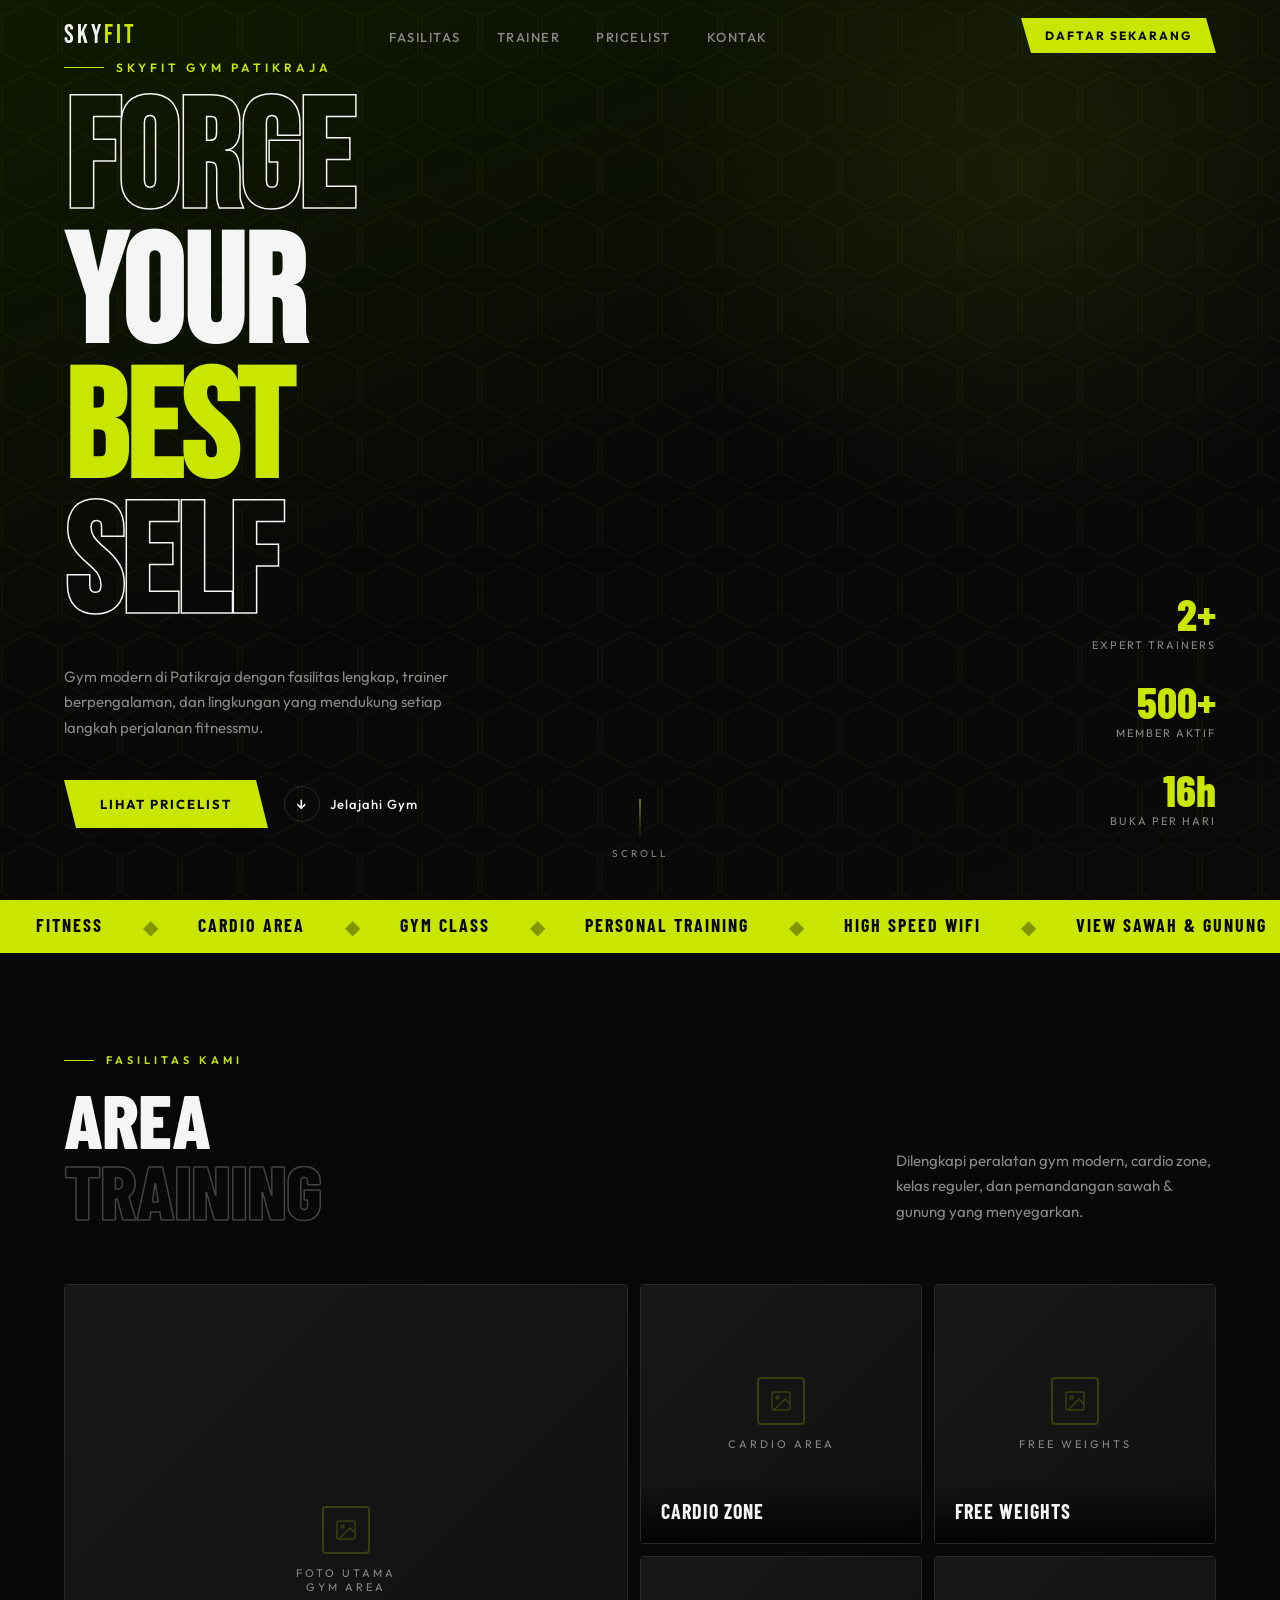
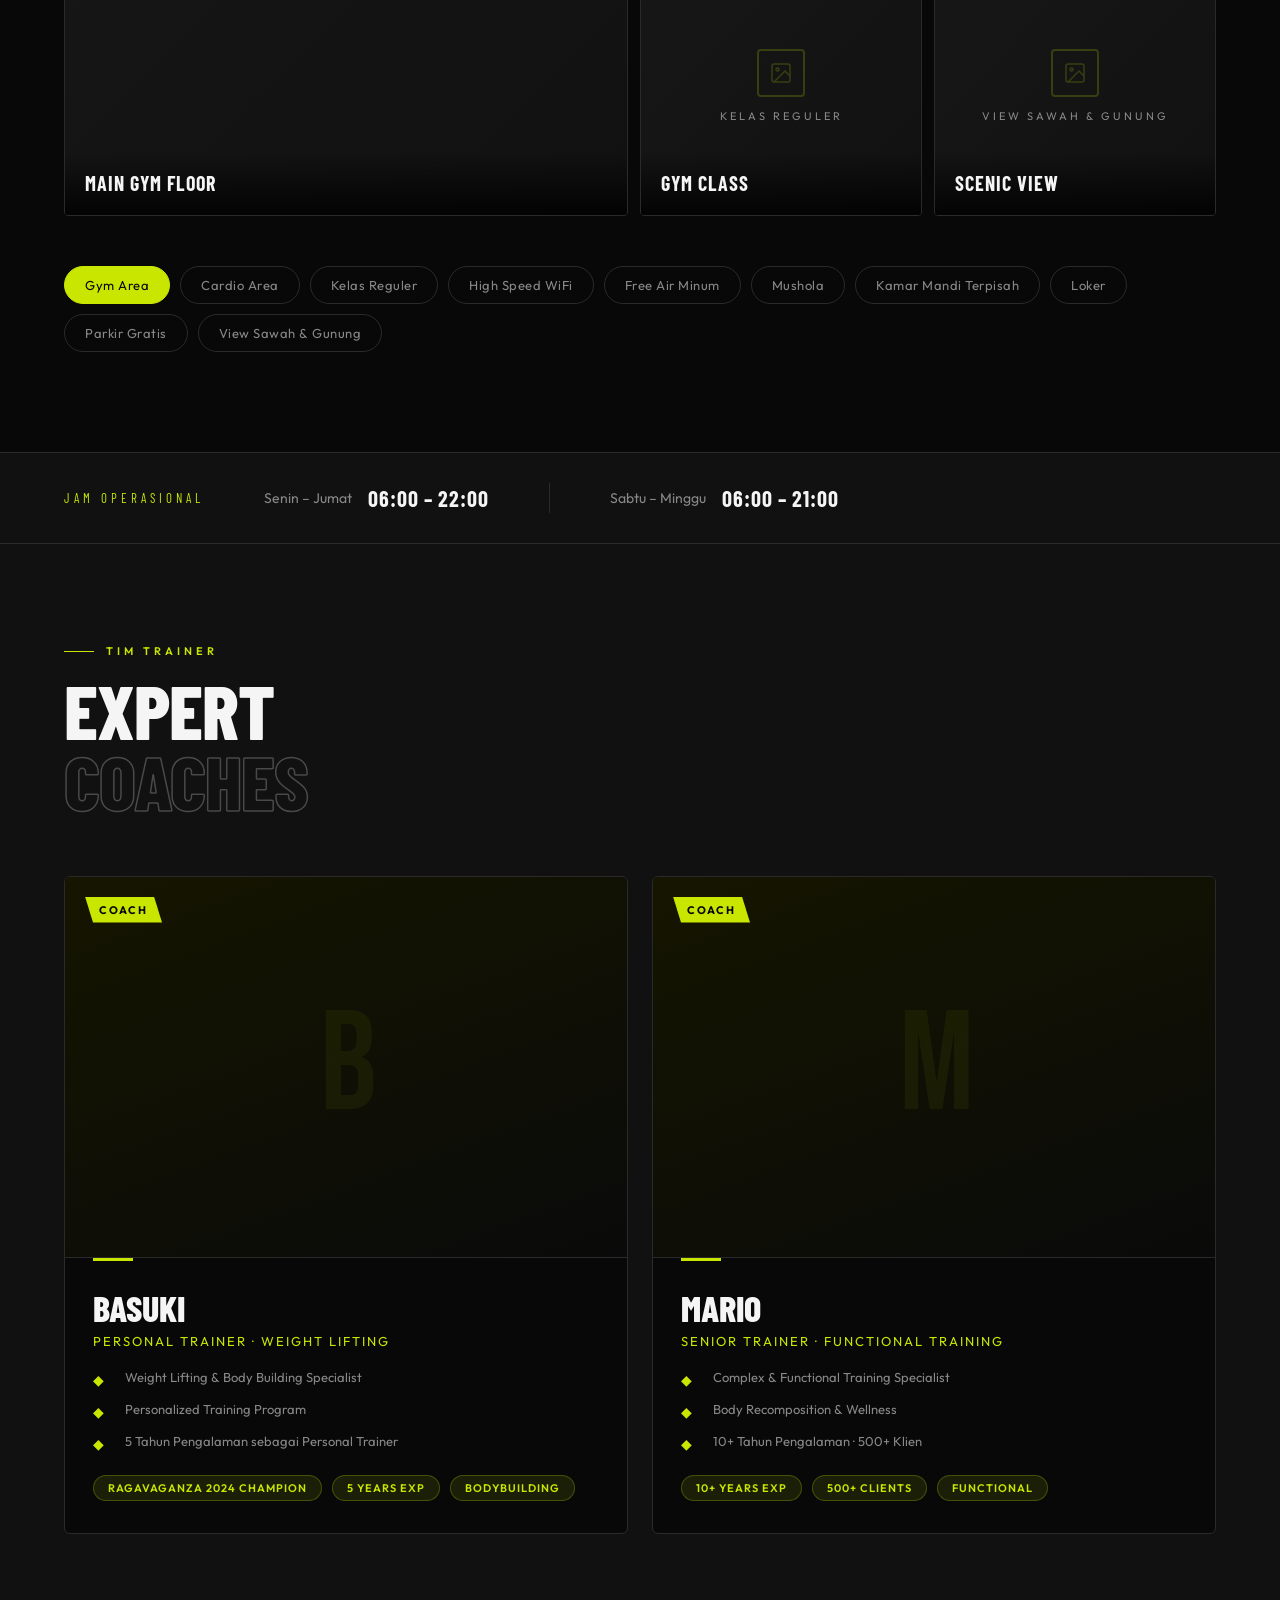
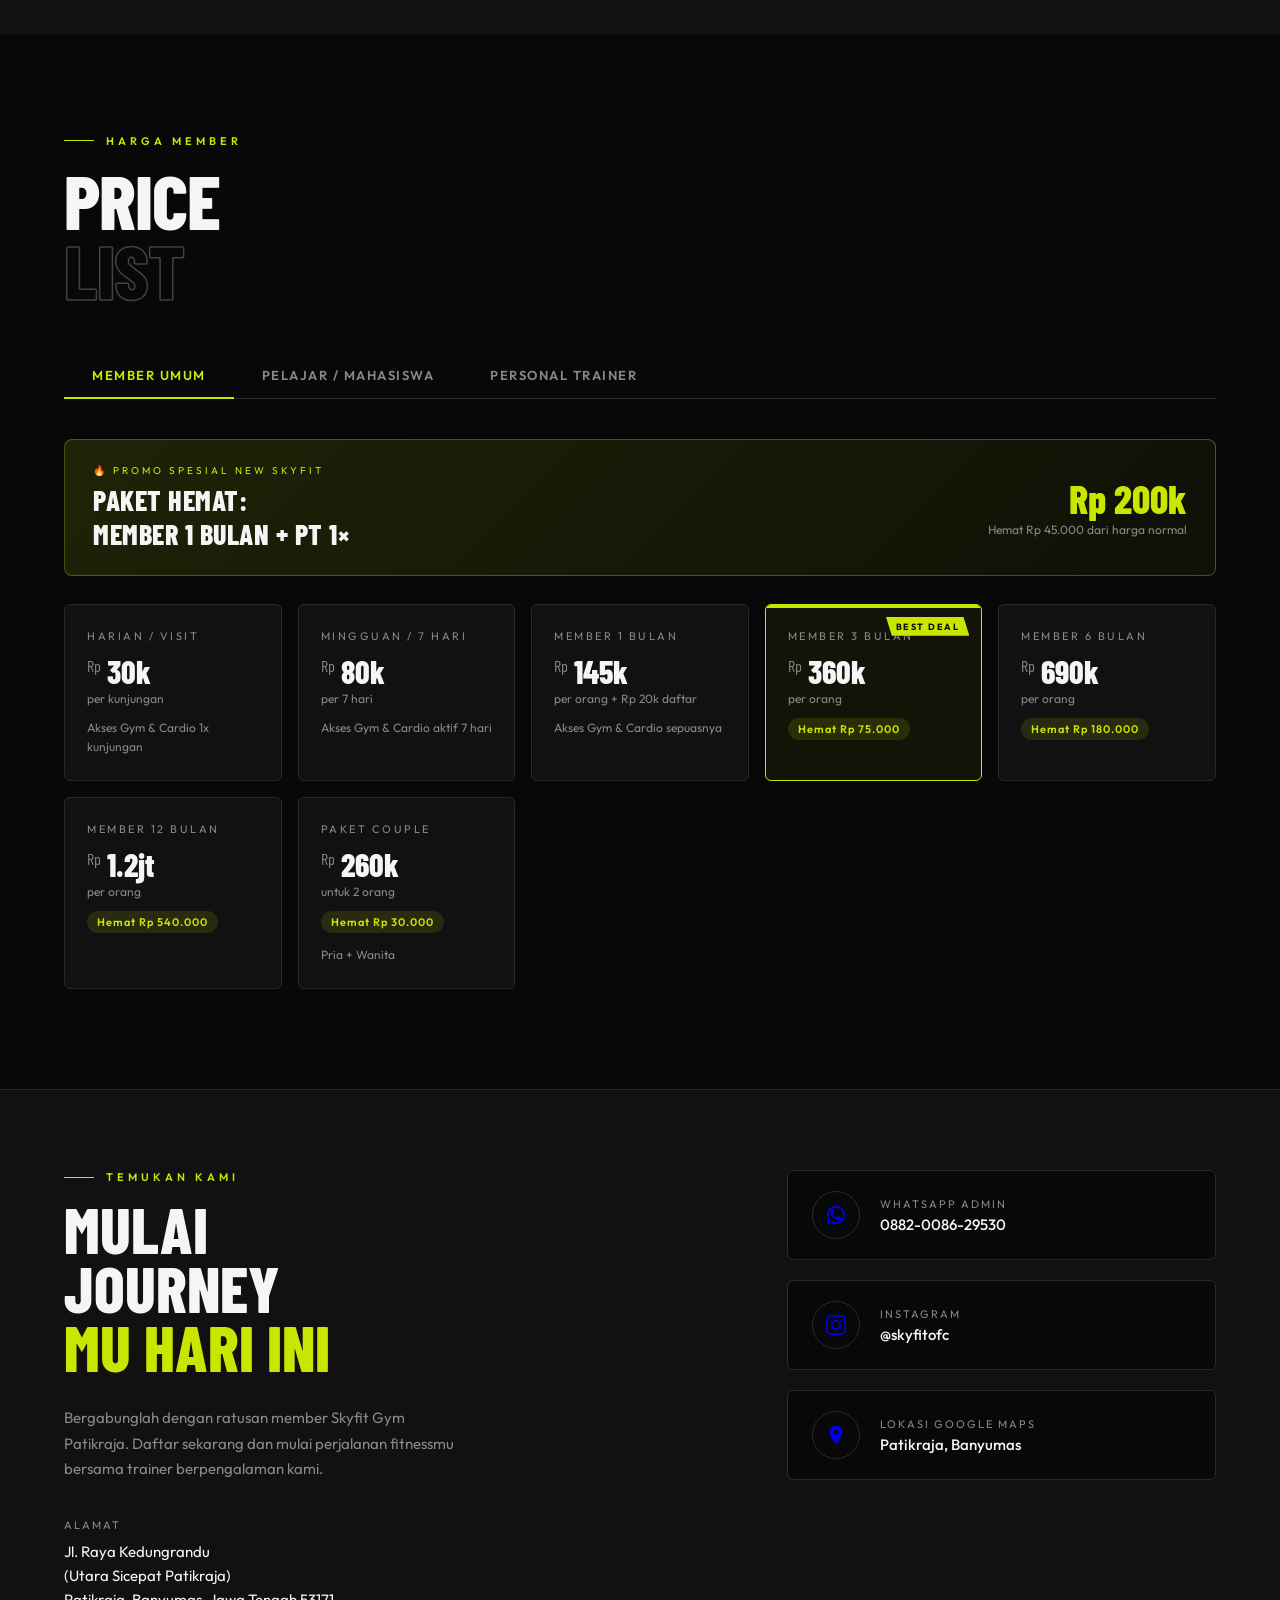
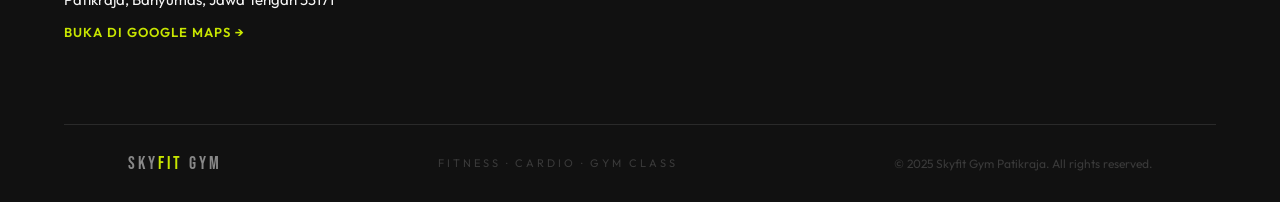
==== skyfit-gym.html @ 83f7f1c6 "Initial commit" ====
<!DOCTYPE html>
<html lang="id">
<head>
<meta charset="UTF-8">
<meta name="viewport" content="width=device-width, initial-scale=1.0">
<title>Skyfit Gym Patikraja — Fitness · Cardio · Gym Class</title>
<link href="https://fonts.googleapis.com/css2?family=Bebas+Neue&family=Barlow+Condensed:wght@400;600;700;800&family=Outfit:wght@300;400;500;600&display=swap" rel="stylesheet">
<style>
  :root {
    --lime: #C8E600;
    --lime-dark: #9DB800;
    --black: #080808;
    --card: #111111;
    --card2: #171717;
    --border: #2a2a2a;
    --muted: #888888;
    --white: #f5f5f5;
    --gray: #3a3a3a;
  }

  * { margin: 0; padding: 0; box-sizing: border-box; }

  html { scroll-behavior: smooth; }

  body {
    background: var(--black);
    color: var(--white);
    font-family: 'Outfit', sans-serif;
    overflow-x: hidden;
  }

  /* ─── SCROLLBAR ─── */
  ::-webkit-scrollbar { width: 4px; }
  ::-webkit-scrollbar-track { background: var(--black); }
  ::-webkit-scrollbar-thumb { background: var(--lime); border-radius: 2px; }

  /* ─── NAVBAR ─── */
  nav {
    position: fixed; top: 0; width: 100%; z-index: 100;
    padding: 18px 5vw;
    display: flex; align-items: center; justify-content: space-between;
    background: rgba(8,8,8,0); backdrop-filter: blur(0px);
    transition: background 0.4s, backdrop-filter 0.4s;
    border-bottom: 1px solid transparent;
  }
  nav.scrolled {
    background: rgba(8,8,8,0.92);
    backdrop-filter: blur(16px);
    border-bottom-color: var(--border);
  }
  .nav-logo {
    font-family: 'Bebas Neue', sans-serif;
    font-size: 26px;
    letter-spacing: 3px;
    color: var(--white);
  }
  .nav-logo span { color: var(--lime); }
  .nav-links { display: flex; gap: 36px; list-style: none; }
  .nav-links a {
    text-decoration: none;
    color: var(--muted);
    font-size: 13px;
    font-weight: 500;
    letter-spacing: 1.5px;
    text-transform: uppercase;
    transition: color 0.2s;
  }
  .nav-links a:hover { color: var(--lime); }
  .nav-cta {
    background: var(--lime);
    color: var(--black);
    padding: 10px 24px;
    font-size: 12px;
    font-weight: 700;
    letter-spacing: 2px;
    text-transform: uppercase;
    text-decoration: none;
    clip-path: polygon(0 0, calc(100% - 10px) 0, 100% 100%, 10px 100%);
    transition: background 0.2s, transform 0.2s;
  }
  .nav-cta:hover { background: var(--white); transform: scaleX(1.04); }

  /* ─── HERO ─── */
  #hero {
    min-height: 100vh;
    display: flex; flex-direction: column; justify-content: flex-end;
    padding: 0 5vw 8vh;
    position: relative;
    overflow: hidden;
  }
  .hero-bg {
    position: absolute; inset: 0;
    background: linear-gradient(160deg, #0f1a00 0%, #080808 55%, #0a0a0a 100%);
  }
  .hero-hex-pattern {
    position: absolute; inset: 0; opacity: 0.06;
    background-image: url("data:image/svg+xml,%3Csvg xmlns='http://www.w3.org/2000/svg' width='60' height='70'%3E%3Cpolygon points='30,2 58,17 58,53 30,68 2,53 2,17' fill='none' stroke='%23C8E600' stroke-width='1'/%3E%3C/svg%3E");
    background-size: 60px 70px;
  }
  .hero-glow {
    position: absolute; top: -20%; right: -10%;
    width: 60vw; height: 80vh;
    background: radial-gradient(ellipse, rgba(200,230,0,0.08) 0%, transparent 70%);
    pointer-events: none;
  }
  .hero-tag {
    font-size: 12px; letter-spacing: 4px; text-transform: uppercase;
    color: var(--lime); font-weight: 600;
    margin-bottom: 20px;
    display: flex; align-items: center; gap: 12px;
    position: relative; z-index: 2;
  }
  .hero-tag::before {
    content: ''; width: 40px; height: 1px; background: var(--lime);
  }
  .hero-headline {
    font-family: 'Bebas Neue', sans-serif;
    font-size: clamp(70px, 12vw, 160px);
    line-height: 0.88;
    letter-spacing: -1px;
    position: relative; z-index: 2;
  }
  .hero-headline .outline {
    -webkit-text-stroke: 1.5px var(--white);
    color: transparent;
  }
  .hero-headline .accent { color: var(--lime); }
  .hero-sub {
    font-size: 15px; color: var(--muted); font-weight: 400;
    max-width: 420px; line-height: 1.7; margin: 28px 0 40px;
    position: relative; z-index: 2;
  }
  .hero-actions { display: flex; gap: 16px; align-items: center; position: relative; z-index: 2; }
  .btn-primary {
    background: var(--lime); color: var(--black);
    padding: 16px 36px; font-weight: 700; font-size: 13px;
    letter-spacing: 2px; text-transform: uppercase; text-decoration: none;
    clip-path: polygon(0 0, calc(100% - 12px) 0, 100% 100%, 12px 100%);
    transition: background 0.2s, transform 0.15s;
    display: inline-block;
  }
  .btn-primary:hover { background: var(--white); transform: scaleX(1.04); }
  .btn-ghost {
    color: var(--white); font-size: 13px; font-weight: 500;
    letter-spacing: 1px; text-decoration: none;
    display: flex; align-items: center; gap: 10px;
    transition: color 0.2s;
  }
  .btn-ghost:hover { color: var(--lime); }
  .btn-ghost .arrow {
    width: 36px; height: 36px; border-radius: 50%;
    border: 1px solid var(--border);
    display: flex; align-items: center; justify-content: center;
    font-size: 16px; transition: border-color 0.2s;
  }
  .btn-ghost:hover .arrow { border-color: var(--lime); }

  .hero-stats {
    position: absolute; right: 5vw; bottom: 8vh;
    display: flex; flex-direction: column; gap: 28px;
    z-index: 2;
  }
  .hero-stat { text-align: right; }
  .hero-stat .num {
    font-family: 'Barlow Condensed', sans-serif;
    font-size: 44px; font-weight: 800; color: var(--lime); line-height: 1;
  }
  .hero-stat .label { font-size: 11px; letter-spacing: 2px; text-transform: uppercase; color: var(--muted); margin-top: 2px; }

  .scroll-indicator {
    position: absolute; bottom: 40px; left: 50%; transform: translateX(-50%);
    z-index: 2; display: flex; flex-direction: column; align-items: center; gap: 8px;
    animation: bounce 2s ease-in-out infinite;
  }
  .scroll-indicator span { font-size: 10px; letter-spacing: 3px; color: var(--muted); text-transform: uppercase; }
  .scroll-line { width: 1px; height: 40px; background: linear-gradient(to bottom, var(--lime), transparent); }
  @keyframes bounce { 0%,100% { transform: translateX(-50%) translateY(0); } 50% { transform: translateX(-50%) translateY(8px); } }

  /* ─── SECTION SHARED ─── */
  section { padding: 100px 5vw; }
  .section-tag {
    font-size: 11px; letter-spacing: 4px; text-transform: uppercase;
    color: var(--lime); font-weight: 600; margin-bottom: 16px;
    display: flex; align-items: center; gap: 12px;
  }
  .section-tag::before { content: ''; width: 30px; height: 1px; background: var(--lime); }
  .section-title {
    font-family: 'Barlow Condensed', sans-serif;
    font-size: clamp(42px, 6vw, 80px);
    font-weight: 800; line-height: 0.92;
    text-transform: uppercase; letter-spacing: -1px;
  }
  .section-title .outline {
    -webkit-text-stroke: 1.5px rgba(245,245,245,0.25);
    color: transparent;
  }

  .reveal {
    opacity: 0; transform: translateY(40px);
    transition: opacity 0.7s ease, transform 0.7s ease;
  }
  .reveal.visible { opacity: 1; transform: translateY(0); }
  .reveal-delay-1 { transition-delay: 0.1s; }
  .reveal-delay-2 { transition-delay: 0.2s; }
  .reveal-delay-3 { transition-delay: 0.3s; }
  .reveal-delay-4 { transition-delay: 0.4s; }

  /* ─── TICKER ─── */
  .ticker-wrap {
    background: var(--lime);
    overflow: hidden; padding: 14px 0;
    display: flex;
  }
  .ticker {
    display: flex; gap: 0;
    animation: ticker 20s linear infinite;
    white-space: nowrap;
  }
  .ticker-item {
    font-family: 'Barlow Condensed', sans-serif;
    font-size: 18px; font-weight: 700; text-transform: uppercase;
    color: var(--black); padding: 0 36px;
    letter-spacing: 2px;
  }
  .ticker-dot {
    color: rgba(0,0,0,0.35);
    font-size: 20px; padding: 0 4px;
  }
  @keyframes ticker { from { transform: translateX(0); } to { transform: translateX(-50%); } }

  /* ─── FASILITAS ─── */
  #fasilitas { background: var(--black); }
  .facilities-header {
    display: flex; justify-content: space-between; align-items: flex-end;
    margin-bottom: 60px; flex-wrap: wrap; gap: 24px;
  }
  .facilities-desc { max-width: 320px; color: var(--muted); line-height: 1.7; font-size: 15px; }

  .photo-grid {
    display: grid;
    grid-template-columns: 2fr 1fr 1fr;
    grid-template-rows: 260px 260px;
    gap: 12px;
  }
  .photo-cell {
    background: var(--card2);
    border: 1px solid var(--border);
    border-radius: 4px;
    overflow: hidden;
    position: relative;
    cursor: pointer;
    transition: transform 0.4s ease, border-color 0.3s;
  }
  .photo-cell:hover { transform: scale(1.02); border-color: var(--lime); z-index: 2; }
  .photo-cell.tall { grid-row: 1 / 3; }
  .photo-cell img {
    width: 100%; height: 100%;
    object-fit: cover;
    filter: brightness(0.75) saturate(0.8);
    transition: filter 0.4s, transform 0.6s;
  }
  .photo-cell:hover img { filter: brightness(0.9) saturate(1); transform: scale(1.06); }
  .photo-placeholder {
    width: 100%; height: 100%;
    display: flex; flex-direction: column;
    align-items: center; justify-content: center;
    gap: 12px;
    background: linear-gradient(135deg, var(--card2), var(--card));
  }
  .photo-placeholder .ph-icon {
    width: 48px; height: 48px; opacity: 0.2;
    border: 2px solid var(--lime);
    border-radius: 4px;
    display: flex; align-items: center; justify-content: center;
  }
  .photo-placeholder .ph-label {
    font-size: 11px; letter-spacing: 3px; color: var(--muted);
    text-transform: uppercase; text-align: center; padding: 0 20px;
  }
  .photo-overlay {
    position: absolute; bottom: 0; left: 0; right: 0;
    padding: 20px;
    background: linear-gradient(to top, rgba(0,0,0,0.85), transparent);
  }
  .photo-overlay h3 {
    font-family: 'Barlow Condensed', sans-serif;
    font-size: 20px; font-weight: 700; letter-spacing: 1px;
    text-transform: uppercase;
  }

  .facility-tags {
    display: flex; flex-wrap: wrap; gap: 10px; margin-top: 50px;
  }
  .facility-tag {
    background: transparent; border: 1px solid var(--border);
    padding: 10px 20px; border-radius: 40px;
    font-size: 13px; color: var(--muted); letter-spacing: 0.5px;
    transition: border-color 0.2s, color 0.2s, background 0.2s;
  }
  .facility-tag:hover, .facility-tag.active {
    border-color: var(--lime); color: var(--black); background: var(--lime);
  }

  /* ─── HOURS STRIP ─── */
  .hours-strip {
    background: var(--card);
    border-top: 1px solid var(--border);
    border-bottom: 1px solid var(--border);
    padding: 30px 5vw;
    display: flex; align-items: center; gap: 60px; flex-wrap: wrap;
  }
  .hours-label {
    font-family: 'Barlow Condensed', sans-serif;
    font-size: 13px; letter-spacing: 4px; text-transform: uppercase;
    color: var(--lime);
  }
  .hours-item { display: flex; align-items: center; gap: 16px; }
  .hours-day { font-size: 14px; color: var(--muted); font-weight: 400; }
  .hours-time {
    font-family: 'Barlow Condensed', sans-serif;
    font-size: 22px; font-weight: 700; color: var(--white); letter-spacing: 1px;
  }
  .hours-sep { width: 1px; height: 30px; background: var(--border); }

  /* ─── TRAINERS ─── */
  #trainer { background: var(--card); }
  .trainers-grid {
    display: grid;
    grid-template-columns: 1fr 1fr;
    gap: 24px;
    margin-top: 60px;
  }
  .trainer-card {
    background: var(--black);
    border: 1px solid var(--border);
    border-radius: 6px;
    overflow: hidden;
    position: relative;
    transition: border-color 0.3s, transform 0.3s;
  }
  .trainer-card:hover { border-color: var(--lime); transform: translateY(-6px); }

  .trainer-photo {
    height: 380px;
    background: var(--card2);
    position: relative;
    overflow: hidden;
    display: flex; align-items: flex-end;
  }
  .trainer-photo img {
    width: 100%; height: 100%;
    object-fit: cover; object-position: top center;
    filter: brightness(0.7) saturate(0.7);
    transition: filter 0.4s;
  }
  .trainer-card:hover .trainer-photo img { filter: brightness(0.85) saturate(0.9); }
  .trainer-photo-placeholder {
    width: 100%; height: 100%;
    display: flex; align-items: center; justify-content: center;
    background: linear-gradient(160deg, #151500, #0a0a0a);
  }
  .trainer-initial {
    font-family: 'Bebas Neue', sans-serif;
    font-size: 140px; color: rgba(200,230,0,0.06); line-height: 1;
    letter-spacing: -5px;
  }
  .trainer-badge {
    position: absolute; top: 20px; left: 20px;
    background: var(--lime); color: var(--black);
    font-size: 11px; font-weight: 700; letter-spacing: 2px;
    padding: 6px 14px; text-transform: uppercase;
    clip-path: polygon(0 0, calc(100% - 8px) 0, 100% 100%, 8px 100%);
  }
  .trainer-info {
    padding: 28px 28px 32px;
    border-top: 1px solid var(--border);
    position: relative;
  }
  .trainer-info::before {
    content: ''; position: absolute; top: 0; left: 28px;
    width: 40px; height: 3px; background: var(--lime);
  }
  .trainer-name {
    font-family: 'Barlow Condensed', sans-serif;
    font-size: 36px; font-weight: 800; letter-spacing: 0px;
    text-transform: uppercase; margin-bottom: 4px;
  }
  .trainer-role { font-size: 13px; color: var(--lime); letter-spacing: 2px; text-transform: uppercase; margin-bottom: 20px; }
  .trainer-specs { display: flex; flex-direction: column; gap: 10px; }
  .trainer-spec {
    display: flex; align-items: flex-start; gap: 12px;
    font-size: 13px; color: var(--muted);
  }
  .spec-icon {
    width: 20px; height: 20px; flex-shrink: 0; margin-top: 2px;
    color: var(--lime); font-size: 14px;
  }
  .trainer-achievements {
    display: flex; gap: 10px; flex-wrap: wrap; margin-top: 20px;
  }
  .achievement-pill {
    background: rgba(200,230,0,0.1);
    border: 1px solid rgba(200,230,0,0.25);
    color: var(--lime); font-size: 11px; font-weight: 600;
    letter-spacing: 1px; text-transform: uppercase;
    padding: 5px 14px; border-radius: 40px;
  }

  /* ─── PRICING ─── */
  #pricelist { background: var(--black); }
  .pricing-tabs {
    display: flex; gap: 0; margin: 48px 0 40px;
    border-bottom: 1px solid var(--border);
  }
  .tab-btn {
    background: none; border: none; cursor: pointer;
    padding: 14px 28px;
    font-family: 'Outfit', sans-serif;
    font-size: 13px; font-weight: 600; letter-spacing: 1.5px; text-transform: uppercase;
    color: var(--muted);
    border-bottom: 2px solid transparent;
    transition: color 0.2s, border-color 0.2s;
    margin-bottom: -1px;
  }
  .tab-btn.active { color: var(--lime); border-bottom-color: var(--lime); }
  .tab-btn:hover { color: var(--white); }

  .tab-panel { display: none; }
  .tab-panel.active { display: block; }

  .pricing-grid {
    display: grid;
    grid-template-columns: repeat(auto-fill, minmax(200px, 1fr));
    gap: 16px;
  }
  .price-card {
    background: var(--card);
    border: 1px solid var(--border);
    border-radius: 6px;
    padding: 24px 22px;
    transition: border-color 0.3s, transform 0.3s;
    position: relative;
    overflow: hidden;
  }
  .price-card::before {
    content: ''; position: absolute; top: 0; left: 0; right: 0;
    height: 3px; background: transparent;
    transition: background 0.3s;
  }
  .price-card:hover { border-color: rgba(200,230,0,0.4); transform: translateY(-4px); }
  .price-card:hover::before { background: var(--lime); }
  .price-card.featured {
    border-color: var(--lime); background: rgba(200,230,0,0.05);
  }
  .price-card.featured::before { background: var(--lime); }
  .featured-badge {
    position: absolute; top: 12px; right: 12px;
    background: var(--lime); color: var(--black);
    font-size: 9px; font-weight: 700; letter-spacing: 1.5px;
    padding: 4px 10px; text-transform: uppercase;
    clip-path: polygon(0 0, calc(100% - 6px) 0, 100% 100%, 6px 100%);
  }
  .price-type {
    font-size: 11px; letter-spacing: 2.5px; text-transform: uppercase;
    color: var(--muted); margin-bottom: 12px;
  }
  .price-amount {
    font-family: 'Barlow Condensed', sans-serif;
    font-size: 32px; font-weight: 800; color: var(--white); line-height: 1;
  }
  .price-amount .currency { font-size: 16px; font-weight: 400; color: var(--muted); vertical-align: super; }
  .price-per { font-size: 12px; color: var(--muted); margin-top: 4px; }
  .price-savings {
    display: inline-block; margin-top: 12px;
    background: rgba(200,230,0,0.12); color: var(--lime);
    font-size: 11px; font-weight: 600; letter-spacing: 1px;
    padding: 4px 10px; border-radius: 40px;
  }
  .price-desc { font-size: 12px; color: var(--muted); margin-top: 12px; line-height: 1.6; }
  .price-divider { border: none; border-top: 1px solid var(--border); margin: 48px 0 0; }

  .promo-banner {
    background: linear-gradient(135deg, rgba(200,230,0,0.12), rgba(200,230,0,0.04));
    border: 1px solid rgba(200,230,0,0.3);
    border-radius: 8px;
    padding: 24px 28px;
    margin-bottom: 28px;
    display: flex; align-items: center; justify-content: space-between; flex-wrap: wrap; gap: 16px;
  }
  .promo-banner-label {
    font-size: 10px; letter-spacing: 3px; text-transform: uppercase;
    color: var(--lime); margin-bottom: 6px;
  }
  .promo-banner-title {
    font-family: 'Barlow Condensed', sans-serif;
    font-size: 28px; font-weight: 800; text-transform: uppercase; letter-spacing: 0.5px;
  }
  .promo-banner-price {
    text-align: right;
  }
  .promo-banner-price .big {
    font-family: 'Barlow Condensed', sans-serif;
    font-size: 40px; font-weight: 800; color: var(--lime); line-height: 1;
  }
  .promo-banner-price .save { font-size: 12px; color: var(--muted); margin-top: 4px; }

  /* ─── CONTACT/FOOTER ─── */
  #kontak {
    background: var(--card);
    border-top: 1px solid var(--border);
    padding: 80px 5vw 0;
  }
  .contact-grid {
    display: grid; grid-template-columns: 1.5fr 1fr; gap: 80px;
    padding-bottom: 80px;
    border-bottom: 1px solid var(--border);
  }
  .contact-title {
    font-family: 'Barlow Condensed', sans-serif;
    font-size: clamp(40px, 5vw, 70px);
    font-weight: 800; text-transform: uppercase;
    line-height: 0.92; margin-bottom: 28px;
  }
  .contact-title .lime { color: var(--lime); }
  .contact-desc { color: var(--muted); font-size: 15px; line-height: 1.7; max-width: 400px; }

  .contact-links { display: flex; flex-direction: column; gap: 20px; }
  .contact-link {
    display: flex; align-items: center; gap: 20px;
    text-decoration: none; padding: 20px 24px;
    border: 1px solid var(--border); border-radius: 6px;
    background: var(--black);
    transition: border-color 0.3s, transform 0.3s, background 0.3s;
    group: '';
  }
  .contact-link:hover { border-color: var(--lime); transform: translateX(6px); background: rgba(200,230,0,0.04); }
  .contact-icon {
    width: 48px; height: 48px; border-radius: 50%;
    border: 1px solid var(--border);
    display: flex; align-items: center; justify-content: center;
    flex-shrink: 0; transition: border-color 0.3s, background 0.3s;
  }
  .contact-link:hover .contact-icon { border-color: var(--lime); background: var(--lime); }
  .contact-icon svg { transition: stroke 0.3s, fill 0.3s; }
  .contact-link:hover .contact-icon svg { color: var(--black); }
  .contact-info-label { font-size: 11px; color: var(--muted); letter-spacing: 2px; text-transform: uppercase; margin-bottom: 4px; }
  .contact-info-value { font-size: 15px; font-weight: 500; color: var(--white); }

  .address-block { margin-top: 36px; }
  .address-block .adr-label { font-size: 11px; color: var(--muted); letter-spacing: 2px; text-transform: uppercase; margin-bottom: 8px; }
  .address-block .adr-text { font-size: 15px; color: var(--white); line-height: 1.6; }
  .address-block .adr-text a {
    color: var(--lime); text-decoration: none;
    display: inline-flex; align-items: center; gap: 6px; margin-top: 10px;
    font-size: 13px; font-weight: 600; letter-spacing: 1px; text-transform: uppercase;
    transition: gap 0.2s;
  }
  .address-block .adr-text a:hover { gap: 10px; }

  footer {
    padding: 28px 5vw;
    display: flex; align-items: center; justify-content: space-between;
    flex-wrap: wrap; gap: 16px;
  }
  .footer-brand {
    font-family: 'Bebas Neue', sans-serif;
    font-size: 18px; letter-spacing: 3px; color: var(--muted);
  }
  .footer-brand span { color: var(--lime); }
  .footer-copy { font-size: 12px; color: var(--gray); }
  .footer-tagline {
    font-size: 11px; letter-spacing: 3px; text-transform: uppercase; color: var(--gray);
  }

  /* ─── RESPONSIVE ─── */
  @media (max-width: 768px) {
    .nav-links { display: none; }
    .hero-stats { display: none; }
    .photo-grid { grid-template-columns: 1fr 1fr; grid-template-rows: 200px 200px 200px; }
    .photo-cell.tall { grid-row: auto; }
    .trainers-grid { grid-template-columns: 1fr; }
    .contact-grid { grid-template-columns: 1fr; gap: 40px; }
    .pricing-grid { grid-template-columns: 1fr 1fr; }
  }
  @media (max-width: 480px) {
    section { padding: 70px 5vw; }
    .photo-grid { grid-template-columns: 1fr; grid-template-rows: auto; }
    .pricing-grid { grid-template-columns: 1fr; }
  }
</style>
</head>
<body>

<!-- NAVBAR -->
<nav id="navbar">
  <div class="nav-logo">SKY<span>FIT</span></div>
  <ul class="nav-links">
    <li><a href="#fasilitas">Fasilitas</a></li>
    <li><a href="#trainer">Trainer</a></li>
    <li><a href="#pricelist">Pricelist</a></li>
    <li><a href="#kontak">Kontak</a></li>
  </ul>
  <a href="https://wa.me/6288200862953" target="_blank" class="nav-cta">Daftar Sekarang</a>
</nav>

<!-- HERO -->
<section id="hero">
  <div class="hero-bg"></div>
  <div class="hero-hex-pattern"></div>
  <div class="hero-glow"></div>

  <div class="hero-tag reveal">Skyfit Gym Patikraja</div>
  <h1 class="hero-headline reveal reveal-delay-1">
    <span class="outline">FORGE</span><br>
    YOUR<br>
    <span class="accent">BEST</span><br>
    <span class="outline">SELF</span>
  </h1>
  <p class="hero-sub reveal reveal-delay-2">
    Gym modern di Patikraja dengan fasilitas lengkap, trainer berpengalaman, dan lingkungan yang mendukung setiap langkah perjalanan fitnessmu.
  </p>
  <div class="hero-actions reveal reveal-delay-3">
    <a href="#pricelist" class="btn-primary">Lihat Pricelist</a>
    <a href="#fasilitas" class="btn-ghost">
      <span class="arrow">↓</span>
      Jelajahi Gym
    </a>
  </div>

  <div class="hero-stats reveal reveal-delay-4">
    <div class="hero-stat">
      <div class="num">2+</div>
      <div class="label">Expert Trainers</div>
    </div>
    <div class="hero-stat">
      <div class="num">500+</div>
      <div class="label">Member Aktif</div>
    </div>
    <div class="hero-stat">
      <div class="num">16h</div>
      <div class="label">Buka Per Hari</div>
    </div>
  </div>

  <div class="scroll-indicator">
    <div class="scroll-line"></div>
    <span>Scroll</span>
  </div>
</section>

<!-- TICKER -->
<div class="ticker-wrap">
  <div class="ticker">
    <span class="ticker-item">Fitness</span><span class="ticker-dot">◆</span>
    <span class="ticker-item">Cardio Area</span><span class="ticker-dot">◆</span>
    <span class="ticker-item">Gym Class</span><span class="ticker-dot">◆</span>
    <span class="ticker-item">Personal Training</span><span class="ticker-dot">◆</span>
    <span class="ticker-item">High Speed Wifi</span><span class="ticker-dot">◆</span>
    <span class="ticker-item">View Sawah & Gunung</span><span class="ticker-dot">◆</span>
    <span class="ticker-item">Parkir Gratis</span><span class="ticker-dot">◆</span>
    <span class="ticker-item">Fitness</span><span class="ticker-dot">◆</span>
    <span class="ticker-item">Cardio Area</span><span class="ticker-dot">◆</span>
    <span class="ticker-item">Gym Class</span><span class="ticker-dot">◆</span>
    <span class="ticker-item">Personal Training</span><span class="ticker-dot">◆</span>
    <span class="ticker-item">High Speed Wifi</span><span class="ticker-dot">◆</span>
    <span class="ticker-item">View Sawah & Gunung</span><span class="ticker-dot">◆</span>
    <span class="ticker-item">Parkir Gratis</span><span class="ticker-dot">◆</span>
  </div>
</div>

<!-- FASILITAS -->
<section id="fasilitas">
  <div class="facilities-header">
    <div>
      <div class="section-tag reveal">Fasilitas Kami</div>
      <h2 class="section-title reveal reveal-delay-1">AREA<br><span class="outline">TRAINING</span></h2>
    </div>
    <p class="facilities-desc reveal reveal-delay-2">
      Dilengkapi peralatan gym modern, cardio zone, kelas reguler, dan pemandangan sawah & gunung yang menyegarkan.
    </p>
  </div>

  <div class="photo-grid">
    <!-- Large main photo -->
    <div class="photo-cell tall reveal">
      <div class="photo-placeholder">
        <div class="ph-icon">
          <svg width="24" height="24" fill="none" viewBox="0 0 24 24" stroke="#C8E600" stroke-width="1.5"><rect x="3" y="3" width="18" height="18" rx="2"/><circle cx="8.5" cy="8.5" r="1.5"/><path d="M21 15l-5-5L5 21"/></svg>
        </div>
        <div class="ph-label">Foto Utama<br>Gym Area</div>
      </div>
      <div class="photo-overlay"><h3>Main Gym Floor</h3></div>
    </div>
    <!-- Top right 1 -->
    <div class="photo-cell reveal reveal-delay-1">
      <div class="photo-placeholder">
        <div class="ph-icon">
          <svg width="24" height="24" fill="none" viewBox="0 0 24 24" stroke="#C8E600" stroke-width="1.5"><rect x="3" y="3" width="18" height="18" rx="2"/><circle cx="8.5" cy="8.5" r="1.5"/><path d="M21 15l-5-5L5 21"/></svg>
        </div>
        <div class="ph-label">Cardio Area</div>
      </div>
      <div class="photo-overlay"><h3>Cardio Zone</h3></div>
    </div>
    <!-- Top right 2 -->
    <div class="photo-cell reveal reveal-delay-2">
      <div class="photo-placeholder">
        <div class="ph-icon">
          <svg width="24" height="24" fill="none" viewBox="0 0 24 24" stroke="#C8E600" stroke-width="1.5"><rect x="3" y="3" width="18" height="18" rx="2"/><circle cx="8.5" cy="8.5" r="1.5"/><path d="M21 15l-5-5L5 21"/></svg>
        </div>
        <div class="ph-label">Free Weights</div>
      </div>
      <div class="photo-overlay"><h3>Free Weights</h3></div>
    </div>
    <!-- Bottom right 1 -->
    <div class="photo-cell reveal reveal-delay-3">
      <div class="photo-placeholder">
        <div class="ph-icon">
          <svg width="24" height="24" fill="none" viewBox="0 0 24 24" stroke="#C8E600" stroke-width="1.5"><rect x="3" y="3" width="18" height="18" rx="2"/><circle cx="8.5" cy="8.5" r="1.5"/><path d="M21 15l-5-5L5 21"/></svg>
        </div>
        <div class="ph-label">Kelas Reguler</div>
      </div>
      <div class="photo-overlay"><h3>Gym Class</h3></div>
    </div>
    <!-- Bottom right 2 -->
    <div class="photo-cell reveal reveal-delay-4">
      <div class="photo-placeholder">
        <div class="ph-icon">
          <svg width="24" height="24" fill="none" viewBox="0 0 24 24" stroke="#C8E600" stroke-width="1.5"><rect x="3" y="3" width="18" height="18" rx="2"/><circle cx="8.5" cy="8.5" r="1.5"/><path d="M21 15l-5-5L5 21"/></svg>
        </div>
        <div class="ph-label">View Sawah &amp; Gunung</div>
      </div>
      <div class="photo-overlay"><h3>Scenic View</h3></div>
    </div>
  </div>

  <div class="facility-tags reveal">
    <span class="facility-tag active">Gym Area</span>
    <span class="facility-tag">Cardio Area</span>
    <span class="facility-tag">Kelas Reguler</span>
    <span class="facility-tag">High Speed WiFi</span>
    <span class="facility-tag">Free Air Minum</span>
    <span class="facility-tag">Mushola</span>
    <span class="facility-tag">Kamar Mandi Terpisah</span>
    <span class="facility-tag">Loker</span>
    <span class="facility-tag">Parkir Gratis</span>
    <span class="facility-tag">View Sawah & Gunung</span>
  </div>
</section>

<!-- HOURS STRIP -->
<div class="hours-strip">
  <div class="hours-label">Jam Operasional</div>
  <div class="hours-item">
    <div class="hours-day">Senin – Jumat</div>
    <div class="hours-time">06:00 – 22:00</div>
  </div>
  <div class="hours-sep"></div>
  <div class="hours-item">
    <div class="hours-day">Sabtu – Minggu</div>
    <div class="hours-time">06:00 – 21:00</div>
  </div>
</div>

<!-- TRAINER -->
<section id="trainer">
  <div class="section-tag reveal">Tim Trainer</div>
  <h2 class="section-title reveal reveal-delay-1">EXPERT<br><span class="outline">COACHES</span></h2>

  <div class="trainers-grid">
    <!-- Coach Basuki -->
    <div class="trainer-card reveal reveal-delay-1">
      <div class="trainer-photo">
        <div class="trainer-photo-placeholder">
          <div class="trainer-initial">B</div>
        </div>
        <div class="trainer-badge">Coach</div>
      </div>
      <div class="trainer-info">
        <div class="trainer-name">Basuki</div>
        <div class="trainer-role">Personal Trainer · Weight Lifting</div>
        <div class="trainer-specs">
          <div class="trainer-spec">
            <div class="spec-icon">◆</div>
            Weight Lifting & Body Building Specialist
          </div>
          <div class="trainer-spec">
            <div class="spec-icon">◆</div>
            Personalized Training Program
          </div>
          <div class="trainer-spec">
            <div class="spec-icon">◆</div>
            5 Tahun Pengalaman sebagai Personal Trainer
          </div>
        </div>
        <div class="trainer-achievements">
          <span class="achievement-pill">Ragavaganza 2024 Champion</span>
          <span class="achievement-pill">5 Years Exp</span>
          <span class="achievement-pill">Bodybuilding</span>
        </div>
      </div>
    </div>

    <!-- Coach Mario -->
    <div class="trainer-card reveal reveal-delay-2">
      <div class="trainer-photo">
        <div class="trainer-photo-placeholder">
          <div class="trainer-initial">M</div>
        </div>
        <div class="trainer-badge">Coach</div>
      </div>
      <div class="trainer-info">
        <div class="trainer-name">Mario</div>
        <div class="trainer-role">Senior Trainer · Functional Training</div>
        <div class="trainer-specs">
          <div class="trainer-spec">
            <div class="spec-icon">◆</div>
            Complex & Functional Training Specialist
          </div>
          <div class="trainer-spec">
            <div class="spec-icon">◆</div>
            Body Recomposition & Wellness
          </div>
          <div class="trainer-spec">
            <div class="spec-icon">◆</div>
            10+ Tahun Pengalaman · 500+ Klien
          </div>
        </div>
        <div class="trainer-achievements">
          <span class="achievement-pill">10+ Years Exp</span>
          <span class="achievement-pill">500+ Clients</span>
          <span class="achievement-pill">Functional</span>
        </div>
      </div>
    </div>
  </div>
</section>

<!-- PRICELIST -->
<section id="pricelist">
  <div class="section-tag reveal">Harga Member</div>
  <h2 class="section-title reveal reveal-delay-1">PRICE<br><span class="outline">LIST</span></h2>

  <div class="pricing-tabs">
    <button class="tab-btn active" onclick="switchTab('umum', this)">Member Umum</button>
    <button class="tab-btn" onclick="switchTab('pelajar', this)">Pelajar / Mahasiswa</button>
    <button class="tab-btn" onclick="switchTab('pt', this)">Personal Trainer</button>
  </div>

  <!-- TAB: UMUM -->
  <div class="tab-panel active" id="tab-umum">
    <div class="promo-banner reveal">
      <div>
        <div class="promo-banner-label">🔥 Promo Spesial New Skyfit</div>
        <div class="promo-banner-title">Paket Hemat:<br>Member 1 Bulan + PT 1×</div>
      </div>
      <div class="promo-banner-price">
        <div class="big">Rp 200k</div>
        <div class="save">Hemat Rp 45.000 dari harga normal</div>
      </div>
    </div>

    <div class="pricing-grid">
      <div class="price-card reveal">
        <div class="price-type">Harian / Visit</div>
        <div class="price-amount"><span class="currency">Rp</span> 30k</div>
        <div class="price-per">per kunjungan</div>
        <div class="price-desc">Akses Gym & Cardio 1x kunjungan</div>
      </div>
      <div class="price-card reveal reveal-delay-1">
        <div class="price-type">Mingguan / 7 Hari</div>
        <div class="price-amount"><span class="currency">Rp</span> 80k</div>
        <div class="price-per">per 7 hari</div>
        <div class="price-desc">Akses Gym & Cardio aktif 7 hari</div>
      </div>
      <div class="price-card reveal reveal-delay-2">
        <div class="price-type">Member 1 Bulan</div>
        <div class="price-amount"><span class="currency">Rp</span> 145k</div>
        <div class="price-per">per orang + Rp 20k daftar</div>
        <div class="price-desc">Akses Gym & Cardio sepuasnya</div>
      </div>
      <div class="price-card featured reveal reveal-delay-3">
        <div class="featured-badge">Best Deal</div>
        <div class="price-type">Member 3 Bulan</div>
        <div class="price-amount"><span class="currency">Rp</span> 360k</div>
        <div class="price-per">per orang</div>
        <div class="price-savings">Hemat Rp 75.000</div>
      </div>
      <div class="price-card reveal reveal-delay-4">
        <div class="price-type">Member 6 Bulan</div>
        <div class="price-amount"><span class="currency">Rp</span> 690k</div>
        <div class="price-per">per orang</div>
        <div class="price-savings">Hemat Rp 180.000</div>
      </div>
      <div class="price-card reveal">
        <div class="price-type">Member 12 Bulan</div>
        <div class="price-amount"><span class="currency">Rp</span> 1.2jt</div>
        <div class="price-per">per orang</div>
        <div class="price-savings">Hemat Rp 540.000</div>
      </div>
      <div class="price-card reveal reveal-delay-1">
        <div class="price-type">Paket Couple</div>
        <div class="price-amount"><span class="currency">Rp</span> 260k</div>
        <div class="price-per">untuk 2 orang</div>
        <div class="price-savings">Hemat Rp 30.000</div>
        <div class="price-desc">Pria + Wanita</div>
      </div>
    </div>
  </div>

  <!-- TAB: PELAJAR -->
  <div class="tab-panel" id="tab-pelajar">
    <div class="promo-banner reveal">
      <div>
        <div class="promo-banner-label">🎓 Khusus Pelajar / Mahasiswa</div>
        <div class="promo-banner-title">Wajib menunjukkan Kartu Pelajar<br><span style="font-size:18px;font-weight:400;color:var(--muted);">Maks. Pelajar 18th · Mahasiswa 22th</span></div>
      </div>
    </div>

    <div class="pricing-grid">
      <div class="price-card reveal">
        <div class="price-type">Harian / Visit</div>
        <div class="price-amount"><span class="currency">Rp</span> 30k</div>
        <div class="price-per">per kunjungan</div>
      </div>
      <div class="price-card reveal reveal-delay-1">
        <div class="price-type">Mingguan / 7 Hari</div>
        <div class="price-amount"><span class="currency">Rp</span> 80k</div>
        <div class="price-per">per 7 hari</div>
      </div>
      <div class="price-card reveal reveal-delay-2">
        <div class="price-type">Member 1 Bulan</div>
        <div class="price-amount"><span class="currency">Rp</span> 120k</div>
        <div class="price-per">per orang + Rp 20k daftar</div>
      </div>
      <div class="price-card featured reveal reveal-delay-3">
        <div class="featured-badge">Best Deal</div>
        <div class="price-type">Member 3 Bulan</div>
        <div class="price-amount"><span class="currency">Rp</span> 320k</div>
        <div class="price-per">per orang</div>
        <div class="price-savings">Hemat Rp 40.000</div>
      </div>
      <div class="price-card reveal reveal-delay-4">
        <div class="price-type">Member 6 Bulan</div>
        <div class="price-amount"><span class="currency">Rp</span> 600k</div>
        <div class="price-per">per orang</div>
        <div class="price-savings">Hemat Rp 120.000</div>
      </div>
      <div class="price-card reveal">
        <div class="price-type">Member 12 Bulan</div>
        <div class="price-amount"><span class="currency">Rp</span> 999k</div>
        <div class="price-per">per orang</div>
        <div class="price-savings">Hemat Rp 441.000</div>
      </div>
    </div>
  </div>

  <!-- TAB: PT -->
  <div class="tab-panel" id="tab-pt">
    <div style="display:grid;grid-template-columns:1fr 1fr;gap:24px;margin-bottom:28px;" class="reveal">
      <div style="background:rgba(200,230,0,0.05);border:1px solid rgba(200,230,0,0.2);border-radius:8px;padding:20px 24px;">
        <div style="font-size:11px;letter-spacing:2px;text-transform:uppercase;color:var(--lime);margin-bottom:8px;">Coach</div>
        <div style="font-family:'Barlow Condensed',sans-serif;font-size:28px;font-weight:800;text-transform:uppercase;">Coach Basuki</div>
        <div style="font-size:12px;color:var(--muted);margin-top:4px;">Ragavaganza Champion 2024</div>
      </div>
      <div style="background:rgba(200,230,0,0.05);border:1px solid rgba(200,230,0,0.2);border-radius:8px;padding:20px 24px;">
        <div style="font-size:11px;letter-spacing:2px;text-transform:uppercase;color:var(--lime);margin-bottom:8px;">Coach</div>
        <div style="font-family:'Barlow Condensed',sans-serif;font-size:28px;font-weight:800;text-transform:uppercase;">Coach Mario</div>
        <div style="font-size:12px;color:var(--muted);margin-top:4px;">10+ Years · 500+ Clients</div>
      </div>
    </div>
    <div class="pricing-grid">
      <div class="price-card reveal">
        <div class="price-type">PT 1× Privat</div>
        <div class="price-amount"><span class="currency">Rp</span> 100k</div>
        <div class="price-per">per orang</div>
      </div>
      <div class="price-card reveal reveal-delay-1">
        <div class="price-type">PT 1× Couple</div>
        <div class="price-amount"><span class="currency">Rp</span> 180k</div>
        <div class="price-per">untuk 2 orang</div>
      </div>
      <div class="price-card reveal reveal-delay-2">
        <div class="price-type">PT 3× Privat</div>
        <div class="price-amount"><span class="currency">Rp</span> 260k</div>
        <div class="price-per">per orang</div>
        <div class="price-savings">Hemat Rp 40.000</div>
      </div>
      <div class="price-card reveal reveal-delay-3">
        <div class="price-type">PT 3× Couple</div>
        <div class="price-amount"><span class="currency">Rp</span> 450k</div>
        <div class="price-per">untuk 2 orang</div>
        <div class="price-savings">Hemat Rp 90.000</div>
      </div>
      <div class="price-card featured reveal reveal-delay-4">
        <div class="featured-badge">Popular</div>
        <div class="price-type">PT 6× Privat</div>
        <div class="price-amount"><span class="currency">Rp</span> 500k</div>
        <div class="price-per">per orang</div>
        <div class="price-savings">Hemat Rp 100.000</div>
      </div>
      <div class="price-card reveal">
        <div class="price-type">PT 6× Couple</div>
        <div class="price-amount"><span class="currency">Rp</span> 850k</div>
        <div class="price-per">untuk 2 orang</div>
        <div class="price-savings">Hemat Rp 230.000</div>
      </div>
      <div class="price-card reveal reveal-delay-1">
        <div class="price-type">PT 12× Privat</div>
        <div class="price-amount"><span class="currency">Rp</span> 950k</div>
        <div class="price-per">per orang</div>
        <div class="price-savings">Hemat Rp 250.000</div>
      </div>
      <div class="price-card featured reveal reveal-delay-2">
        <div class="featured-badge">Best Value</div>
        <div class="price-type">PT 12× Couple</div>
        <div class="price-amount"><span class="currency">Rp</span> 1.55jt</div>
        <div class="price-per">untuk 2 orang</div>
        <div class="price-savings">Hemat Rp 610.000</div>
      </div>
    </div>
    <div style="margin-top:28px;padding:20px;border:1px solid var(--border);border-radius:6px;background:var(--card);" class="reveal">
      <div style="font-size:11px;letter-spacing:2px;color:var(--lime);text-transform:uppercase;margin-bottom:8px;">Kelas Skyfit — Coming Soon April</div>
      <div style="font-size:15px;color:var(--muted);">Functional Training · Yoga & Meditation · Body Pump · dan banyak lagi.</div>
    </div>
  </div>
</section>

<!-- KONTAK -->
<section id="kontak">
  <div class="contact-grid">
    <div>
      <div class="section-tag reveal">Temukan Kami</div>
      <h2 class="contact-title reveal reveal-delay-1">
        MULAI<br>JOURNEY<br><span class="lime">MU HARI INI</span>
      </h2>
      <p class="contact-desc reveal reveal-delay-2">
        Bergabunglah dengan ratusan member Skyfit Gym Patikraja. Daftar sekarang dan mulai perjalanan fitnessmu bersama trainer berpengalaman kami.
      </p>
      <div class="address-block reveal reveal-delay-3">
        <div class="adr-label">Alamat</div>
        <div class="adr-text">
          Jl. Raya Kedungrandu<br>
          (Utara Sicepat Patikraja)<br>
          Patikraja, Banyumas, Jawa Tengah 53171
          <br>
          <a href="https://maps.app.goo.gl/arKy5NKTJhsZHUAAA" target="_blank">
            Buka di Google Maps →
          </a>
        </div>
      </div>
    </div>

    <div class="contact-links reveal reveal-delay-2">
      <!-- WhatsApp -->
      <a href="https://wa.me/6288200862953" target="_blank" class="contact-link">
        <div class="contact-icon">
          <svg width="22" height="22" viewBox="0 0 24 24" fill="none">
            <path d="M17.472 14.382c-.297-.149-1.758-.867-2.03-.967-.273-.099-.471-.148-.67.15-.197.297-.767.966-.94 1.164-.173.199-.347.223-.644.075-.297-.15-1.255-.463-2.39-1.475-.883-.788-1.48-1.761-1.653-2.059-.173-.297-.018-.458.13-.606.134-.133.298-.347.446-.52.149-.174.198-.298.298-.497.099-.198.05-.371-.025-.52-.075-.149-.669-1.612-.916-2.207-.242-.579-.487-.5-.669-.51-.173-.008-.371-.01-.57-.01-.198 0-.52.074-.792.372-.272.297-1.04 1.016-1.04 2.479 0 1.462 1.065 2.875 1.213 3.074.149.198 2.096 3.2 5.077 4.487.709.306 1.262.489 1.694.625.712.227 1.36.195 1.871.118.571-.085 1.758-.719 2.006-1.413.248-.694.248-1.289.173-1.413-.074-.124-.272-.198-.57-.347z" fill="currentColor"/>
            <path d="M12 2C6.48 2 2 6.48 2 12c0 1.85.5 3.58 1.37 5.07L2 22l5.05-1.33A9.93 9.93 0 0012 22c5.52 0 10-4.48 10-10S17.52 2 12 2zm0 18c-1.66 0-3.21-.47-4.53-1.28l-.32-.19-3 .79.81-2.93-.21-.34A7.94 7.94 0 014 12c0-4.41 3.59-8 8-8s8 3.59 8 8-3.59 8-8 8z" fill="currentColor"/>
          </svg>
        </div>
        <div>
          <div class="contact-info-label">WhatsApp Admin</div>
          <div class="contact-info-value">0882-0086-29530</div>
        </div>
      </a>

      <!-- Instagram -->
      <a href="https://instagram.com/skyfitofc" target="_blank" class="contact-link">
        <div class="contact-icon">
          <svg width="22" height="22" viewBox="0 0 24 24" fill="none">
            <rect x="2" y="2" width="20" height="20" rx="5" stroke="currentColor" stroke-width="1.8"/>
            <circle cx="12" cy="12" r="4.5" stroke="currentColor" stroke-width="1.8"/>
            <circle cx="17.5" cy="6.5" r="1" fill="currentColor"/>
          </svg>
        </div>
        <div>
          <div class="contact-info-label">Instagram</div>
          <div class="contact-info-value">@skyfitofc</div>
        </div>
      </a>

      <!-- Location -->
      <a href="https://maps.app.goo.gl/arKy5NKTJhsZHUAAA" target="_blank" class="contact-link">
        <div class="contact-icon">
          <svg width="22" height="22" viewBox="0 0 24 24" fill="none">
            <path d="M12 2C8.13 2 5 5.13 5 9c0 5.25 7 13 7 13s7-7.75 7-13c0-3.87-3.13-7-7-7zm0 9.5c-1.38 0-2.5-1.12-2.5-2.5s1.12-2.5 2.5-2.5 2.5 1.12 2.5 2.5-1.12 2.5-2.5 2.5z" fill="currentColor"/>
          </svg>
        </div>
        <div>
          <div class="contact-info-label">Lokasi Google Maps</div>
          <div class="contact-info-value">Patikraja, Banyumas</div>
        </div>
      </a>
    </div>
  </div>

  <footer>
    <div class="footer-brand">SKY<span>FIT</span> GYM</div>
    <div class="footer-tagline">Fitness · Cardio · Gym Class</div>
    <div class="footer-copy">© 2025 Skyfit Gym Patikraja. All rights reserved.</div>
  </footer>
</section>

<script>
  // Navbar scroll effect
  const navbar = document.getElementById('navbar');
  window.addEventListener('scroll', () => {
    navbar.classList.toggle('scrolled', window.scrollY > 60);
  });

  // Scroll reveal
  const observer = new IntersectionObserver((entries) => {
    entries.forEach(entry => {
      if (entry.isIntersecting) {
        entry.target.classList.add('visible');
      }
    });
  }, { threshold: 0.12, rootMargin: '0px 0px -40px 0px' });

  document.querySelectorAll('.reveal').forEach(el => observer.observe(el));

  // Trigger hero reveals immediately
  document.querySelectorAll('#hero .reveal').forEach((el, i) => {
    setTimeout(() => el.classList.add('visible'), 200 + i * 150);
  });

  // Facility tag interaction
  document.querySelectorAll('.facility-tag').forEach(tag => {
    tag.addEventListener('click', () => {
      document.querySelectorAll('.facility-tag').forEach(t => t.classList.remove('active'));
      tag.classList.add('active');
    });
  });

  // Tab switching
  function switchTab(tabId, btn) {
    document.querySelectorAll('.tab-btn').forEach(b => b.classList.remove('active'));
    document.querySelectorAll('.tab-panel').forEach(p => p.classList.remove('active'));
    btn.classList.add('active');
    document.getElementById('tab-' + tabId).classList.add('active');
    // Re-trigger reveals in the new tab
    document.querySelectorAll('#tab-' + tabId + ' .reveal').forEach(el => {
      el.classList.remove('visible');
      setTimeout(() => observer.observe(el), 10);
    });
  }
</script>
</body>
</html>
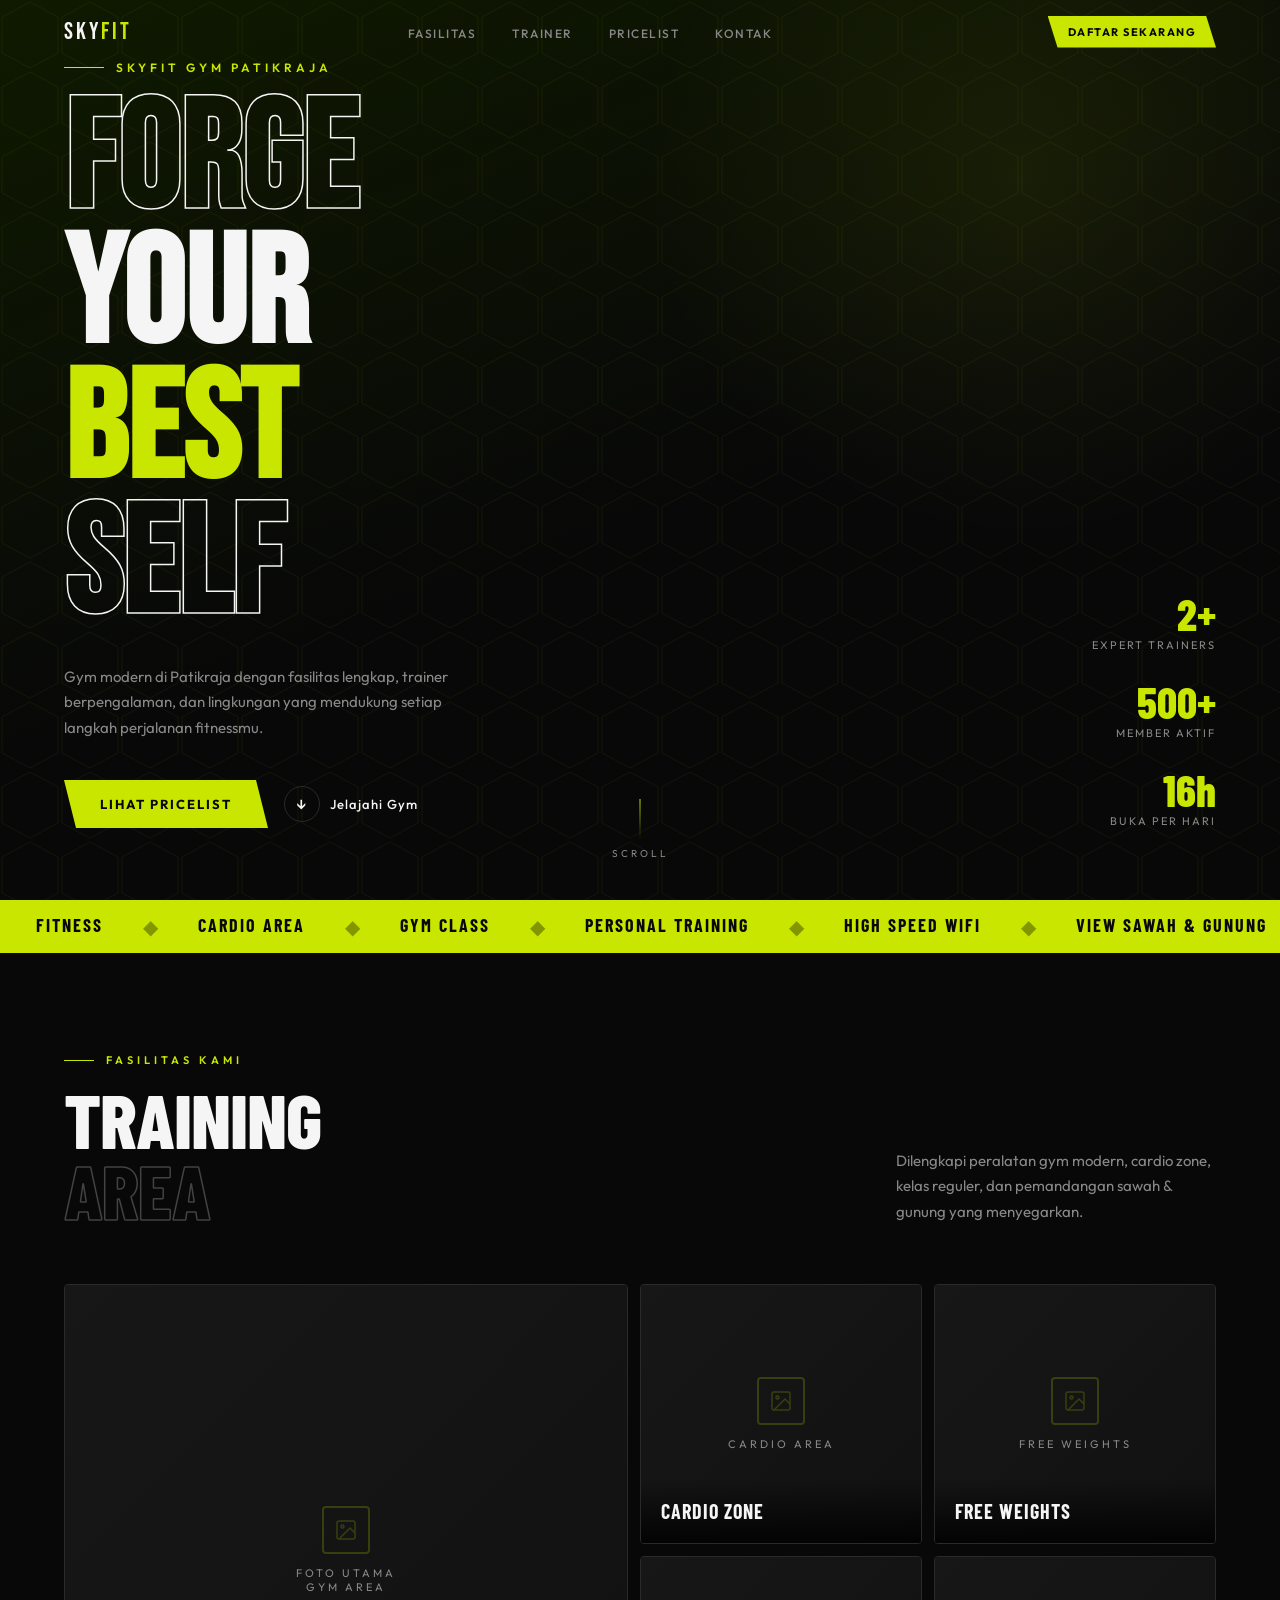
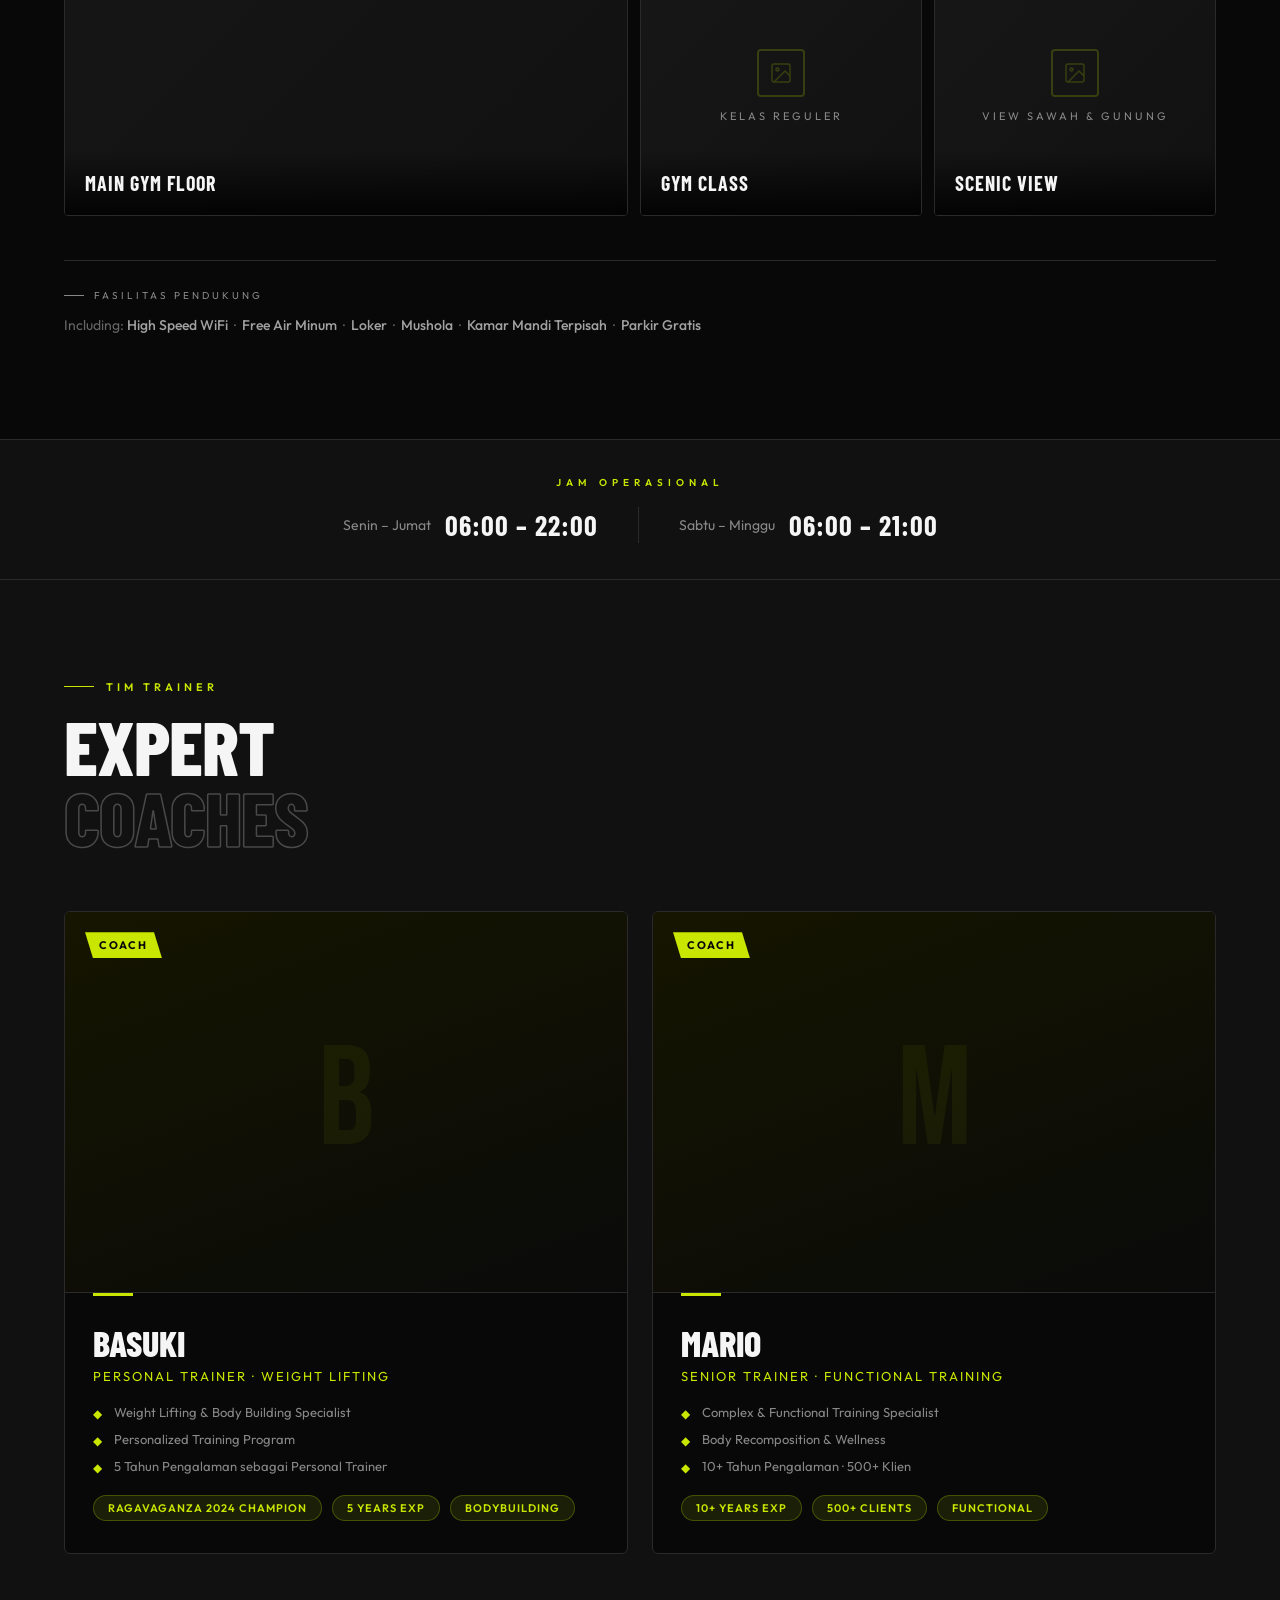
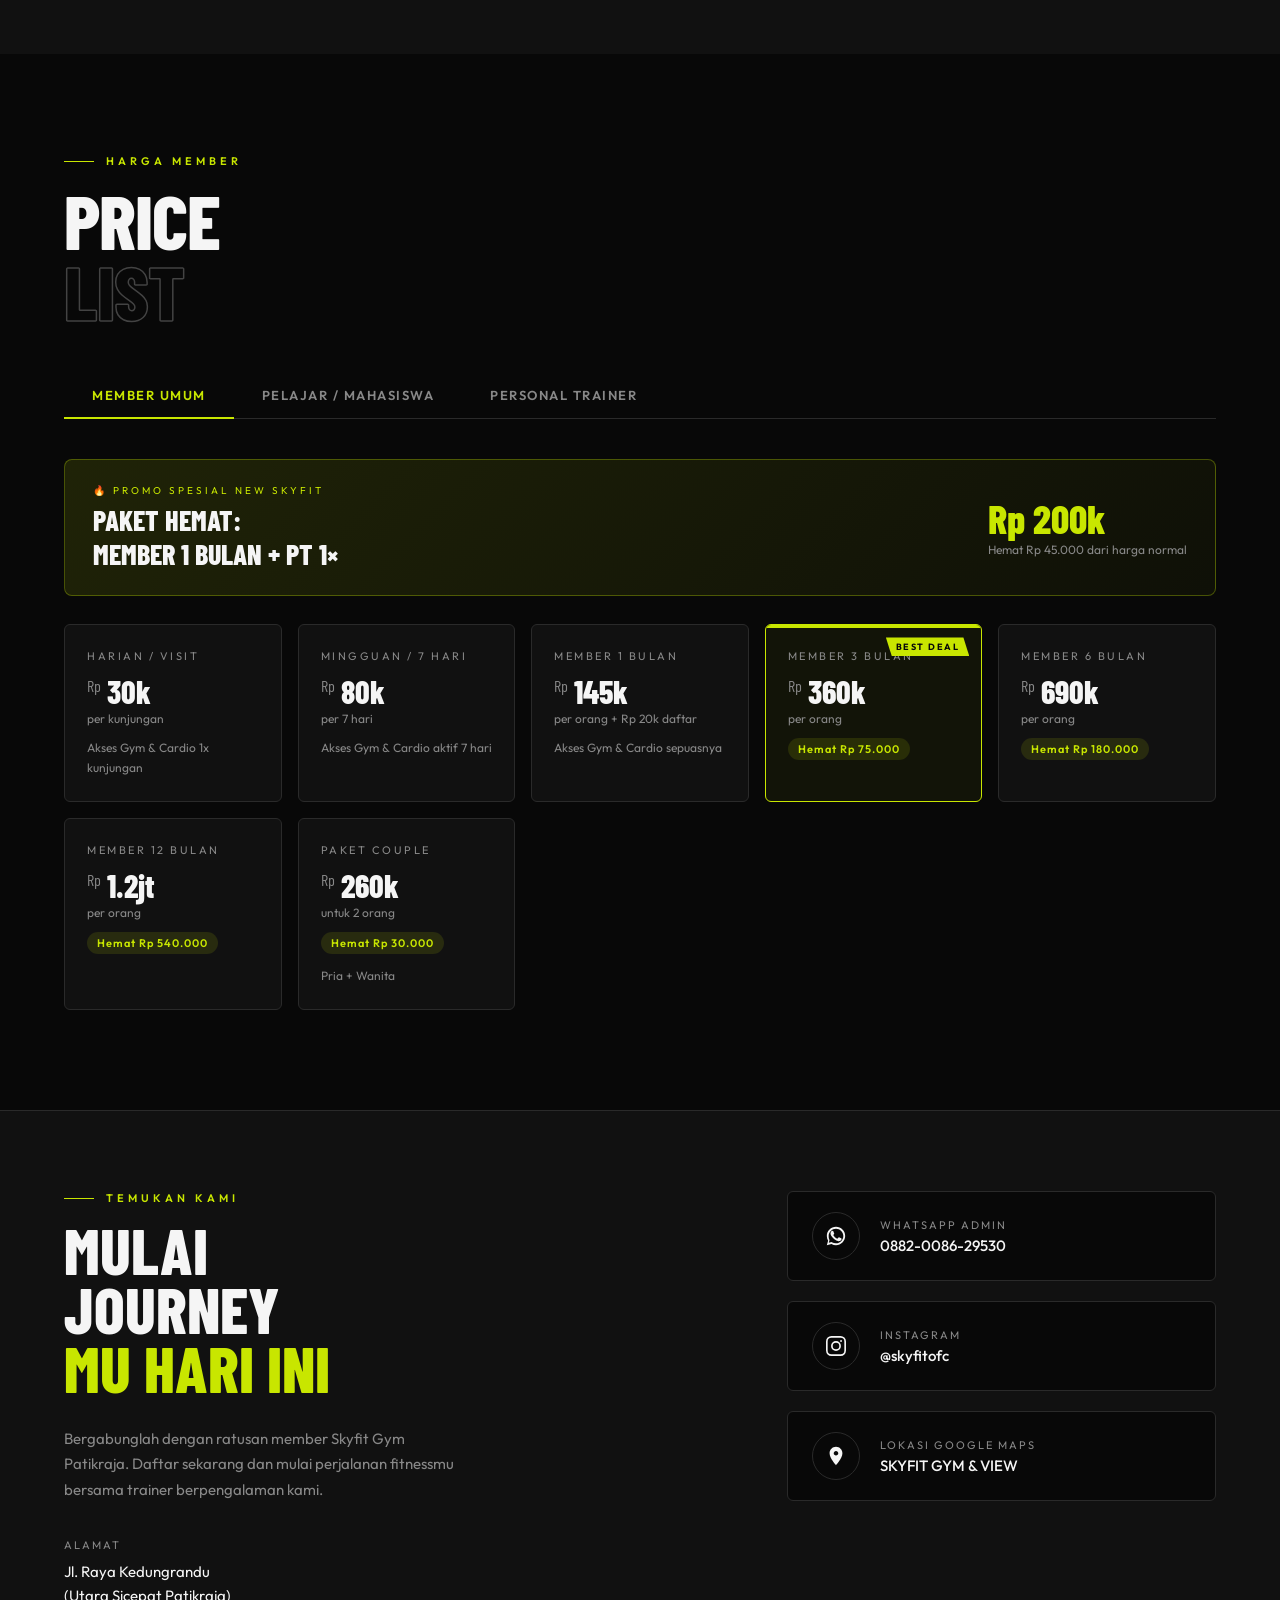
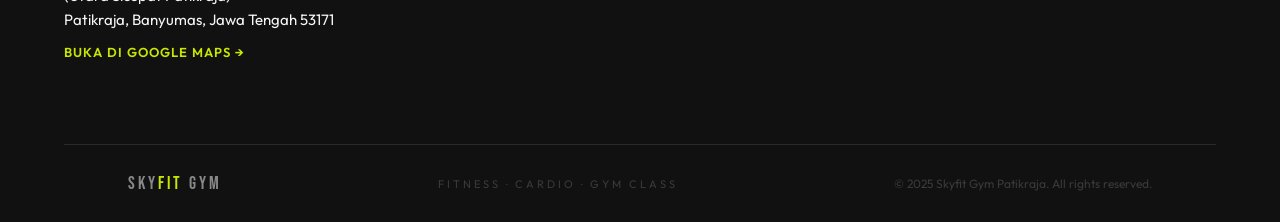
==== commit aeaa0046: "Perbaikan UI: layout navbar, swap foto fasilitas, tipografi & jam operasional, serta pembaruan ikon " ====
--- a/skyfit-gym.html
+++ b/skyfit-gym.html
@@ -1,593 +1,11 @@
-<!DOCTYPE html>
+﻿<!DOCTYPE html>
 <html lang="id">
 <head>
 <meta charset="UTF-8">
 <meta name="viewport" content="width=device-width, initial-scale=1.0">
 <title>Skyfit Gym Patikraja — Fitness · Cardio · Gym Class</title>
 <link href="https://fonts.googleapis.com/css2?family=Bebas+Neue&family=Barlow+Condensed:wght@400;600;700;800&family=Outfit:wght@300;400;500;600&display=swap" rel="stylesheet">
-<style>
-  :root {
-    --lime: #C8E600;
-    --lime-dark: #9DB800;
-    --black: #080808;
-    --card: #111111;
-    --card2: #171717;
-    --border: #2a2a2a;
-    --muted: #888888;
-    --white: #f5f5f5;
-    --gray: #3a3a3a;
-  }
-
-  * { margin: 0; padding: 0; box-sizing: border-box; }
-
-  html { scroll-behavior: smooth; }
-
-  body {
-    background: var(--black);
-    color: var(--white);
-    font-family: 'Outfit', sans-serif;
-    overflow-x: hidden;
-  }
-
-  /* ─── SCROLLBAR ─── */
-  ::-webkit-scrollbar { width: 4px; }
-  ::-webkit-scrollbar-track { background: var(--black); }
-  ::-webkit-scrollbar-thumb { background: var(--lime); border-radius: 2px; }
-
-  /* ─── NAVBAR ─── */
-  nav {
-    position: fixed; top: 0; width: 100%; z-index: 100;
-    padding: 18px 5vw;
-    display: flex; align-items: center; justify-content: space-between;
-    background: rgba(8,8,8,0); backdrop-filter: blur(0px);
-    transition: background 0.4s, backdrop-filter 0.4s;
-    border-bottom: 1px solid transparent;
-  }
-  nav.scrolled {
-    background: rgba(8,8,8,0.92);
-    backdrop-filter: blur(16px);
-    border-bottom-color: var(--border);
-  }
-  .nav-logo {
-    font-family: 'Bebas Neue', sans-serif;
-    font-size: 26px;
-    letter-spacing: 3px;
-    color: var(--white);
-  }
-  .nav-logo span { color: var(--lime); }
-  .nav-links { display: flex; gap: 36px; list-style: none; }
-  .nav-links a {
-    text-decoration: none;
-    color: var(--muted);
-    font-size: 13px;
-    font-weight: 500;
-    letter-spacing: 1.5px;
-    text-transform: uppercase;
-    transition: color 0.2s;
-  }
-  .nav-links a:hover { color: var(--lime); }
-  .nav-cta {
-    background: var(--lime);
-    color: var(--black);
-    padding: 10px 24px;
-    font-size: 12px;
-    font-weight: 700;
-    letter-spacing: 2px;
-    text-transform: uppercase;
-    text-decoration: none;
-    clip-path: polygon(0 0, calc(100% - 10px) 0, 100% 100%, 10px 100%);
-    transition: background 0.2s, transform 0.2s;
-  }
-  .nav-cta:hover { background: var(--white); transform: scaleX(1.04); }
-
-  /* ─── HERO ─── */
-  #hero {
-    min-height: 100vh;
-    display: flex; flex-direction: column; justify-content: flex-end;
-    padding: 0 5vw 8vh;
-    position: relative;
-    overflow: hidden;
-  }
-  .hero-bg {
-    position: absolute; inset: 0;
-    background: linear-gradient(160deg, #0f1a00 0%, #080808 55%, #0a0a0a 100%);
-  }
-  .hero-hex-pattern {
-    position: absolute; inset: 0; opacity: 0.06;
-    background-image: url("data:image/svg+xml,%3Csvg xmlns='http://www.w3.org/2000/svg' width='60' height='70'%3E%3Cpolygon points='30,2 58,17 58,53 30,68 2,53 2,17' fill='none' stroke='%23C8E600' stroke-width='1'/%3E%3C/svg%3E");
-    background-size: 60px 70px;
-  }
-  .hero-glow {
-    position: absolute; top: -20%; right: -10%;
-    width: 60vw; height: 80vh;
-    background: radial-gradient(ellipse, rgba(200,230,0,0.08) 0%, transparent 70%);
-    pointer-events: none;
-  }
-  .hero-tag {
-    font-size: 12px; letter-spacing: 4px; text-transform: uppercase;
-    color: var(--lime); font-weight: 600;
-    margin-bottom: 20px;
-    display: flex; align-items: center; gap: 12px;
-    position: relative; z-index: 2;
-  }
-  .hero-tag::before {
-    content: ''; width: 40px; height: 1px; background: var(--lime);
-  }
-  .hero-headline {
-    font-family: 'Bebas Neue', sans-serif;
-    font-size: clamp(70px, 12vw, 160px);
-    line-height: 0.88;
-    letter-spacing: -1px;
-    position: relative; z-index: 2;
-  }
-  .hero-headline .outline {
-    -webkit-text-stroke: 1.5px var(--white);
-    color: transparent;
-  }
-  .hero-headline .accent { color: var(--lime); }
-  .hero-sub {
-    font-size: 15px; color: var(--muted); font-weight: 400;
-    max-width: 420px; line-height: 1.7; margin: 28px 0 40px;
-    position: relative; z-index: 2;
-  }
-  .hero-actions { display: flex; gap: 16px; align-items: center; position: relative; z-index: 2; }
-  .btn-primary {
-    background: var(--lime); color: var(--black);
-    padding: 16px 36px; font-weight: 700; font-size: 13px;
-    letter-spacing: 2px; text-transform: uppercase; text-decoration: none;
-    clip-path: polygon(0 0, calc(100% - 12px) 0, 100% 100%, 12px 100%);
-    transition: background 0.2s, transform 0.15s;
-    display: inline-block;
-  }
-  .btn-primary:hover { background: var(--white); transform: scaleX(1.04); }
-  .btn-ghost {
-    color: var(--white); font-size: 13px; font-weight: 500;
-    letter-spacing: 1px; text-decoration: none;
-    display: flex; align-items: center; gap: 10px;
-    transition: color 0.2s;
-  }
-  .btn-ghost:hover { color: var(--lime); }
-  .btn-ghost .arrow {
-    width: 36px; height: 36px; border-radius: 50%;
-    border: 1px solid var(--border);
-    display: flex; align-items: center; justify-content: center;
-    font-size: 16px; transition: border-color 0.2s;
-  }
-  .btn-ghost:hover .arrow { border-color: var(--lime); }
-
-  .hero-stats {
-    position: absolute; right: 5vw; bottom: 8vh;
-    display: flex; flex-direction: column; gap: 28px;
-    z-index: 2;
-  }
-  .hero-stat { text-align: right; }
-  .hero-stat .num {
-    font-family: 'Barlow Condensed', sans-serif;
-    font-size: 44px; font-weight: 800; color: var(--lime); line-height: 1;
-  }
-  .hero-stat .label { font-size: 11px; letter-spacing: 2px; text-transform: uppercase; color: var(--muted); margin-top: 2px; }
-
-  .scroll-indicator {
-    position: absolute; bottom: 40px; left: 50%; transform: translateX(-50%);
-    z-index: 2; display: flex; flex-direction: column; align-items: center; gap: 8px;
-    animation: bounce 2s ease-in-out infinite;
-  }
-  .scroll-indicator span { font-size: 10px; letter-spacing: 3px; color: var(--muted); text-transform: uppercase; }
-  .scroll-line { width: 1px; height: 40px; background: linear-gradient(to bottom, var(--lime), transparent); }
-  @keyframes bounce { 0%,100% { transform: translateX(-50%) translateY(0); } 50% { transform: translateX(-50%) translateY(8px); } }
-
-  /* ─── SECTION SHARED ─── */
-  section { padding: 100px 5vw; }
-  .section-tag {
-    font-size: 11px; letter-spacing: 4px; text-transform: uppercase;
-    color: var(--lime); font-weight: 600; margin-bottom: 16px;
-    display: flex; align-items: center; gap: 12px;
-  }
-  .section-tag::before { content: ''; width: 30px; height: 1px; background: var(--lime); }
-  .section-title {
-    font-family: 'Barlow Condensed', sans-serif;
-    font-size: clamp(42px, 6vw, 80px);
-    font-weight: 800; line-height: 0.92;
-    text-transform: uppercase; letter-spacing: -1px;
-  }
-  .section-title .outline {
-    -webkit-text-stroke: 1.5px rgba(245,245,245,0.25);
-    color: transparent;
-  }
-
-  .reveal {
-    opacity: 0; transform: translateY(40px);
-    transition: opacity 0.7s ease, transform 0.7s ease;
-  }
-  .reveal.visible { opacity: 1; transform: translateY(0); }
-  .reveal-delay-1 { transition-delay: 0.1s; }
-  .reveal-delay-2 { transition-delay: 0.2s; }
-  .reveal-delay-3 { transition-delay: 0.3s; }
-  .reveal-delay-4 { transition-delay: 0.4s; }
-
-  /* ─── TICKER ─── */
-  .ticker-wrap {
-    background: var(--lime);
-    overflow: hidden; padding: 14px 0;
-    display: flex;
-  }
-  .ticker {
-    display: flex; gap: 0;
-    animation: ticker 20s linear infinite;
-    white-space: nowrap;
-  }
-  .ticker-item {
-    font-family: 'Barlow Condensed', sans-serif;
-    font-size: 18px; font-weight: 700; text-transform: uppercase;
-    color: var(--black); padding: 0 36px;
-    letter-spacing: 2px;
-  }
-  .ticker-dot {
-    color: rgba(0,0,0,0.35);
-    font-size: 20px; padding: 0 4px;
-  }
-  @keyframes ticker { from { transform: translateX(0); } to { transform: translateX(-50%); } }
-
-  /* ─── FASILITAS ─── */
-  #fasilitas { background: var(--black); }
-  .facilities-header {
-    display: flex; justify-content: space-between; align-items: flex-end;
-    margin-bottom: 60px; flex-wrap: wrap; gap: 24px;
-  }
-  .facilities-desc { max-width: 320px; color: var(--muted); line-height: 1.7; font-size: 15px; }
-
-  .photo-grid {
-    display: grid;
-    grid-template-columns: 2fr 1fr 1fr;
-    grid-template-rows: 260px 260px;
-    gap: 12px;
-  }
-  .photo-cell {
-    background: var(--card2);
-    border: 1px solid var(--border);
-    border-radius: 4px;
-    overflow: hidden;
-    position: relative;
-    cursor: pointer;
-    transition: transform 0.4s ease, border-color 0.3s;
-  }
-  .photo-cell:hover { transform: scale(1.02); border-color: var(--lime); z-index: 2; }
-  .photo-cell.tall { grid-row: 1 / 3; }
-  .photo-cell img {
-    width: 100%; height: 100%;
-    object-fit: cover;
-    filter: brightness(0.75) saturate(0.8);
-    transition: filter 0.4s, transform 0.6s;
-  }
-  .photo-cell:hover img { filter: brightness(0.9) saturate(1); transform: scale(1.06); }
-  .photo-placeholder {
-    width: 100%; height: 100%;
-    display: flex; flex-direction: column;
-    align-items: center; justify-content: center;
-    gap: 12px;
-    background: linear-gradient(135deg, var(--card2), var(--card));
-  }
-  .photo-placeholder .ph-icon {
-    width: 48px; height: 48px; opacity: 0.2;
-    border: 2px solid var(--lime);
-    border-radius: 4px;
-    display: flex; align-items: center; justify-content: center;
-  }
-  .photo-placeholder .ph-label {
-    font-size: 11px; letter-spacing: 3px; color: var(--muted);
-    text-transform: uppercase; text-align: center; padding: 0 20px;
-  }
-  .photo-overlay {
-    position: absolute; bottom: 0; left: 0; right: 0;
-    padding: 20px;
-    background: linear-gradient(to top, rgba(0,0,0,0.85), transparent);
-  }
-  .photo-overlay h3 {
-    font-family: 'Barlow Condensed', sans-serif;
-    font-size: 20px; font-weight: 700; letter-spacing: 1px;
-    text-transform: uppercase;
-  }
-
-  .facility-tags {
-    display: flex; flex-wrap: wrap; gap: 10px; margin-top: 50px;
-  }
-  .facility-tag {
-    background: transparent; border: 1px solid var(--border);
-    padding: 10px 20px; border-radius: 40px;
-    font-size: 13px; color: var(--muted); letter-spacing: 0.5px;
-    transition: border-color 0.2s, color 0.2s, background 0.2s;
-  }
-  .facility-tag:hover, .facility-tag.active {
-    border-color: var(--lime); color: var(--black); background: var(--lime);
-  }
-
-  /* ─── HOURS STRIP ─── */
-  .hours-strip {
-    background: var(--card);
-    border-top: 1px solid var(--border);
-    border-bottom: 1px solid var(--border);
-    padding: 30px 5vw;
-    display: flex; align-items: center; gap: 60px; flex-wrap: wrap;
-  }
-  .hours-label {
-    font-family: 'Barlow Condensed', sans-serif;
-    font-size: 13px; letter-spacing: 4px; text-transform: uppercase;
-    color: var(--lime);
-  }
-  .hours-item { display: flex; align-items: center; gap: 16px; }
-  .hours-day { font-size: 14px; color: var(--muted); font-weight: 400; }
-  .hours-time {
-    font-family: 'Barlow Condensed', sans-serif;
-    font-size: 22px; font-weight: 700; color: var(--white); letter-spacing: 1px;
-  }
-  .hours-sep { width: 1px; height: 30px; background: var(--border); }
-
-  /* ─── TRAINERS ─── */
-  #trainer { background: var(--card); }
-  .trainers-grid {
-    display: grid;
-    grid-template-columns: 1fr 1fr;
-    gap: 24px;
-    margin-top: 60px;
-  }
-  .trainer-card {
-    background: var(--black);
-    border: 1px solid var(--border);
-    border-radius: 6px;
-    overflow: hidden;
-    position: relative;
-    transition: border-color 0.3s, transform 0.3s;
-  }
-  .trainer-card:hover { border-color: var(--lime); transform: translateY(-6px); }
-
-  .trainer-photo {
-    height: 380px;
-    background: var(--card2);
-    position: relative;
-    overflow: hidden;
-    display: flex; align-items: flex-end;
-  }
-  .trainer-photo img {
-    width: 100%; height: 100%;
-    object-fit: cover; object-position: top center;
-    filter: brightness(0.7) saturate(0.7);
-    transition: filter 0.4s;
-  }
-  .trainer-card:hover .trainer-photo img { filter: brightness(0.85) saturate(0.9); }
-  .trainer-photo-placeholder {
-    width: 100%; height: 100%;
-    display: flex; align-items: center; justify-content: center;
-    background: linear-gradient(160deg, #151500, #0a0a0a);
-  }
-  .trainer-initial {
-    font-family: 'Bebas Neue', sans-serif;
-    font-size: 140px; color: rgba(200,230,0,0.06); line-height: 1;
-    letter-spacing: -5px;
-  }
-  .trainer-badge {
-    position: absolute; top: 20px; left: 20px;
-    background: var(--lime); color: var(--black);
-    font-size: 11px; font-weight: 700; letter-spacing: 2px;
-    padding: 6px 14px; text-transform: uppercase;
-    clip-path: polygon(0 0, calc(100% - 8px) 0, 100% 100%, 8px 100%);
-  }
-  .trainer-info {
-    padding: 28px 28px 32px;
-    border-top: 1px solid var(--border);
-    position: relative;
-  }
-  .trainer-info::before {
-    content: ''; position: absolute; top: 0; left: 28px;
-    width: 40px; height: 3px; background: var(--lime);
-  }
-  .trainer-name {
-    font-family: 'Barlow Condensed', sans-serif;
-    font-size: 36px; font-weight: 800; letter-spacing: 0px;
-    text-transform: uppercase; margin-bottom: 4px;
-  }
-  .trainer-role { font-size: 13px; color: var(--lime); letter-spacing: 2px; text-transform: uppercase; margin-bottom: 20px; }
-  .trainer-specs { display: flex; flex-direction: column; gap: 10px; }
-  .trainer-spec {
-    display: flex; align-items: flex-start; gap: 12px;
-    font-size: 13px; color: var(--muted);
-  }
-  .spec-icon {
-    width: 20px; height: 20px; flex-shrink: 0; margin-top: 2px;
-    color: var(--lime); font-size: 14px;
-  }
-  .trainer-achievements {
-    display: flex; gap: 10px; flex-wrap: wrap; margin-top: 20px;
-  }
-  .achievement-pill {
-    background: rgba(200,230,0,0.1);
-    border: 1px solid rgba(200,230,0,0.25);
-    color: var(--lime); font-size: 11px; font-weight: 600;
-    letter-spacing: 1px; text-transform: uppercase;
-    padding: 5px 14px; border-radius: 40px;
-  }
-
-  /* ─── PRICING ─── */
-  #pricelist { background: var(--black); }
-  .pricing-tabs {
-    display: flex; gap: 0; margin: 48px 0 40px;
-    border-bottom: 1px solid var(--border);
-  }
-  .tab-btn {
-    background: none; border: none; cursor: pointer;
-    padding: 14px 28px;
-    font-family: 'Outfit', sans-serif;
-    font-size: 13px; font-weight: 600; letter-spacing: 1.5px; text-transform: uppercase;
-    color: var(--muted);
-    border-bottom: 2px solid transparent;
-    transition: color 0.2s, border-color 0.2s;
-    margin-bottom: -1px;
-  }
-  .tab-btn.active { color: var(--lime); border-bottom-color: var(--lime); }
-  .tab-btn:hover { color: var(--white); }
-
-  .tab-panel { display: none; }
-  .tab-panel.active { display: block; }
-
-  .pricing-grid {
-    display: grid;
-    grid-template-columns: repeat(auto-fill, minmax(200px, 1fr));
-    gap: 16px;
-  }
-  .price-card {
-    background: var(--card);
-    border: 1px solid var(--border);
-    border-radius: 6px;
-    padding: 24px 22px;
-    transition: border-color 0.3s, transform 0.3s;
-    position: relative;
-    overflow: hidden;
-  }
-  .price-card::before {
-    content: ''; position: absolute; top: 0; left: 0; right: 0;
-    height: 3px; background: transparent;
-    transition: background 0.3s;
-  }
-  .price-card:hover { border-color: rgba(200,230,0,0.4); transform: translateY(-4px); }
-  .price-card:hover::before { background: var(--lime); }
-  .price-card.featured {
-    border-color: var(--lime); background: rgba(200,230,0,0.05);
-  }
-  .price-card.featured::before { background: var(--lime); }
-  .featured-badge {
-    position: absolute; top: 12px; right: 12px;
-    background: var(--lime); color: var(--black);
-    font-size: 9px; font-weight: 700; letter-spacing: 1.5px;
-    padding: 4px 10px; text-transform: uppercase;
-    clip-path: polygon(0 0, calc(100% - 6px) 0, 100% 100%, 6px 100%);
-  }
-  .price-type {
-    font-size: 11px; letter-spacing: 2.5px; text-transform: uppercase;
-    color: var(--muted); margin-bottom: 12px;
-  }
-  .price-amount {
-    font-family: 'Barlow Condensed', sans-serif;
-    font-size: 32px; font-weight: 800; color: var(--white); line-height: 1;
-  }
-  .price-amount .currency { font-size: 16px; font-weight: 400; color: var(--muted); vertical-align: super; }
-  .price-per { font-size: 12px; color: var(--muted); margin-top: 4px; }
-  .price-savings {
-    display: inline-block; margin-top: 12px;
-    background: rgba(200,230,0,0.12); color: var(--lime);
-    font-size: 11px; font-weight: 600; letter-spacing: 1px;
-    padding: 4px 10px; border-radius: 40px;
-  }
-  .price-desc { font-size: 12px; color: var(--muted); margin-top: 12px; line-height: 1.6; }
-  .price-divider { border: none; border-top: 1px solid var(--border); margin: 48px 0 0; }
-
-  .promo-banner {
-    background: linear-gradient(135deg, rgba(200,230,0,0.12), rgba(200,230,0,0.04));
-    border: 1px solid rgba(200,230,0,0.3);
-    border-radius: 8px;
-    padding: 24px 28px;
-    margin-bottom: 28px;
-    display: flex; align-items: center; justify-content: space-between; flex-wrap: wrap; gap: 16px;
-  }
-  .promo-banner-label {
-    font-size: 10px; letter-spacing: 3px; text-transform: uppercase;
-    color: var(--lime); margin-bottom: 6px;
-  }
-  .promo-banner-title {
-    font-family: 'Barlow Condensed', sans-serif;
-    font-size: 28px; font-weight: 800; text-transform: uppercase; letter-spacing: 0.5px;
-  }
-  .promo-banner-price {
-    text-align: right;
-  }
-  .promo-banner-price .big {
-    font-family: 'Barlow Condensed', sans-serif;
-    font-size: 40px; font-weight: 800; color: var(--lime); line-height: 1;
-  }
-  .promo-banner-price .save { font-size: 12px; color: var(--muted); margin-top: 4px; }
-
-  /* ─── CONTACT/FOOTER ─── */
-  #kontak {
-    background: var(--card);
-    border-top: 1px solid var(--border);
-    padding: 80px 5vw 0;
-  }
-  .contact-grid {
-    display: grid; grid-template-columns: 1.5fr 1fr; gap: 80px;
-    padding-bottom: 80px;
-    border-bottom: 1px solid var(--border);
-  }
-  .contact-title {
-    font-family: 'Barlow Condensed', sans-serif;
-    font-size: clamp(40px, 5vw, 70px);
-    font-weight: 800; text-transform: uppercase;
-    line-height: 0.92; margin-bottom: 28px;
-  }
-  .contact-title .lime { color: var(--lime); }
-  .contact-desc { color: var(--muted); font-size: 15px; line-height: 1.7; max-width: 400px; }
-
-  .contact-links { display: flex; flex-direction: column; gap: 20px; }
-  .contact-link {
-    display: flex; align-items: center; gap: 20px;
-    text-decoration: none; padding: 20px 24px;
-    border: 1px solid var(--border); border-radius: 6px;
-    background: var(--black);
-    transition: border-color 0.3s, transform 0.3s, background 0.3s;
-    group: '';
-  }
-  .contact-link:hover { border-color: var(--lime); transform: translateX(6px); background: rgba(200,230,0,0.04); }
-  .contact-icon {
-    width: 48px; height: 48px; border-radius: 50%;
-    border: 1px solid var(--border);
-    display: flex; align-items: center; justify-content: center;
-    flex-shrink: 0; transition: border-color 0.3s, background 0.3s;
-  }
-  .contact-link:hover .contact-icon { border-color: var(--lime); background: var(--lime); }
-  .contact-icon svg { transition: stroke 0.3s, fill 0.3s; }
-  .contact-link:hover .contact-icon svg { color: var(--black); }
-  .contact-info-label { font-size: 11px; color: var(--muted); letter-spacing: 2px; text-transform: uppercase; margin-bottom: 4px; }
-  .contact-info-value { font-size: 15px; font-weight: 500; color: var(--white); }
-
-  .address-block { margin-top: 36px; }
-  .address-block .adr-label { font-size: 11px; color: var(--muted); letter-spacing: 2px; text-transform: uppercase; margin-bottom: 8px; }
-  .address-block .adr-text { font-size: 15px; color: var(--white); line-height: 1.6; }
-  .address-block .adr-text a {
-    color: var(--lime); text-decoration: none;
-    display: inline-flex; align-items: center; gap: 6px; margin-top: 10px;
-    font-size: 13px; font-weight: 600; letter-spacing: 1px; text-transform: uppercase;
-    transition: gap 0.2s;
-  }
-  .address-block .adr-text a:hover { gap: 10px; }
-
-  footer {
-    padding: 28px 5vw;
-    display: flex; align-items: center; justify-content: space-between;
-    flex-wrap: wrap; gap: 16px;
-  }
-  .footer-brand {
-    font-family: 'Bebas Neue', sans-serif;
-    font-size: 18px; letter-spacing: 3px; color: var(--muted);
-  }
-  .footer-brand span { color: var(--lime); }
-  .footer-copy { font-size: 12px; color: var(--gray); }
-  .footer-tagline {
-    font-size: 11px; letter-spacing: 3px; text-transform: uppercase; color: var(--gray);
-  }
-
-  /* ─── RESPONSIVE ─── */
-  @media (max-width: 768px) {
-    .nav-links { display: none; }
-    .hero-stats { display: none; }
-    .photo-grid { grid-template-columns: 1fr 1fr; grid-template-rows: 200px 200px 200px; }
-    .photo-cell.tall { grid-row: auto; }
-    .trainers-grid { grid-template-columns: 1fr; }
-    .contact-grid { grid-template-columns: 1fr; gap: 40px; }
-    .pricing-grid { grid-template-columns: 1fr 1fr; }
-  }
-  @media (max-width: 480px) {
-    section { padding: 70px 5vw; }
-    .photo-grid { grid-template-columns: 1fr; grid-template-rows: auto; }
-    .pricing-grid { grid-template-columns: 1fr; }
-  }
-</style>
+<link rel="stylesheet" href="assets/css/style.css">
 </head>
 <body>
 
@@ -606,46 +24,23 @@
 <!-- HERO -->
 <section id="hero">
   <div class="hero-bg"></div>
-  <div class="hero-hex-pattern"></div>
+  <div class="hero-hex"></div>
   <div class="hero-glow"></div>
-
   <div class="hero-tag reveal">Skyfit Gym Patikraja</div>
   <h1 class="hero-headline reveal reveal-delay-1">
-    <span class="outline">FORGE</span><br>
-    YOUR<br>
-    <span class="accent">BEST</span><br>
-    <span class="outline">SELF</span>
+    <span class="outline">FORGE</span><br>YOUR<br><span class="accent">BEST</span><br><span class="outline">SELF</span>
   </h1>
-  <p class="hero-sub reveal reveal-delay-2">
-    Gym modern di Patikraja dengan fasilitas lengkap, trainer berpengalaman, dan lingkungan yang mendukung setiap langkah perjalanan fitnessmu.
-  </p>
+  <p class="hero-sub reveal reveal-delay-2">Gym modern di Patikraja dengan fasilitas lengkap, trainer berpengalaman, dan lingkungan yang mendukung setiap langkah perjalanan fitnessmu.</p>
   <div class="hero-actions reveal reveal-delay-3">
     <a href="#pricelist" class="btn-primary">Lihat Pricelist</a>
-    <a href="#fasilitas" class="btn-ghost">
-      <span class="arrow">↓</span>
-      Jelajahi Gym
-    </a>
-  </div>
-
+    <a href="#fasilitas" class="btn-ghost"><span class="arrow">↓</span>Jelajahi Gym</a>
+  </div>
   <div class="hero-stats reveal reveal-delay-4">
-    <div class="hero-stat">
-      <div class="num">2+</div>
-      <div class="label">Expert Trainers</div>
-    </div>
-    <div class="hero-stat">
-      <div class="num">500+</div>
-      <div class="label">Member Aktif</div>
-    </div>
-    <div class="hero-stat">
-      <div class="num">16h</div>
-      <div class="label">Buka Per Hari</div>
-    </div>
-  </div>
-
-  <div class="scroll-indicator">
-    <div class="scroll-line"></div>
-    <span>Scroll</span>
-  </div>
+    <div class="hero-stat"><div class="num">2+</div><div class="label">Expert Trainers</div></div>
+    <div class="hero-stat"><div class="num">500+</div><div class="label">Member Aktif</div></div>
+    <div class="hero-stat"><div class="num">16h</div><div class="label">Buka Per Hari</div></div>
+  </div>
+  <div class="scroll-indicator"><div class="scroll-line"></div><span>Scroll</span></div>
 </section>
 
 <!-- TICKER -->
@@ -656,14 +51,14 @@
     <span class="ticker-item">Gym Class</span><span class="ticker-dot">◆</span>
     <span class="ticker-item">Personal Training</span><span class="ticker-dot">◆</span>
     <span class="ticker-item">High Speed Wifi</span><span class="ticker-dot">◆</span>
-    <span class="ticker-item">View Sawah & Gunung</span><span class="ticker-dot">◆</span>
+    <span class="ticker-item">View Sawah &amp; Gunung</span><span class="ticker-dot">◆</span>
     <span class="ticker-item">Parkir Gratis</span><span class="ticker-dot">◆</span>
     <span class="ticker-item">Fitness</span><span class="ticker-dot">◆</span>
     <span class="ticker-item">Cardio Area</span><span class="ticker-dot">◆</span>
     <span class="ticker-item">Gym Class</span><span class="ticker-dot">◆</span>
     <span class="ticker-item">Personal Training</span><span class="ticker-dot">◆</span>
     <span class="ticker-item">High Speed Wifi</span><span class="ticker-dot">◆</span>
-    <span class="ticker-item">View Sawah & Gunung</span><span class="ticker-dot">◆</span>
+    <span class="ticker-item">View Sawah &amp; Gunung</span><span class="ticker-dot">◆</span>
     <span class="ticker-item">Parkir Gratis</span><span class="ticker-dot">◆</span>
   </div>
 </div>
@@ -673,91 +68,86 @@
   <div class="facilities-header">
     <div>
       <div class="section-tag reveal">Fasilitas Kami</div>
-      <h2 class="section-title reveal reveal-delay-1">AREA<br><span class="outline">TRAINING</span></h2>
-    </div>
-    <p class="facilities-desc reveal reveal-delay-2">
-      Dilengkapi peralatan gym modern, cardio zone, kelas reguler, dan pemandangan sawah & gunung yang menyegarkan.
+      <!-- FIX #2: TRAINING AREA (bukan AREA TRAINING) -->
+      <h2 class="section-title reveal reveal-delay-1">TRAINING<br><span class="outline">AREA</span></h2>
+    </div>
+    <p class="facilities-desc reveal reveal-delay-2">Dilengkapi peralatan gym modern, cardio zone, kelas reguler, dan pemandangan sawah &amp; gunung yang menyegarkan.</p>
+  </div>
+
+  <!-- Photo grid with click-to-swap -->
+  <div class="photo-grid" id="photoGrid">
+    <!-- MAIN CELL (tall, left) -->
+    <div class="photo-cell main-cell reveal" id="mainCell">
+      <div class="photo-placeholder">
+        <div class="ph-icon"><svg width="24" height="24" fill="none" viewBox="0 0 24 24" stroke="#C8E600" stroke-width="1.5"><rect x="3" y="3" width="18" height="18" rx="2"/><circle cx="8.5" cy="8.5" r="1.5"/><path d="M21 15l-5-5L5 21"/></svg></div>
+        <div class="ph-label">Foto Utama<br>Gym Area</div>
+      </div>
+      <div class="photo-overlay"><h3>Main Gym Floor</h3></div>
+    </div>
+
+    <!-- THUMB 1 -->
+    <div class="photo-cell thumb-cell reveal reveal-delay-1" onclick="swapWithMain(this)">
+      <div class="photo-placeholder">
+        <div class="ph-icon"><svg width="24" height="24" fill="none" viewBox="0 0 24 24" stroke="#C8E600" stroke-width="1.5"><rect x="3" y="3" width="18" height="18" rx="2"/><circle cx="8.5" cy="8.5" r="1.5"/><path d="M21 15l-5-5L5 21"/></svg></div>
+        <div class="ph-label">Cardio Area</div>
+      </div>
+      <div class="photo-overlay"><h3>Cardio Zone</h3></div>
+      <div class="swap-hint">Tampilkan</div>
+    </div>
+
+    <!-- THUMB 2 -->
+    <div class="photo-cell thumb-cell reveal reveal-delay-2" onclick="swapWithMain(this)">
+      <div class="photo-placeholder">
+        <div class="ph-icon"><svg width="24" height="24" fill="none" viewBox="0 0 24 24" stroke="#C8E600" stroke-width="1.5"><rect x="3" y="3" width="18" height="18" rx="2"/><circle cx="8.5" cy="8.5" r="1.5"/><path d="M21 15l-5-5L5 21"/></svg></div>
+        <div class="ph-label">Free Weights</div>
+      </div>
+      <div class="photo-overlay"><h3>Free Weights</h3></div>
+      <div class="swap-hint">Tampilkan</div>
+    </div>
+
+    <!-- THUMB 3 -->
+    <div class="photo-cell thumb-cell reveal reveal-delay-3" onclick="swapWithMain(this)">
+      <div class="photo-placeholder">
+        <div class="ph-icon"><svg width="24" height="24" fill="none" viewBox="0 0 24 24" stroke="#C8E600" stroke-width="1.5"><rect x="3" y="3" width="18" height="18" rx="2"/><circle cx="8.5" cy="8.5" r="1.5"/><path d="M21 15l-5-5L5 21"/></svg></div>
+        <div class="ph-label">Kelas Reguler</div>
+      </div>
+      <div class="photo-overlay"><h3>Gym Class</h3></div>
+      <div class="swap-hint">Tampilkan</div>
+    </div>
+
+    <!-- THUMB 4 -->
+    <div class="photo-cell thumb-cell reveal reveal-delay-4" onclick="swapWithMain(this)">
+      <div class="photo-placeholder">
+        <div class="ph-icon"><svg width="24" height="24" fill="none" viewBox="0 0 24 24" stroke="#C8E600" stroke-width="1.5"><rect x="3" y="3" width="18" height="18" rx="2"/><circle cx="8.5" cy="8.5" r="1.5"/><path d="M21 15l-5-5L5 21"/></svg></div>
+        <div class="ph-label">View Sawah &amp; Gunung</div>
+      </div>
+      <div class="photo-overlay"><h3>Scenic View</h3></div>
+      <div class="swap-hint">Tampilkan</div>
+    </div>
+  </div>
+
+  <!-- FIX #3: plain text only, no pills/tags -->
+  <div class="facility-extras reveal">
+    <div class="facility-extras-label">Fasilitas Pendukung</div>
+    <p class="facility-extras-text">
+      Including: <strong>High Speed WiFi</strong> &nbsp;·&nbsp; <strong>Free Air Minum</strong> &nbsp;·&nbsp; <strong>Loker</strong> &nbsp;·&nbsp; <strong>Mushola</strong> &nbsp;·&nbsp; <strong>Kamar Mandi Terpisah</strong> &nbsp;·&nbsp; <strong>Parkir Gratis</strong>
     </p>
   </div>
-
-  <div class="photo-grid">
-    <!-- Large main photo -->
-    <div class="photo-cell tall reveal">
-      <div class="photo-placeholder">
-        <div class="ph-icon">
-          <svg width="24" height="24" fill="none" viewBox="0 0 24 24" stroke="#C8E600" stroke-width="1.5"><rect x="3" y="3" width="18" height="18" rx="2"/><circle cx="8.5" cy="8.5" r="1.5"/><path d="M21 15l-5-5L5 21"/></svg>
-        </div>
-        <div class="ph-label">Foto Utama<br>Gym Area</div>
-      </div>
-      <div class="photo-overlay"><h3>Main Gym Floor</h3></div>
-    </div>
-    <!-- Top right 1 -->
-    <div class="photo-cell reveal reveal-delay-1">
-      <div class="photo-placeholder">
-        <div class="ph-icon">
-          <svg width="24" height="24" fill="none" viewBox="0 0 24 24" stroke="#C8E600" stroke-width="1.5"><rect x="3" y="3" width="18" height="18" rx="2"/><circle cx="8.5" cy="8.5" r="1.5"/><path d="M21 15l-5-5L5 21"/></svg>
-        </div>
-        <div class="ph-label">Cardio Area</div>
-      </div>
-      <div class="photo-overlay"><h3>Cardio Zone</h3></div>
-    </div>
-    <!-- Top right 2 -->
-    <div class="photo-cell reveal reveal-delay-2">
-      <div class="photo-placeholder">
-        <div class="ph-icon">
-          <svg width="24" height="24" fill="none" viewBox="0 0 24 24" stroke="#C8E600" stroke-width="1.5"><rect x="3" y="3" width="18" height="18" rx="2"/><circle cx="8.5" cy="8.5" r="1.5"/><path d="M21 15l-5-5L5 21"/></svg>
-        </div>
-        <div class="ph-label">Free Weights</div>
-      </div>
-      <div class="photo-overlay"><h3>Free Weights</h3></div>
-    </div>
-    <!-- Bottom right 1 -->
-    <div class="photo-cell reveal reveal-delay-3">
-      <div class="photo-placeholder">
-        <div class="ph-icon">
-          <svg width="24" height="24" fill="none" viewBox="0 0 24 24" stroke="#C8E600" stroke-width="1.5"><rect x="3" y="3" width="18" height="18" rx="2"/><circle cx="8.5" cy="8.5" r="1.5"/><path d="M21 15l-5-5L5 21"/></svg>
-        </div>
-        <div class="ph-label">Kelas Reguler</div>
-      </div>
-      <div class="photo-overlay"><h3>Gym Class</h3></div>
-    </div>
-    <!-- Bottom right 2 -->
-    <div class="photo-cell reveal reveal-delay-4">
-      <div class="photo-placeholder">
-        <div class="ph-icon">
-          <svg width="24" height="24" fill="none" viewBox="0 0 24 24" stroke="#C8E600" stroke-width="1.5"><rect x="3" y="3" width="18" height="18" rx="2"/><circle cx="8.5" cy="8.5" r="1.5"/><path d="M21 15l-5-5L5 21"/></svg>
-        </div>
-        <div class="ph-label">View Sawah &amp; Gunung</div>
-      </div>
-      <div class="photo-overlay"><h3>Scenic View</h3></div>
-    </div>
-  </div>
-
-  <div class="facility-tags reveal">
-    <span class="facility-tag active">Gym Area</span>
-    <span class="facility-tag">Cardio Area</span>
-    <span class="facility-tag">Kelas Reguler</span>
-    <span class="facility-tag">High Speed WiFi</span>
-    <span class="facility-tag">Free Air Minum</span>
-    <span class="facility-tag">Mushola</span>
-    <span class="facility-tag">Kamar Mandi Terpisah</span>
-    <span class="facility-tag">Loker</span>
-    <span class="facility-tag">Parkir Gratis</span>
-    <span class="facility-tag">View Sawah & Gunung</span>
-  </div>
-</section>
-
-<!-- HOURS STRIP -->
+</section>
+
+<!-- HOURS STRIP — FIX #4: label di atas, semua centered -->
 <div class="hours-strip">
   <div class="hours-label">Jam Operasional</div>
-  <div class="hours-item">
-    <div class="hours-day">Senin – Jumat</div>
-    <div class="hours-time">06:00 – 22:00</div>
-  </div>
-  <div class="hours-sep"></div>
-  <div class="hours-item">
-    <div class="hours-day">Sabtu – Minggu</div>
-    <div class="hours-time">06:00 – 21:00</div>
+  <div class="hours-schedule">
+    <div class="hours-item">
+      <div class="hours-day">Senin – Jumat</div>
+      <div class="hours-time">06:00 – 22:00</div>
+    </div>
+    <div class="hours-sep"></div>
+    <div class="hours-item">
+      <div class="hours-day">Sabtu – Minggu</div>
+      <div class="hours-time">06:00 – 21:00</div>
+    </div>
   </div>
 </div>
 
@@ -765,32 +155,19 @@
 <section id="trainer">
   <div class="section-tag reveal">Tim Trainer</div>
   <h2 class="section-title reveal reveal-delay-1">EXPERT<br><span class="outline">COACHES</span></h2>
-
   <div class="trainers-grid">
-    <!-- Coach Basuki -->
     <div class="trainer-card reveal reveal-delay-1">
       <div class="trainer-photo">
-        <div class="trainer-photo-placeholder">
-          <div class="trainer-initial">B</div>
-        </div>
+        <div class="trainer-photo-placeholder"><div class="trainer-initial">B</div></div>
         <div class="trainer-badge">Coach</div>
       </div>
       <div class="trainer-info">
         <div class="trainer-name">Basuki</div>
         <div class="trainer-role">Personal Trainer · Weight Lifting</div>
         <div class="trainer-specs">
-          <div class="trainer-spec">
-            <div class="spec-icon">◆</div>
-            Weight Lifting & Body Building Specialist
-          </div>
-          <div class="trainer-spec">
-            <div class="spec-icon">◆</div>
-            Personalized Training Program
-          </div>
-          <div class="trainer-spec">
-            <div class="spec-icon">◆</div>
-            5 Tahun Pengalaman sebagai Personal Trainer
-          </div>
+          <div class="trainer-spec"><span class="spec-icon">◆</span>Weight Lifting & Body Building Specialist</div>
+          <div class="trainer-spec"><span class="spec-icon">◆</span>Personalized Training Program</div>
+          <div class="trainer-spec"><span class="spec-icon">◆</span>5 Tahun Pengalaman sebagai Personal Trainer</div>
         </div>
         <div class="trainer-achievements">
           <span class="achievement-pill">Ragavaganza 2024 Champion</span>
@@ -799,31 +176,18 @@
         </div>
       </div>
     </div>
-
-    <!-- Coach Mario -->
     <div class="trainer-card reveal reveal-delay-2">
       <div class="trainer-photo">
-        <div class="trainer-photo-placeholder">
-          <div class="trainer-initial">M</div>
-        </div>
+        <div class="trainer-photo-placeholder"><div class="trainer-initial">M</div></div>
         <div class="trainer-badge">Coach</div>
       </div>
       <div class="trainer-info">
         <div class="trainer-name">Mario</div>
         <div class="trainer-role">Senior Trainer · Functional Training</div>
         <div class="trainer-specs">
-          <div class="trainer-spec">
-            <div class="spec-icon">◆</div>
-            Complex & Functional Training Specialist
-          </div>
-          <div class="trainer-spec">
-            <div class="spec-icon">◆</div>
-            Body Recomposition & Wellness
-          </div>
-          <div class="trainer-spec">
-            <div class="spec-icon">◆</div>
-            10+ Tahun Pengalaman · 500+ Klien
-          </div>
+          <div class="trainer-spec"><span class="spec-icon">◆</span>Complex & Functional Training Specialist</div>
+          <div class="trainer-spec"><span class="spec-icon">◆</span>Body Recomposition & Wellness</div>
+          <div class="trainer-spec"><span class="spec-icon">◆</span>10+ Tahun Pengalaman · 500+ Klien</div>
         </div>
         <div class="trainer-achievements">
           <span class="achievement-pill">10+ Years Exp</span>
@@ -839,14 +203,13 @@
 <section id="pricelist">
   <div class="section-tag reveal">Harga Member</div>
   <h2 class="section-title reveal reveal-delay-1">PRICE<br><span class="outline">LIST</span></h2>
-
   <div class="pricing-tabs">
-    <button class="tab-btn active" onclick="switchTab('umum', this)">Member Umum</button>
-    <button class="tab-btn" onclick="switchTab('pelajar', this)">Pelajar / Mahasiswa</button>
-    <button class="tab-btn" onclick="switchTab('pt', this)">Personal Trainer</button>
-  </div>
-
-  <!-- TAB: UMUM -->
+    <button class="tab-btn active" onclick="switchTab('umum',this)">Member Umum</button>
+    <button class="tab-btn" onclick="switchTab('pelajar',this)">Pelajar / Mahasiswa</button>
+    <button class="tab-btn" onclick="switchTab('pt',this)">Personal Trainer</button>
+  </div>
+
+  <!-- UMUM -->
   <div class="tab-panel active" id="tab-umum">
     <div class="promo-banner reveal">
       <div>
@@ -858,56 +221,18 @@
         <div class="save">Hemat Rp 45.000 dari harga normal</div>
       </div>
     </div>
-
     <div class="pricing-grid">
-      <div class="price-card reveal">
-        <div class="price-type">Harian / Visit</div>
-        <div class="price-amount"><span class="currency">Rp</span> 30k</div>
-        <div class="price-per">per kunjungan</div>
-        <div class="price-desc">Akses Gym & Cardio 1x kunjungan</div>
-      </div>
-      <div class="price-card reveal reveal-delay-1">
-        <div class="price-type">Mingguan / 7 Hari</div>
-        <div class="price-amount"><span class="currency">Rp</span> 80k</div>
-        <div class="price-per">per 7 hari</div>
-        <div class="price-desc">Akses Gym & Cardio aktif 7 hari</div>
-      </div>
-      <div class="price-card reveal reveal-delay-2">
-        <div class="price-type">Member 1 Bulan</div>
-        <div class="price-amount"><span class="currency">Rp</span> 145k</div>
-        <div class="price-per">per orang + Rp 20k daftar</div>
-        <div class="price-desc">Akses Gym & Cardio sepuasnya</div>
-      </div>
-      <div class="price-card featured reveal reveal-delay-3">
-        <div class="featured-badge">Best Deal</div>
-        <div class="price-type">Member 3 Bulan</div>
-        <div class="price-amount"><span class="currency">Rp</span> 360k</div>
-        <div class="price-per">per orang</div>
-        <div class="price-savings">Hemat Rp 75.000</div>
-      </div>
-      <div class="price-card reveal reveal-delay-4">
-        <div class="price-type">Member 6 Bulan</div>
-        <div class="price-amount"><span class="currency">Rp</span> 690k</div>
-        <div class="price-per">per orang</div>
-        <div class="price-savings">Hemat Rp 180.000</div>
-      </div>
-      <div class="price-card reveal">
-        <div class="price-type">Member 12 Bulan</div>
-        <div class="price-amount"><span class="currency">Rp</span> 1.2jt</div>
-        <div class="price-per">per orang</div>
-        <div class="price-savings">Hemat Rp 540.000</div>
-      </div>
-      <div class="price-card reveal reveal-delay-1">
-        <div class="price-type">Paket Couple</div>
-        <div class="price-amount"><span class="currency">Rp</span> 260k</div>
-        <div class="price-per">untuk 2 orang</div>
-        <div class="price-savings">Hemat Rp 30.000</div>
-        <div class="price-desc">Pria + Wanita</div>
-      </div>
-    </div>
-  </div>
-
-  <!-- TAB: PELAJAR -->
+      <div class="price-card reveal"><div class="price-type">Harian / Visit</div><div class="price-amount"><span class="currency">Rp</span> 30k</div><div class="price-per">per kunjungan</div><div class="price-desc">Akses Gym & Cardio 1x kunjungan</div></div>
+      <div class="price-card reveal reveal-delay-1"><div class="price-type">Mingguan / 7 Hari</div><div class="price-amount"><span class="currency">Rp</span> 80k</div><div class="price-per">per 7 hari</div><div class="price-desc">Akses Gym & Cardio aktif 7 hari</div></div>
+      <div class="price-card reveal reveal-delay-2"><div class="price-type">Member 1 Bulan</div><div class="price-amount"><span class="currency">Rp</span> 145k</div><div class="price-per">per orang + Rp 20k daftar</div><div class="price-desc">Akses Gym & Cardio sepuasnya</div></div>
+      <div class="price-card featured reveal reveal-delay-3"><div class="featured-badge">Best Deal</div><div class="price-type">Member 3 Bulan</div><div class="price-amount"><span class="currency">Rp</span> 360k</div><div class="price-per">per orang</div><div class="price-savings">Hemat Rp 75.000</div></div>
+      <div class="price-card reveal reveal-delay-4"><div class="price-type">Member 6 Bulan</div><div class="price-amount"><span class="currency">Rp</span> 690k</div><div class="price-per">per orang</div><div class="price-savings">Hemat Rp 180.000</div></div>
+      <div class="price-card reveal"><div class="price-type">Member 12 Bulan</div><div class="price-amount"><span class="currency">Rp</span> 1.2jt</div><div class="price-per">per orang</div><div class="price-savings">Hemat Rp 540.000</div></div>
+      <div class="price-card reveal reveal-delay-1"><div class="price-type">Paket Couple</div><div class="price-amount"><span class="currency">Rp</span> 260k</div><div class="price-per">untuk 2 orang</div><div class="price-savings">Hemat Rp 30.000</div><div class="price-desc">Pria + Wanita</div></div>
+    </div>
+  </div>
+
+  <!-- PELAJAR -->
   <div class="tab-panel" id="tab-pelajar">
     <div class="promo-banner reveal">
       <div>
@@ -915,46 +240,17 @@
         <div class="promo-banner-title">Wajib menunjukkan Kartu Pelajar<br><span style="font-size:18px;font-weight:400;color:var(--muted);">Maks. Pelajar 18th · Mahasiswa 22th</span></div>
       </div>
     </div>
-
     <div class="pricing-grid">
-      <div class="price-card reveal">
-        <div class="price-type">Harian / Visit</div>
-        <div class="price-amount"><span class="currency">Rp</span> 30k</div>
-        <div class="price-per">per kunjungan</div>
-      </div>
-      <div class="price-card reveal reveal-delay-1">
-        <div class="price-type">Mingguan / 7 Hari</div>
-        <div class="price-amount"><span class="currency">Rp</span> 80k</div>
-        <div class="price-per">per 7 hari</div>
-      </div>
-      <div class="price-card reveal reveal-delay-2">
-        <div class="price-type">Member 1 Bulan</div>
-        <div class="price-amount"><span class="currency">Rp</span> 120k</div>
-        <div class="price-per">per orang + Rp 20k daftar</div>
-      </div>
-      <div class="price-card featured reveal reveal-delay-3">
-        <div class="featured-badge">Best Deal</div>
-        <div class="price-type">Member 3 Bulan</div>
-        <div class="price-amount"><span class="currency">Rp</span> 320k</div>
-        <div class="price-per">per orang</div>
-        <div class="price-savings">Hemat Rp 40.000</div>
-      </div>
-      <div class="price-card reveal reveal-delay-4">
-        <div class="price-type">Member 6 Bulan</div>
-        <div class="price-amount"><span class="currency">Rp</span> 600k</div>
-        <div class="price-per">per orang</div>
-        <div class="price-savings">Hemat Rp 120.000</div>
-      </div>
-      <div class="price-card reveal">
-        <div class="price-type">Member 12 Bulan</div>
-        <div class="price-amount"><span class="currency">Rp</span> 999k</div>
-        <div class="price-per">per orang</div>
-        <div class="price-savings">Hemat Rp 441.000</div>
-      </div>
-    </div>
-  </div>
-
-  <!-- TAB: PT -->
+      <div class="price-card reveal"><div class="price-type">Harian / Visit</div><div class="price-amount"><span class="currency">Rp</span> 30k</div><div class="price-per">per kunjungan</div></div>
+      <div class="price-card reveal reveal-delay-1"><div class="price-type">Mingguan / 7 Hari</div><div class="price-amount"><span class="currency">Rp</span> 80k</div><div class="price-per">per 7 hari</div></div>
+      <div class="price-card reveal reveal-delay-2"><div class="price-type">Member 1 Bulan</div><div class="price-amount"><span class="currency">Rp</span> 120k</div><div class="price-per">per orang + Rp 20k daftar</div></div>
+      <div class="price-card featured reveal reveal-delay-3"><div class="featured-badge">Best Deal</div><div class="price-type">Member 3 Bulan</div><div class="price-amount"><span class="currency">Rp</span> 320k</div><div class="price-per">per orang</div><div class="price-savings">Hemat Rp 40.000</div></div>
+      <div class="price-card reveal reveal-delay-4"><div class="price-type">Member 6 Bulan</div><div class="price-amount"><span class="currency">Rp</span> 600k</div><div class="price-per">per orang</div><div class="price-savings">Hemat Rp 120.000</div></div>
+      <div class="price-card reveal"><div class="price-type">Member 12 Bulan</div><div class="price-amount"><span class="currency">Rp</span> 999k</div><div class="price-per">per orang</div><div class="price-savings">Hemat Rp 441.000</div></div>
+    </div>
+  </div>
+
+  <!-- PT -->
   <div class="tab-panel" id="tab-pt">
     <div style="display:grid;grid-template-columns:1fr 1fr;gap:24px;margin-bottom:28px;" class="reveal">
       <div style="background:rgba(200,230,0,0.05);border:1px solid rgba(200,230,0,0.2);border-radius:8px;padding:20px 24px;">
@@ -969,58 +265,18 @@
       </div>
     </div>
     <div class="pricing-grid">
-      <div class="price-card reveal">
-        <div class="price-type">PT 1× Privat</div>
-        <div class="price-amount"><span class="currency">Rp</span> 100k</div>
-        <div class="price-per">per orang</div>
-      </div>
-      <div class="price-card reveal reveal-delay-1">
-        <div class="price-type">PT 1× Couple</div>
-        <div class="price-amount"><span class="currency">Rp</span> 180k</div>
-        <div class="price-per">untuk 2 orang</div>
-      </div>
-      <div class="price-card reveal reveal-delay-2">
-        <div class="price-type">PT 3× Privat</div>
-        <div class="price-amount"><span class="currency">Rp</span> 260k</div>
-        <div class="price-per">per orang</div>
-        <div class="price-savings">Hemat Rp 40.000</div>
-      </div>
-      <div class="price-card reveal reveal-delay-3">
-        <div class="price-type">PT 3× Couple</div>
-        <div class="price-amount"><span class="currency">Rp</span> 450k</div>
-        <div class="price-per">untuk 2 orang</div>
-        <div class="price-savings">Hemat Rp 90.000</div>
-      </div>
-      <div class="price-card featured reveal reveal-delay-4">
-        <div class="featured-badge">Popular</div>
-        <div class="price-type">PT 6× Privat</div>
-        <div class="price-amount"><span class="currency">Rp</span> 500k</div>
-        <div class="price-per">per orang</div>
-        <div class="price-savings">Hemat Rp 100.000</div>
-      </div>
-      <div class="price-card reveal">
-        <div class="price-type">PT 6× Couple</div>
-        <div class="price-amount"><span class="currency">Rp</span> 850k</div>
-        <div class="price-per">untuk 2 orang</div>
-        <div class="price-savings">Hemat Rp 230.000</div>
-      </div>
-      <div class="price-card reveal reveal-delay-1">
-        <div class="price-type">PT 12× Privat</div>
-        <div class="price-amount"><span class="currency">Rp</span> 950k</div>
-        <div class="price-per">per orang</div>
-        <div class="price-savings">Hemat Rp 250.000</div>
-      </div>
-      <div class="price-card featured reveal reveal-delay-2">
-        <div class="featured-badge">Best Value</div>
-        <div class="price-type">PT 12× Couple</div>
-        <div class="price-amount"><span class="currency">Rp</span> 1.55jt</div>
-        <div class="price-per">untuk 2 orang</div>
-        <div class="price-savings">Hemat Rp 610.000</div>
-      </div>
+      <div class="price-card reveal"><div class="price-type">PT 1× Privat</div><div class="price-amount"><span class="currency">Rp</span> 100k</div><div class="price-per">per orang</div></div>
+      <div class="price-card reveal reveal-delay-1"><div class="price-type">PT 1× Couple</div><div class="price-amount"><span class="currency">Rp</span> 180k</div><div class="price-per">untuk 2 orang</div></div>
+      <div class="price-card reveal reveal-delay-2"><div class="price-type">PT 3× Privat</div><div class="price-amount"><span class="currency">Rp</span> 260k</div><div class="price-per">per orang</div><div class="price-savings">Hemat Rp 40.000</div></div>
+      <div class="price-card reveal reveal-delay-3"><div class="price-type">PT 3× Couple</div><div class="price-amount"><span class="currency">Rp</span> 450k</div><div class="price-per">untuk 2 orang</div><div class="price-savings">Hemat Rp 90.000</div></div>
+      <div class="price-card featured reveal reveal-delay-4"><div class="featured-badge">Popular</div><div class="price-type">PT 6× Privat</div><div class="price-amount"><span class="currency">Rp</span> 500k</div><div class="price-per">per orang</div><div class="price-savings">Hemat Rp 100.000</div></div>
+      <div class="price-card reveal"><div class="price-type">PT 6× Couple</div><div class="price-amount"><span class="currency">Rp</span> 850k</div><div class="price-per">untuk 2 orang</div><div class="price-savings">Hemat Rp 230.000</div></div>
+      <div class="price-card reveal reveal-delay-1"><div class="price-type">PT 12× Privat</div><div class="price-amount"><span class="currency">Rp</span> 950k</div><div class="price-per">per orang</div><div class="price-savings">Hemat Rp 250.000</div></div>
+      <div class="price-card featured reveal reveal-delay-2"><div class="featured-badge">Best Value</div><div class="price-type">PT 12× Couple</div><div class="price-amount"><span class="currency">Rp</span> 1.55jt</div><div class="price-per">untuk 2 orang</div><div class="price-savings">Hemat Rp 610.000</div></div>
     </div>
     <div style="margin-top:28px;padding:20px;border:1px solid var(--border);border-radius:6px;background:var(--card);" class="reveal">
-      <div style="font-size:11px;letter-spacing:2px;color:var(--lime);text-transform:uppercase;margin-bottom:8px;">Kelas Skyfit — Coming Soon April</div>
-      <div style="font-size:15px;color:var(--muted);">Functional Training · Yoga & Meditation · Body Pump · dan banyak lagi.</div>
+      <div style="font-size:11px;letter-spacing:2px;color:var(--lime);text-transform:uppercase;margin-bottom:8px;">Kelas Skyfit — Coming Soon</div>
+      <div style="font-size:15px;color:var(--muted);">Functional Training · Yoga &amp; Meditation · Body Pump · dan banyak lagi.</div>
     </div>
   </div>
 </section>
@@ -1030,22 +286,15 @@
   <div class="contact-grid">
     <div>
       <div class="section-tag reveal">Temukan Kami</div>
-      <h2 class="contact-title reveal reveal-delay-1">
-        MULAI<br>JOURNEY<br><span class="lime">MU HARI INI</span>
-      </h2>
-      <p class="contact-desc reveal reveal-delay-2">
-        Bergabunglah dengan ratusan member Skyfit Gym Patikraja. Daftar sekarang dan mulai perjalanan fitnessmu bersama trainer berpengalaman kami.
-      </p>
+      <h2 class="contact-title reveal reveal-delay-1">MULAI<br>JOURNEY<br><span class="lime">MU HARI INI</span></h2>
+      <p class="contact-desc reveal reveal-delay-2">Bergabunglah dengan ratusan member Skyfit Gym Patikraja. Daftar sekarang dan mulai perjalanan fitnessmu bersama trainer berpengalaman kami.</p>
       <div class="address-block reveal reveal-delay-3">
         <div class="adr-label">Alamat</div>
         <div class="adr-text">
           Jl. Raya Kedungrandu<br>
           (Utara Sicepat Patikraja)<br>
-          Patikraja, Banyumas, Jawa Tengah 53171
-          <br>
-          <a href="https://maps.app.goo.gl/arKy5NKTJhsZHUAAA" target="_blank">
-            Buka di Google Maps →
-          </a>
+          Patikraja, Banyumas, Jawa Tengah 53171<br>
+          <a href="https://maps.app.goo.gl/arKy5NKTJhsZHUAAA" target="_blank">Buka di Google Maps →</a>
         </div>
       </div>
     </div>
@@ -1054,9 +303,9 @@
       <!-- WhatsApp -->
       <a href="https://wa.me/6288200862953" target="_blank" class="contact-link">
         <div class="contact-icon">
-          <svg width="22" height="22" viewBox="0 0 24 24" fill="none">
-            <path d="M17.472 14.382c-.297-.149-1.758-.867-2.03-.967-.273-.099-.471-.148-.67.15-.197.297-.767.966-.94 1.164-.173.199-.347.223-.644.075-.297-.15-1.255-.463-2.39-1.475-.883-.788-1.48-1.761-1.653-2.059-.173-.297-.018-.458.13-.606.134-.133.298-.347.446-.52.149-.174.198-.298.298-.497.099-.198.05-.371-.025-.52-.075-.149-.669-1.612-.916-2.207-.242-.579-.487-.5-.669-.51-.173-.008-.371-.01-.57-.01-.198 0-.52.074-.792.372-.272.297-1.04 1.016-1.04 2.479 0 1.462 1.065 2.875 1.213 3.074.149.198 2.096 3.2 5.077 4.487.709.306 1.262.489 1.694.625.712.227 1.36.195 1.871.118.571-.085 1.758-.719 2.006-1.413.248-.694.248-1.289.173-1.413-.074-.124-.272-.198-.57-.347z" fill="currentColor"/>
-            <path d="M12 2C6.48 2 2 6.48 2 12c0 1.85.5 3.58 1.37 5.07L2 22l5.05-1.33A9.93 9.93 0 0012 22c5.52 0 10-4.48 10-10S17.52 2 12 2zm0 18c-1.66 0-3.21-.47-4.53-1.28l-.32-.19-3 .79.81-2.93-.21-.34A7.94 7.94 0 014 12c0-4.41 3.59-8 8-8s8 3.59 8 8-3.59 8-8 8z" fill="currentColor"/>
+          <svg width="22" height="22" viewBox="0 0 24 24" fill="currentColor">
+            <path d="M17.472 14.382c-.297-.149-1.758-.867-2.03-.967-.273-.099-.471-.148-.67.15-.197.297-.767.966-.94 1.164-.173.199-.347.223-.644.075-.297-.15-1.255-.463-2.39-1.475-.883-.788-1.48-1.761-1.653-2.059-.173-.297-.018-.458.13-.606.134-.133.298-.347.446-.52.149-.174.198-.298.298-.497.099-.198.05-.371-.025-.52-.075-.149-.669-1.612-.916-2.207-.242-.579-.487-.5-.669-.51-.173-.008-.371-.01-.57-.01-.198 0-.52.074-.792.372-.272.297-1.04 1.016-1.04 2.479 0 1.462 1.065 2.875 1.213 3.074.149.198 2.096 3.2 5.077 4.487.709.306 1.262.489 1.694.625.712.227 1.36.195 1.871.118.571-.085 1.758-.719 2.006-1.413.248-.694.248-1.289.173-1.413-.074-.124-.272-.198-.57-.347z"/>
+            <path d="M12 2C6.48 2 2 6.48 2 12c0 1.85.5 3.58 1.37 5.07L2 22l5.05-1.33A9.93 9.93 0 0012 22c5.52 0 10-4.48 10-10S17.52 2 12 2zm0 18c-1.66 0-3.21-.47-4.53-1.28l-.32-.19-3 .79.81-2.93-.21-.34A7.94 7.94 0 014 12c0-4.41 3.59-8 8-8s8 3.59 8 8-3.59 8-8 8z"/>
           </svg>
         </div>
         <div>
@@ -1080,16 +329,16 @@
         </div>
       </a>
 
-      <!-- Location -->
+      <!-- Lokasi — FIX #6: value = "SKYFIT GYM & VIEW" -->
       <a href="https://maps.app.goo.gl/arKy5NKTJhsZHUAAA" target="_blank" class="contact-link">
         <div class="contact-icon">
-          <svg width="22" height="22" viewBox="0 0 24 24" fill="none">
-            <path d="M12 2C8.13 2 5 5.13 5 9c0 5.25 7 13 7 13s7-7.75 7-13c0-3.87-3.13-7-7-7zm0 9.5c-1.38 0-2.5-1.12-2.5-2.5s1.12-2.5 2.5-2.5 2.5 1.12 2.5 2.5-1.12 2.5-2.5 2.5z" fill="currentColor"/>
+          <svg width="22" height="22" viewBox="0 0 24 24" fill="currentColor">
+            <path d="M12 2C8.13 2 5 5.13 5 9c0 5.25 7 13 7 13s7-7.75 7-13c0-3.87-3.13-7-7-7zm0 9.5c-1.38 0-2.5-1.12-2.5-2.5s1.12-2.5 2.5-2.5 2.5 1.12 2.5 2.5-1.12 2.5-2.5 2.5z"/>
           </svg>
         </div>
         <div>
           <div class="contact-info-label">Lokasi Google Maps</div>
-          <div class="contact-info-value">Patikraja, Banyumas</div>
+          <div class="contact-info-value">SKYFIT GYM &amp; VIEW</div>
         </div>
       </a>
     </div>
@@ -1102,49 +351,6 @@
   </footer>
 </section>
 
-<script>
-  // Navbar scroll effect
-  const navbar = document.getElementById('navbar');
-  window.addEventListener('scroll', () => {
-    navbar.classList.toggle('scrolled', window.scrollY > 60);
-  });
-
-  // Scroll reveal
-  const observer = new IntersectionObserver((entries) => {
-    entries.forEach(entry => {
-      if (entry.isIntersecting) {
-        entry.target.classList.add('visible');
-      }
-    });
-  }, { threshold: 0.12, rootMargin: '0px 0px -40px 0px' });
-
-  document.querySelectorAll('.reveal').forEach(el => observer.observe(el));
-
-  // Trigger hero reveals immediately
-  document.querySelectorAll('#hero .reveal').forEach((el, i) => {
-    setTimeout(() => el.classList.add('visible'), 200 + i * 150);
-  });
-
-  // Facility tag interaction
-  document.querySelectorAll('.facility-tag').forEach(tag => {
-    tag.addEventListener('click', () => {
-      document.querySelectorAll('.facility-tag').forEach(t => t.classList.remove('active'));
-      tag.classList.add('active');
-    });
-  });
-
-  // Tab switching
-  function switchTab(tabId, btn) {
-    document.querySelectorAll('.tab-btn').forEach(b => b.classList.remove('active'));
-    document.querySelectorAll('.tab-panel').forEach(p => p.classList.remove('active'));
-    btn.classList.add('active');
-    document.getElementById('tab-' + tabId).classList.add('active');
-    // Re-trigger reveals in the new tab
-    document.querySelectorAll('#tab-' + tabId + ' .reveal').forEach(el => {
-      el.classList.remove('visible');
-      setTimeout(() => observer.observe(el), 10);
-    });
-  }
-</script>
+<script src="assets/js/main.js"></script>
 </body>
 </html>
--- a/assets/css/style.css
+++ b/assets/css/style.css
@@ -0,0 +1,223 @@
+﻿
+  :root {
+    --lime: #C8E600;
+    --black: #080808;
+    --card: #111111;
+    --card2: #171717;
+    --border: #2a2a2a;
+    --muted: #888888;
+    --white: #f5f5f5;
+    --gray: #3a3a3a;
+  }
+  * { margin: 0; padding: 0; box-sizing: border-box; }
+  html { scroll-behavior: smooth; }
+  body { background: var(--black); color: var(--white); font-family: 'Outfit', sans-serif; overflow-x: hidden; }
+  ::-webkit-scrollbar { width: 4px; }
+  ::-webkit-scrollbar-track { background: var(--black); }
+  ::-webkit-scrollbar-thumb { background: var(--lime); border-radius: 2px; }
+
+  /* ── NAVBAR fix: grid layout prevents logo/content overlap ── */
+  nav {
+    position: fixed; top: 0; width: 100%; z-index: 100;
+    height: 64px; padding: 0 5vw;
+    display: grid;
+    grid-template-columns: auto 1fr auto;
+    align-items: center; gap: 16px;
+    background: transparent;
+    transition: background 0.4s, backdrop-filter 0.4s;
+    border-bottom: 1px solid transparent;
+  }
+  nav.scrolled { background: rgba(8,8,8,0.92); backdrop-filter: blur(16px); border-bottom-color: var(--border); }
+  .nav-logo { font-family: 'Bebas Neue', sans-serif; font-size: 24px; letter-spacing: 3px; color: var(--white); white-space: nowrap; }
+  .nav-logo span { color: var(--lime); }
+  .nav-links { display: flex; list-style: none; justify-content: center; }
+  .nav-links a {
+    text-decoration: none; color: var(--muted);
+    font-size: 12px; font-weight: 500; letter-spacing: 1.5px; text-transform: uppercase;
+    padding: 0 18px; white-space: nowrap; transition: color 0.2s;
+  }
+  .nav-links a:hover { color: var(--lime); }
+  .nav-cta {
+    background: var(--lime); color: var(--black);
+    padding: 9px 20px; font-size: 11px; font-weight: 700; letter-spacing: 1.5px;
+    text-transform: uppercase; text-decoration: none; white-space: nowrap;
+    clip-path: polygon(0 0, calc(100% - 10px) 0, 100% 100%, 10px 100%);
+    transition: background 0.2s;
+  }
+  .nav-cta:hover { background: var(--white); }
+
+  /* ── HERO ── */
+  #hero {
+    min-height: 100vh; display: flex; flex-direction: column; justify-content: flex-end;
+    padding: 0 5vw 8vh; position: relative; overflow: hidden;
+  }
+  .hero-bg { position: absolute; inset: 0; background: linear-gradient(160deg, #0f1a00 0%, #080808 55%); }
+  .hero-hex {
+    position: absolute; inset: 0; opacity: 0.06;
+    background-image: url("data:image/svg+xml,%3Csvg xmlns='http://www.w3.org/2000/svg' width='60' height='70'%3E%3Cpolygon points='30,2 58,17 58,53 30,68 2,53 2,17' fill='none' stroke='%23C8E600' stroke-width='1'/%3E%3C/svg%3E");
+    background-size: 60px 70px;
+  }
+  .hero-glow { position: absolute; top: -20%; right: -10%; width: 60vw; height: 80vh; background: radial-gradient(ellipse, rgba(200,230,0,0.08) 0%, transparent 70%); pointer-events: none; }
+  .hero-tag { font-size: 12px; letter-spacing: 4px; text-transform: uppercase; color: var(--lime); font-weight: 600; margin-bottom: 20px; display: flex; align-items: center; gap: 12px; position: relative; z-index: 2; }
+  .hero-tag::before { content: ''; width: 40px; height: 1px; background: var(--lime); }
+  .hero-headline { font-family: 'Bebas Neue', sans-serif; font-size: clamp(70px, 12vw, 160px); line-height: 0.88; position: relative; z-index: 2; }
+  .hero-headline .outline { -webkit-text-stroke: 1.5px var(--white); color: transparent; }
+  .hero-headline .accent { color: var(--lime); }
+  .hero-sub { font-size: 15px; color: var(--muted); max-width: 420px; line-height: 1.7; margin: 28px 0 40px; position: relative; z-index: 2; }
+  .hero-actions { display: flex; gap: 16px; align-items: center; position: relative; z-index: 2; }
+  .btn-primary { background: var(--lime); color: var(--black); padding: 16px 36px; font-weight: 700; font-size: 13px; letter-spacing: 2px; text-transform: uppercase; text-decoration: none; clip-path: polygon(0 0, calc(100% - 12px) 0, 100% 100%, 12px 100%); transition: background 0.2s; display: inline-block; }
+  .btn-primary:hover { background: var(--white); }
+  .btn-ghost { color: var(--white); font-size: 13px; font-weight: 500; letter-spacing: 1px; text-decoration: none; display: flex; align-items: center; gap: 10px; transition: color 0.2s; }
+  .btn-ghost:hover { color: var(--lime); }
+  .btn-ghost .arrow { width: 36px; height: 36px; border-radius: 50%; border: 1px solid var(--border); display: flex; align-items: center; justify-content: center; font-size: 16px; transition: border-color 0.2s; }
+  .btn-ghost:hover .arrow { border-color: var(--lime); }
+  .hero-stats { position: absolute; right: 5vw; bottom: 8vh; display: flex; flex-direction: column; gap: 28px; z-index: 2; }
+  .hero-stat { text-align: right; }
+  .hero-stat .num { font-family: 'Barlow Condensed', sans-serif; font-size: 44px; font-weight: 800; color: var(--lime); line-height: 1; }
+  .hero-stat .label { font-size: 11px; letter-spacing: 2px; text-transform: uppercase; color: var(--muted); margin-top: 2px; }
+  .scroll-indicator { position: absolute; bottom: 40px; left: 50%; transform: translateX(-50%); z-index: 2; display: flex; flex-direction: column; align-items: center; gap: 8px; animation: bounce 2s ease-in-out infinite; }
+  .scroll-indicator span { font-size: 10px; letter-spacing: 3px; color: var(--muted); text-transform: uppercase; }
+  .scroll-line { width: 1px; height: 40px; background: linear-gradient(to bottom, var(--lime), transparent); }
+  @keyframes bounce { 0%,100% { transform: translateX(-50%) translateY(0); } 50% { transform: translateX(-50%) translateY(8px); } }
+
+  /* ── SHARED ── */
+  section { padding: 100px 5vw; }
+  .section-tag { font-size: 11px; letter-spacing: 4px; text-transform: uppercase; color: var(--lime); font-weight: 600; margin-bottom: 16px; display: flex; align-items: center; gap: 12px; }
+  .section-tag::before { content: ''; width: 30px; height: 1px; background: var(--lime); }
+  .section-title { font-family: 'Barlow Condensed', sans-serif; font-size: clamp(42px, 6vw, 80px); font-weight: 800; line-height: 0.92; text-transform: uppercase; letter-spacing: -1px; }
+  .section-title .outline { -webkit-text-stroke: 1.5px rgba(245,245,245,0.25); color: transparent; }
+  .reveal { opacity: 0; transform: translateY(40px); transition: opacity 0.7s ease, transform 0.7s ease; }
+  .reveal.visible { opacity: 1; transform: translateY(0); }
+  .reveal-delay-1 { transition-delay: 0.1s; }
+  .reveal-delay-2 { transition-delay: 0.2s; }
+  .reveal-delay-3 { transition-delay: 0.3s; }
+  .reveal-delay-4 { transition-delay: 0.4s; }
+
+  /* ── TICKER ── */
+  .ticker-wrap { background: var(--lime); overflow: hidden; padding: 14px 0; display: flex; }
+  .ticker { display: flex; animation: ticker 20s linear infinite; white-space: nowrap; }
+  .ticker-item { font-family: 'Barlow Condensed', sans-serif; font-size: 18px; font-weight: 700; text-transform: uppercase; color: var(--black); padding: 0 36px; letter-spacing: 2px; }
+  .ticker-dot { color: rgba(0,0,0,0.35); font-size: 20px; padding: 0 4px; }
+  @keyframes ticker { from { transform: translateX(0); } to { transform: translateX(-50%); } }
+
+  /* ── FASILITAS ── */
+  #fasilitas { background: var(--black); }
+  .facilities-header { display: flex; justify-content: space-between; align-items: flex-end; margin-bottom: 60px; flex-wrap: wrap; gap: 24px; }
+  .facilities-desc { max-width: 320px; color: var(--muted); line-height: 1.7; font-size: 15px; }
+
+  /* Photo grid: main cell left (tall), 4 thumbs right (2x2) */
+  .photo-grid { display: grid; grid-template-columns: 2fr 1fr 1fr; grid-template-rows: 260px 260px; gap: 12px; }
+  .photo-cell { background: var(--card2); border: 1px solid var(--border); border-radius: 4px; overflow: hidden; position: relative; cursor: pointer; transition: border-color 0.3s; }
+  .photo-cell.main-cell { grid-column: 1; grid-row: 1 / 3; transition: opacity 0.2s, transform 0.2s, border-color 0.3s; }
+  .photo-cell.main-cell:hover { border-color: var(--lime); }
+  .photo-cell.thumb-cell:hover { border-color: var(--lime); }
+  .photo-cell img { width: 100%; height: 100%; object-fit: cover; filter: brightness(0.75) saturate(0.8); transition: filter 0.4s, transform 0.5s; pointer-events: none; }
+  .photo-cell.main-cell:hover img { filter: brightness(0.9) saturate(1); }
+  .photo-cell.thumb-cell:hover img { filter: brightness(0.9) saturate(1); transform: scale(1.05); }
+  .photo-placeholder { width: 100%; height: 100%; display: flex; flex-direction: column; align-items: center; justify-content: center; gap: 12px; background: linear-gradient(135deg, var(--card2), var(--card)); }
+  .ph-icon { width: 48px; height: 48px; opacity: 0.2; border: 2px solid var(--lime); border-radius: 4px; display: flex; align-items: center; justify-content: center; }
+  .ph-label { font-size: 11px; letter-spacing: 3px; color: var(--muted); text-transform: uppercase; text-align: center; padding: 0 20px; }
+  .photo-overlay { position: absolute; bottom: 0; left: 0; right: 0; padding: 20px; background: linear-gradient(to top, rgba(0,0,0,0.85), transparent); pointer-events: none; }
+  .photo-overlay h3 { font-family: 'Barlow Condensed', sans-serif; font-size: 20px; font-weight: 700; letter-spacing: 1px; text-transform: uppercase; }
+  /* swap hint badge on thumbs */
+  .swap-hint { position: absolute; top: 8px; right: 8px; background: rgba(200,230,0,0.15); border: 1px solid rgba(200,230,0,0.4); color: var(--lime); font-size: 9px; letter-spacing: 1.5px; text-transform: uppercase; padding: 3px 8px; border-radius: 3px; opacity: 0; transition: opacity 0.2s; pointer-events: none; }
+  .photo-cell.thumb-cell:hover .swap-hint { opacity: 1; }
+
+  /* FIX #3: remove pill tags, replace with plain text */
+  .facility-extras { margin-top: 44px; padding-top: 28px; border-top: 1px solid var(--border); }
+  .facility-extras-label { font-size: 10px; letter-spacing: 3px; text-transform: uppercase; color: var(--muted); margin-bottom: 10px; display: flex; align-items: center; gap: 10px; }
+  .facility-extras-label::before { content: ''; width: 20px; height: 1px; background: var(--muted); }
+  .facility-extras-text { font-size: 14px; color: rgba(245,245,245,0.4); line-height: 1.9; font-weight: 400; }
+  .facility-extras-text strong { color: rgba(245,245,245,0.65); font-weight: 500; }
+
+  /* FIX #4: Hours strip — centered, label above schedule */
+  .hours-strip {
+    background: var(--card); border-top: 1px solid var(--border); border-bottom: 1px solid var(--border);
+    padding: 36px 5vw;
+    display: flex; flex-direction: column; align-items: center; gap: 18px; text-align: center;
+  }
+  .hours-label { font-size: 10px; letter-spacing: 5px; text-transform: uppercase; color: var(--lime); font-weight: 600; }
+  .hours-schedule { display: flex; align-items: center; gap: 40px; flex-wrap: wrap; justify-content: center; }
+  .hours-item { display: flex; align-items: center; gap: 14px; }
+  .hours-day { font-size: 14px; color: var(--muted); }
+  .hours-time { font-family: 'Barlow Condensed', sans-serif; font-size: 28px; font-weight: 700; color: var(--white); letter-spacing: 1px; }
+  .hours-sep { width: 1px; height: 36px; background: var(--border); }
+
+  /* ── TRAINERS ── */
+  #trainer { background: var(--card); }
+  .trainers-grid { display: grid; grid-template-columns: 1fr 1fr; gap: 24px; margin-top: 60px; }
+  .trainer-card { background: var(--black); border: 1px solid var(--border); border-radius: 6px; overflow: hidden; transition: border-color 0.3s, transform 0.3s; }
+  .trainer-card:hover { border-color: var(--lime); transform: translateY(-6px); }
+  .trainer-photo { height: 380px; background: var(--card2); position: relative; overflow: hidden; display: flex; align-items: flex-end; }
+  .trainer-photo img { width: 100%; height: 100%; object-fit: cover; object-position: top center; filter: brightness(0.7) saturate(0.7); transition: filter 0.4s; }
+  .trainer-card:hover .trainer-photo img { filter: brightness(0.85) saturate(0.9); }
+  .trainer-photo-placeholder { width: 100%; height: 100%; display: flex; align-items: center; justify-content: center; background: linear-gradient(160deg, #151500, #0a0a0a); }
+  .trainer-initial { font-family: 'Bebas Neue', sans-serif; font-size: 140px; color: rgba(200,230,0,0.06); line-height: 1; }
+  .trainer-badge { position: absolute; top: 20px; left: 20px; background: var(--lime); color: var(--black); font-size: 11px; font-weight: 700; letter-spacing: 2px; padding: 6px 14px; text-transform: uppercase; clip-path: polygon(0 0, calc(100% - 8px) 0, 100% 100%, 8px 100%); }
+  .trainer-info { padding: 28px 28px 32px; border-top: 1px solid var(--border); position: relative; }
+  .trainer-info::before { content: ''; position: absolute; top: 0; left: 28px; width: 40px; height: 3px; background: var(--lime); }
+  .trainer-name { font-family: 'Barlow Condensed', sans-serif; font-size: 36px; font-weight: 800; text-transform: uppercase; margin-bottom: 4px; }
+  .trainer-role { font-size: 13px; color: var(--lime); letter-spacing: 2px; text-transform: uppercase; margin-bottom: 20px; }
+  .trainer-specs { display: flex; flex-direction: column; gap: 10px; }
+  .trainer-spec { display: flex; align-items: flex-start; gap: 12px; font-size: 13px; color: var(--muted); }
+  .spec-icon { color: var(--lime); font-size: 12px; margin-top: 2px; flex-shrink: 0; }
+  .trainer-achievements { display: flex; gap: 10px; flex-wrap: wrap; margin-top: 20px; }
+  .achievement-pill { background: rgba(200,230,0,0.1); border: 1px solid rgba(200,230,0,0.25); color: var(--lime); font-size: 11px; font-weight: 600; letter-spacing: 1px; text-transform: uppercase; padding: 5px 14px; border-radius: 40px; }
+
+  /* ── PRICING ── */
+  #pricelist { background: var(--black); }
+  .pricing-tabs { display: flex; margin: 48px 0 40px; border-bottom: 1px solid var(--border); }
+  .tab-btn { background: none; border: none; cursor: pointer; padding: 14px 28px; font-family: 'Outfit', sans-serif; font-size: 13px; font-weight: 600; letter-spacing: 1.5px; text-transform: uppercase; color: var(--muted); border-bottom: 2px solid transparent; transition: color 0.2s, border-color 0.2s; margin-bottom: -1px; }
+  .tab-btn.active { color: var(--lime); border-bottom-color: var(--lime); }
+  .tab-btn:hover { color: var(--white); }
+  .tab-panel { display: none; }
+  .tab-panel.active { display: block; }
+  .pricing-grid { display: grid; grid-template-columns: repeat(auto-fill, minmax(200px, 1fr)); gap: 16px; }
+  .price-card { background: var(--card); border: 1px solid var(--border); border-radius: 6px; padding: 24px 22px; transition: border-color 0.3s, transform 0.3s; position: relative; overflow: hidden; }
+  .price-card::before { content: ''; position: absolute; top: 0; left: 0; right: 0; height: 3px; background: transparent; transition: background 0.3s; }
+  .price-card:hover { border-color: rgba(200,230,0,0.4); transform: translateY(-4px); }
+  .price-card:hover::before { background: var(--lime); }
+  .price-card.featured { border-color: var(--lime); background: rgba(200,230,0,0.05); }
+  .price-card.featured::before { background: var(--lime); }
+  .featured-badge { position: absolute; top: 12px; right: 12px; background: var(--lime); color: var(--black); font-size: 9px; font-weight: 700; letter-spacing: 1.5px; padding: 4px 10px; text-transform: uppercase; clip-path: polygon(0 0, calc(100% - 6px) 0, 100% 100%, 6px 100%); }
+  .price-type { font-size: 11px; letter-spacing: 2.5px; text-transform: uppercase; color: var(--muted); margin-bottom: 12px; }
+  .price-amount { font-family: 'Barlow Condensed', sans-serif; font-size: 32px; font-weight: 800; color: var(--white); line-height: 1; }
+  .price-amount .currency { font-size: 16px; font-weight: 400; color: var(--muted); vertical-align: super; }
+  .price-per { font-size: 12px; color: var(--muted); margin-top: 4px; }
+  .price-savings { display: inline-block; margin-top: 12px; background: rgba(200,230,0,0.12); color: var(--lime); font-size: 11px; font-weight: 600; letter-spacing: 1px; padding: 4px 10px; border-radius: 40px; }
+  .price-desc { font-size: 12px; color: var(--muted); margin-top: 12px; line-height: 1.6; }
+  .promo-banner { background: linear-gradient(135deg, rgba(200,230,0,0.12), rgba(200,230,0,0.04)); border: 1px solid rgba(200,230,0,0.3); border-radius: 8px; padding: 24px 28px; margin-bottom: 28px; display: flex; align-items: center; justify-content: space-between; flex-wrap: wrap; gap: 16px; }
+  .promo-banner-label { font-size: 10px; letter-spacing: 3px; text-transform: uppercase; color: var(--lime); margin-bottom: 6px; }
+  .promo-banner-title { font-family: 'Barlow Condensed', sans-serif; font-size: 28px; font-weight: 800; text-transform: uppercase; }
+  .promo-banner-price .big { font-family: 'Barlow Condensed', sans-serif; font-size: 40px; font-weight: 800; color: var(--lime); line-height: 1; }
+  .promo-banner-price .save { font-size: 12px; color: var(--muted); margin-top: 4px; }
+
+  /* ── CONTACT / FOOTER ── */
+  #kontak { background: var(--card); border-top: 1px solid var(--border); padding: 80px 5vw 0; }
+  .contact-grid { display: grid; grid-template-columns: 1.5fr 1fr; gap: 80px; padding-bottom: 80px; border-bottom: 1px solid var(--border); }
+  .contact-title { font-family: 'Barlow Condensed', sans-serif; font-size: clamp(40px, 5vw, 70px); font-weight: 800; text-transform: uppercase; line-height: 0.92; margin-bottom: 28px; }
+  .contact-title .lime { color: var(--lime); }
+  .contact-desc { color: var(--muted); font-size: 15px; line-height: 1.7; max-width: 400px; }
+  .contact-links { display: flex; flex-direction: column; gap: 20px; }
+  .contact-link { display: flex; align-items: center; gap: 20px; text-decoration: none; padding: 20px 24px; border: 1px solid var(--border); border-radius: 6px; background: var(--black); transition: border-color 0.3s, transform 0.3s, background 0.3s; }
+  .contact-link:hover { border-color: var(--lime); transform: translateX(6px); background: rgba(200,230,0,0.04); }
+  /* FIX #6: icon color = white, turns black on hover */
+  .contact-icon { width: 48px; height: 48px; border-radius: 50%; border: 1px solid var(--border); display: flex; align-items: center; justify-content: center; flex-shrink: 0; color: var(--white); transition: border-color 0.3s, background 0.3s, color 0.3s; }
+  .contact-link:hover .contact-icon { border-color: var(--lime); background: var(--lime); color: var(--black); }
+  .contact-info-label { font-size: 11px; color: var(--muted); letter-spacing: 2px; text-transform: uppercase; margin-bottom: 4px; }
+  .contact-info-value { font-size: 15px; font-weight: 500; color: var(--white); }
+  .address-block { margin-top: 36px; }
+  .address-block .adr-label { font-size: 11px; color: var(--muted); letter-spacing: 2px; text-transform: uppercase; margin-bottom: 8px; }
+  .address-block .adr-text { font-size: 15px; color: var(--white); line-height: 1.6; }
+  .address-block .adr-text a { color: var(--lime); text-decoration: none; display: inline-flex; align-items: center; gap: 6px; margin-top: 10px; font-size: 13px; font-weight: 600; letter-spacing: 1px; text-transform: uppercase; transition: gap 0.2s; }
+  .address-block .adr-text a:hover { gap: 10px; }
+  footer { padding: 28px 5vw; display: flex; align-items: center; justify-content: space-between; flex-wrap: wrap; gap: 16px; }
+  .footer-brand { font-family: 'Bebas Neue', sans-serif; font-size: 18px; letter-spacing: 3px; color: var(--muted); }
+  .footer-brand span { color: var(--lime); }
+  .footer-copy { font-size: 12px; color: var(--gray); }
+  .footer-tagline { font-size: 11px; letter-spacing: 3px; text-transform: uppercase; color: var(--gray); }
+
+  /* ── RESPONSIVE ── */
+  @media (max-width: 900px) { .nav-links a { padding: 0 12px; font-size: 11px; } .nav-cta { padding: 8px 14px; font-size: 10px; } }
+  @media (max-width: 768px) { .nav-links { display: none; } .hero-stats { display: none; } .photo-grid { grid-template-columns: 1fr 1fr; grid-template-rows: 200px 200px 200px; } .photo-cell.main-cell { grid-column: auto; grid-row: auto; } .trainers-grid { grid-template-columns: 1fr; } .contact-grid { grid-template-columns: 1fr; gap: 40px; } .pricing-grid { grid-template-columns: 1fr 1fr; } }
+  @media (max-width: 480px) { section { padding: 70px 5vw; } .photo-grid { grid-template-columns: 1fr; grid-template-rows: auto; } .pricing-grid { grid-template-columns: 1fr; } }
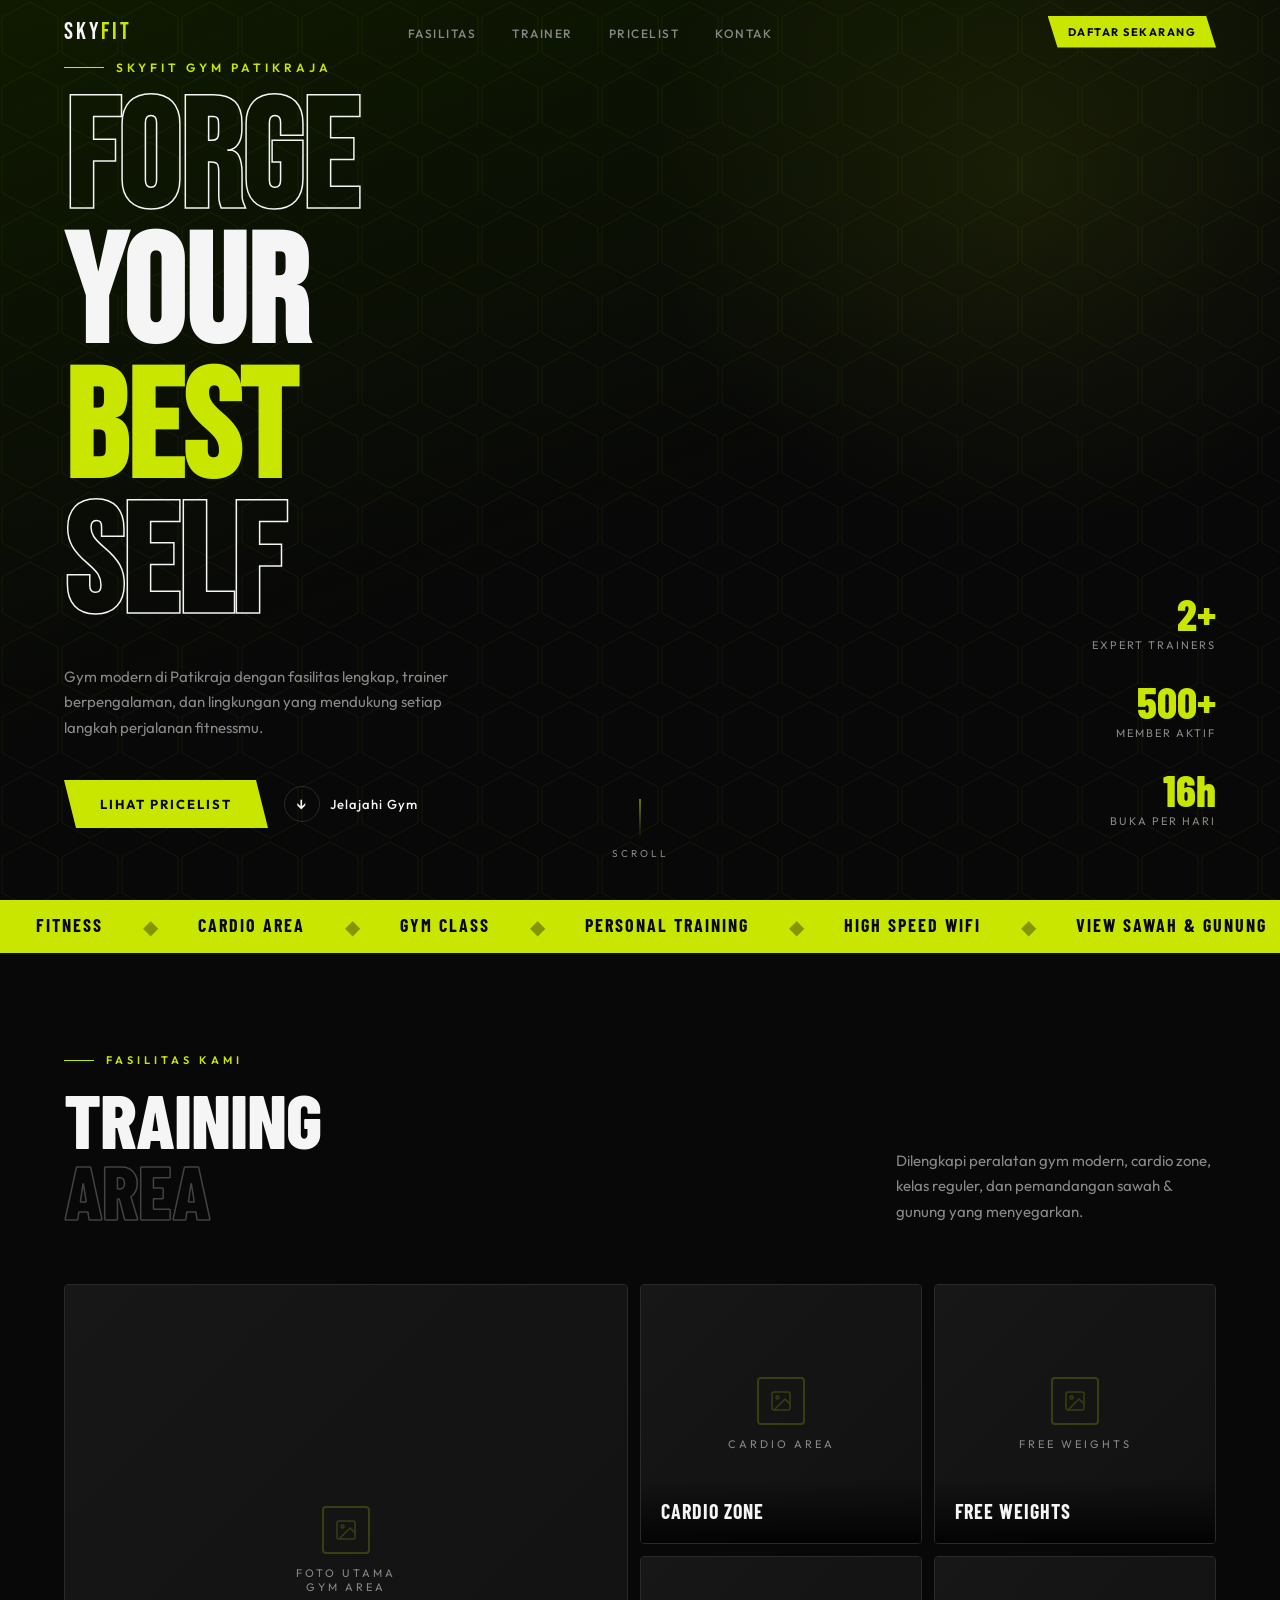
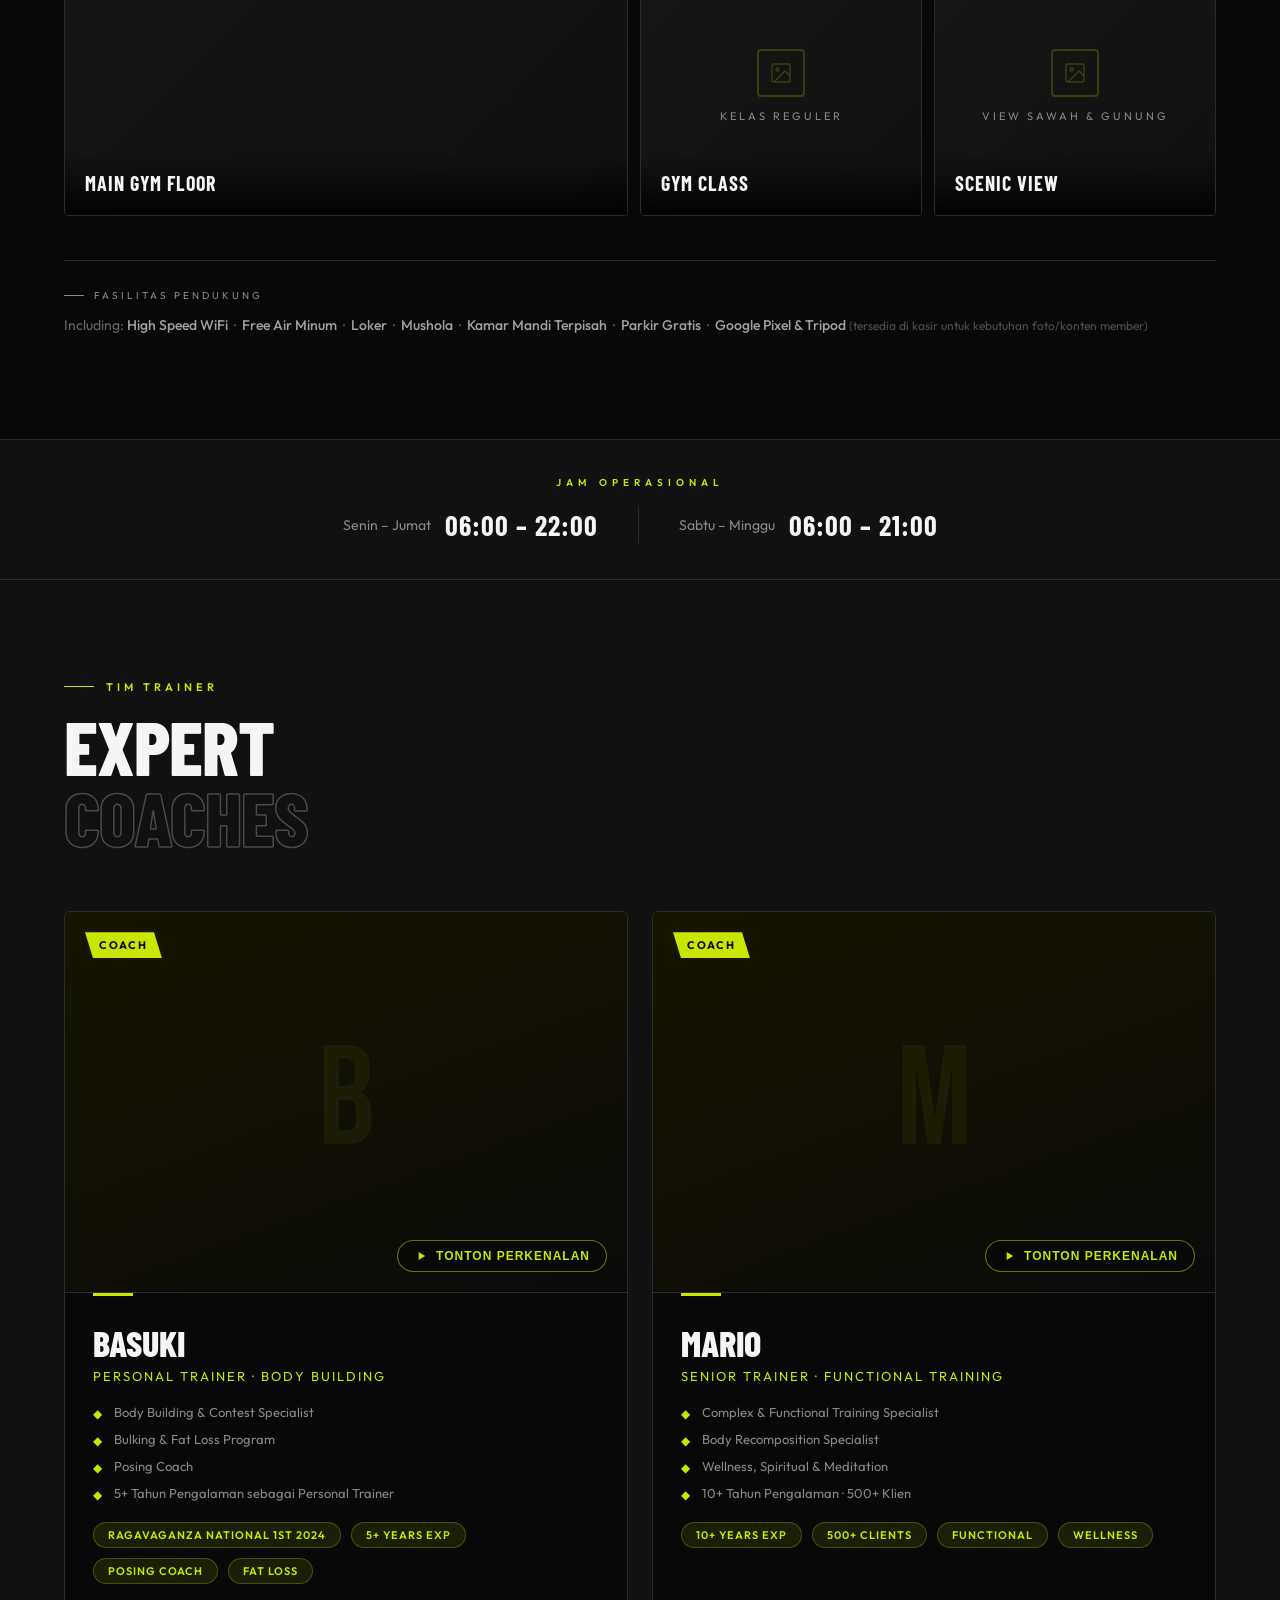
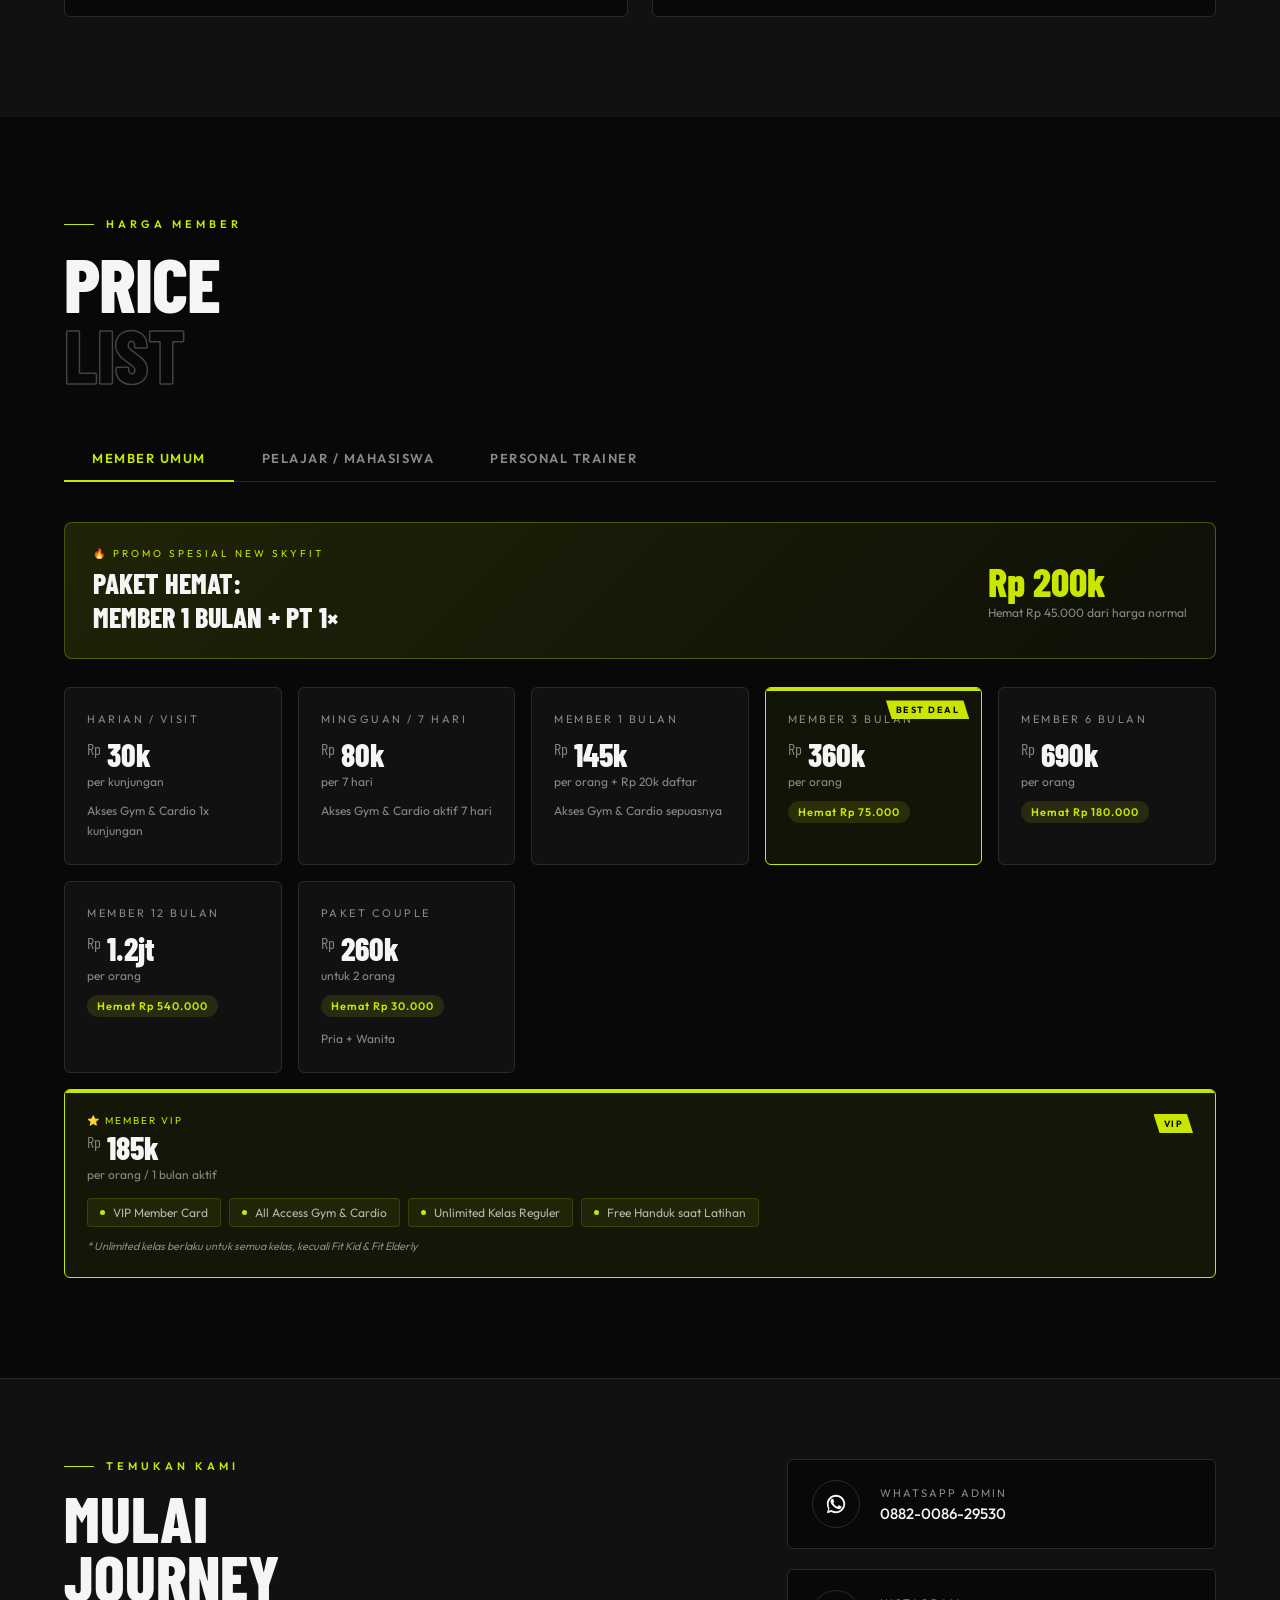
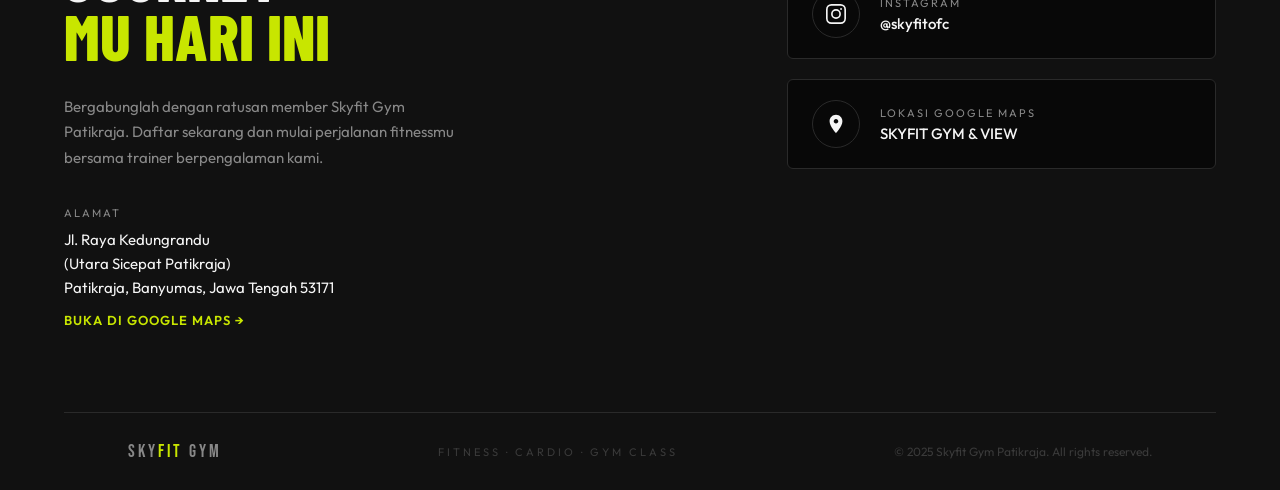
==== commit 35ed34fa: "Fitur v3: Penambahan Member VIP, update bio Coach, tambahan fasilitas (Tripod/Pixel), dan popup Vide" ====
--- a/skyfit-gym.html
+++ b/skyfit-gym.html
@@ -130,7 +130,7 @@
   <div class="facility-extras reveal">
     <div class="facility-extras-label">Fasilitas Pendukung</div>
     <p class="facility-extras-text">
-      Including: <strong>High Speed WiFi</strong> &nbsp;·&nbsp; <strong>Free Air Minum</strong> &nbsp;·&nbsp; <strong>Loker</strong> &nbsp;·&nbsp; <strong>Mushola</strong> &nbsp;·&nbsp; <strong>Kamar Mandi Terpisah</strong> &nbsp;·&nbsp; <strong>Parkir Gratis</strong>
+      Including: <strong>High Speed WiFi</strong> &nbsp;·&nbsp; <strong>Free Air Minum</strong> &nbsp;·&nbsp; <strong>Loker</strong> &nbsp;·&nbsp; <strong>Mushola</strong> &nbsp;·&nbsp; <strong>Kamar Mandi Terpisah</strong> &nbsp;·&nbsp; <strong>Parkir Gratis</strong> &nbsp;·&nbsp; <strong>Google Pixel &amp; Tripod</strong> <span style="font-size:12px;color:rgba(245,245,245,0.3);">(tersedia di kasir untuk kebutuhan foto/konten member)</span>
     </p>
   </div>
 </section>
@@ -156,43 +156,57 @@
   <div class="section-tag reveal">Tim Trainer</div>
   <h2 class="section-title reveal reveal-delay-1">EXPERT<br><span class="outline">COACHES</span></h2>
   <div class="trainers-grid">
+    <!-- COACH BASUKI -->
     <div class="trainer-card reveal reveal-delay-1">
       <div class="trainer-photo">
         <div class="trainer-photo-placeholder"><div class="trainer-initial">B</div></div>
         <div class="trainer-badge">Coach</div>
+        <button class="trainer-video-btn" onclick="openVideoModal('basuki')">
+          <svg width="14" height="14" viewBox="0 0 24 24" fill="currentColor"><path d="M8 5v14l11-7z"/></svg>
+          Tonton Perkenalan
+        </button>
       </div>
       <div class="trainer-info">
         <div class="trainer-name">Basuki</div>
-        <div class="trainer-role">Personal Trainer · Weight Lifting</div>
+        <div class="trainer-role">Personal Trainer · Body Building</div>
         <div class="trainer-specs">
-          <div class="trainer-spec"><span class="spec-icon">◆</span>Weight Lifting & Body Building Specialist</div>
-          <div class="trainer-spec"><span class="spec-icon">◆</span>Personalized Training Program</div>
-          <div class="trainer-spec"><span class="spec-icon">◆</span>5 Tahun Pengalaman sebagai Personal Trainer</div>
+          <div class="trainer-spec"><span class="spec-icon">◆</span>Body Building &amp; Contest Specialist</div>
+          <div class="trainer-spec"><span class="spec-icon">◆</span>Bulking &amp; Fat Loss Program</div>
+          <div class="trainer-spec"><span class="spec-icon">◆</span>Posing Coach</div>
+          <div class="trainer-spec"><span class="spec-icon">◆</span>5+ Tahun Pengalaman sebagai Personal Trainer</div>
         </div>
         <div class="trainer-achievements">
-          <span class="achievement-pill">Ragavaganza 2024 Champion</span>
-          <span class="achievement-pill">5 Years Exp</span>
-          <span class="achievement-pill">Bodybuilding</span>
-        </div>
-      </div>
-    </div>
+          <span class="achievement-pill">Ragavaganza National 1st 2024</span>
+          <span class="achievement-pill">5+ Years Exp</span>
+          <span class="achievement-pill">Posing Coach</span>
+          <span class="achievement-pill">Fat Loss</span>
+        </div>
+      </div>
+    </div>
+    <!-- COACH MARIO -->
     <div class="trainer-card reveal reveal-delay-2">
       <div class="trainer-photo">
         <div class="trainer-photo-placeholder"><div class="trainer-initial">M</div></div>
         <div class="trainer-badge">Coach</div>
+        <button class="trainer-video-btn" onclick="openVideoModal('mario')">
+          <svg width="14" height="14" viewBox="0 0 24 24" fill="currentColor"><path d="M8 5v14l11-7z"/></svg>
+          Tonton Perkenalan
+        </button>
       </div>
       <div class="trainer-info">
         <div class="trainer-name">Mario</div>
         <div class="trainer-role">Senior Trainer · Functional Training</div>
         <div class="trainer-specs">
-          <div class="trainer-spec"><span class="spec-icon">◆</span>Complex & Functional Training Specialist</div>
-          <div class="trainer-spec"><span class="spec-icon">◆</span>Body Recomposition & Wellness</div>
+          <div class="trainer-spec"><span class="spec-icon">◆</span>Complex &amp; Functional Training Specialist</div>
+          <div class="trainer-spec"><span class="spec-icon">◆</span>Body Recomposition Specialist</div>
+          <div class="trainer-spec"><span class="spec-icon">◆</span>Wellness, Spiritual &amp; Meditation</div>
           <div class="trainer-spec"><span class="spec-icon">◆</span>10+ Tahun Pengalaman · 500+ Klien</div>
         </div>
         <div class="trainer-achievements">
           <span class="achievement-pill">10+ Years Exp</span>
           <span class="achievement-pill">500+ Clients</span>
           <span class="achievement-pill">Functional</span>
+          <span class="achievement-pill">Wellness</span>
         </div>
       </div>
     </div>
@@ -229,6 +243,24 @@
       <div class="price-card reveal reveal-delay-4"><div class="price-type">Member 6 Bulan</div><div class="price-amount"><span class="currency">Rp</span> 690k</div><div class="price-per">per orang</div><div class="price-savings">Hemat Rp 180.000</div></div>
       <div class="price-card reveal"><div class="price-type">Member 12 Bulan</div><div class="price-amount"><span class="currency">Rp</span> 1.2jt</div><div class="price-per">per orang</div><div class="price-savings">Hemat Rp 540.000</div></div>
       <div class="price-card reveal reveal-delay-1"><div class="price-type">Paket Couple</div><div class="price-amount"><span class="currency">Rp</span> 260k</div><div class="price-per">untuk 2 orang</div><div class="price-savings">Hemat Rp 30.000</div><div class="price-desc">Pria + Wanita</div></div>
+      <!-- VIP MEMBER -->
+      <div class="price-card vip reveal reveal-delay-2">
+        <div class="vip-header">
+          <div>
+            <div class="vip-badge-label">⭐ Member VIP</div>
+            <div class="price-amount"><span class="currency">Rp</span> 185k</div>
+            <div class="price-per">per orang / 1 bulan aktif</div>
+          </div>
+          <span class="featured-badge" style="position:relative;top:auto;right:auto;align-self:flex-start;">VIP</span>
+        </div>
+        <div class="vip-perks">
+          <div class="vip-perk"><div class="vip-perk-dot"></div>VIP Member Card</div>
+          <div class="vip-perk"><div class="vip-perk-dot"></div>All Access Gym &amp; Cardio</div>
+          <div class="vip-perk"><div class="vip-perk-dot"></div>Unlimited Kelas Reguler</div>
+          <div class="vip-perk"><div class="vip-perk-dot"></div>Free Handuk saat Latihan</div>
+        </div>
+        <div class="vip-note">* Unlimited kelas berlaku untuk semua kelas, kecuali Fit Kid &amp; Fit Elderly</div>
+      </div>
     </div>
   </div>
 
@@ -247,6 +279,24 @@
       <div class="price-card featured reveal reveal-delay-3"><div class="featured-badge">Best Deal</div><div class="price-type">Member 3 Bulan</div><div class="price-amount"><span class="currency">Rp</span> 320k</div><div class="price-per">per orang</div><div class="price-savings">Hemat Rp 40.000</div></div>
       <div class="price-card reveal reveal-delay-4"><div class="price-type">Member 6 Bulan</div><div class="price-amount"><span class="currency">Rp</span> 600k</div><div class="price-per">per orang</div><div class="price-savings">Hemat Rp 120.000</div></div>
       <div class="price-card reveal"><div class="price-type">Member 12 Bulan</div><div class="price-amount"><span class="currency">Rp</span> 999k</div><div class="price-per">per orang</div><div class="price-savings">Hemat Rp 441.000</div></div>
+      <!-- VIP MEMBER PELAJAR -->
+      <div class="price-card vip reveal reveal-delay-1">
+        <div class="vip-header">
+          <div>
+            <div class="vip-badge-label">⭐ Member VIP</div>
+            <div class="price-amount"><span class="currency">Rp</span> 185k</div>
+            <div class="price-per">per orang / 1 bulan aktif</div>
+          </div>
+          <span class="featured-badge" style="position:relative;top:auto;right:auto;align-self:flex-start;">VIP</span>
+        </div>
+        <div class="vip-perks">
+          <div class="vip-perk"><div class="vip-perk-dot"></div>VIP Member Card</div>
+          <div class="vip-perk"><div class="vip-perk-dot"></div>All Access Gym &amp; Cardio</div>
+          <div class="vip-perk"><div class="vip-perk-dot"></div>Unlimited Kelas Reguler</div>
+          <div class="vip-perk"><div class="vip-perk-dot"></div>Free Handuk saat Latihan</div>
+        </div>
+        <div class="vip-note">* Unlimited kelas berlaku untuk semua kelas, kecuali Fit Kid &amp; Fit Elderly</div>
+      </div>
     </div>
   </div>
 
@@ -351,6 +401,19 @@
   </footer>
 </section>
 
+<!-- VIDEO INTRO MODAL -->
+<div class="video-modal-backdrop" id="videoModal" onclick="closeVideoModalOnBackdrop(event)">
+  <div class="video-modal">
+    <div class="video-modal-header">
+      <div class="video-modal-title" id="videoModalTitle">Video Perkenalan</div>
+      <button class="video-modal-close" onclick="closeVideoModal()">✕</button>
+    </div>
+    <div id="videoModalBody">
+      <!-- Video element injected by JS based on which trainer -->
+    </div>
+  </div>
+</div>
+
 <script src="assets/js/main.js"></script>
 </body>
 </html>
--- a/assets/css/style.css
+++ b/assets/css/style.css
@@ -186,6 +186,78 @@
   .price-per { font-size: 12px; color: var(--muted); margin-top: 4px; }
   .price-savings { display: inline-block; margin-top: 12px; background: rgba(200,230,0,0.12); color: var(--lime); font-size: 11px; font-weight: 600; letter-spacing: 1px; padding: 4px 10px; border-radius: 40px; }
   .price-desc { font-size: 12px; color: var(--muted); margin-top: 12px; line-height: 1.6; }
+
+  /* VIP card */
+  .price-card.vip {
+    border-color: var(--lime); background: rgba(200,230,0,0.06);
+    grid-column: 1 / -1;
+  }
+  .price-card.vip::before { background: var(--lime); }
+  .vip-header { display: flex; align-items: flex-start; justify-content: space-between; flex-wrap: wrap; gap: 12px; }
+  .vip-badge-label { font-size: 10px; letter-spacing: 2px; text-transform: uppercase; color: var(--lime); margin-bottom: 4px; }
+  .vip-perks { display: flex; flex-wrap: wrap; gap: 8px; margin-top: 16px; }
+  .vip-perk {
+    display: flex; align-items: center; gap: 8px;
+    font-size: 12px; color: rgba(245,245,245,0.7);
+    background: rgba(200,230,0,0.07); border: 1px solid rgba(200,230,0,0.15);
+    padding: 6px 12px; border-radius: 4px;
+  }
+  .vip-perk-dot { width: 5px; height: 5px; border-radius: 50%; background: var(--lime); flex-shrink: 0; }
+  .vip-note { font-size: 11px; color: var(--muted); margin-top: 12px; font-style: italic; }
+
+  /* ── VIDEO MODAL ── */
+  .video-modal-backdrop {
+    position: fixed; inset: 0; z-index: 200;
+    background: rgba(0,0,0,0.92);
+    display: flex; align-items: center; justify-content: center;
+    padding: 24px;
+    opacity: 0; pointer-events: none;
+    transition: opacity 0.3s;
+  }
+  .video-modal-backdrop.open { opacity: 1; pointer-events: all; }
+  .video-modal {
+    width: 100%; max-width: 780px;
+    background: var(--card); border: 1px solid var(--border); border-radius: 8px;
+    overflow: hidden;
+    transform: translateY(20px) scale(0.97);
+    transition: transform 0.3s;
+  }
+  .video-modal-backdrop.open .video-modal { transform: translateY(0) scale(1); }
+  .video-modal-header {
+    display: flex; align-items: center; justify-content: space-between;
+    padding: 16px 20px; border-bottom: 1px solid var(--border);
+  }
+  .video-modal-title { font-family: 'Barlow Condensed', sans-serif; font-size: 20px; font-weight: 700; text-transform: uppercase; letter-spacing: 1px; }
+  .video-modal-close {
+    width: 32px; height: 32px; border-radius: 50%;
+    border: 1px solid var(--border); background: none; cursor: pointer;
+    color: var(--muted); font-size: 18px; display: flex; align-items: center; justify-content: center;
+    transition: border-color 0.2s, color 0.2s;
+  }
+  .video-modal-close:hover { border-color: var(--lime); color: var(--lime); }
+  .video-modal video {
+    width: 100%; display: block;
+    background: #000; max-height: 70vh;
+  }
+  .video-modal-placeholder {
+    padding: 60px 24px; text-align: center;
+    background: var(--card2);
+  }
+  .video-modal-placeholder p { color: var(--muted); font-size: 14px; line-height: 1.7; }
+  .video-modal-placeholder code { color: var(--lime); font-size: 12px; background: rgba(200,230,0,0.1); padding: 2px 8px; border-radius: 3px; }
+
+  /* Video play button on trainer photo */
+  .trainer-video-btn {
+    position: absolute; bottom: 20px; right: 20px;
+    display: flex; align-items: center; gap: 8px;
+    background: rgba(8,8,8,0.7); border: 1px solid rgba(200,230,0,0.5);
+    color: var(--lime); padding: 8px 16px; border-radius: 40px;
+    font-size: 12px; font-weight: 600; letter-spacing: 1px; text-transform: uppercase;
+    cursor: pointer; transition: background 0.2s, border-color 0.2s;
+    backdrop-filter: blur(8px);
+  }
+  .trainer-video-btn:hover { background: var(--lime); color: var(--black); border-color: var(--lime); }
+  .trainer-video-btn svg { flex-shrink: 0; }
   .promo-banner { background: linear-gradient(135deg, rgba(200,230,0,0.12), rgba(200,230,0,0.04)); border: 1px solid rgba(200,230,0,0.3); border-radius: 8px; padding: 24px 28px; margin-bottom: 28px; display: flex; align-items: center; justify-content: space-between; flex-wrap: wrap; gap: 16px; }
   .promo-banner-label { font-size: 10px; letter-spacing: 3px; text-transform: uppercase; color: var(--lime); margin-bottom: 6px; }
   .promo-banner-title { font-family: 'Barlow Condensed', sans-serif; font-size: 28px; font-weight: 800; text-transform: uppercase; }
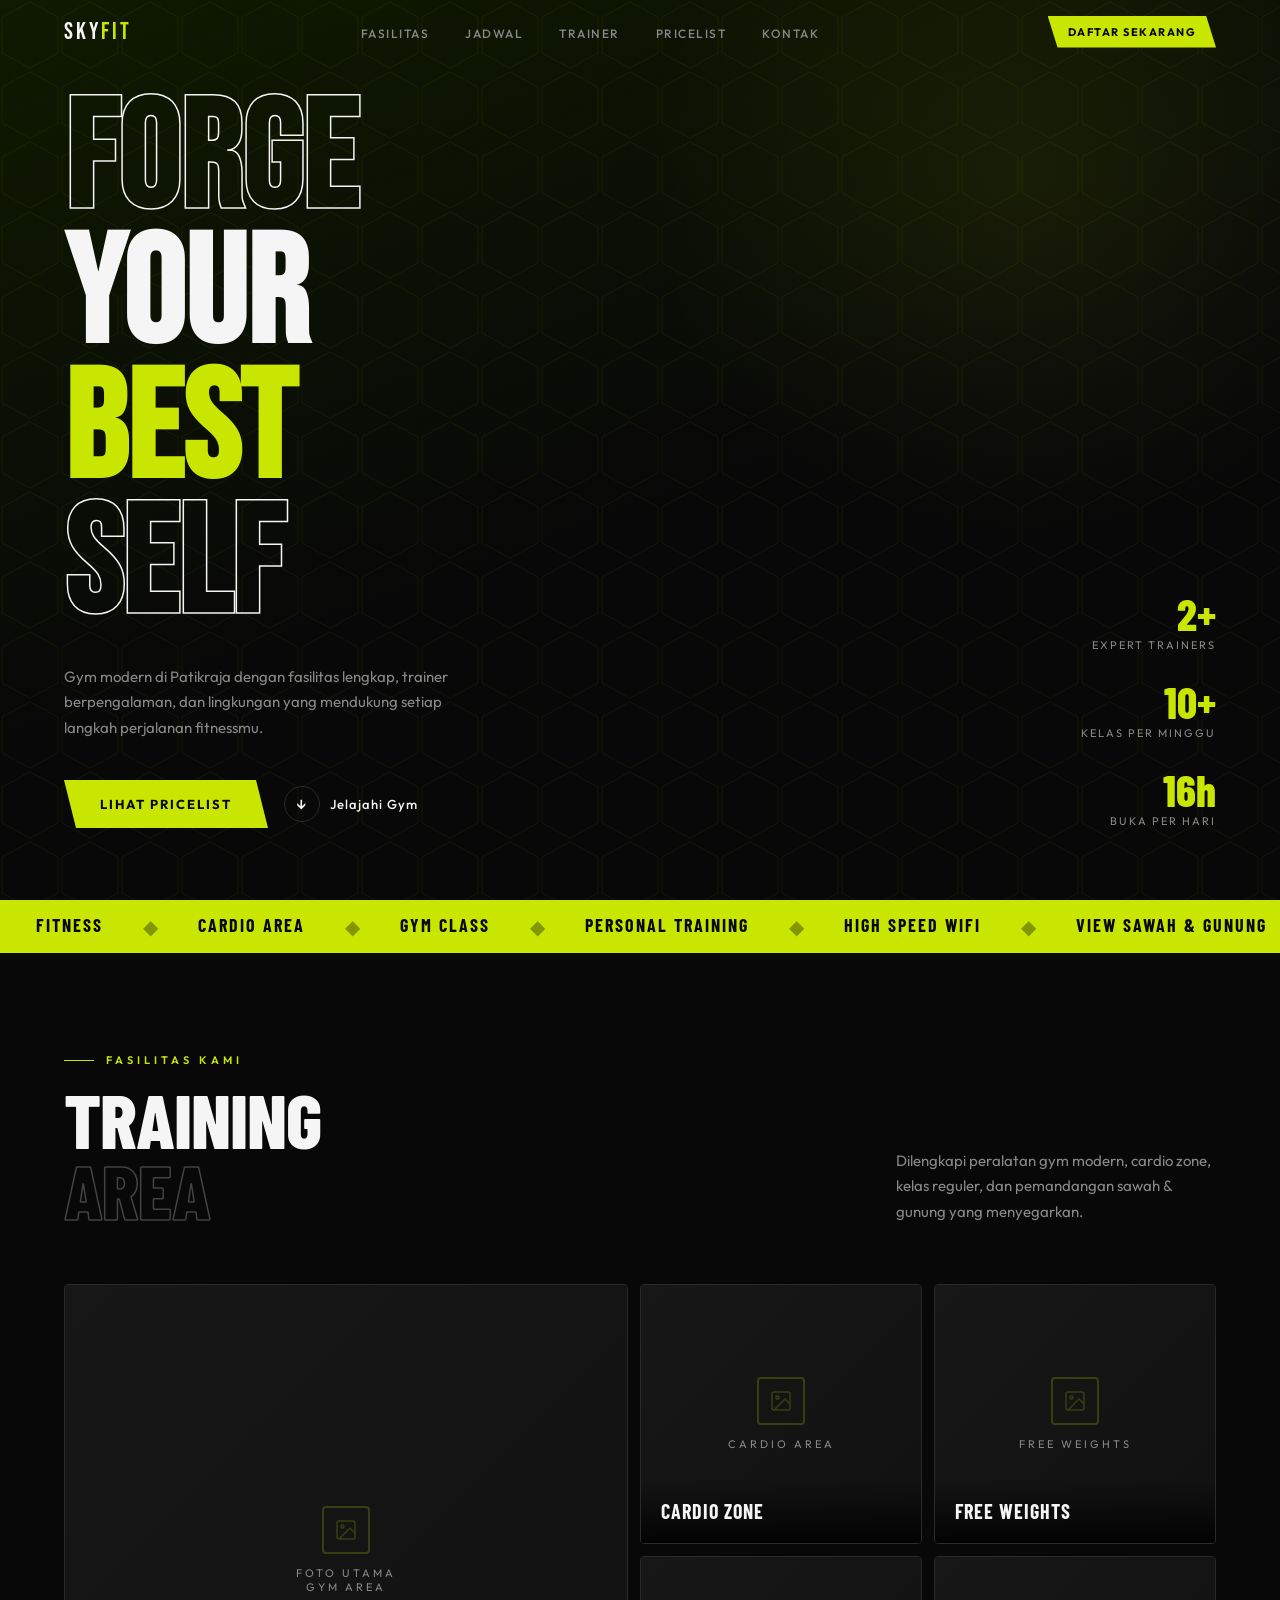
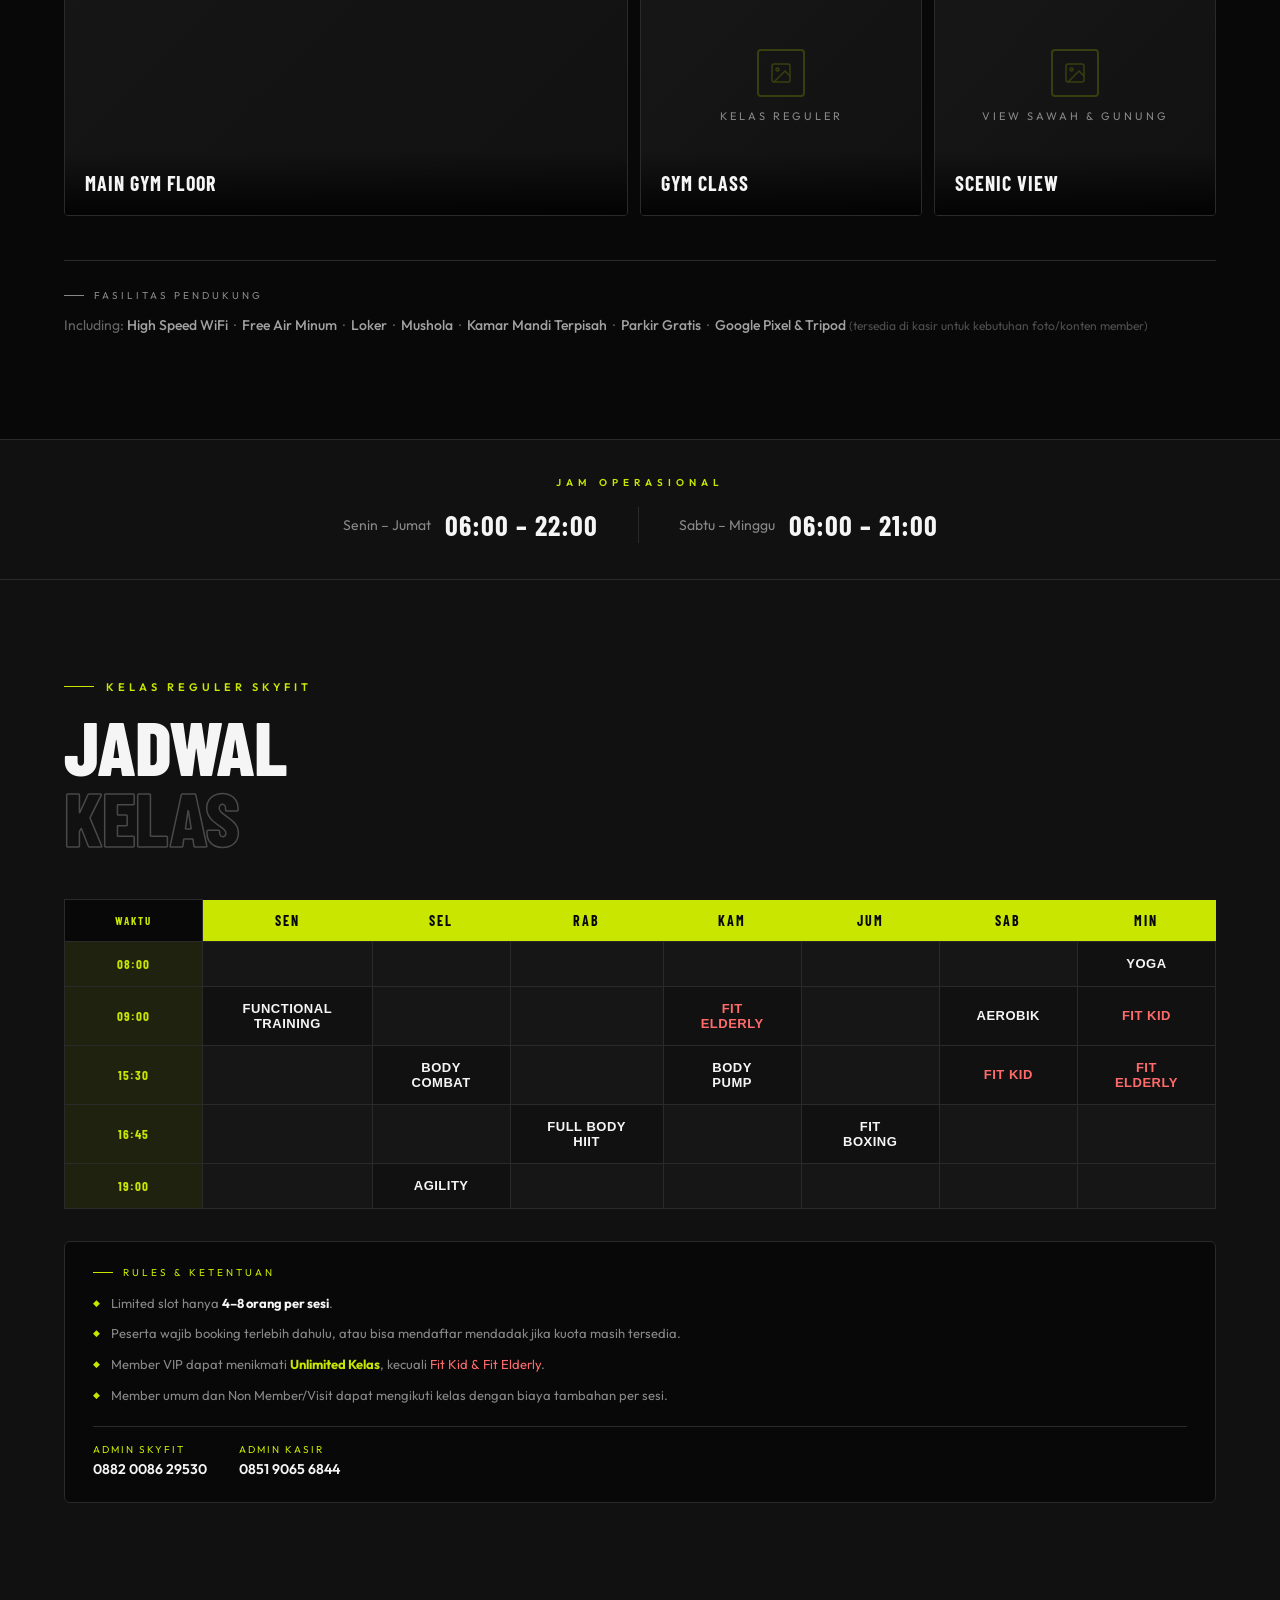
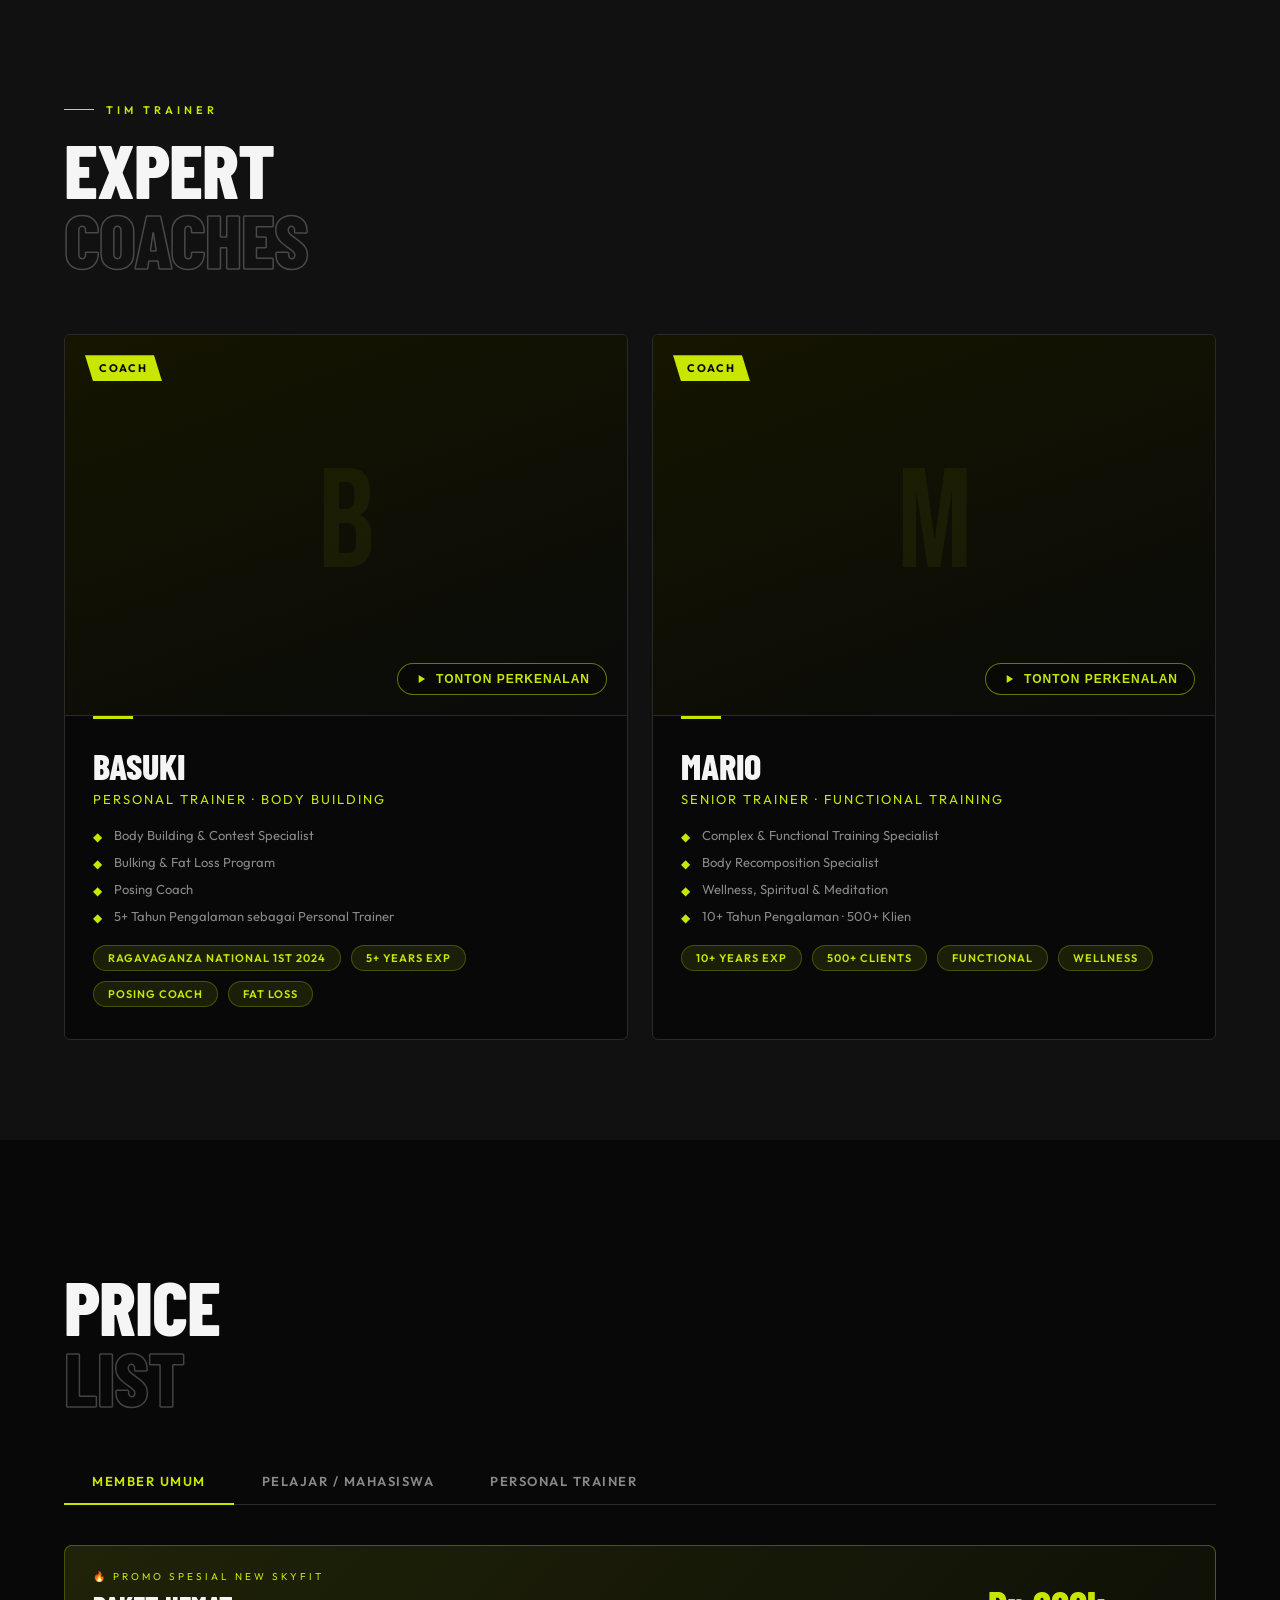
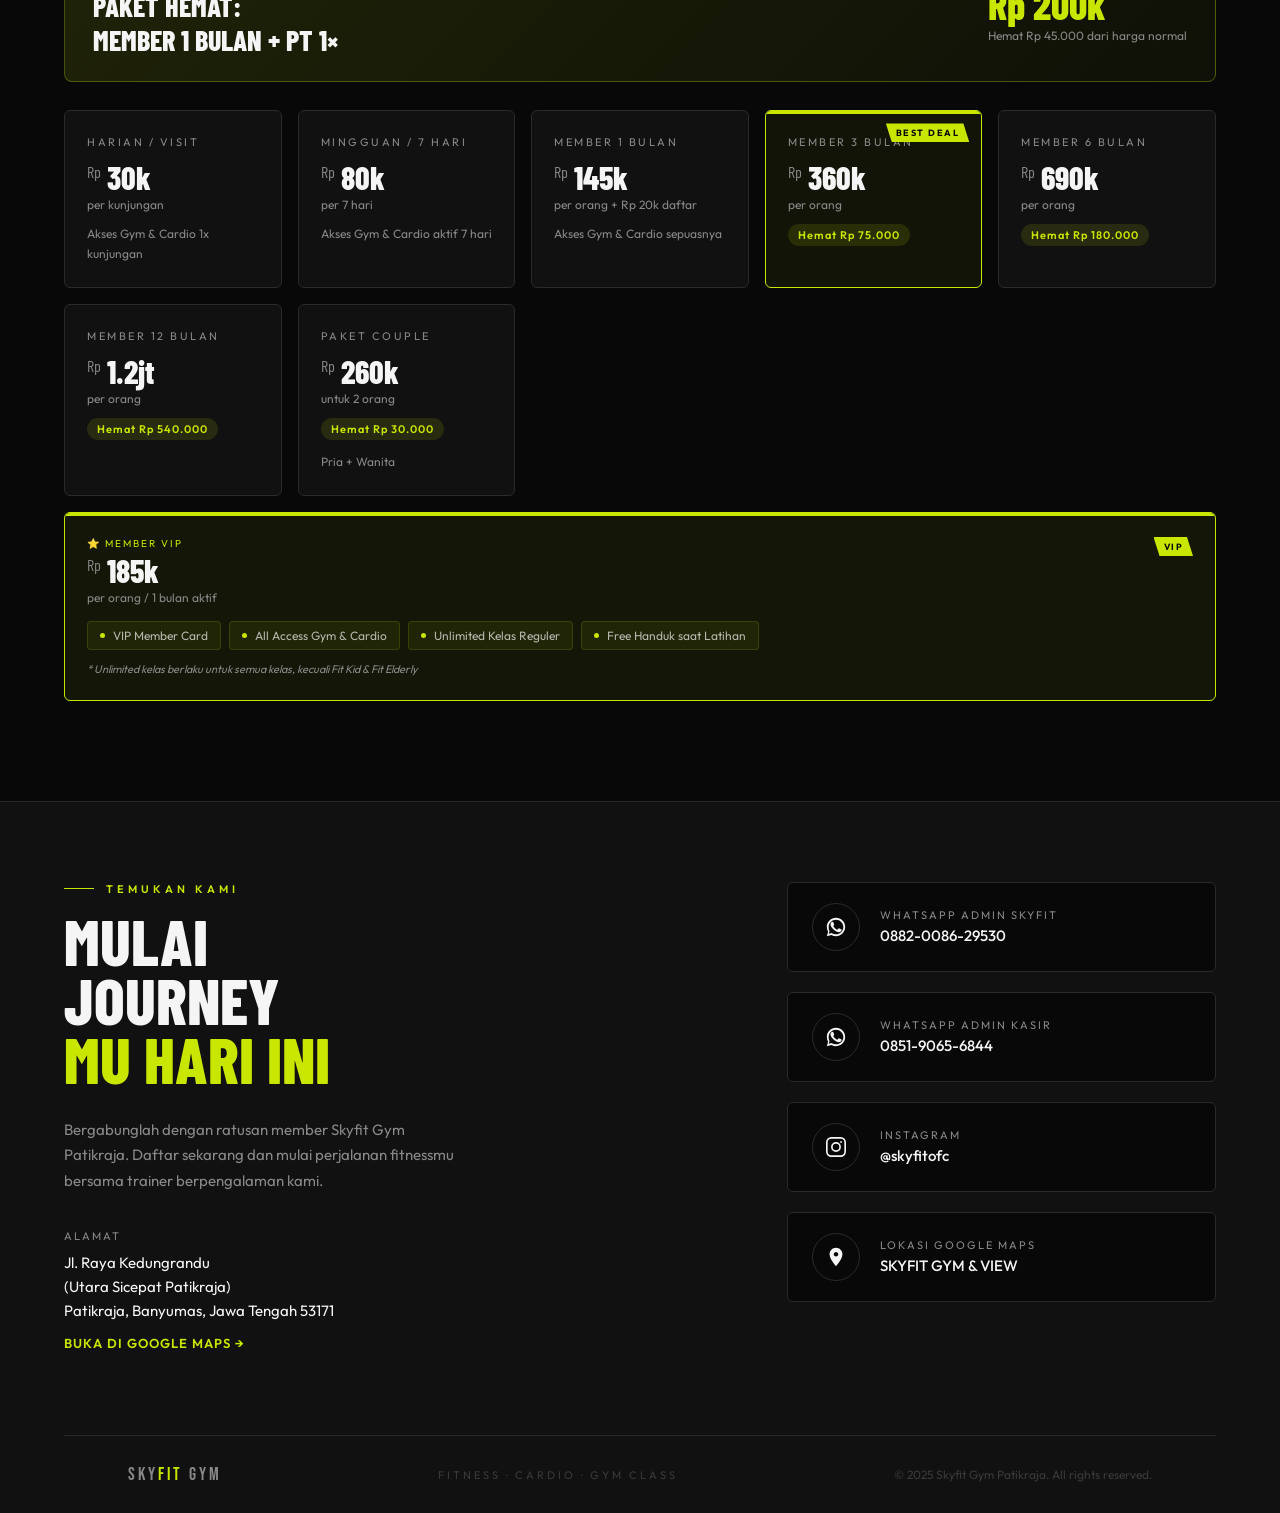
==== commit 819b38dd: "Update v4: Penyesuaian UI Hero, tabel Jadwal Kelas Mingguan dg penanda VIP, link navbar Jadwal, & ko" ====
--- a/skyfit-gym.html
+++ b/skyfit-gym.html
@@ -14,6 +14,7 @@
   <div class="nav-logo">SKY<span>FIT</span></div>
   <ul class="nav-links">
     <li><a href="#fasilitas">Fasilitas</a></li>
+    <li><a href="#jadwal">Jadwal</a></li>
     <li><a href="#trainer">Trainer</a></li>
     <li><a href="#pricelist">Pricelist</a></li>
     <li><a href="#kontak">Kontak</a></li>
@@ -26,7 +27,6 @@
   <div class="hero-bg"></div>
   <div class="hero-hex"></div>
   <div class="hero-glow"></div>
-  <div class="hero-tag reveal">Skyfit Gym Patikraja</div>
   <h1 class="hero-headline reveal reveal-delay-1">
     <span class="outline">FORGE</span><br>YOUR<br><span class="accent">BEST</span><br><span class="outline">SELF</span>
   </h1>
@@ -37,10 +37,9 @@
   </div>
   <div class="hero-stats reveal reveal-delay-4">
     <div class="hero-stat"><div class="num">2+</div><div class="label">Expert Trainers</div></div>
-    <div class="hero-stat"><div class="num">500+</div><div class="label">Member Aktif</div></div>
+    <div class="hero-stat"><div class="num">10+</div><div class="label">Kelas Per Minggu</div></div>
     <div class="hero-stat"><div class="num">16h</div><div class="label">Buka Per Hari</div></div>
   </div>
-  <div class="scroll-indicator"><div class="scroll-line"></div><span>Scroll</span></div>
 </section>
 
 <!-- TICKER -->
@@ -151,6 +150,101 @@
   </div>
 </div>
 
+<!-- JADWAL KELAS -->
+<section id="jadwal">
+  <div class="section-tag reveal">Kelas Reguler Skyfit</div>
+  <h2 class="section-title reveal reveal-delay-1">JADWAL<br><span class="outline">KELAS</span></h2>
+
+  <div class="schedule-wrap reveal reveal-delay-2">
+    <table class="schedule-table">
+      <thead>
+        <tr>
+          <th style="background:var(--black);color:var(--lime);border:1px solid var(--border);font-size:11px;letter-spacing:2px;">Waktu</th>
+          <th>SEN</th>
+          <th>SEL</th>
+          <th>RAB</th>
+          <th>KAM</th>
+          <th>JUM</th>
+          <th>SAB</th>
+          <th>MIN</th>
+        </tr>
+      </thead>
+      <tbody>
+        <tr>
+          <td class="time-col">08:00</td>
+          <td class="empty"></td>
+          <td class="empty"></td>
+          <td class="empty"></td>
+          <td class="empty"></td>
+          <td class="empty"></td>
+          <td class="empty"></td>
+          <td>Yoga</td>
+        </tr>
+        <tr>
+          <td class="time-col">09:00</td>
+          <td>Functional<br>Training</td>
+          <td class="empty"></td>
+          <td class="empty"></td>
+          <td class="vip-class">Fit<br>Elderly</td>
+          <td class="empty"></td>
+          <td>Aerobik</td>
+          <td class="vip-class">Fit Kid</td>
+        </tr>
+        <tr>
+          <td class="time-col">15:30</td>
+          <td class="empty"></td>
+          <td>Body<br>Combat</td>
+          <td class="empty"></td>
+          <td>Body<br>Pump</td>
+          <td class="empty"></td>
+          <td class="vip-class">Fit Kid</td>
+          <td class="vip-class">Fit<br>Elderly</td>
+        </tr>
+        <tr>
+          <td class="time-col">16:45</td>
+          <td class="empty"></td>
+          <td class="empty"></td>
+          <td>Full Body<br>HIIT</td>
+          <td class="empty"></td>
+          <td>Fit<br>Boxing</td>
+          <td class="empty"></td>
+          <td class="empty"></td>
+        </tr>
+        <tr>
+          <td class="time-col">19:00</td>
+          <td class="empty"></td>
+          <td>Agility</td>
+          <td class="empty"></td>
+          <td class="empty"></td>
+          <td class="empty"></td>
+          <td class="empty"></td>
+          <td class="empty"></td>
+        </tr>
+      </tbody>
+    </table>
+  </div>
+
+  <div class="schedule-rules reveal reveal-delay-3">
+    <div class="schedule-rules-title">Rules &amp; Ketentuan</div>
+    <ul>
+      <li>Limited slot hanya <strong style="color:var(--white);">4–8 orang per sesi</strong>.</li>
+      <li>Peserta wajib booking terlebih dahulu, atau bisa mendaftar mendadak jika kuota masih tersedia.</li>
+      <li>Member VIP dapat menikmati <strong style="color:var(--lime);">Unlimited Kelas</strong>, kecuali <span style="color:#ff6b6b;">Fit Kid &amp; Fit Elderly</span>.</li>
+      <li>Member umum dan Non Member/Visit dapat mengikuti kelas dengan biaya tambahan per sesi.</li>
+    </ul>
+    <div style="margin-top:20px;padding-top:16px;border-top:1px solid var(--border);display:flex;gap:32px;flex-wrap:wrap;">
+      <div>
+        <div style="font-size:10px;letter-spacing:2px;text-transform:uppercase;color:var(--lime);margin-bottom:4px;">Admin Skyfit</div>
+        <div style="font-size:14px;font-weight:600;color:var(--white);">0882 0086 29530</div>
+      </div>
+      <div>
+        <div style="font-size:10px;letter-spacing:2px;text-transform:uppercase;color:var(--lime);margin-bottom:4px;">Admin Kasir</div>
+        <div style="font-size:14px;font-weight:600;color:var(--white);">0851 9065 6844</div>
+      </div>
+    </div>
+  </div>
+</section>
+
 <!-- TRAINER -->
 <section id="trainer">
   <div class="section-tag reveal">Tim Trainer</div>
@@ -350,7 +444,7 @@
     </div>
 
     <div class="contact-links reveal reveal-delay-2">
-      <!-- WhatsApp -->
+      <!-- WhatsApp Admin -->
       <a href="https://wa.me/6288200862953" target="_blank" class="contact-link">
         <div class="contact-icon">
           <svg width="22" height="22" viewBox="0 0 24 24" fill="currentColor">
@@ -359,8 +453,22 @@
           </svg>
         </div>
         <div>
-          <div class="contact-info-label">WhatsApp Admin</div>
+          <div class="contact-info-label">WhatsApp Admin Skyfit</div>
           <div class="contact-info-value">0882-0086-29530</div>
+        </div>
+      </a>
+
+      <!-- WhatsApp Admin Kasir -->
+      <a href="https://wa.me/6285190656844" target="_blank" class="contact-link">
+        <div class="contact-icon">
+          <svg width="22" height="22" viewBox="0 0 24 24" fill="currentColor">
+            <path d="M17.472 14.382c-.297-.149-1.758-.867-2.03-.967-.273-.099-.471-.148-.67.15-.197.297-.767.966-.94 1.164-.173.199-.347.223-.644.075-.297-.15-1.255-.463-2.39-1.475-.883-.788-1.48-1.761-1.653-2.059-.173-.297-.018-.458.13-.606.134-.133.298-.347.446-.52.149-.174.198-.298.298-.497.099-.198.05-.371-.025-.52-.075-.149-.669-1.612-.916-2.207-.242-.579-.487-.5-.669-.51-.173-.008-.371-.01-.57-.01-.198 0-.52.074-.792.372-.272.297-1.04 1.016-1.04 2.479 0 1.462 1.065 2.875 1.213 3.074.149.198 2.096 3.2 5.077 4.487.709.306 1.262.489 1.694.625.712.227 1.36.195 1.871.118.571-.085 1.758-.719 2.006-1.413.248-.694.248-1.289.173-1.413-.074-.124-.272-.198-.57-.347z"/>
+            <path d="M12 2C6.48 2 2 6.48 2 12c0 1.85.5 3.58 1.37 5.07L2 22l5.05-1.33A9.93 9.93 0 0012 22c5.52 0 10-4.48 10-10S17.52 2 12 2zm0 18c-1.66 0-3.21-.47-4.53-1.28l-.32-.19-3 .79.81-2.93-.21-.34A7.94 7.94 0 014 12c0-4.41 3.59-8 8-8s8 3.59 8 8-3.59 8-8 8z"/>
+          </svg>
+        </div>
+        <div>
+          <div class="contact-info-label">WhatsApp Admin Kasir</div>
+          <div class="contact-info-value">0851-9065-6844</div>
         </div>
       </a>
 
--- a/assets/css/style.css
+++ b/assets/css/style.css
@@ -60,7 +60,7 @@
   .hero-glow { position: absolute; top: -20%; right: -10%; width: 60vw; height: 80vh; background: radial-gradient(ellipse, rgba(200,230,0,0.08) 0%, transparent 70%); pointer-events: none; }
   .hero-tag { font-size: 12px; letter-spacing: 4px; text-transform: uppercase; color: var(--lime); font-weight: 600; margin-bottom: 20px; display: flex; align-items: center; gap: 12px; position: relative; z-index: 2; }
   .hero-tag::before { content: ''; width: 40px; height: 1px; background: var(--lime); }
-  .hero-headline { font-family: 'Bebas Neue', sans-serif; font-size: clamp(70px, 12vw, 160px); line-height: 0.88; position: relative; z-index: 2; }
+  .hero-headline { font-family: 'Bebas Neue', sans-serif; font-size: clamp(70px, 12vw, 160px); line-height: 0.88; position: relative; z-index: 2; margin-top: auto; padding-top: 80px; }
   .hero-headline .outline { -webkit-text-stroke: 1.5px var(--white); color: transparent; }
   .hero-headline .accent { color: var(--lime); }
   .hero-sub { font-size: 15px; color: var(--muted); max-width: 420px; line-height: 1.7; margin: 28px 0 40px; position: relative; z-index: 2; }
@@ -75,10 +75,47 @@
   .hero-stat { text-align: right; }
   .hero-stat .num { font-family: 'Barlow Condensed', sans-serif; font-size: 44px; font-weight: 800; color: var(--lime); line-height: 1; }
   .hero-stat .label { font-size: 11px; letter-spacing: 2px; text-transform: uppercase; color: var(--muted); margin-top: 2px; }
-  .scroll-indicator { position: absolute; bottom: 40px; left: 50%; transform: translateX(-50%); z-index: 2; display: flex; flex-direction: column; align-items: center; gap: 8px; animation: bounce 2s ease-in-out infinite; }
-  .scroll-indicator span { font-size: 10px; letter-spacing: 3px; color: var(--muted); text-transform: uppercase; }
-  .scroll-line { width: 1px; height: 40px; background: linear-gradient(to bottom, var(--lime), transparent); }
-  @keyframes bounce { 0%,100% { transform: translateX(-50%) translateY(0); } 50% { transform: translateX(-50%) translateY(8px); } }
+
+  /* ── CLASS SCHEDULE ── */
+  #jadwal { background: var(--card); }
+  .schedule-wrap { overflow-x: auto; margin-top: 48px; }
+  .schedule-table {
+    width: 100%; border-collapse: collapse; min-width: 640px;
+    font-family: 'Barlow Condensed', sans-serif;
+  }
+  .schedule-table th {
+    background: var(--lime); color: var(--black);
+    font-size: 14px; font-weight: 700; letter-spacing: 2px; text-transform: uppercase;
+    padding: 12px 10px; text-align: center;
+  }
+  .schedule-table .time-col {
+    background: rgba(200,230,0,0.08); color: var(--lime);
+    font-size: 13px; font-weight: 700; letter-spacing: 1px;
+    padding: 14px 10px; text-align: center; border: 1px solid var(--border);
+    white-space: nowrap;
+  }
+  .schedule-table td {
+    padding: 14px 10px; text-align: center;
+    border: 1px solid var(--border); font-size: 13px; font-weight: 600;
+    letter-spacing: 0.5px; text-transform: uppercase; color: var(--white);
+    min-width: 90px;
+  }
+  .schedule-table td.empty { background: rgba(255,255,255,0.02); }
+  .schedule-table td.vip-class { color: #ff6b6b; }
+  .schedule-rules {
+    margin-top: 32px; padding: 24px 28px;
+    background: var(--black); border: 1px solid var(--border); border-radius: 6px;
+  }
+  .schedule-rules-title {
+    font-size: 10px; letter-spacing: 3px; text-transform: uppercase;
+    color: var(--lime); margin-bottom: 14px; display: flex; align-items: center; gap: 10px;
+  }
+  .schedule-rules-title::before { content: ''; width: 20px; height: 1px; background: var(--lime); }
+  .schedule-rules ul { list-style: none; display: flex; flex-direction: column; gap: 10px; }
+  .schedule-rules li {
+    font-size: 13px; color: var(--muted); padding-left: 18px; position: relative; line-height: 1.6;
+  }
+  .schedule-rules li::before { content: '◆'; position: absolute; left: 0; color: var(--lime); font-size: 9px; top: 3px; }
 
   /* ── SHARED ── */
   section { padding: 100px 5vw; }
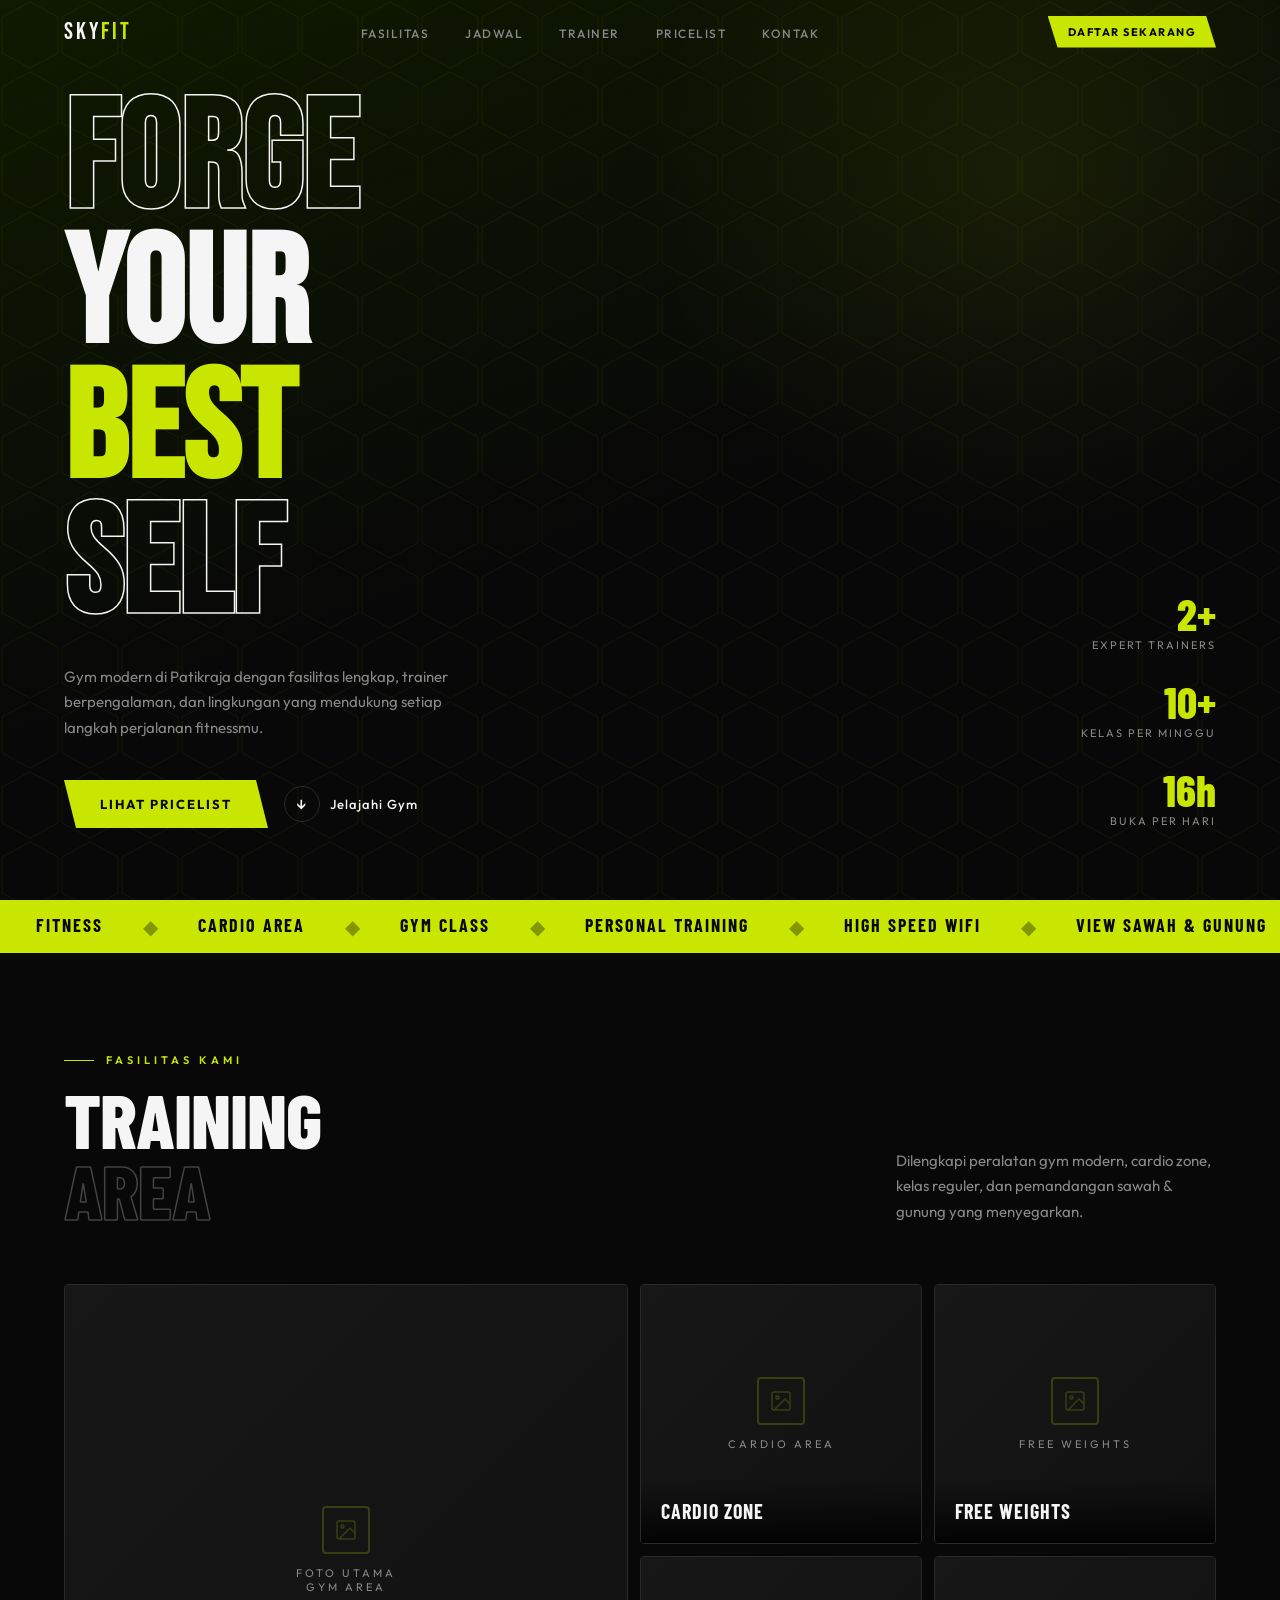
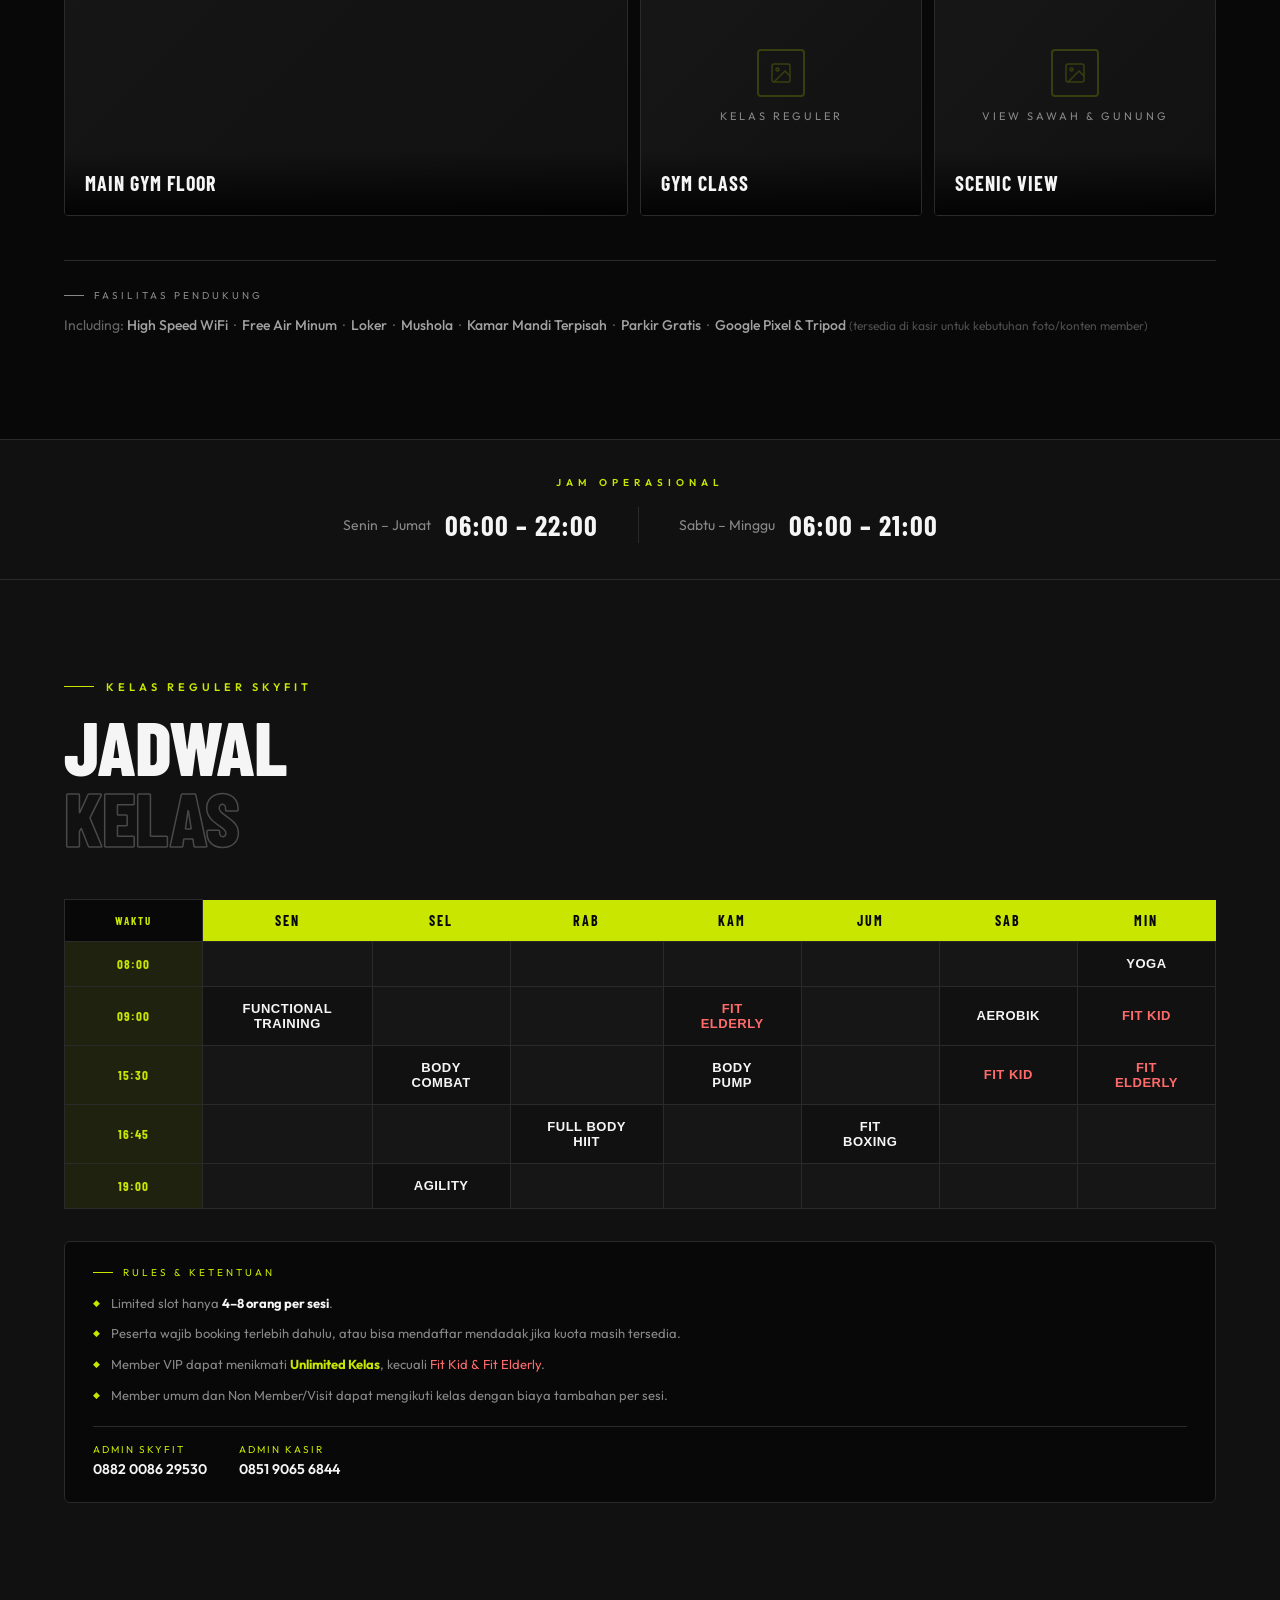
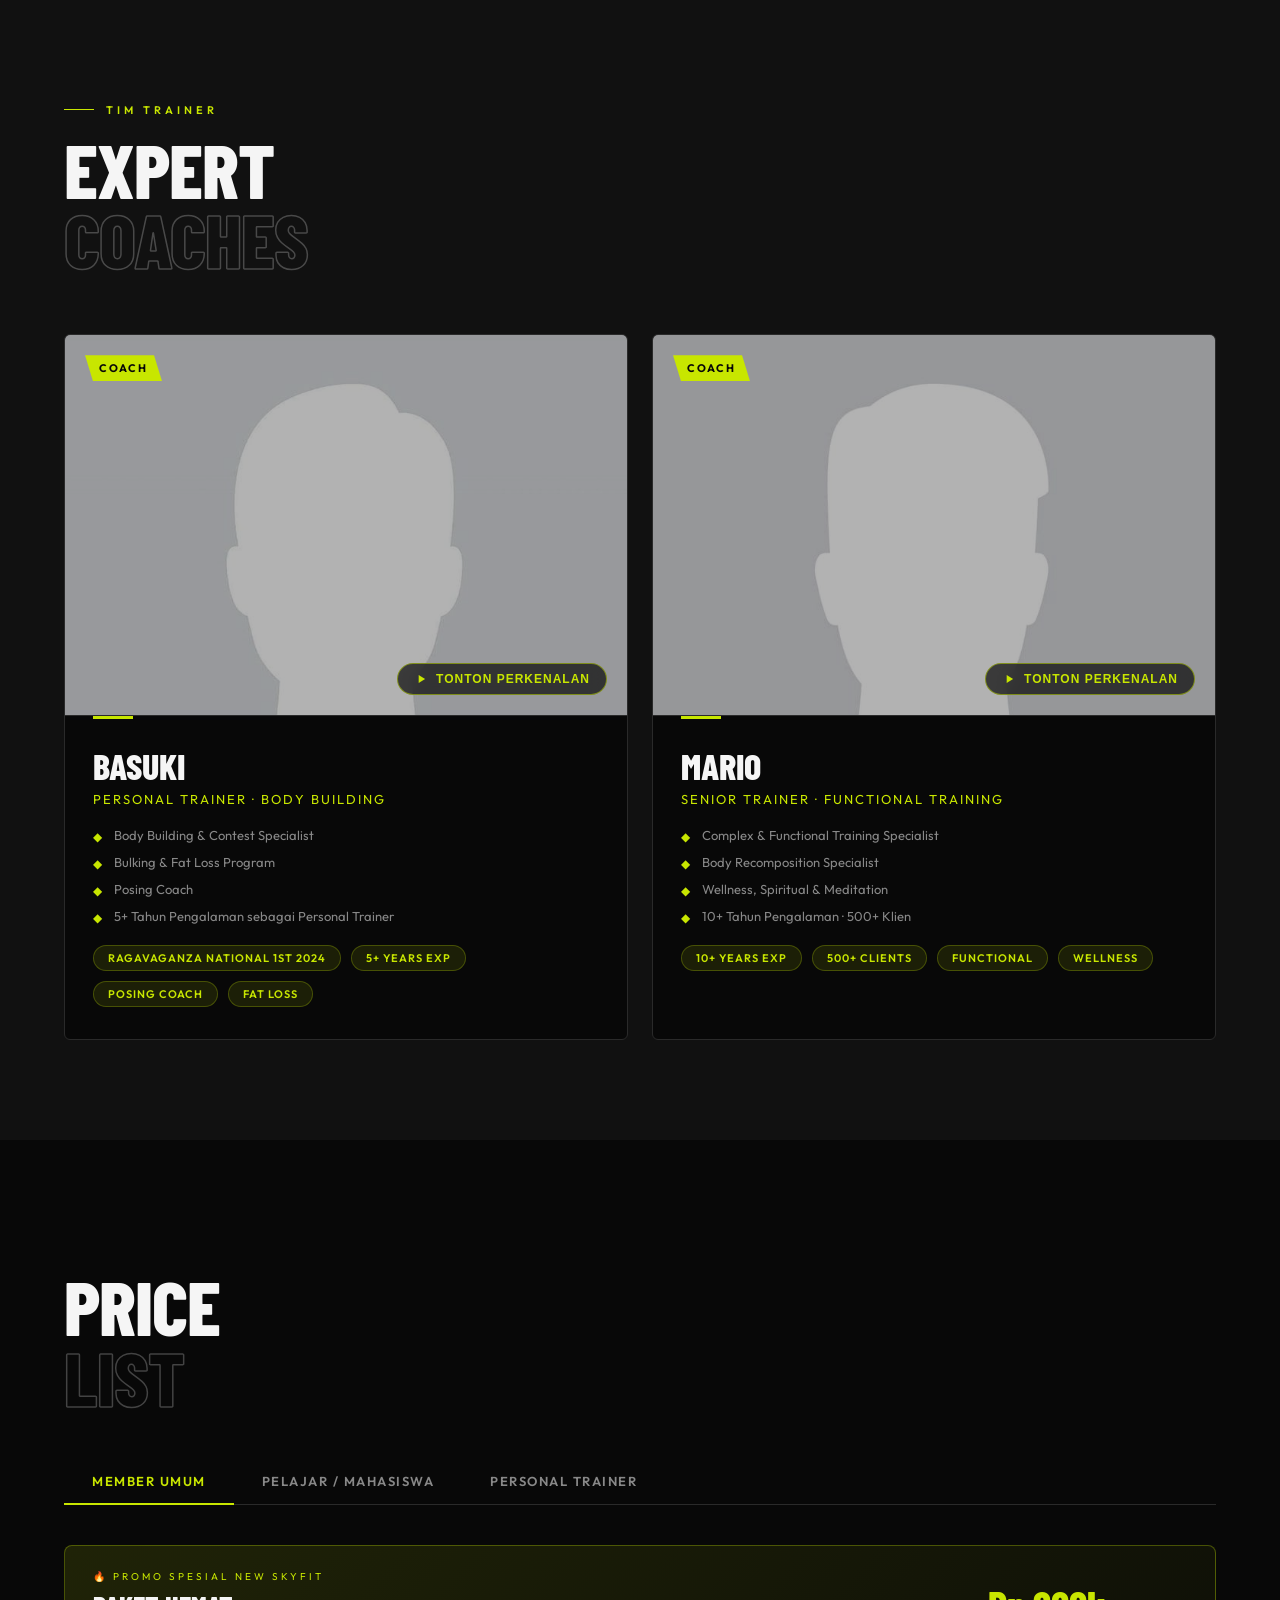
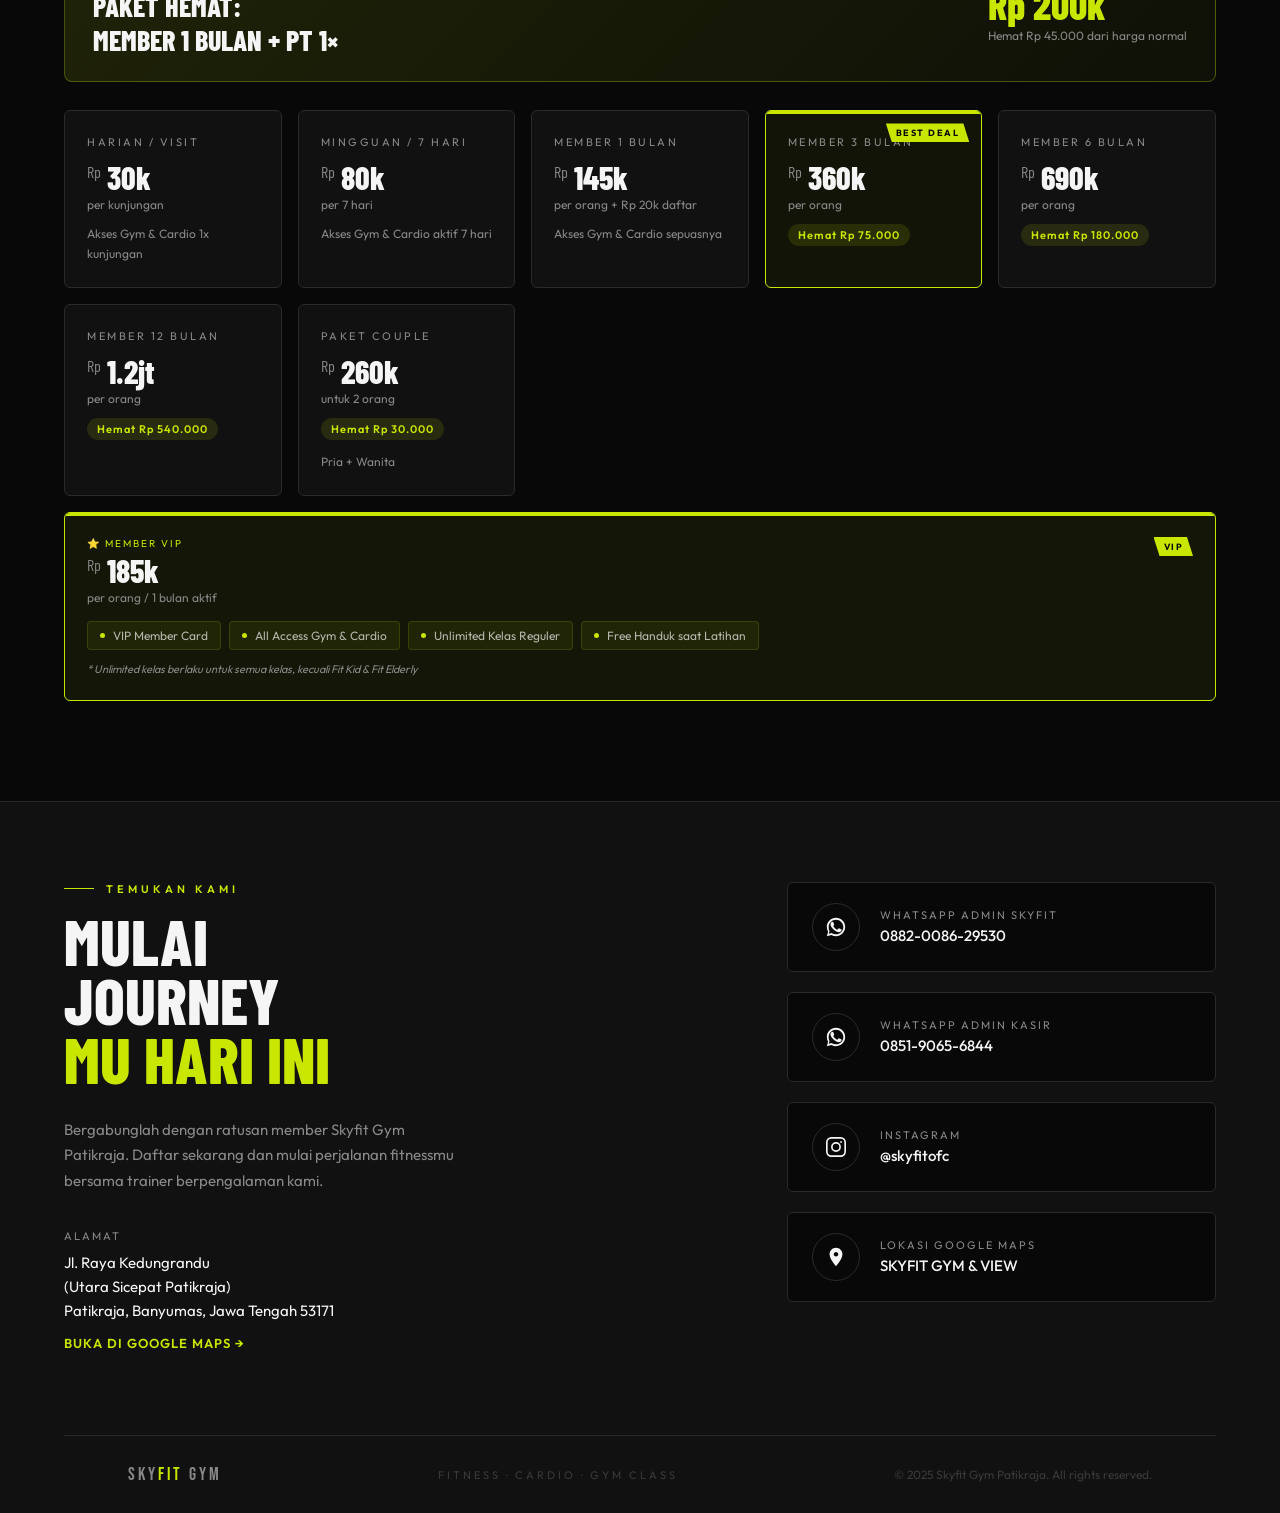
==== commit 3269708c: "Integrasi foto profil Coach Basuki dan Coach Mario" ====
--- a/skyfit-gym.html
+++ b/skyfit-gym.html
@@ -1,9 +1,9 @@
-﻿<!DOCTYPE html>
+<!DOCTYPE html>
 <html lang="id">
 <head>
 <meta charset="UTF-8">
 <meta name="viewport" content="width=device-width, initial-scale=1.0">
-<title>Skyfit Gym Patikraja — Fitness · Cardio · Gym Class</title>
+<title>Skyfit Gym Patikraja</title>
 <link href="https://fonts.googleapis.com/css2?family=Bebas+Neue&family=Barlow+Condensed:wght@400;600;700;800&family=Outfit:wght@300;400;500;600&display=swap" rel="stylesheet">
 <link rel="stylesheet" href="assets/css/style.css">
 </head>
@@ -253,7 +253,7 @@
     <!-- COACH BASUKI -->
     <div class="trainer-card reveal reveal-delay-1">
       <div class="trainer-photo">
-        <div class="trainer-photo-placeholder"><div class="trainer-initial">B</div></div>
+        <img src="assets/img/coach-basuki.jpg" alt="Coach Basuki">
         <div class="trainer-badge">Coach</div>
         <button class="trainer-video-btn" onclick="openVideoModal('basuki')">
           <svg width="14" height="14" viewBox="0 0 24 24" fill="currentColor"><path d="M8 5v14l11-7z"/></svg>
@@ -280,7 +280,7 @@
     <!-- COACH MARIO -->
     <div class="trainer-card reveal reveal-delay-2">
       <div class="trainer-photo">
-        <div class="trainer-photo-placeholder"><div class="trainer-initial">M</div></div>
+        <img src="assets/img/coach-mario.jpg" alt="Coach Mario">
         <div class="trainer-badge">Coach</div>
         <button class="trainer-video-btn" onclick="openVideoModal('mario')">
           <svg width="14" height="14" viewBox="0 0 24 24" fill="currentColor"><path d="M8 5v14l11-7z"/></svg>
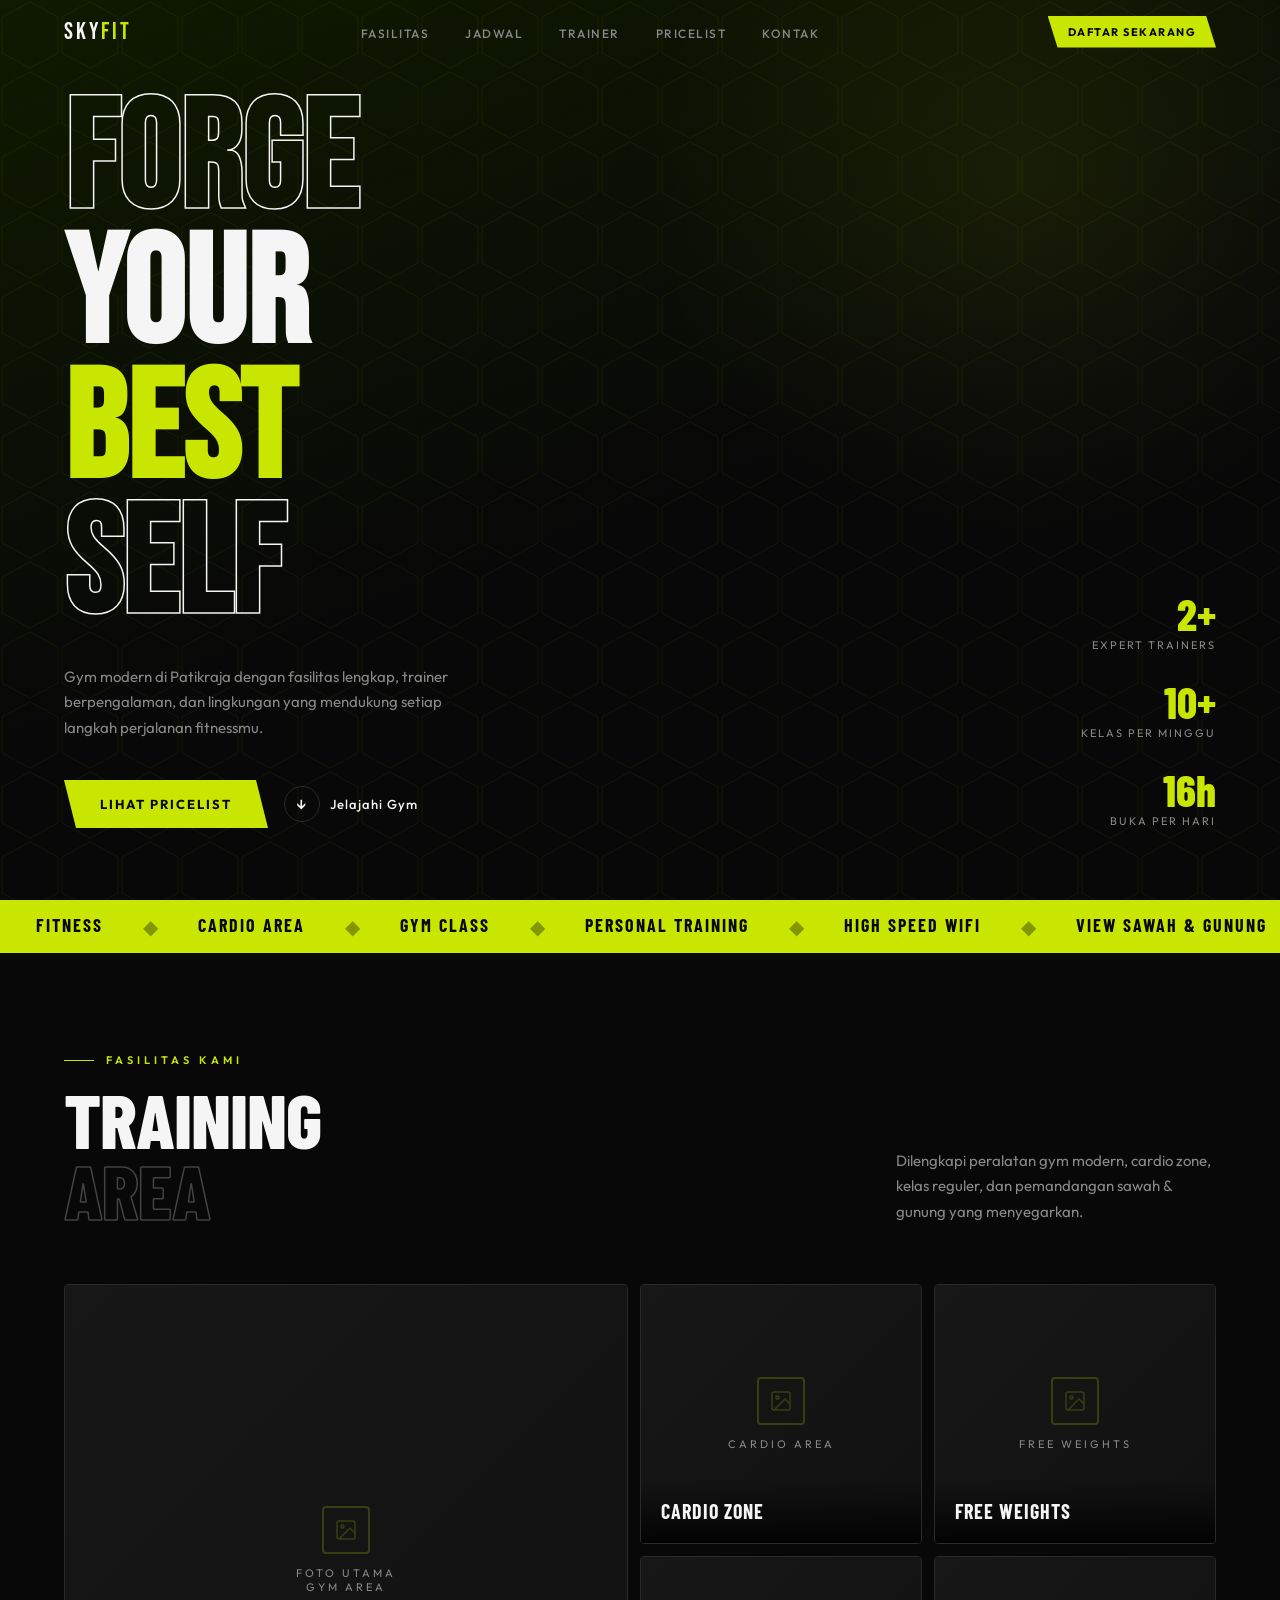
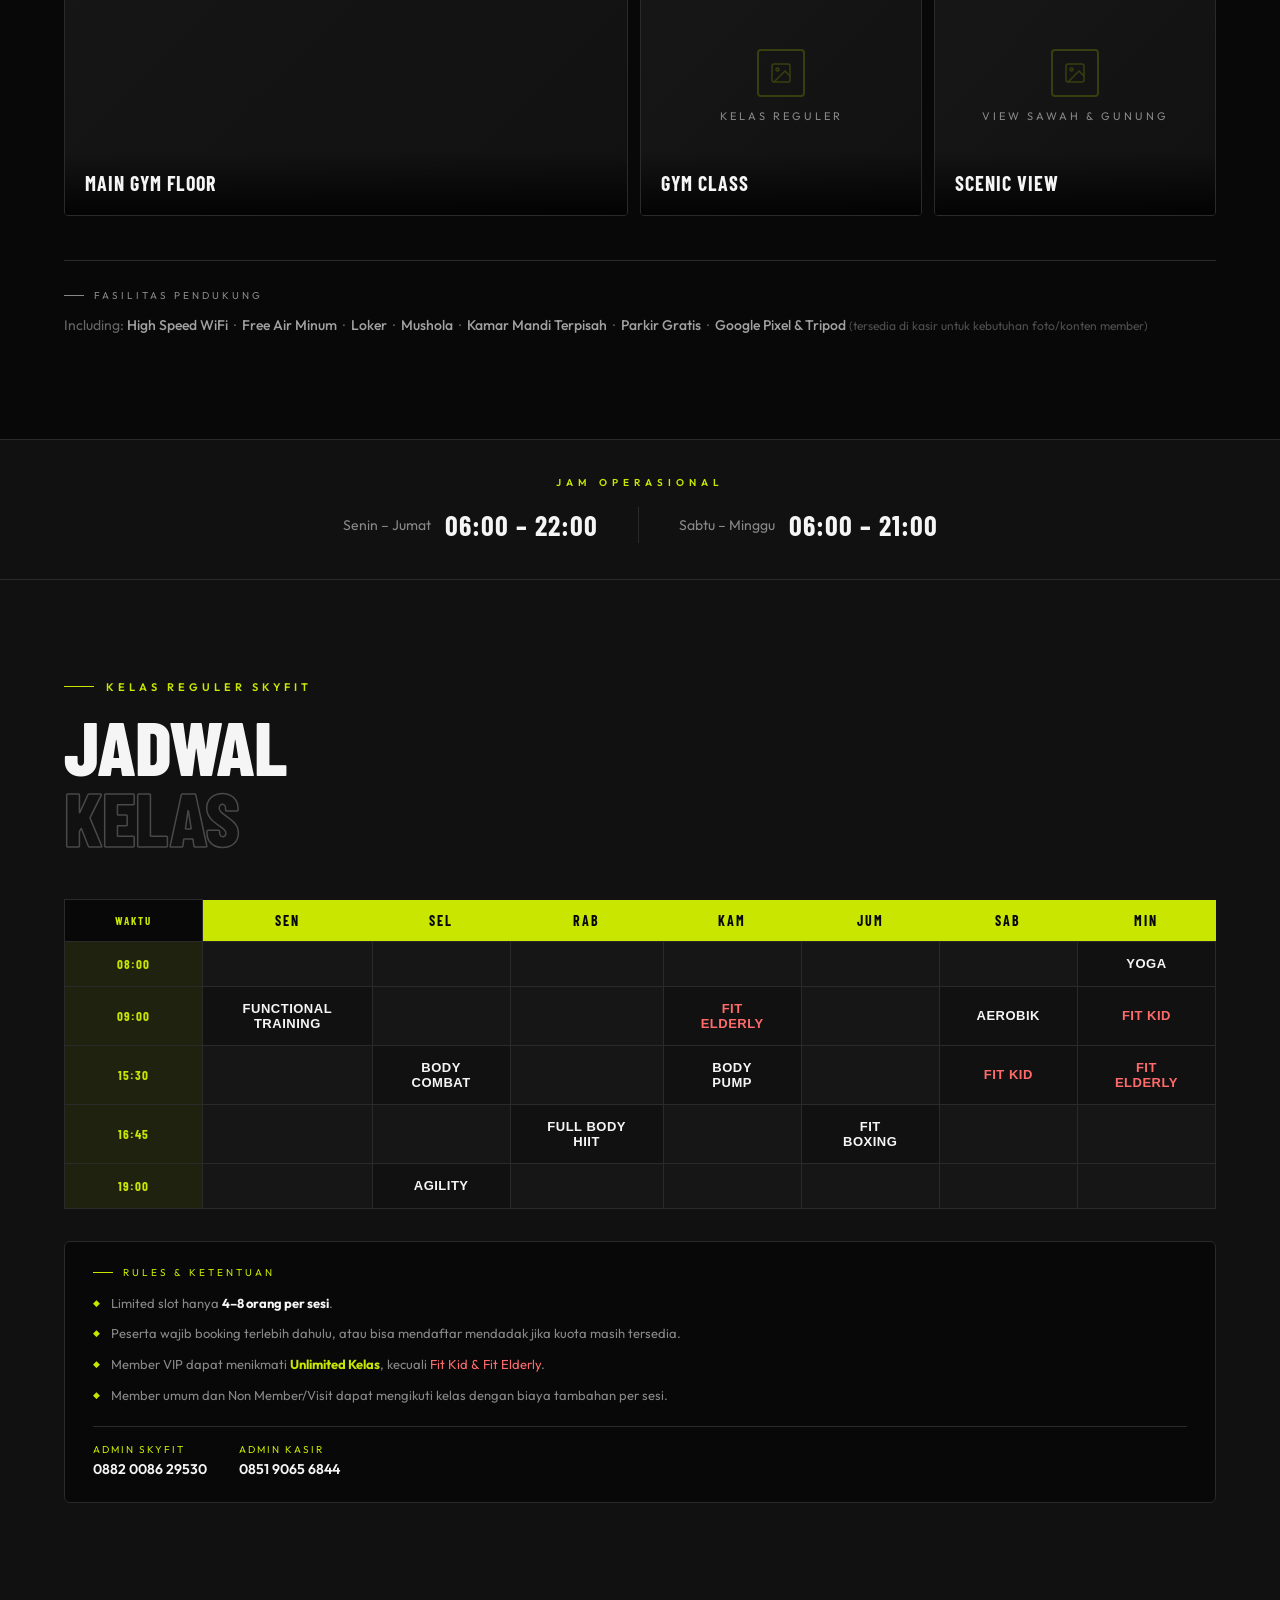
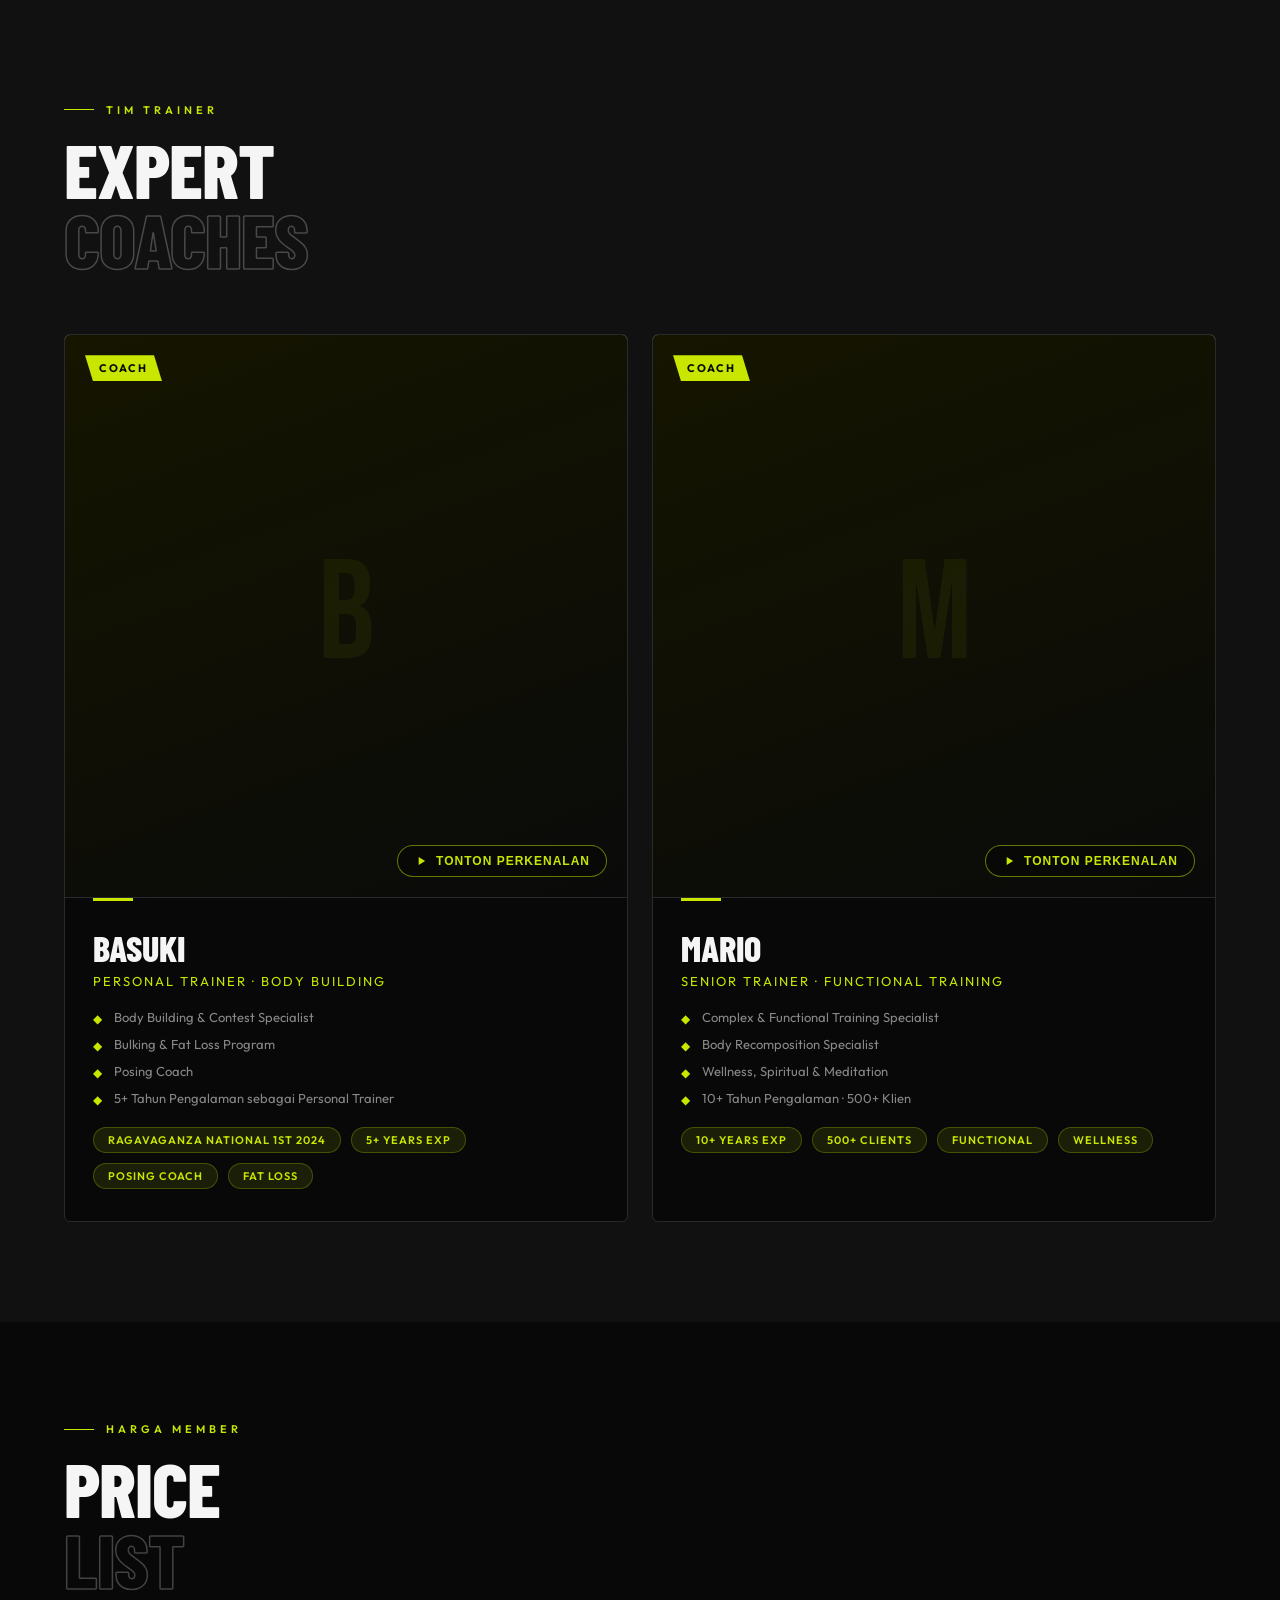
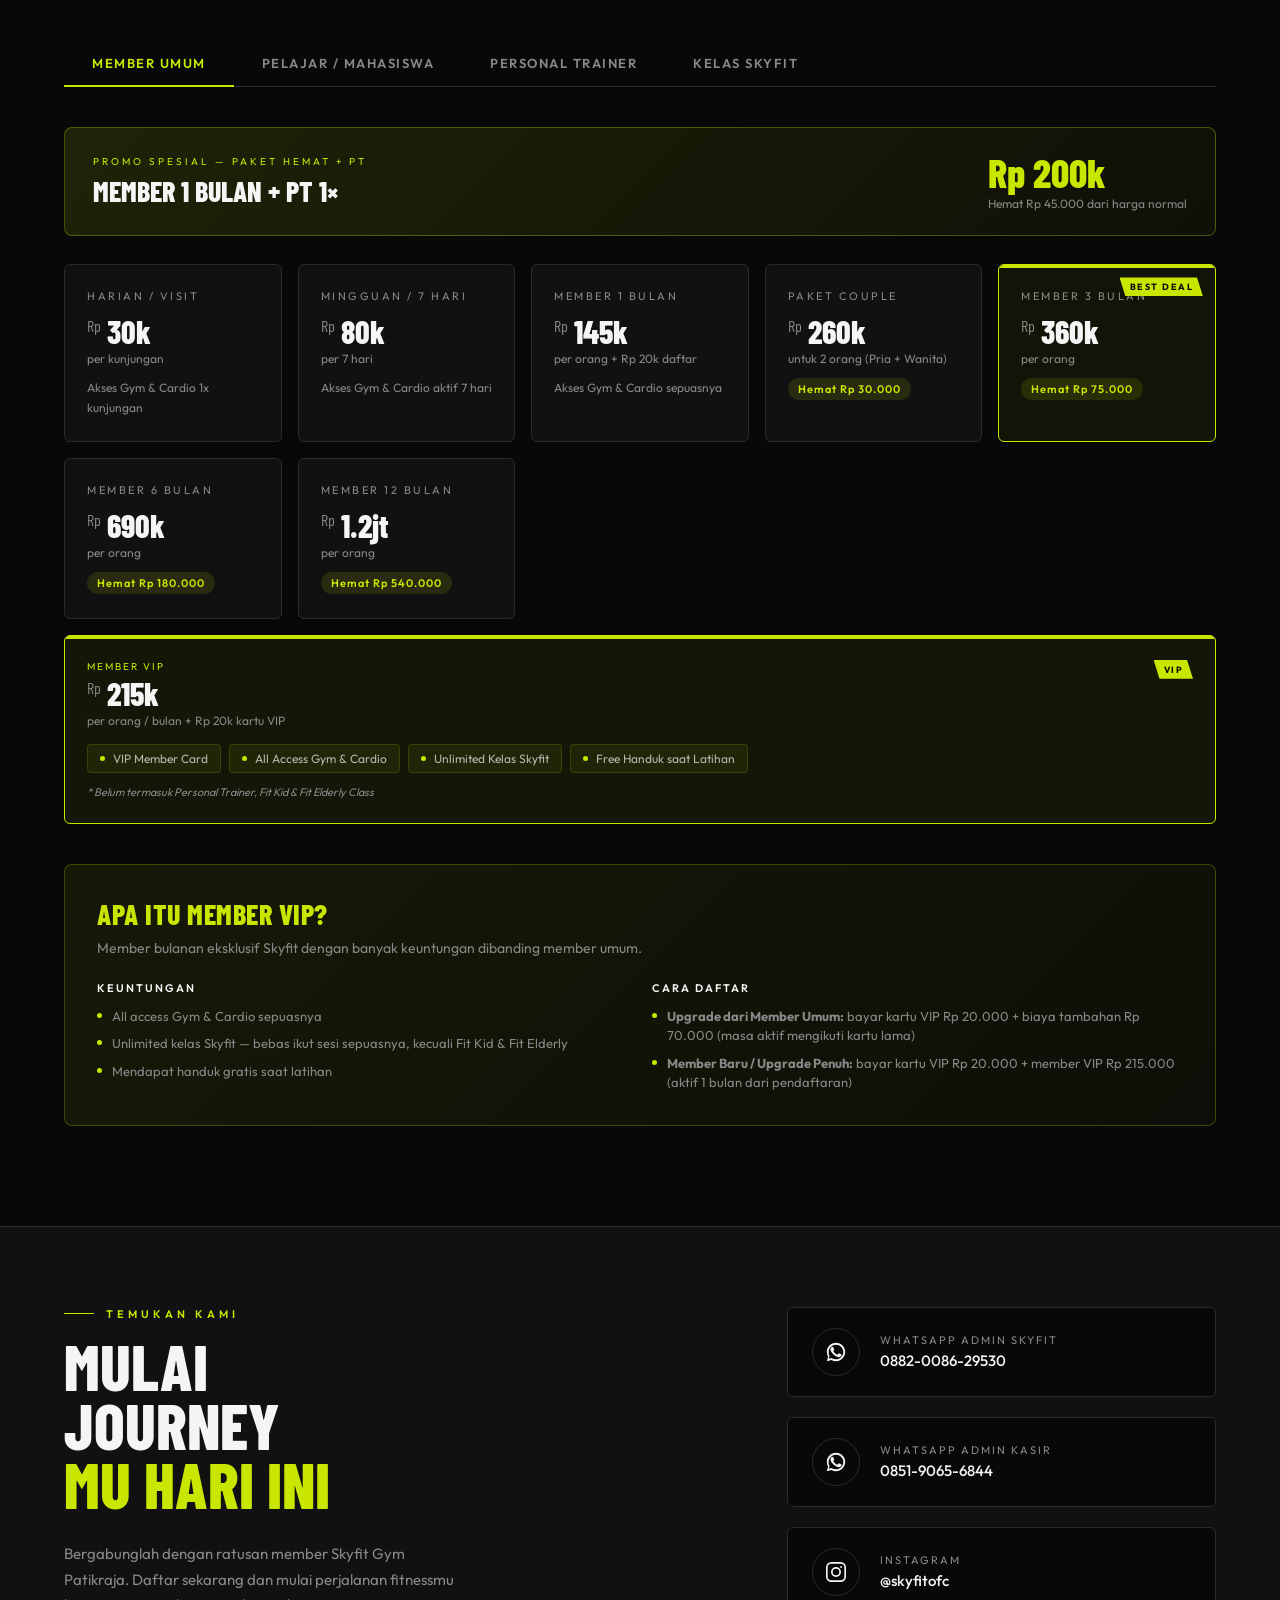
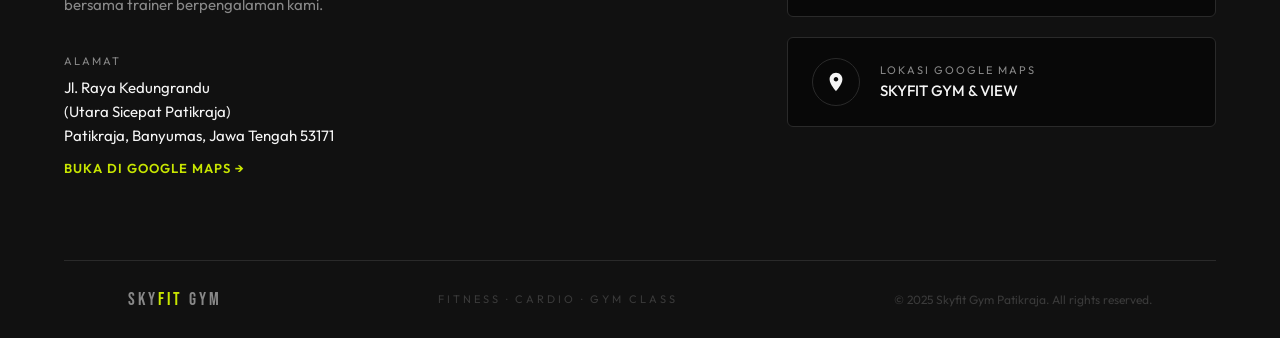
==== commit a1ad7496: "Update v5: Penyesuaian pricelist dengan tab Kelas Skyfit & VIP info section" ====
--- a/skyfit-gym.html
+++ b/skyfit-gym.html
@@ -1,9 +1,9 @@
-<!DOCTYPE html>
+﻿<!DOCTYPE html>
 <html lang="id">
 <head>
 <meta charset="UTF-8">
 <meta name="viewport" content="width=device-width, initial-scale=1.0">
-<title>Skyfit Gym Patikraja</title>
+<title>Skyfit Gym Patikraja — Fitness · Cardio · Gym Class</title>
 <link href="https://fonts.googleapis.com/css2?family=Bebas+Neue&family=Barlow+Condensed:wght@400;600;700;800&family=Outfit:wght@300;400;500;600&display=swap" rel="stylesheet">
 <link rel="stylesheet" href="assets/css/style.css">
 </head>
@@ -253,7 +253,8 @@
     <!-- COACH BASUKI -->
     <div class="trainer-card reveal reveal-delay-1">
       <div class="trainer-photo">
-        <img src="assets/img/coach-basuki.jpg" alt="Coach Basuki">
+        <img src="assets/img/coach-basuki.jpg" alt="Coach Basuki" onerror="this.style.display='none'">
+        <div class="trainer-photo-placeholder"><div class="trainer-initial">B</div></div>
         <div class="trainer-badge">Coach</div>
         <button class="trainer-video-btn" onclick="openVideoModal('basuki')">
           <svg width="14" height="14" viewBox="0 0 24 24" fill="currentColor"><path d="M8 5v14l11-7z"/></svg>
@@ -280,7 +281,8 @@
     <!-- COACH MARIO -->
     <div class="trainer-card reveal reveal-delay-2">
       <div class="trainer-photo">
-        <img src="assets/img/coach-mario.jpg" alt="Coach Mario">
+        <img src="assets/img/coach-mario.jpg" alt="Coach Mario" onerror="this.style.display='none'">
+        <div class="trainer-photo-placeholder"><div class="trainer-initial">M</div></div>
         <div class="trainer-badge">Coach</div>
         <button class="trainer-video-btn" onclick="openVideoModal('mario')">
           <svg width="14" height="14" viewBox="0 0 24 24" fill="currentColor"><path d="M8 5v14l11-7z"/></svg>
@@ -315,14 +317,15 @@
     <button class="tab-btn active" onclick="switchTab('umum',this)">Member Umum</button>
     <button class="tab-btn" onclick="switchTab('pelajar',this)">Pelajar / Mahasiswa</button>
     <button class="tab-btn" onclick="switchTab('pt',this)">Personal Trainer</button>
+    <button class="tab-btn" onclick="switchTab('kelas',this)">Kelas Skyfit</button>
   </div>
 
   <!-- UMUM -->
   <div class="tab-panel active" id="tab-umum">
     <div class="promo-banner reveal">
       <div>
-        <div class="promo-banner-label">🔥 Promo Spesial New Skyfit</div>
-        <div class="promo-banner-title">Paket Hemat:<br>Member 1 Bulan + PT 1×</div>
+        <div class="promo-banner-label">Promo Spesial — Paket Hemat + PT</div>
+        <div class="promo-banner-title">Member 1 Bulan + PT 1&times;</div>
       </div>
       <div class="promo-banner-price">
         <div class="big">Rp 200k</div>
@@ -330,30 +333,50 @@
       </div>
     </div>
     <div class="pricing-grid">
-      <div class="price-card reveal"><div class="price-type">Harian / Visit</div><div class="price-amount"><span class="currency">Rp</span> 30k</div><div class="price-per">per kunjungan</div><div class="price-desc">Akses Gym & Cardio 1x kunjungan</div></div>
-      <div class="price-card reveal reveal-delay-1"><div class="price-type">Mingguan / 7 Hari</div><div class="price-amount"><span class="currency">Rp</span> 80k</div><div class="price-per">per 7 hari</div><div class="price-desc">Akses Gym & Cardio aktif 7 hari</div></div>
-      <div class="price-card reveal reveal-delay-2"><div class="price-type">Member 1 Bulan</div><div class="price-amount"><span class="currency">Rp</span> 145k</div><div class="price-per">per orang + Rp 20k daftar</div><div class="price-desc">Akses Gym & Cardio sepuasnya</div></div>
-      <div class="price-card featured reveal reveal-delay-3"><div class="featured-badge">Best Deal</div><div class="price-type">Member 3 Bulan</div><div class="price-amount"><span class="currency">Rp</span> 360k</div><div class="price-per">per orang</div><div class="price-savings">Hemat Rp 75.000</div></div>
-      <div class="price-card reveal reveal-delay-4"><div class="price-type">Member 6 Bulan</div><div class="price-amount"><span class="currency">Rp</span> 690k</div><div class="price-per">per orang</div><div class="price-savings">Hemat Rp 180.000</div></div>
-      <div class="price-card reveal"><div class="price-type">Member 12 Bulan</div><div class="price-amount"><span class="currency">Rp</span> 1.2jt</div><div class="price-per">per orang</div><div class="price-savings">Hemat Rp 540.000</div></div>
-      <div class="price-card reveal reveal-delay-1"><div class="price-type">Paket Couple</div><div class="price-amount"><span class="currency">Rp</span> 260k</div><div class="price-per">untuk 2 orang</div><div class="price-savings">Hemat Rp 30.000</div><div class="price-desc">Pria + Wanita</div></div>
-      <!-- VIP MEMBER -->
+      <div class="price-card reveal"><div class="price-type">Harian / Visit</div><div class="price-amount"><span class="currency">Rp</span> 30k</div><div class="price-per">per kunjungan</div><div class="price-desc">Akses Gym &amp; Cardio 1x kunjungan</div></div>
+      <div class="price-card reveal reveal-delay-1"><div class="price-type">Mingguan / 7 Hari</div><div class="price-amount"><span class="currency">Rp</span> 80k</div><div class="price-per">per 7 hari</div><div class="price-desc">Akses Gym &amp; Cardio aktif 7 hari</div></div>
+      <div class="price-card reveal reveal-delay-2"><div class="price-type">Member 1 Bulan</div><div class="price-amount"><span class="currency">Rp</span> 145k</div><div class="price-per">per orang + Rp 20k daftar</div><div class="price-desc">Akses Gym &amp; Cardio sepuasnya</div></div>
+      <div class="price-card reveal reveal-delay-3"><div class="price-type">Paket Couple</div><div class="price-amount"><span class="currency">Rp</span> 260k</div><div class="price-per">untuk 2 orang (Pria + Wanita)</div><div class="price-savings">Hemat Rp 30.000</div></div>
+      <div class="price-card featured reveal reveal-delay-4"><div class="featured-badge">Best Deal</div><div class="price-type">Member 3 Bulan</div><div class="price-amount"><span class="currency">Rp</span> 360k</div><div class="price-per">per orang</div><div class="price-savings">Hemat Rp 75.000</div></div>
+      <div class="price-card reveal"><div class="price-type">Member 6 Bulan</div><div class="price-amount"><span class="currency">Rp</span> 690k</div><div class="price-per">per orang</div><div class="price-savings">Hemat Rp 180.000</div></div>
+      <div class="price-card reveal reveal-delay-1"><div class="price-type">Member 12 Bulan</div><div class="price-amount"><span class="currency">Rp</span> 1.2jt</div><div class="price-per">per orang</div><div class="price-savings">Hemat Rp 540.000</div></div>
       <div class="price-card vip reveal reveal-delay-2">
         <div class="vip-header">
           <div>
-            <div class="vip-badge-label">⭐ Member VIP</div>
-            <div class="price-amount"><span class="currency">Rp</span> 185k</div>
-            <div class="price-per">per orang / 1 bulan aktif</div>
+            <div class="vip-badge-label">Member VIP</div>
+            <div class="price-amount"><span class="currency">Rp</span> 215k</div>
+            <div class="price-per">per orang / bulan + Rp 20k kartu VIP</div>
           </div>
           <span class="featured-badge" style="position:relative;top:auto;right:auto;align-self:flex-start;">VIP</span>
         </div>
         <div class="vip-perks">
           <div class="vip-perk"><div class="vip-perk-dot"></div>VIP Member Card</div>
           <div class="vip-perk"><div class="vip-perk-dot"></div>All Access Gym &amp; Cardio</div>
-          <div class="vip-perk"><div class="vip-perk-dot"></div>Unlimited Kelas Reguler</div>
+          <div class="vip-perk"><div class="vip-perk-dot"></div>Unlimited Kelas Skyfit</div>
           <div class="vip-perk"><div class="vip-perk-dot"></div>Free Handuk saat Latihan</div>
         </div>
-        <div class="vip-note">* Unlimited kelas berlaku untuk semua kelas, kecuali Fit Kid &amp; Fit Elderly</div>
+        <div class="vip-note">* Belum termasuk Personal Trainer, Fit Kid &amp; Fit Elderly Class</div>
+      </div>
+    </div>
+    <div class="vip-info-box reveal">
+      <div class="vip-info-title">Apa itu Member VIP?</div>
+      <div class="vip-info-sub">Member bulanan eksklusif Skyfit dengan banyak keuntungan dibanding member umum.</div>
+      <div class="vip-info-grid">
+        <div>
+          <div class="vip-info-col-title">Keuntungan</div>
+          <div class="vip-info-list">
+            <div class="vip-info-item"><div class="vip-info-dot"></div>All access Gym &amp; Cardio sepuasnya</div>
+            <div class="vip-info-item"><div class="vip-info-dot"></div>Unlimited kelas Skyfit &mdash; bebas ikut sesi sepuasnya, kecuali Fit Kid &amp; Fit Elderly</div>
+            <div class="vip-info-item"><div class="vip-info-dot"></div>Mendapat handuk gratis saat latihan</div>
+          </div>
+        </div>
+        <div>
+          <div class="vip-info-col-title">Cara Daftar</div>
+          <div class="vip-info-list">
+            <div class="vip-info-item"><div class="vip-info-dot"></div><span><strong>Upgrade dari Member Umum:</strong> bayar kartu VIP Rp 20.000 + biaya tambahan Rp 70.000 (masa aktif mengikuti kartu lama)</span></div>
+            <div class="vip-info-item"><div class="vip-info-dot"></div><span><strong>Member Baru / Upgrade Penuh:</strong> bayar kartu VIP Rp 20.000 + member VIP Rp 215.000 (aktif 1 bulan dari pendaftaran)</span></div>
+          </div>
+        </div>
       </div>
     </div>
   </div>
@@ -362,8 +385,8 @@
   <div class="tab-panel" id="tab-pelajar">
     <div class="promo-banner reveal">
       <div>
-        <div class="promo-banner-label">🎓 Khusus Pelajar / Mahasiswa</div>
-        <div class="promo-banner-title">Wajib menunjukkan Kartu Pelajar<br><span style="font-size:18px;font-weight:400;color:var(--muted);">Maks. Pelajar 18th · Mahasiswa 22th</span></div>
+        <div class="promo-banner-label">Khusus Pelajar / Mahasiswa</div>
+        <div class="promo-banner-title">Wajib menunjukkan Kartu Pelajar<br><span style="font-size:18px;font-weight:400;color:var(--muted);">Maks. Pelajar 18th &middot; Mahasiswa 22th</span></div>
       </div>
     </div>
     <div class="pricing-grid">
@@ -373,23 +396,22 @@
       <div class="price-card featured reveal reveal-delay-3"><div class="featured-badge">Best Deal</div><div class="price-type">Member 3 Bulan</div><div class="price-amount"><span class="currency">Rp</span> 320k</div><div class="price-per">per orang</div><div class="price-savings">Hemat Rp 40.000</div></div>
       <div class="price-card reveal reveal-delay-4"><div class="price-type">Member 6 Bulan</div><div class="price-amount"><span class="currency">Rp</span> 600k</div><div class="price-per">per orang</div><div class="price-savings">Hemat Rp 120.000</div></div>
       <div class="price-card reveal"><div class="price-type">Member 12 Bulan</div><div class="price-amount"><span class="currency">Rp</span> 999k</div><div class="price-per">per orang</div><div class="price-savings">Hemat Rp 441.000</div></div>
-      <!-- VIP MEMBER PELAJAR -->
       <div class="price-card vip reveal reveal-delay-1">
         <div class="vip-header">
           <div>
-            <div class="vip-badge-label">⭐ Member VIP</div>
-            <div class="price-amount"><span class="currency">Rp</span> 185k</div>
-            <div class="price-per">per orang / 1 bulan aktif</div>
+            <div class="vip-badge-label">Member VIP</div>
+            <div class="price-amount"><span class="currency">Rp</span> 215k</div>
+            <div class="price-per">per orang / bulan + Rp 20k kartu VIP</div>
           </div>
           <span class="featured-badge" style="position:relative;top:auto;right:auto;align-self:flex-start;">VIP</span>
         </div>
         <div class="vip-perks">
           <div class="vip-perk"><div class="vip-perk-dot"></div>VIP Member Card</div>
           <div class="vip-perk"><div class="vip-perk-dot"></div>All Access Gym &amp; Cardio</div>
-          <div class="vip-perk"><div class="vip-perk-dot"></div>Unlimited Kelas Reguler</div>
+          <div class="vip-perk"><div class="vip-perk-dot"></div>Unlimited Kelas Skyfit</div>
           <div class="vip-perk"><div class="vip-perk-dot"></div>Free Handuk saat Latihan</div>
         </div>
-        <div class="vip-note">* Unlimited kelas berlaku untuk semua kelas, kecuali Fit Kid &amp; Fit Elderly</div>
+        <div class="vip-note">* Belum termasuk Personal Trainer, Fit Kid &amp; Fit Elderly Class</div>
       </div>
     </div>
   </div>
@@ -400,27 +422,70 @@
       <div style="background:rgba(200,230,0,0.05);border:1px solid rgba(200,230,0,0.2);border-radius:8px;padding:20px 24px;">
         <div style="font-size:11px;letter-spacing:2px;text-transform:uppercase;color:var(--lime);margin-bottom:8px;">Coach</div>
         <div style="font-family:'Barlow Condensed',sans-serif;font-size:28px;font-weight:800;text-transform:uppercase;">Coach Basuki</div>
-        <div style="font-size:12px;color:var(--muted);margin-top:4px;">Ragavaganza Champion 2024</div>
+        <div style="font-size:12px;color:var(--muted);margin-top:4px;">Ragavaganza National 1st Winner 2024</div>
       </div>
       <div style="background:rgba(200,230,0,0.05);border:1px solid rgba(200,230,0,0.2);border-radius:8px;padding:20px 24px;">
         <div style="font-size:11px;letter-spacing:2px;text-transform:uppercase;color:var(--lime);margin-bottom:8px;">Coach</div>
         <div style="font-family:'Barlow Condensed',sans-serif;font-size:28px;font-weight:800;text-transform:uppercase;">Coach Mario</div>
-        <div style="font-size:12px;color:var(--muted);margin-top:4px;">10+ Years · 500+ Clients</div>
+        <div style="font-size:12px;color:var(--muted);margin-top:4px;">10+ Years Experience &middot; 500+ Clients</div>
       </div>
     </div>
     <div class="pricing-grid">
-      <div class="price-card reveal"><div class="price-type">PT 1× Privat</div><div class="price-amount"><span class="currency">Rp</span> 100k</div><div class="price-per">per orang</div></div>
-      <div class="price-card reveal reveal-delay-1"><div class="price-type">PT 1× Couple</div><div class="price-amount"><span class="currency">Rp</span> 180k</div><div class="price-per">untuk 2 orang</div></div>
-      <div class="price-card reveal reveal-delay-2"><div class="price-type">PT 3× Privat</div><div class="price-amount"><span class="currency">Rp</span> 260k</div><div class="price-per">per orang</div><div class="price-savings">Hemat Rp 40.000</div></div>
-      <div class="price-card reveal reveal-delay-3"><div class="price-type">PT 3× Couple</div><div class="price-amount"><span class="currency">Rp</span> 450k</div><div class="price-per">untuk 2 orang</div><div class="price-savings">Hemat Rp 90.000</div></div>
-      <div class="price-card featured reveal reveal-delay-4"><div class="featured-badge">Popular</div><div class="price-type">PT 6× Privat</div><div class="price-amount"><span class="currency">Rp</span> 500k</div><div class="price-per">per orang</div><div class="price-savings">Hemat Rp 100.000</div></div>
-      <div class="price-card reveal"><div class="price-type">PT 6× Couple</div><div class="price-amount"><span class="currency">Rp</span> 850k</div><div class="price-per">untuk 2 orang</div><div class="price-savings">Hemat Rp 230.000</div></div>
-      <div class="price-card reveal reveal-delay-1"><div class="price-type">PT 12× Privat</div><div class="price-amount"><span class="currency">Rp</span> 950k</div><div class="price-per">per orang</div><div class="price-savings">Hemat Rp 250.000</div></div>
-      <div class="price-card featured reveal reveal-delay-2"><div class="featured-badge">Best Value</div><div class="price-type">PT 12× Couple</div><div class="price-amount"><span class="currency">Rp</span> 1.55jt</div><div class="price-per">untuk 2 orang</div><div class="price-savings">Hemat Rp 610.000</div></div>
-    </div>
-    <div style="margin-top:28px;padding:20px;border:1px solid var(--border);border-radius:6px;background:var(--card);" class="reveal">
-      <div style="font-size:11px;letter-spacing:2px;color:var(--lime);text-transform:uppercase;margin-bottom:8px;">Kelas Skyfit — Coming Soon</div>
-      <div style="font-size:15px;color:var(--muted);">Functional Training · Yoga &amp; Meditation · Body Pump · dan banyak lagi.</div>
+      <div class="price-card reveal"><div class="price-type">PT 1&times; Privat</div><div class="price-amount"><span class="currency">Rp</span> 100k</div><div class="price-per">per orang</div></div>
+      <div class="price-card reveal reveal-delay-1"><div class="price-type">PT 1&times; Couple</div><div class="price-amount"><span class="currency">Rp</span> 180k</div><div class="price-per">untuk 2 orang</div></div>
+      <div class="price-card reveal reveal-delay-2"><div class="price-type">Paket Hemat Group</div><div class="price-amount"><span class="currency">Rp</span> 70k</div><div class="price-per">per orang (group 3&ndash;5 orang)</div><div class="price-desc">Masa aktif PT 1 bulan. Wajib booking jadwal.</div></div>
+      <div class="price-card reveal reveal-delay-3"><div class="price-type">PT 3&times; Privat</div><div class="price-amount"><span class="currency">Rp</span> 260k</div><div class="price-per">per orang</div><div class="price-savings">Hemat Rp 40.000</div></div>
+      <div class="price-card reveal reveal-delay-4"><div class="price-type">PT 3&times; Couple</div><div class="price-amount"><span class="currency">Rp</span> 450k</div><div class="price-per">untuk 2 orang</div><div class="price-savings">Hemat Rp 90.000</div></div>
+      <div class="price-card reveal"><div class="price-type">PT 6&times; Privat</div><div class="price-amount"><span class="currency">Rp</span> 500k</div><div class="price-per">per orang</div><div class="price-savings">Hemat Rp 100.000</div></div>
+      <div class="price-card reveal reveal-delay-1"><div class="price-type">PT 6&times; Couple</div><div class="price-amount"><span class="currency">Rp</span> 850k</div><div class="price-per">untuk 2 orang</div><div class="price-savings">Hemat Rp 230.000</div></div>
+      <div class="price-card reveal reveal-delay-2"><div class="price-type">PT 12&times; Privat</div><div class="price-amount"><span class="currency">Rp</span> 950k</div><div class="price-per">per orang</div><div class="price-savings">Hemat Rp 250.000</div></div>
+      <div class="price-card featured reveal reveal-delay-3"><div class="featured-badge">Best Deal</div><div class="price-type">PT 12&times; Couple</div><div class="price-amount"><span class="currency">Rp</span> 1.55jt</div><div class="price-per">untuk 2 orang</div><div class="price-savings">Hemat Rp 610.000</div></div>
+    </div>
+    <div style="margin-top:20px;padding:16px 20px;border:1px solid var(--border);border-radius:6px;background:var(--card);" class="reveal">
+      <div style="font-size:10px;letter-spacing:2px;color:var(--muted);text-transform:uppercase;margin-bottom:6px;">Catatan</div>
+      <div style="font-size:13px;color:var(--muted);line-height:1.7;">Masa aktif Personal Trainer 1 bulan dari pendaftaran. Wajib booking jadwal terlebih dahulu.</div>
+    </div>
+  </div>
+
+  <!-- KELAS SKYFIT -->
+  <div class="tab-panel" id="tab-kelas">
+    <div class="promo-banner reveal" style="margin-bottom:32px;">
+      <div>
+        <div class="promo-banner-label">Member VIP &mdash; Unlimited Kelas</div>
+        <div class="promo-banner-title">Ikuti semua kelas sepuasnya<br><span style="font-size:16px;font-weight:400;color:var(--muted);">Kecuali Fit Kid &amp; Fit Elderly Class</span></div>
+      </div>
+      <div class="promo-banner-price">
+        <div class="big">Rp 215k</div>
+        <div class="save">VIP Membership / bulan</div>
+      </div>
+    </div>
+    <div class="kelas-group-title reveal">Kelas Reguler &mdash; Rp 30.000 / sesi</div>
+    <div class="kelas-grid reveal reveal-delay-1">
+      <div class="kelas-card"><div class="kelas-name">Aerobik</div><div class="kelas-row"><span class="sessions">1&times; Sesi</span><span class="price">Rp 30.000</span></div><div class="kelas-row"><span class="sessions">3&times; Sesi</span><span class="price">Rp 75.000</span><span class="saving">Hemat 15rb</span></div></div>
+      <div class="kelas-card"><div class="kelas-name">Body Combat</div><div class="kelas-row"><span class="sessions">1&times; Sesi</span><span class="price">Rp 30.000</span></div><div class="kelas-row"><span class="sessions">3&times; Sesi</span><span class="price">Rp 75.000</span><span class="saving">Hemat 15rb</span></div></div>
+      <div class="kelas-card"><div class="kelas-name">Body Pump</div><div class="kelas-row"><span class="sessions">1&times; Sesi</span><span class="price">Rp 30.000</span></div><div class="kelas-row"><span class="sessions">3&times; Sesi</span><span class="price">Rp 75.000</span><span class="saving">Hemat 15rb</span></div></div>
+      <div class="kelas-card"><div class="kelas-name">Full Body HIIT</div><div class="kelas-row"><span class="sessions">1&times; Sesi</span><span class="price">Rp 30.000</span></div><div class="kelas-row"><span class="sessions">3&times; Sesi</span><span class="price">Rp 75.000</span><span class="saving">Hemat 15rb</span></div></div>
+      <div class="kelas-card"><div class="kelas-name">Agility &amp; Strength</div><div class="kelas-row"><span class="sessions">1&times; Sesi</span><span class="price">Rp 30.000</span></div><div class="kelas-row"><span class="sessions">3&times; Sesi</span><span class="price">Rp 75.000</span><span class="saving">Hemat 15rb</span></div></div>
+    </div>
+    <div class="kelas-group-title reveal" style="margin-top:32px;">Kelas Premium &mdash; Rp 35.000 / sesi</div>
+    <div class="kelas-grid reveal reveal-delay-1">
+      <div class="kelas-card"><div class="kelas-name">Yoga &amp; Meditasi</div><div class="kelas-row"><span class="sessions">1&times; Sesi</span><span class="price">Rp 35.000</span></div><div class="kelas-row"><span class="sessions">3&times; Sesi</span><span class="price">Rp 90.000</span><span class="saving">Hemat 15rb</span></div></div>
+      <div class="kelas-card"><div class="kelas-name">Functional Training</div><div class="kelas-row"><span class="sessions">1&times; Sesi</span><span class="price">Rp 35.000</span></div><div class="kelas-row"><span class="sessions">3&times; Sesi</span><span class="price">Rp 90.000</span><span class="saving">Hemat 15rb</span></div></div>
+      <div class="kelas-card"><div class="kelas-name">Fit Boxing Class</div><div class="kelas-row"><span class="sessions">1&times; Sesi</span><span class="price">Rp 35.000</span></div><div class="kelas-row"><span class="sessions">3&times; Sesi</span><span class="price">Rp 90.000</span><span class="saving">Hemat 15rb</span></div></div>
+    </div>
+    <div class="kelas-group-title reveal" style="margin-top:32px;">Kelas Eksklusif</div>
+    <div class="kelas-grid reveal reveal-delay-1">
+      <div class="kelas-card exclusive"><div class="kelas-exclusive-badge">Eksklusif</div><div class="kelas-name">Fit Kid Class</div><div style="font-size:11px;color:var(--muted);margin-bottom:10px;">untuk anak-anak</div><div class="kelas-row"><span class="sessions">1&times; Sesi</span><span class="price">Rp 55.000</span></div><div class="kelas-row"><span class="sessions">3&times; Sesi</span><span class="price">Rp 140.000</span><span class="saving">Hemat 25rb</span></div></div>
+      <div class="kelas-card exclusive"><div class="kelas-exclusive-badge">Eksklusif</div><div class="kelas-name">Fit Elderly Class</div><div style="font-size:11px;color:var(--muted);margin-bottom:10px;">untuk orang tua &amp; lansia</div><div class="kelas-row"><span class="sessions">1&times; Sesi</span><span class="price">Rp 50.000</span></div><div class="kelas-row"><span class="sessions">3&times; Sesi</span><span class="price">Rp 130.000</span><span class="saving">Hemat 20rb</span></div></div>
+    </div>
+    <div class="schedule-rules reveal" style="margin-top:28px;">
+      <div class="schedule-rules-title">Ketentuan Kelas</div>
+      <ul>
+        <li>Limited slot hanya <strong style="color:var(--white);">4&ndash;8 orang per sesi</strong>.</li>
+        <li>Peserta wajib booking terlebih dahulu, atau mendaftar mendadak jika kuota masih tersedia.</li>
+        <li>Member VIP dapat menikmati <strong style="color:var(--lime);">Unlimited Kelas</strong>, kecuali Fit Kid &amp; Fit Elderly.</li>
+        <li>Member umum dan Non Member/Visit dapat mengikuti kelas dengan biaya tambahan per sesi.</li>
+      </ul>
     </div>
   </div>
 </section>
--- a/assets/css/style.css
+++ b/assets/css/style.css
@@ -185,12 +185,12 @@
   .trainers-grid { display: grid; grid-template-columns: 1fr 1fr; gap: 24px; margin-top: 60px; }
   .trainer-card { background: var(--black); border: 1px solid var(--border); border-radius: 6px; overflow: hidden; transition: border-color 0.3s, transform 0.3s; }
   .trainer-card:hover { border-color: var(--lime); transform: translateY(-6px); }
-  .trainer-photo { height: 380px; background: var(--card2); position: relative; overflow: hidden; display: flex; align-items: flex-end; }
-  .trainer-photo img { width: 100%; height: 100%; object-fit: cover; object-position: top center; filter: brightness(0.7) saturate(0.7); transition: filter 0.4s; }
-  .trainer-card:hover .trainer-photo img { filter: brightness(0.85) saturate(0.9); }
-  .trainer-photo-placeholder { width: 100%; height: 100%; display: flex; align-items: center; justify-content: center; background: linear-gradient(160deg, #151500, #0a0a0a); }
+  .trainer-photo { aspect-ratio: 1 / 1; width: 100%; background: var(--card2); position: relative; overflow: hidden; }
+  .trainer-photo img { position: absolute; inset: 0; width: 100%; height: 100%; object-fit: cover; object-position: center top; filter: brightness(0.82) saturate(0.85); transition: filter 0.4s; }
+  .trainer-card:hover .trainer-photo img { filter: brightness(0.95) saturate(1); }
+  .trainer-photo-placeholder { position: absolute; inset: 0; display: flex; align-items: center; justify-content: center; background: linear-gradient(160deg, #151500, #0a0a0a); }
   .trainer-initial { font-family: 'Bebas Neue', sans-serif; font-size: 140px; color: rgba(200,230,0,0.06); line-height: 1; }
-  .trainer-badge { position: absolute; top: 20px; left: 20px; background: var(--lime); color: var(--black); font-size: 11px; font-weight: 700; letter-spacing: 2px; padding: 6px 14px; text-transform: uppercase; clip-path: polygon(0 0, calc(100% - 8px) 0, 100% 100%, 8px 100%); }
+  .trainer-badge { position: absolute; top: 20px; left: 20px; background: var(--lime); color: var(--black); font-size: 11px; font-weight: 700; letter-spacing: 2px; padding: 6px 14px; text-transform: uppercase; clip-path: polygon(0 0, calc(100% - 8px) 0, 100% 100%, 8px 100%); z-index: 2; }
   .trainer-info { padding: 28px 28px 32px; border-top: 1px solid var(--border); position: relative; }
   .trainer-info::before { content: ''; position: absolute; top: 0; left: 28px; width: 40px; height: 3px; background: var(--lime); }
   .trainer-name { font-family: 'Barlow Condensed', sans-serif; font-size: 36px; font-weight: 800; text-transform: uppercase; margin-bottom: 4px; }
@@ -201,7 +201,50 @@
   .trainer-achievements { display: flex; gap: 10px; flex-wrap: wrap; margin-top: 20px; }
   .achievement-pill { background: rgba(200,230,0,0.1); border: 1px solid rgba(200,230,0,0.25); color: var(--lime); font-size: 11px; font-weight: 600; letter-spacing: 1px; text-transform: uppercase; padding: 5px 14px; border-radius: 40px; }
 
-  /* ── PRICING ── */
+  /* ── KELAS PRICING GRID ── */
+  .kelas-group-title {
+    font-family: 'Barlow Condensed', sans-serif;
+    font-size: 13px; font-weight: 700; letter-spacing: 3px; text-transform: uppercase;
+    color: var(--muted); margin: 28px 0 12px; padding-bottom: 8px;
+    border-bottom: 1px solid var(--border);
+  }
+  .kelas-grid { display: grid; grid-template-columns: repeat(auto-fill, minmax(180px, 1fr)); gap: 12px; }
+  .kelas-card {
+    background: var(--card); border: 1px solid var(--border); border-radius: 6px;
+    padding: 18px 16px; transition: border-color 0.3s, transform 0.2s; position: relative; overflow: hidden;
+  }
+  .kelas-card::before { content: ''; position: absolute; top: 0; left: 0; right: 0; height: 2px; background: transparent; transition: background 0.3s; }
+  .kelas-card:hover { border-color: rgba(200,230,0,0.4); transform: translateY(-3px); }
+  .kelas-card:hover::before { background: var(--lime); }
+  .kelas-card.exclusive { border-color: rgba(200,230,0,0.3); background: rgba(200,230,0,0.04); }
+  .kelas-card.exclusive::before { background: var(--lime); }
+  .kelas-name { font-family: 'Barlow Condensed', sans-serif; font-size: 17px; font-weight: 700; text-transform: uppercase; margin-bottom: 12px; letter-spacing: 0.5px; }
+  .kelas-row { display: flex; justify-content: space-between; align-items: center; font-size: 12px; margin-bottom: 5px; }
+  .kelas-row .sessions { color: var(--muted); font-weight: 500; }
+  .kelas-row .price { color: var(--white); font-weight: 600; font-family: 'Barlow Condensed', sans-serif; font-size: 15px; }
+  .kelas-row .saving { color: var(--lime); font-size: 11px; }
+  .kelas-exclusive-badge { position: absolute; top: 10px; right: 10px; background: rgba(200,230,0,0.15); border: 1px solid rgba(200,230,0,0.3); color: var(--lime); font-size: 8px; font-weight: 700; letter-spacing: 1.5px; text-transform: uppercase; padding: 3px 8px; border-radius: 3px; }
+
+  /* VIP INFO section inside pricelist */
+  .vip-info-box {
+    margin-top: 40px; padding: 32px;
+    background: linear-gradient(135deg, rgba(200,230,0,0.08), rgba(200,230,0,0.03));
+    border: 1px solid rgba(200,230,0,0.25); border-radius: 8px;
+  }
+  .vip-info-title {
+    font-family: 'Barlow Condensed', sans-serif;
+    font-size: 28px; font-weight: 800; text-transform: uppercase; letter-spacing: 0.5px;
+    color: var(--lime); margin-bottom: 8px;
+  }
+  .vip-info-sub { font-size: 14px; color: var(--muted); margin-bottom: 24px; }
+  .vip-info-grid { display: grid; grid-template-columns: 1fr 1fr; gap: 24px; }
+  .vip-info-col-title { font-size: 11px; letter-spacing: 2px; text-transform: uppercase; color: var(--white); margin-bottom: 12px; font-weight: 600; }
+  .vip-info-list { display: flex; flex-direction: column; gap: 8px; }
+  .vip-info-item { display: flex; align-items: flex-start; gap: 10px; font-size: 13px; color: var(--muted); line-height: 1.5; }
+  .vip-info-dot { width: 5px; height: 5px; border-radius: 50%; background: var(--lime); flex-shrink: 0; margin-top: 6px; }
+  .vip-info-note { margin-top: 20px; padding: 14px 18px; background: rgba(0,0,0,0.3); border-radius: 4px; border-left: 3px solid rgba(200,230,0,0.4); }
+  .vip-info-note p { font-size: 12px; color: var(--muted); line-height: 1.7; }
+  .vip-info-note strong { color: var(--white); font-weight: 500; }
   #pricelist { background: var(--black); }
   .pricing-tabs { display: flex; margin: 48px 0 40px; border-bottom: 1px solid var(--border); }
   .tab-btn { background: none; border: none; cursor: pointer; padding: 14px 28px; font-family: 'Outfit', sans-serif; font-size: 13px; font-weight: 600; letter-spacing: 1.5px; text-transform: uppercase; color: var(--muted); border-bottom: 2px solid transparent; transition: color 0.2s, border-color 0.2s; margin-bottom: -1px; }
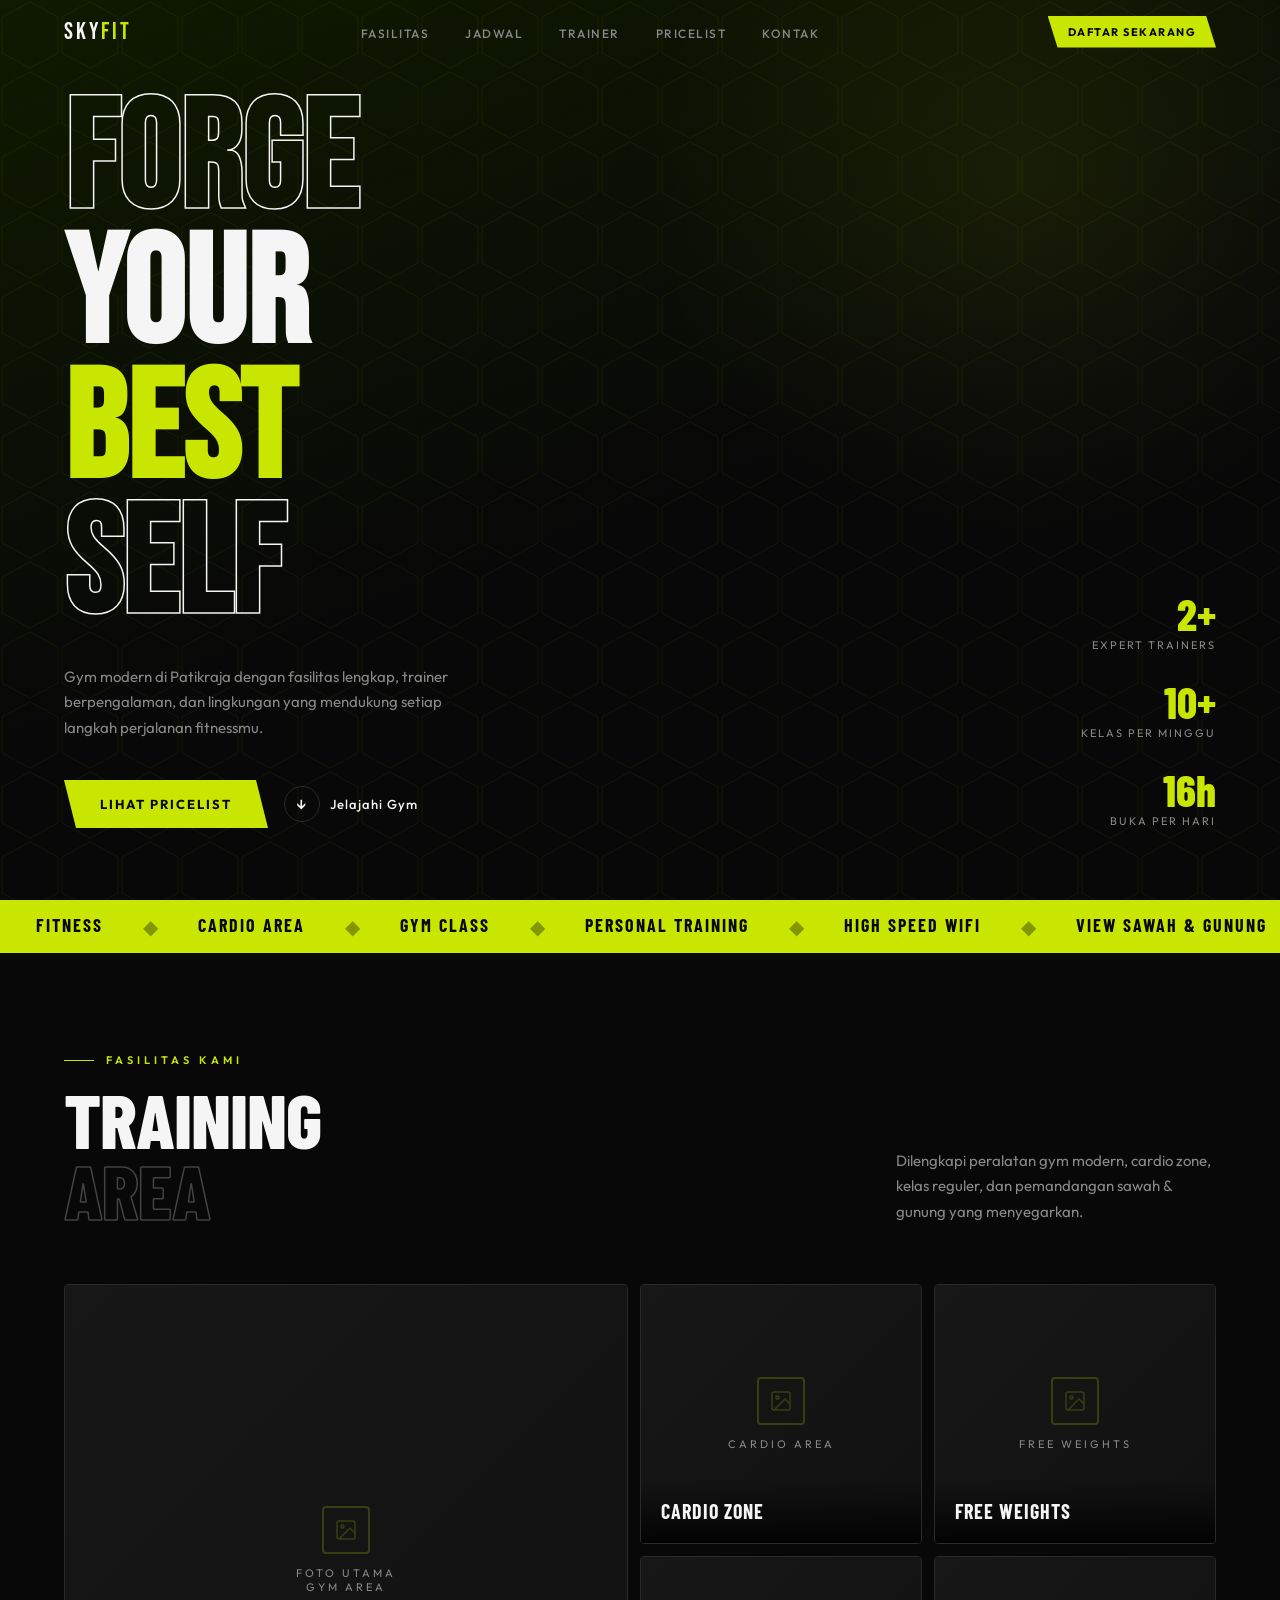
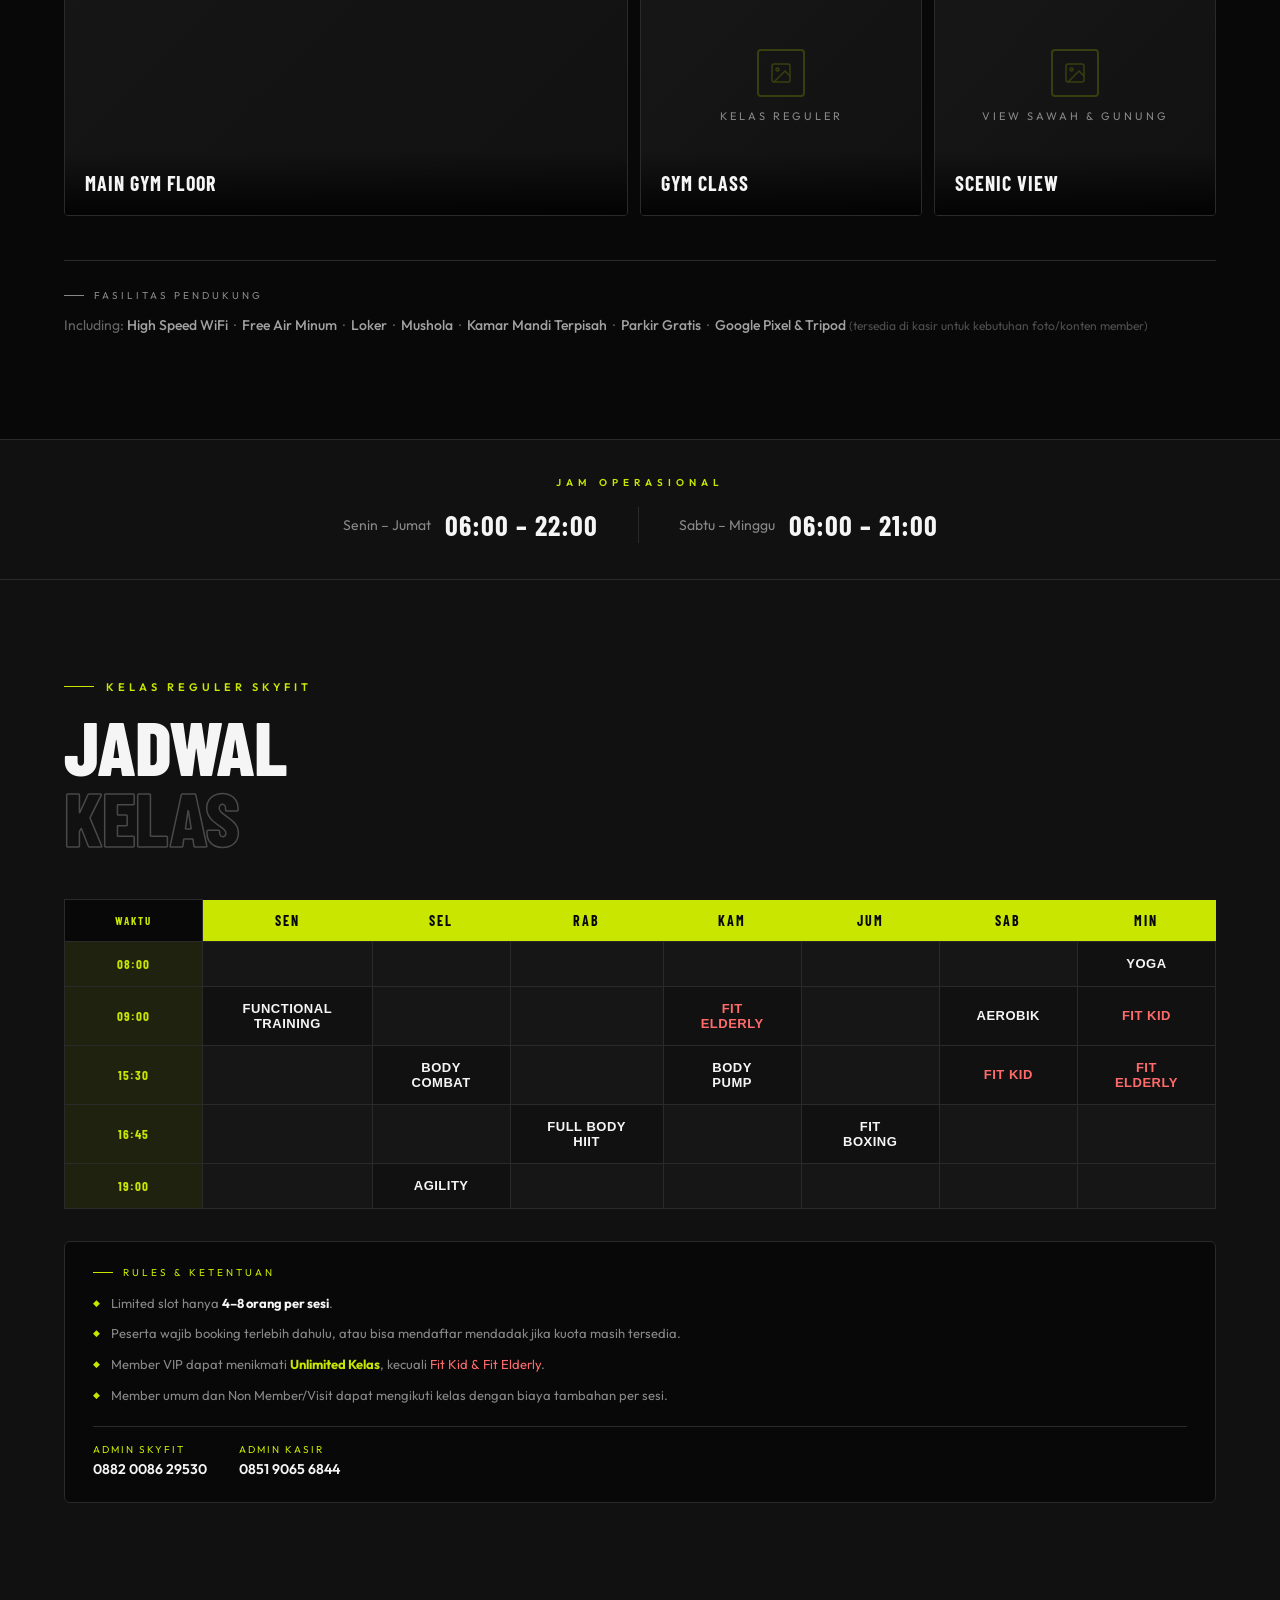
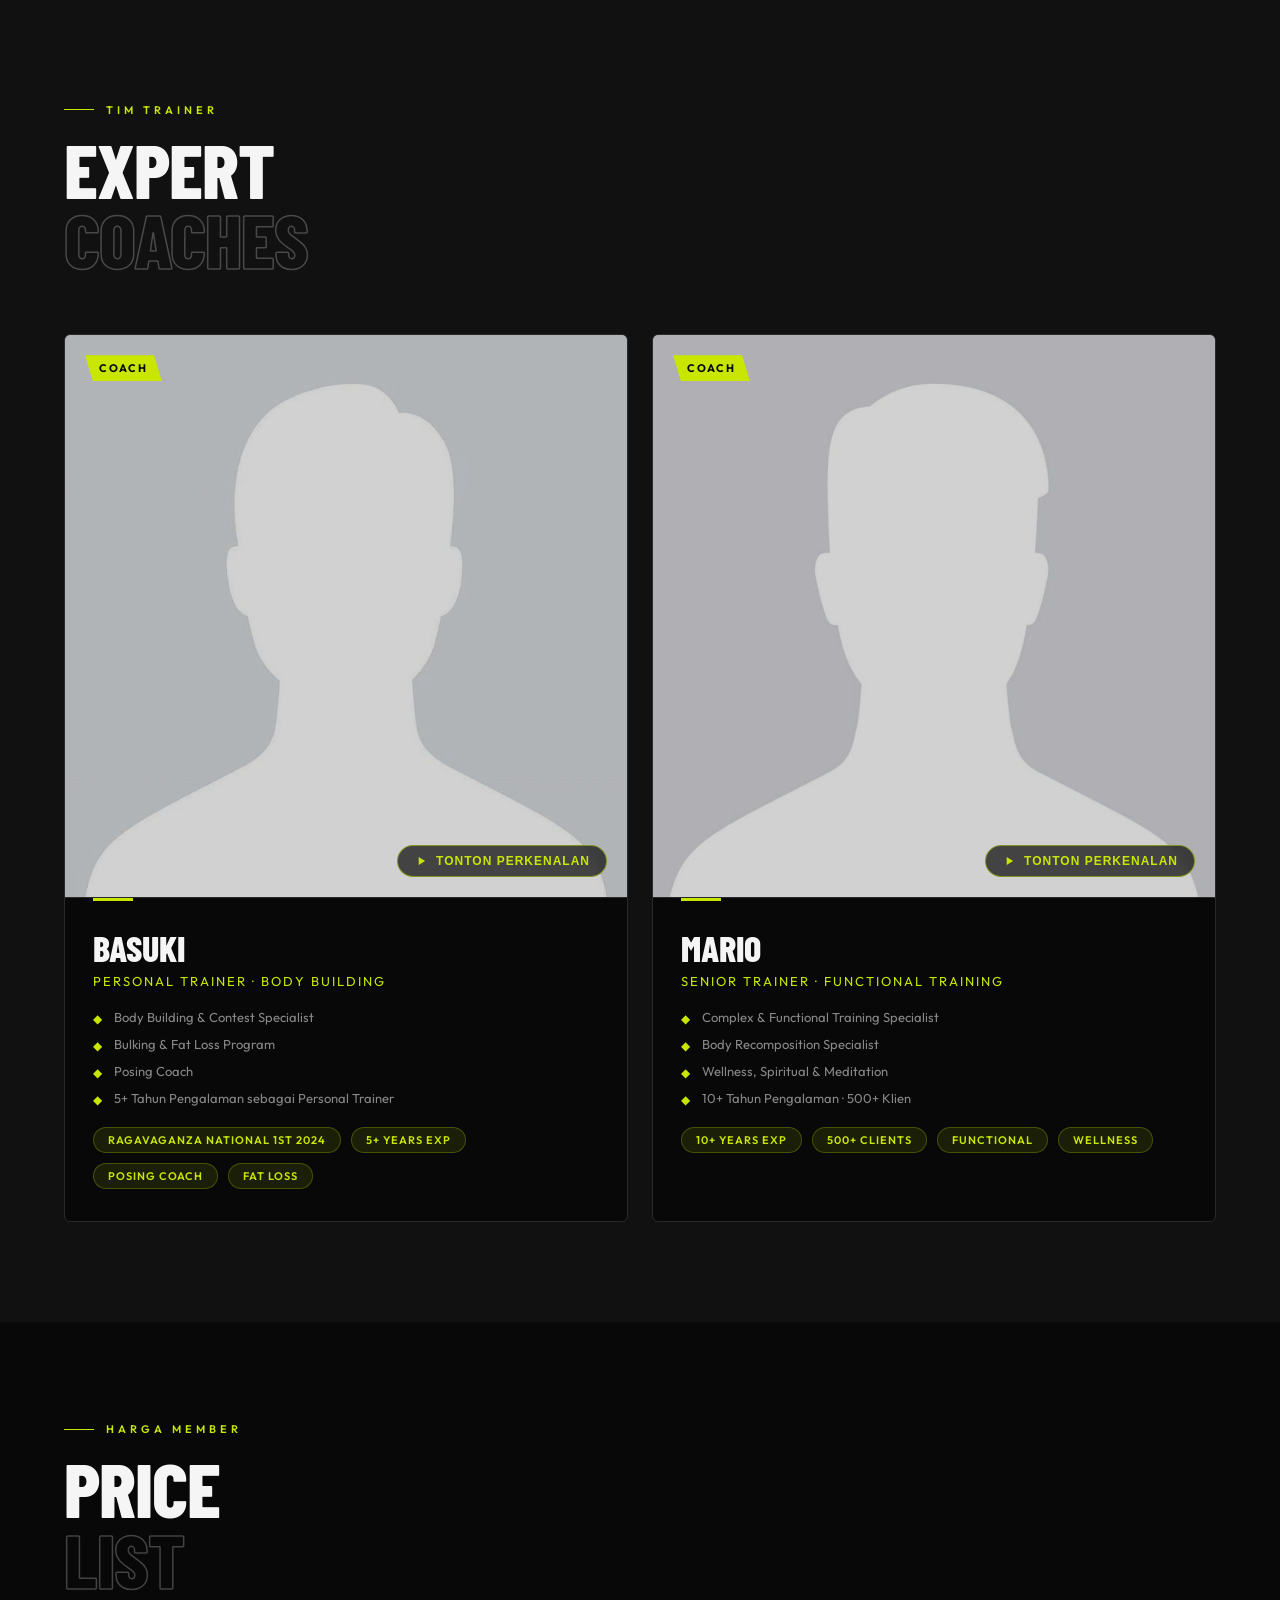
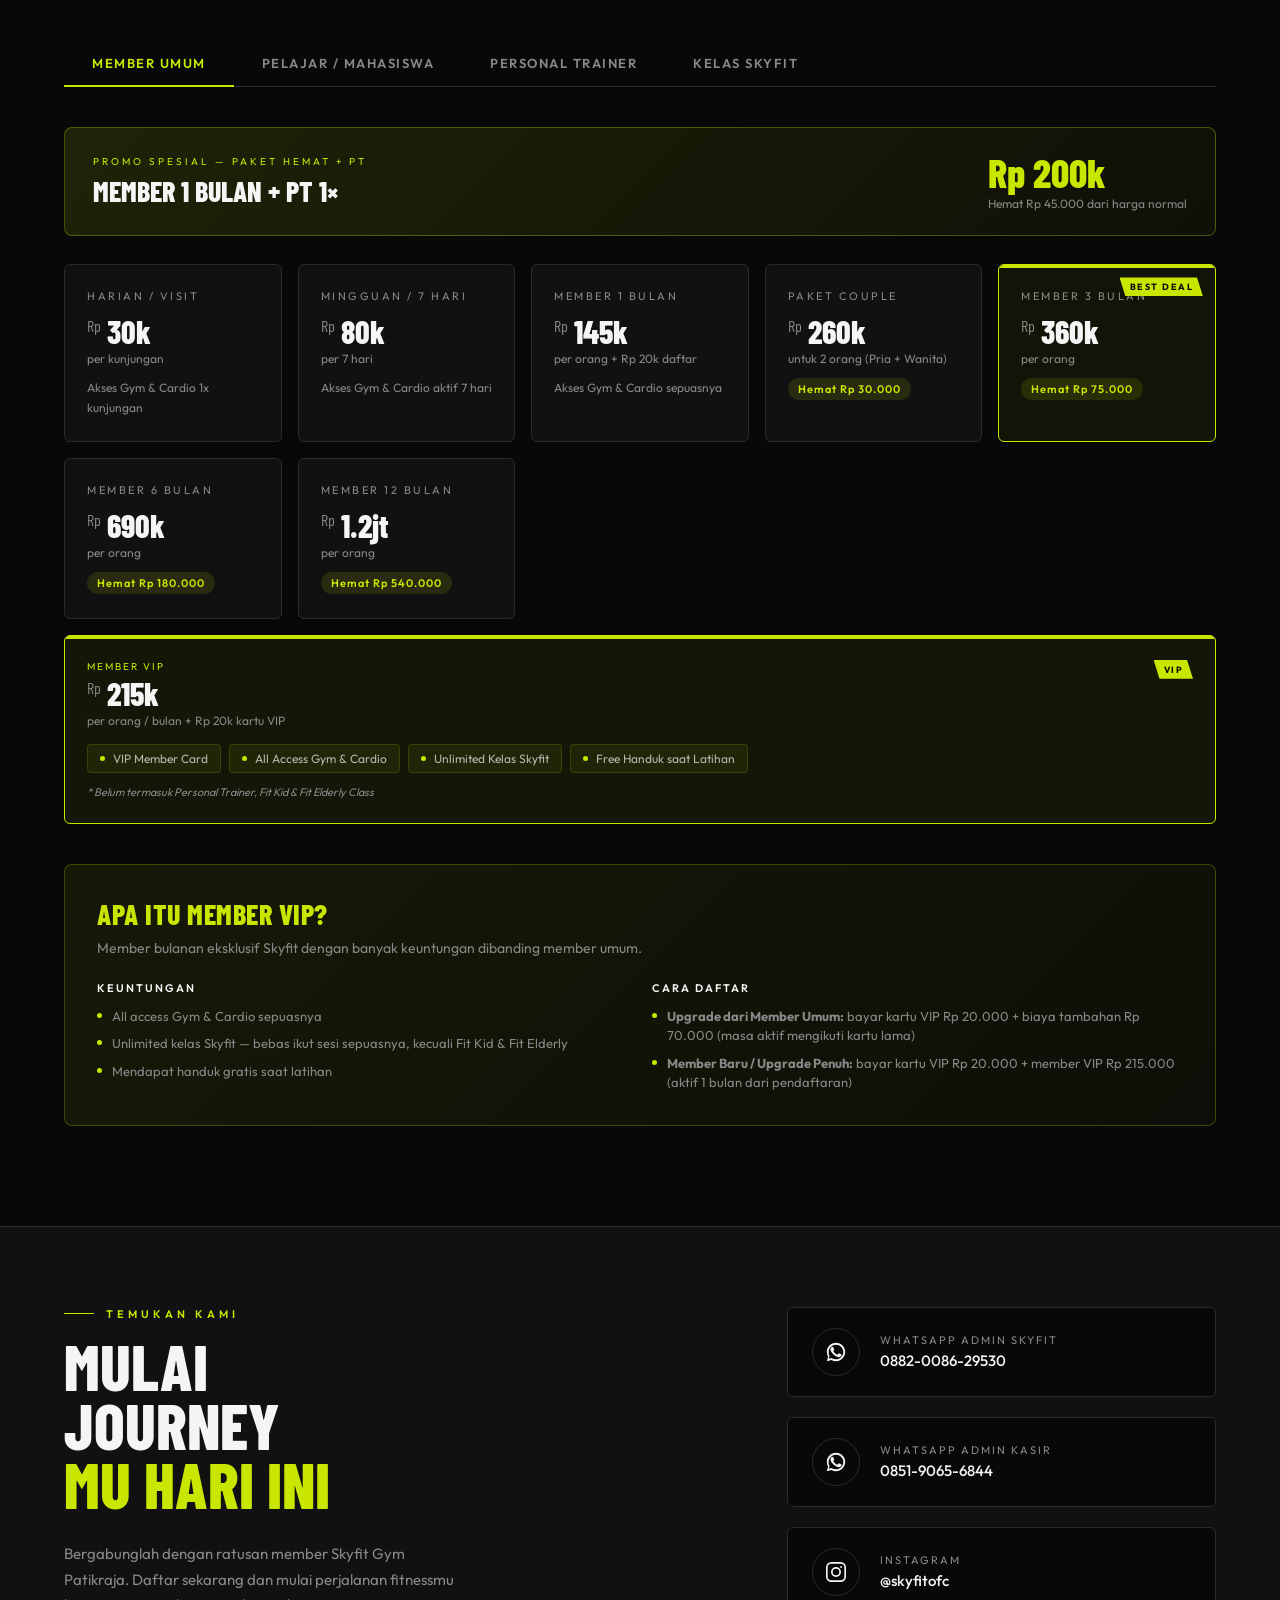
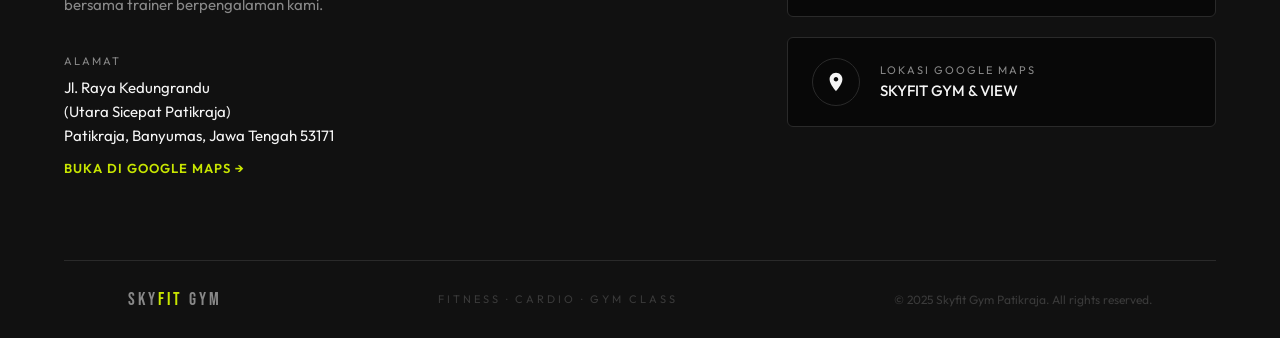
==== commit 05072cc5: "Fix: Hapus placeholder yang menutupi foto asli trainer" ====
--- a/skyfit-gym.html
+++ b/skyfit-gym.html
@@ -1,4 +1,4 @@
-﻿<!DOCTYPE html>
+<!DOCTYPE html>
 <html lang="id">
 <head>
 <meta charset="UTF-8">
@@ -254,7 +254,6 @@
     <div class="trainer-card reveal reveal-delay-1">
       <div class="trainer-photo">
         <img src="assets/img/coach-basuki.jpg" alt="Coach Basuki" onerror="this.style.display='none'">
-        <div class="trainer-photo-placeholder"><div class="trainer-initial">B</div></div>
         <div class="trainer-badge">Coach</div>
         <button class="trainer-video-btn" onclick="openVideoModal('basuki')">
           <svg width="14" height="14" viewBox="0 0 24 24" fill="currentColor"><path d="M8 5v14l11-7z"/></svg>
@@ -282,7 +281,6 @@
     <div class="trainer-card reveal reveal-delay-2">
       <div class="trainer-photo">
         <img src="assets/img/coach-mario.jpg" alt="Coach Mario" onerror="this.style.display='none'">
-        <div class="trainer-photo-placeholder"><div class="trainer-initial">M</div></div>
         <div class="trainer-badge">Coach</div>
         <button class="trainer-video-btn" onclick="openVideoModal('mario')">
           <svg width="14" height="14" viewBox="0 0 24 24" fill="currentColor"><path d="M8 5v14l11-7z"/></svg>
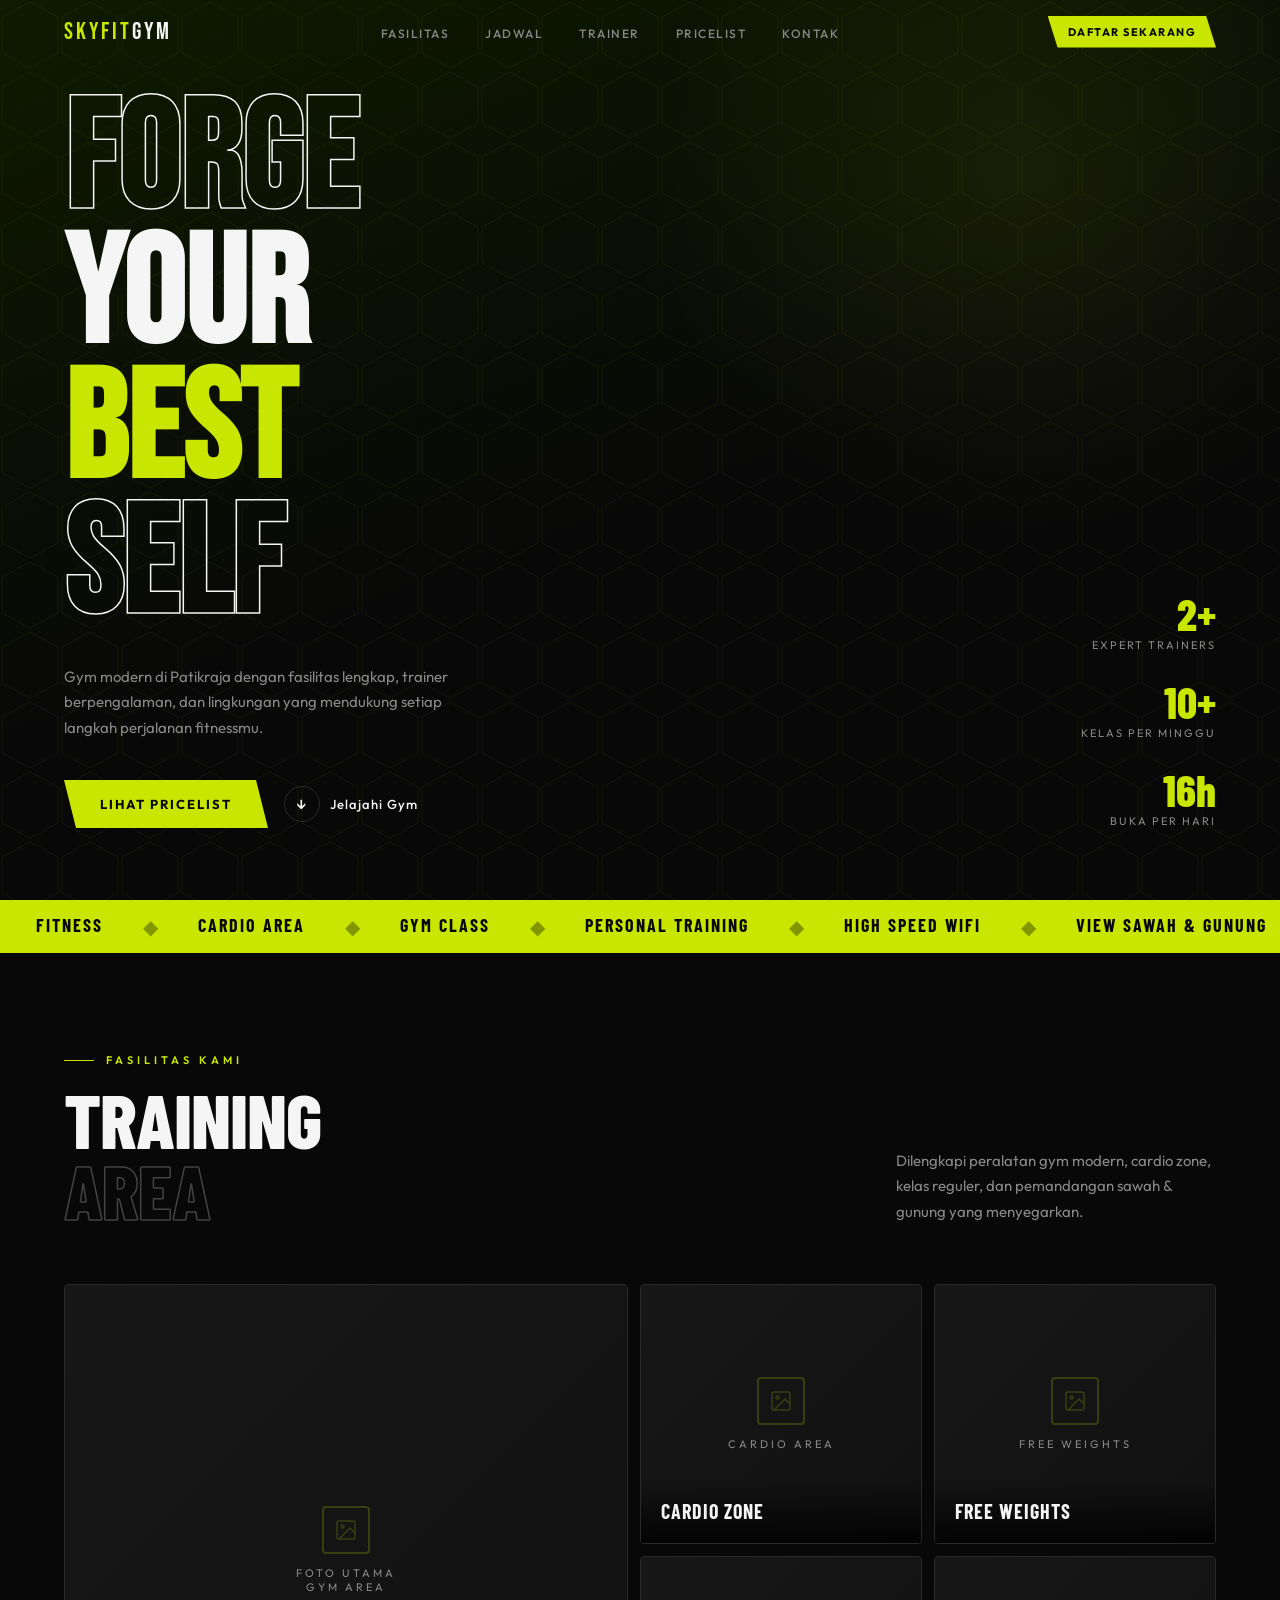
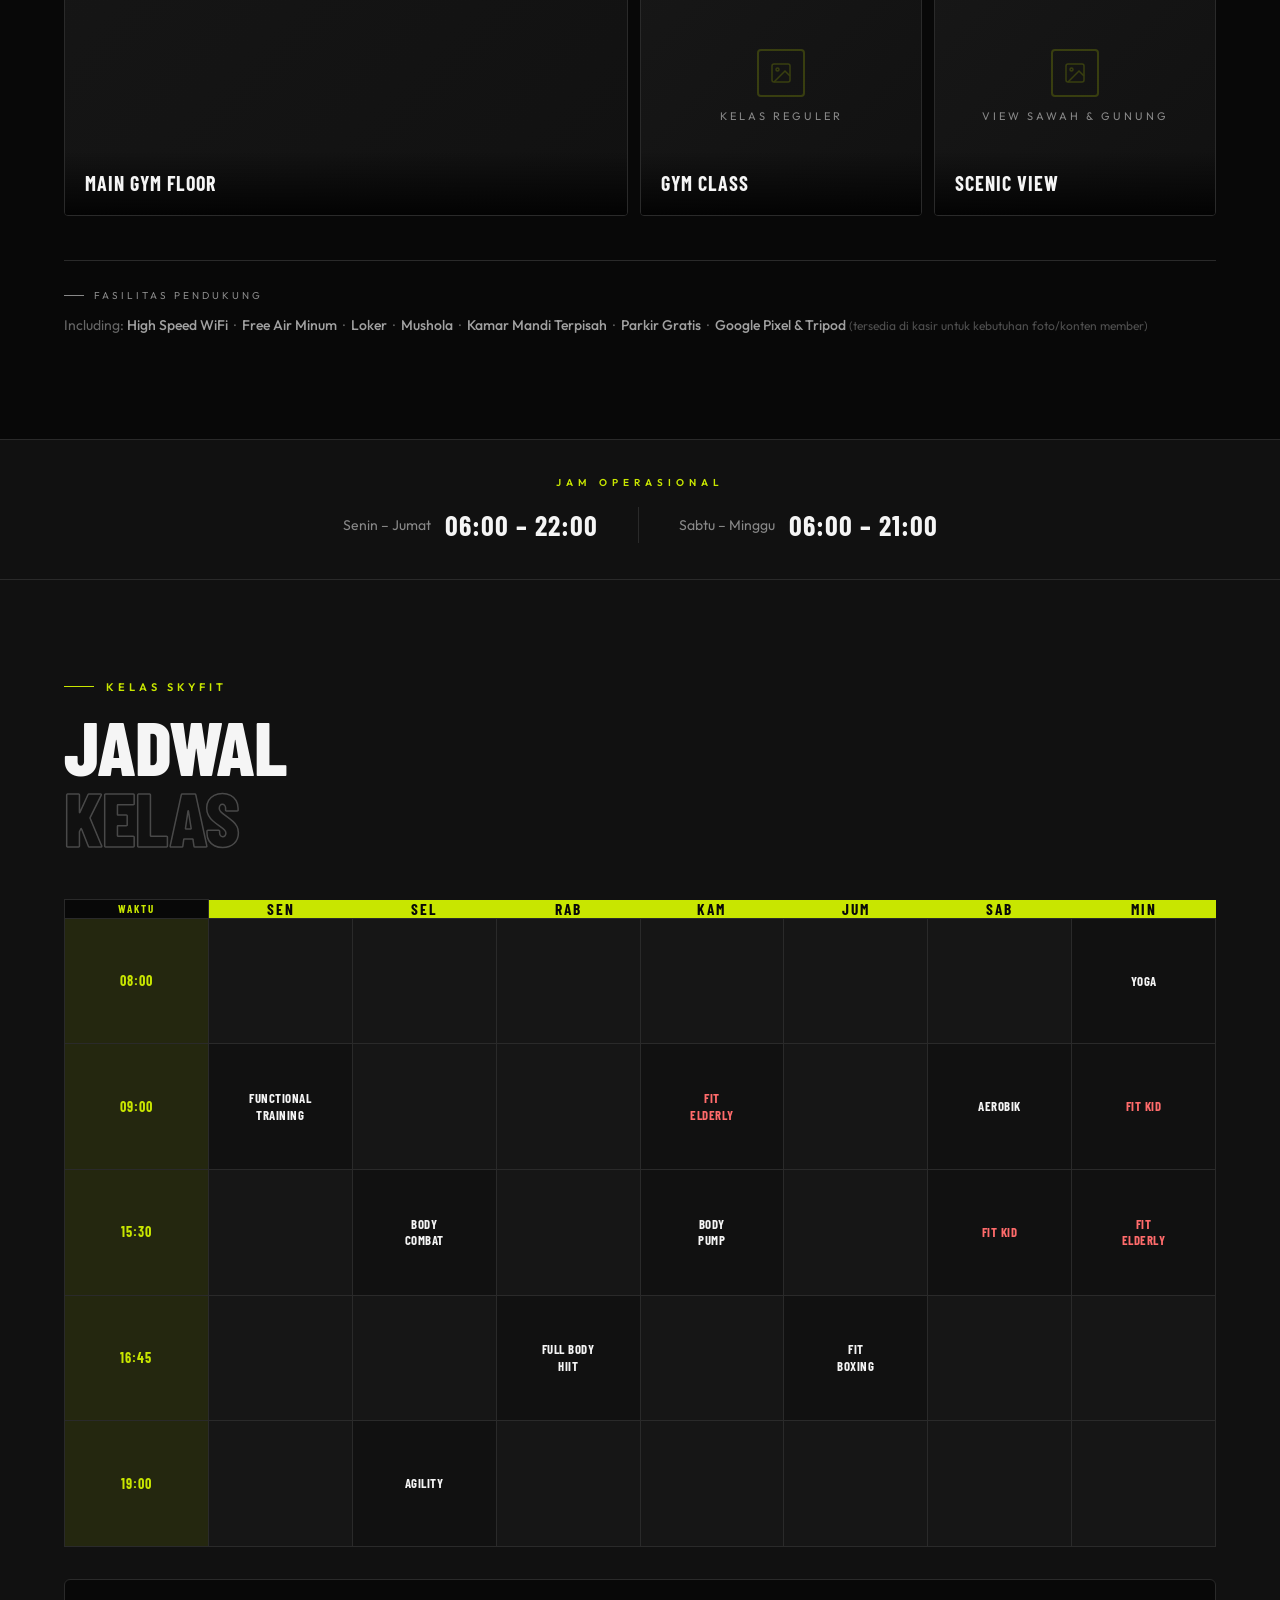
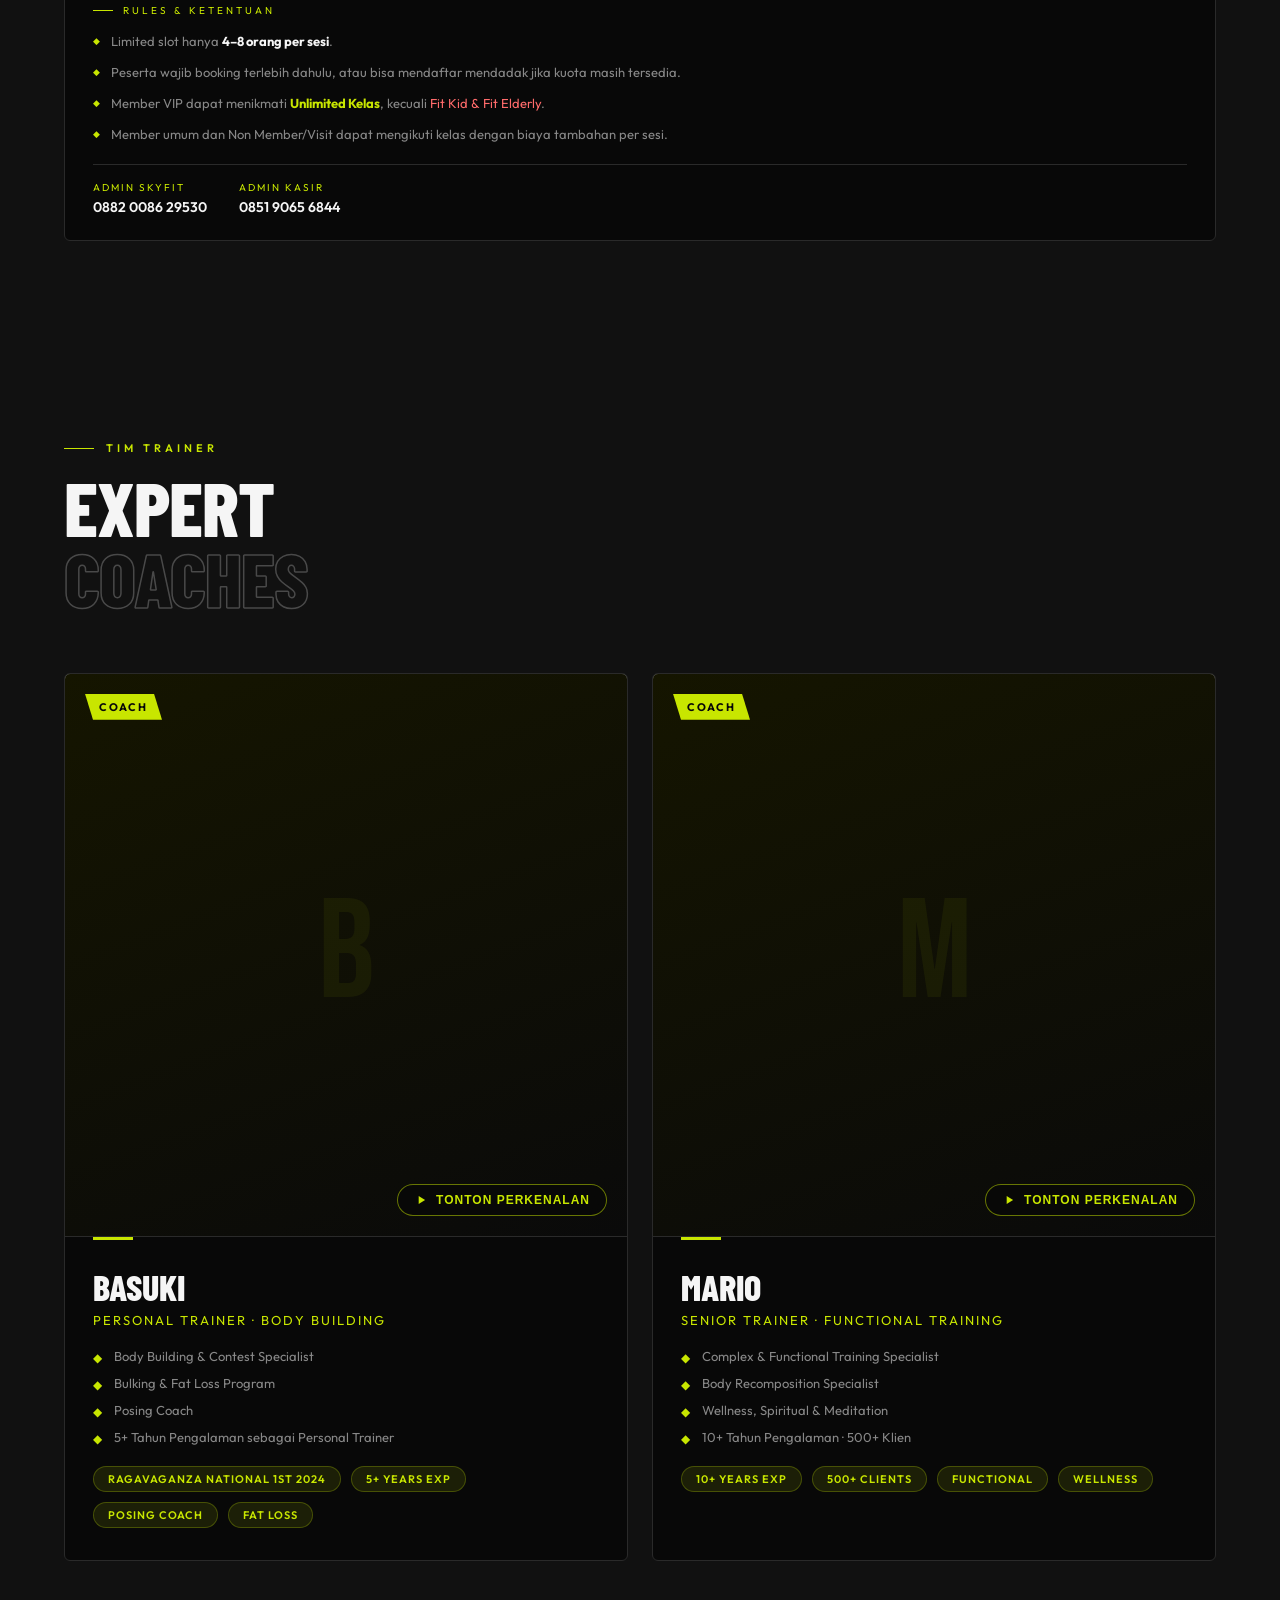
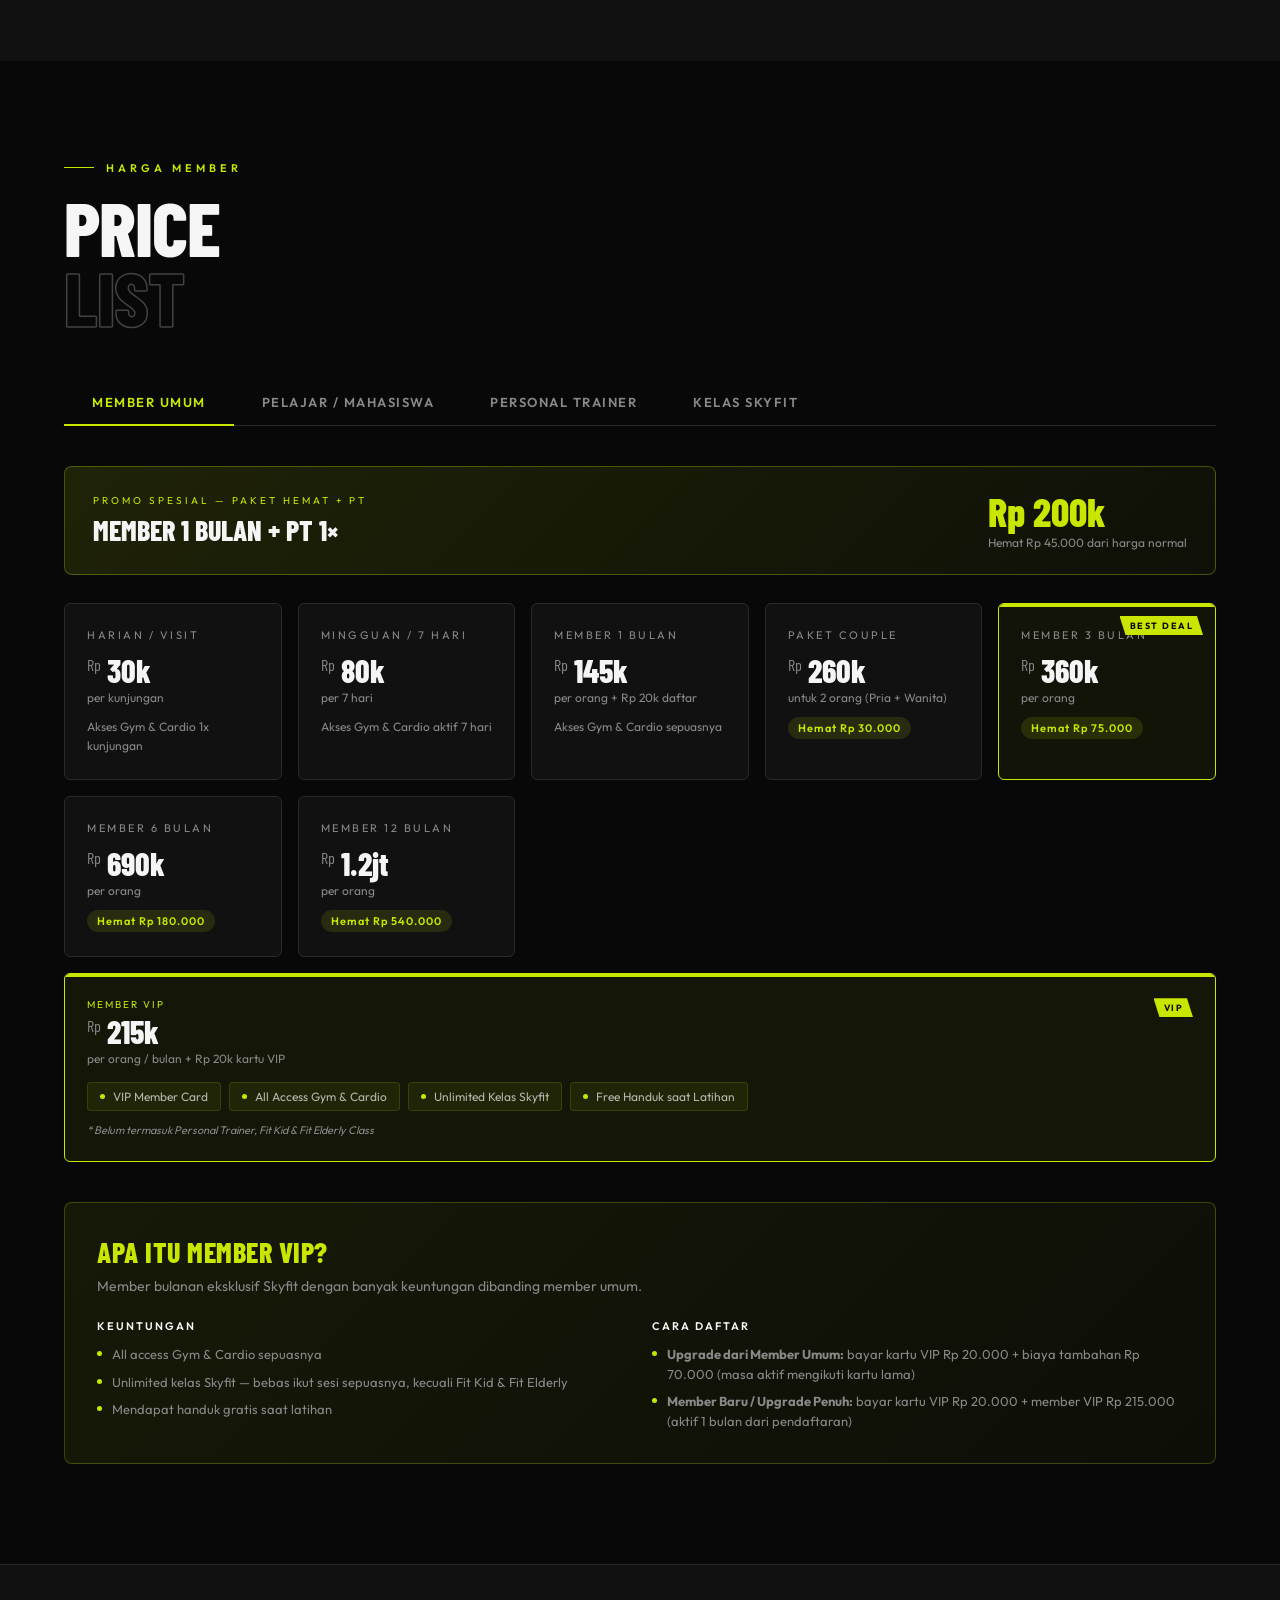
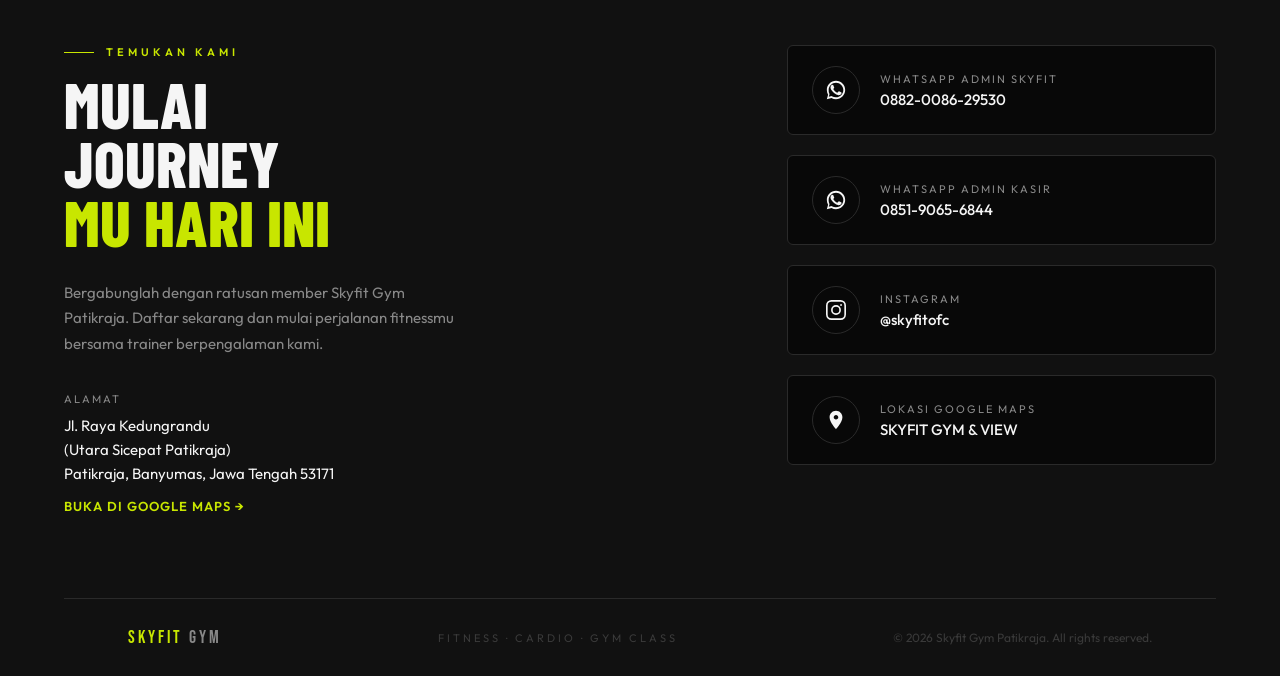
==== commit 411d7762: "chore: memindahkan file web langsung ke root folder repository" ====
--- a/skyfit-gym.html
+++ b/skyfit-gym.html
@@ -5,13 +5,13 @@
 <meta name="viewport" content="width=device-width, initial-scale=1.0">
 <title>Skyfit Gym Patikraja — Fitness · Cardio · Gym Class</title>
 <link href="https://fonts.googleapis.com/css2?family=Bebas+Neue&family=Barlow+Condensed:wght@400;600;700;800&family=Outfit:wght@300;400;500;600&display=swap" rel="stylesheet">
-<link rel="stylesheet" href="assets/css/style.css">
+<link rel="stylesheet" href="css/style.css">
 </head>
 <body>
 
 <!-- NAVBAR -->
 <nav id="navbar">
-  <div class="nav-logo">SKY<span>FIT</span></div>
+  <div class="nav-logo"><span>SKYFIT</span>GYM</div>
   <ul class="nav-links">
     <li><a href="#fasilitas">Fasilitas</a></li>
     <li><a href="#jadwal">Jadwal</a></li>
@@ -152,11 +152,32 @@
 
 <!-- JADWAL KELAS -->
 <section id="jadwal">
-  <div class="section-tag reveal">Kelas Reguler Skyfit</div>
+  <div class="section-tag reveal">Kelas Skyfit</div>
   <h2 class="section-title reveal reveal-delay-1">JADWAL<br><span class="outline">KELAS</span></h2>
 
   <div class="schedule-wrap reveal reveal-delay-2">
-    <table class="schedule-table">
+    <div class="schedule-stage" id="scheduleStage">
+      <!-- HOVER OVERLAY -->
+      <div class="schedule-overlay" id="scheduleOverlay">
+        <div class="sov-inner">
+          <div class="sov-slides" id="sovSlides"></div>
+          <div class="sov-gradient"></div>
+          <div class="sov-dots" id="sovDots"></div>
+          <div class="sov-info">
+            <div class="sov-info-left">
+              <div class="sov-time-badge" id="sovTimeBadge"></div>
+              <div class="sov-class-name" id="sovClassName"></div>
+            </div>
+            <button class="sov-btn" id="sovVideoBtn">
+              <svg width="14" height="14" viewBox="0 0 24 24" fill="currentColor"><path d="M8 5v14l11-7z"/></svg>
+              Lihat Kelas
+            </button>
+          </div>
+          <button class="sov-close" id="sovClose">✕</button>
+        </div>
+      </div>
+
+      <table class="schedule-table">
       <thead>
         <tr>
           <th style="background:var(--black);color:var(--lime);border:1px solid var(--border);font-size:11px;letter-spacing:2px;">Waktu</th>
@@ -222,6 +243,7 @@
         </tr>
       </tbody>
     </table>
+    </div><!-- /schedule-stage -->
   </div>
 
   <div class="schedule-rules reveal reveal-delay-3">
@@ -253,7 +275,8 @@
     <!-- COACH BASUKI -->
     <div class="trainer-card reveal reveal-delay-1">
       <div class="trainer-photo">
-        <img src="assets/img/coach-basuki.jpg" alt="Coach Basuki" onerror="this.style.display='none'">
+        <img src="img/coach-basuki.jpg" alt="Coach Basuki" onerror="this.style.display='none'">
+        <div class="trainer-photo-placeholder"><div class="trainer-initial">B</div></div>
         <div class="trainer-badge">Coach</div>
         <button class="trainer-video-btn" onclick="openVideoModal('basuki')">
           <svg width="14" height="14" viewBox="0 0 24 24" fill="currentColor"><path d="M8 5v14l11-7z"/></svg>
@@ -280,7 +303,8 @@
     <!-- COACH MARIO -->
     <div class="trainer-card reveal reveal-delay-2">
       <div class="trainer-photo">
-        <img src="assets/img/coach-mario.jpg" alt="Coach Mario" onerror="this.style.display='none'">
+        <img src="img/coach-mario.jpg" alt="Coach Mario" onerror="this.style.display='none'">
+        <div class="trainer-photo-placeholder"><div class="trainer-initial">M</div></div>
         <div class="trainer-badge">Coach</div>
         <button class="trainer-video-btn" onclick="openVideoModal('mario')">
           <svg width="14" height="14" viewBox="0 0 24 24" fill="currentColor"><path d="M8 5v14l11-7z"/></svg>
@@ -566,9 +590,9 @@
   </div>
 
   <footer>
-    <div class="footer-brand">SKY<span>FIT</span> GYM</div>
+    <div class="footer-brand"><span>SKYFIT</span> GYM</div>
     <div class="footer-tagline">Fitness · Cardio · Gym Class</div>
-    <div class="footer-copy">© 2025 Skyfit Gym Patikraja. All rights reserved.</div>
+    <div class="footer-copy">© 2026 Skyfit Gym Patikraja. All rights reserved.</div>
   </footer>
 </section>
 
@@ -585,6 +609,6 @@
   </div>
 </div>
 
-<script src="assets/js/main.js"></script>
+<script src="js/main.js"></script>
 </body>
 </html>
--- a/css/style.css
+++ b/css/style.css
@@ -0,0 +1,674 @@
+:root {
+  --lime: #C8E600;
+  --black: #080808;
+  --card: #111111;
+  --card2: #171717;
+  --border: #2a2a2a;
+  --muted: #888888;
+  --white: #f5f5f5;
+  --gray: #3a3a3a;
+}
+* { margin: 0; padding: 0; box-sizing: border-box; }
+html { scroll-behavior: smooth; }
+body { background: var(--black); color: var(--white); font-family: 'Outfit', sans-serif; overflow-x: hidden; }
+::-webkit-scrollbar { width: 4px; }
+::-webkit-scrollbar-track { background: var(--black); }
+::-webkit-scrollbar-thumb { background: var(--lime); border-radius: 2px; }
+
+/* ── NAVBAR fix: grid layout prevents logo/content overlap ── */
+nav {
+  position: fixed; top: 0; width: 100%; z-index: 100;
+  height: 64px; padding: 0 5vw;
+  display: grid;
+  grid-template-columns: auto 1fr auto;
+  align-items: center; gap: 16px;
+  background: transparent;
+  transition: background 0.4s, backdrop-filter 0.4s;
+  border-bottom: 1px solid transparent;
+}
+nav.scrolled { background: rgba(8,8,8,0.92); backdrop-filter: blur(16px); border-bottom-color: var(--border); }
+.nav-logo { font-family: 'Bebas Neue', sans-serif; font-size: 24px; letter-spacing: 3px; color: var(--white); white-space: nowrap; }
+.nav-logo span { color: var(--lime); }
+.nav-links { display: flex; list-style: none; justify-content: center; }
+.nav-links a {
+  text-decoration: none; color: var(--muted);
+  font-size: 12px; font-weight: 500; letter-spacing: 1.5px; text-transform: uppercase;
+  padding: 0 18px; white-space: nowrap; transition: color 0.2s;
+}
+.nav-links a:hover { color: var(--lime); }
+.nav-cta {
+  background: var(--lime); color: var(--black);
+  padding: 9px 20px; font-size: 11px; font-weight: 700; letter-spacing: 1.5px;
+  text-transform: uppercase; text-decoration: none; white-space: nowrap;
+  clip-path: polygon(0 0, calc(100% - 10px) 0, 100% 100%, 10px 100%);
+  transition: background 0.2s;
+}
+.nav-cta:hover { background: var(--white); }
+
+/* ── HERO ── */
+#hero {
+  min-height: 100vh; display: flex; flex-direction: column; justify-content: flex-end;
+  padding: 0 5vw 8vh; position: relative; overflow: hidden;
+}
+.hero-bg { position: absolute; inset: 0; background: linear-gradient(160deg, #0f1a00 0%, #080808 55%); }
+.hero-hex {
+  position: absolute; inset: 0; opacity: 0.06;
+  background-image: url("data:image/svg+xml,%3Csvg xmlns='http://www.w3.org/2000/svg' width='60' height='70'%3E%3Cpolygon points='30,2 58,17 58,53 30,68 2,53 2,17' fill='none' stroke='%23C8E600' stroke-width='1'/%3E%3C/svg%3E");
+  background-size: 60px 70px;
+}
+.hero-glow { position: absolute; top: -20%; right: -10%; width: 60vw; height: 80vh; background: radial-gradient(ellipse, rgba(200,230,0,0.08) 0%, transparent 70%); pointer-events: none; }
+.hero-tag { font-size: 12px; letter-spacing: 4px; text-transform: uppercase; color: var(--lime); font-weight: 600; margin-bottom: 20px; display: flex; align-items: center; gap: 12px; position: relative; z-index: 2; }
+.hero-tag::before { content: ''; width: 40px; height: 1px; background: var(--lime); }
+.hero-headline { font-family: 'Bebas Neue', sans-serif; font-size: clamp(70px, 12vw, 160px); line-height: 0.88; position: relative; z-index: 2; margin-top: auto; padding-top: 80px; }
+.hero-headline .outline { -webkit-text-stroke: 1.5px var(--white); color: transparent; }
+.hero-headline .accent { color: var(--lime); }
+.hero-sub { font-size: 15px; color: var(--muted); max-width: 420px; line-height: 1.7; margin: 28px 0 40px; position: relative; z-index: 2; }
+.hero-actions { display: flex; gap: 16px; align-items: center; position: relative; z-index: 2; }
+.btn-primary { background: var(--lime); color: var(--black); padding: 16px 36px; font-weight: 700; font-size: 13px; letter-spacing: 2px; text-transform: uppercase; text-decoration: none; clip-path: polygon(0 0, calc(100% - 12px) 0, 100% 100%, 12px 100%); transition: background 0.2s; display: inline-block; }
+.btn-primary:hover { background: var(--white); }
+.btn-ghost { color: var(--white); font-size: 13px; font-weight: 500; letter-spacing: 1px; text-decoration: none; display: flex; align-items: center; gap: 10px; transition: color 0.2s; }
+.btn-ghost:hover { color: var(--lime); }
+.btn-ghost .arrow { width: 36px; height: 36px; border-radius: 50%; border: 1px solid var(--border); display: flex; align-items: center; justify-content: center; font-size: 16px; transition: border-color 0.2s; }
+.btn-ghost:hover .arrow { border-color: var(--lime); }
+.hero-stats { position: absolute; right: 5vw; bottom: 8vh; display: flex; flex-direction: column; gap: 28px; z-index: 2; }
+.hero-stat { text-align: right; }
+.hero-stat .num { font-family: 'Barlow Condensed', sans-serif; font-size: 44px; font-weight: 800; color: var(--lime); line-height: 1; }
+.hero-stat .label { font-size: 11px; letter-spacing: 2px; text-transform: uppercase; color: var(--muted); margin-top: 2px; }
+
+/* ── CLASS SCHEDULE ── */
+#jadwal { background: var(--card); }
+.schedule-wrap { overflow-x: auto; margin-top: 48px; min-width: 0; }
+.schedule-table {
+  width: 100%; height: 100%;          /* fill the 16:9 stage */
+  border-collapse: collapse;
+  min-width: 0;                        /* remove old min-width */
+  table-layout: fixed;
+  font-family: 'Barlow Condensed', sans-serif;
+}
+.schedule-table th {
+  background: var(--lime); color: var(--black);
+  font-size: clamp(12px,1.2vw,18px); font-weight: 700; letter-spacing: 2px; text-transform: uppercase;
+  padding: 0; height: 9%;             /* fixed header height */
+  text-align: center;
+}
+.schedule-table .time-col {
+  background: rgba(200,230,0,0.1); color: var(--lime);
+  font-size: clamp(12px,1.1vw,17px); font-weight: 700; letter-spacing: 1px;
+  padding: 0 12px; text-align: center; border: 1px solid var(--border);
+  white-space: nowrap;
+}
+.schedule-table td {
+  padding: 0 6px; text-align: center;
+  border: 1px solid var(--border);
+  font-size: clamp(11px,1.0vw,16px); font-weight: 700;
+  letter-spacing: 0.5px; text-transform: uppercase; color: var(--white);
+  vertical-align: middle; line-height: 1.3;
+}
+.schedule-table tbody tr { height: calc((100% - 9%) / 5); }
+.schedule-table td.empty { background: rgba(255,255,255,0.02); }
+.schedule-table td.vip-class { color: #ff6b6b; }
+.schedule-rules {
+  margin-top: 32px; padding: 24px 28px;
+  background: var(--black); border: 1px solid var(--border); border-radius: 6px;
+}
+.schedule-rules-title {
+  font-size: 10px; letter-spacing: 3px; text-transform: uppercase;
+  color: var(--lime); margin-bottom: 14px; display: flex; align-items: center; gap: 10px;
+}
+.schedule-rules-title::before { content: ''; width: 20px; height: 1px; background: var(--lime); }
+.schedule-rules ul { list-style: none; display: flex; flex-direction: column; gap: 10px; }
+.schedule-rules li {
+  font-size: 13px; color: var(--muted); padding-left: 18px; position: relative; line-height: 1.6;
+}
+.schedule-rules li::before { content: '◆'; position: absolute; left: 0; color: var(--lime); font-size: 9px; top: 3px; }
+
+/* ── SHARED ── */
+section { padding: 100px 5vw; }
+.section-tag { font-size: 11px; letter-spacing: 4px; text-transform: uppercase; color: var(--lime); font-weight: 600; margin-bottom: 16px; display: flex; align-items: center; gap: 12px; }
+.section-tag::before { content: ''; width: 30px; height: 1px; background: var(--lime); }
+.section-title { font-family: 'Barlow Condensed', sans-serif; font-size: clamp(42px, 6vw, 80px); font-weight: 800; line-height: 0.92; text-transform: uppercase; letter-spacing: -1px; }
+.section-title .outline { -webkit-text-stroke: 1.5px rgba(245,245,245,0.25); color: transparent; }
+.reveal { opacity: 0; transform: translateY(40px); transition: opacity 0.7s ease, transform 0.7s ease; }
+.reveal.visible { opacity: 1; transform: translateY(0); }
+.reveal-delay-1 { transition-delay: 0.1s; }
+.reveal-delay-2 { transition-delay: 0.2s; }
+.reveal-delay-3 { transition-delay: 0.3s; }
+.reveal-delay-4 { transition-delay: 0.4s; }
+
+/* ── TICKER ── */
+.ticker-wrap { background: var(--lime); overflow: hidden; padding: 14px 0; display: flex; }
+.ticker { display: flex; animation: ticker 20s linear infinite; white-space: nowrap; }
+.ticker-item { font-family: 'Barlow Condensed', sans-serif; font-size: 18px; font-weight: 700; text-transform: uppercase; color: var(--black); padding: 0 36px; letter-spacing: 2px; }
+.ticker-dot { color: rgba(0,0,0,0.35); font-size: 20px; padding: 0 4px; }
+@keyframes ticker { from { transform: translateX(0); } to { transform: translateX(-50%); } }
+
+/* ── FASILITAS ── */
+#fasilitas { background: var(--black); }
+.facilities-header { display: flex; justify-content: space-between; align-items: flex-end; margin-bottom: 60px; flex-wrap: wrap; gap: 24px; }
+.facilities-desc { max-width: 320px; color: var(--muted); line-height: 1.7; font-size: 15px; }
+
+/* Photo grid: main cell left (tall), 4 thumbs right (2x2) */
+.photo-grid { display: grid; grid-template-columns: 2fr 1fr 1fr; grid-template-rows: 260px 260px; gap: 12px; }
+.photo-cell { background: var(--card2); border: 1px solid var(--border); border-radius: 4px; overflow: hidden; position: relative; cursor: pointer; transition: border-color 0.3s; }
+.photo-cell.main-cell { grid-column: 1; grid-row: 1 / 3; transition: opacity 0.2s, transform 0.2s, border-color 0.3s; }
+.photo-cell.main-cell:hover { border-color: var(--lime); }
+.photo-cell.thumb-cell:hover { border-color: var(--lime); }
+.photo-cell img { width: 100%; height: 100%; object-fit: cover; filter: brightness(0.75) saturate(0.8); transition: filter 0.4s, transform 0.5s; pointer-events: none; }
+.photo-cell.main-cell:hover img { filter: brightness(0.9) saturate(1); }
+.photo-cell.thumb-cell:hover img { filter: brightness(0.9) saturate(1); transform: scale(1.05); }
+.photo-placeholder { width: 100%; height: 100%; display: flex; flex-direction: column; align-items: center; justify-content: center; gap: 12px; background: linear-gradient(135deg, var(--card2), var(--card)); }
+.ph-icon { width: 48px; height: 48px; opacity: 0.2; border: 2px solid var(--lime); border-radius: 4px; display: flex; align-items: center; justify-content: center; }
+.ph-label { font-size: 11px; letter-spacing: 3px; color: var(--muted); text-transform: uppercase; text-align: center; padding: 0 20px; }
+.photo-overlay { position: absolute; bottom: 0; left: 0; right: 0; padding: 20px; background: linear-gradient(to top, rgba(0,0,0,0.85), transparent); pointer-events: none; }
+.photo-overlay h3 { font-family: 'Barlow Condensed', sans-serif; font-size: 20px; font-weight: 700; letter-spacing: 1px; text-transform: uppercase; }
+/* swap hint badge on thumbs */
+.swap-hint { position: absolute; top: 8px; right: 8px; background: rgba(200,230,0,0.15); border: 1px solid rgba(200,230,0,0.4); color: var(--lime); font-size: 9px; letter-spacing: 1.5px; text-transform: uppercase; padding: 3px 8px; border-radius: 3px; opacity: 0; transition: opacity 0.2s; pointer-events: none; }
+.photo-cell.thumb-cell:hover .swap-hint { opacity: 1; }
+
+/* FIX #3: remove pill tags, replace with plain text */
+.facility-extras { margin-top: 44px; padding-top: 28px; border-top: 1px solid var(--border); }
+.facility-extras-label { font-size: 10px; letter-spacing: 3px; text-transform: uppercase; color: var(--muted); margin-bottom: 10px; display: flex; align-items: center; gap: 10px; }
+.facility-extras-label::before { content: ''; width: 20px; height: 1px; background: var(--muted); }
+.facility-extras-text { font-size: 14px; color: rgba(245,245,245,0.4); line-height: 1.9; font-weight: 400; }
+.facility-extras-text strong { color: rgba(245,245,245,0.65); font-weight: 500; }
+
+/* FIX #4: Hours strip — centered, label above schedule */
+.hours-strip {
+  background: var(--card); border-top: 1px solid var(--border); border-bottom: 1px solid var(--border);
+  padding: 36px 5vw;
+  display: flex; flex-direction: column; align-items: center; gap: 18px; text-align: center;
+}
+.hours-label { font-size: 10px; letter-spacing: 5px; text-transform: uppercase; color: var(--lime); font-weight: 600; }
+.hours-schedule { display: flex; align-items: center; gap: 40px; flex-wrap: wrap; justify-content: center; }
+.hours-item { display: flex; align-items: center; gap: 14px; }
+.hours-day { font-size: 14px; color: var(--muted); }
+.hours-time { font-family: 'Barlow Condensed', sans-serif; font-size: 28px; font-weight: 700; color: var(--white); letter-spacing: 1px; }
+.hours-sep { width: 1px; height: 36px; background: var(--border); }
+
+/* ── TRAINERS ── */
+#trainer { background: var(--card); }
+.trainers-grid { display: grid; grid-template-columns: 1fr 1fr; gap: 24px; margin-top: 60px; }
+.trainer-card { background: var(--black); border: 1px solid var(--border); border-radius: 6px; overflow: hidden; transition: border-color 0.3s, transform 0.3s; }
+.trainer-card:hover { border-color: var(--lime); transform: translateY(-6px); }
+.trainer-photo { aspect-ratio: 1 / 1; width: 100%; background: var(--card2); position: relative; overflow: hidden; }
+.trainer-photo img { position: absolute; inset: 0; width: 100%; height: 100%; object-fit: cover; object-position: center top; filter: brightness(0.82) saturate(0.85); transition: filter 0.4s; }
+.trainer-card:hover .trainer-photo img { filter: brightness(0.95) saturate(1); }
+.trainer-photo-placeholder { position: absolute; inset: 0; display: flex; align-items: center; justify-content: center; background: linear-gradient(160deg, #151500, #0a0a0a); }
+.trainer-initial { font-family: 'Bebas Neue', sans-serif; font-size: 140px; color: rgba(200,230,0,0.06); line-height: 1; }
+.trainer-badge { position: absolute; top: 20px; left: 20px; background: var(--lime); color: var(--black); font-size: 11px; font-weight: 700; letter-spacing: 2px; padding: 6px 14px; text-transform: uppercase; clip-path: polygon(0 0, calc(100% - 8px) 0, 100% 100%, 8px 100%); z-index: 2; }
+.trainer-info { padding: 28px 28px 32px; border-top: 1px solid var(--border); position: relative; }
+.trainer-info::before { content: ''; position: absolute; top: 0; left: 28px; width: 40px; height: 3px; background: var(--lime); }
+.trainer-name { font-family: 'Barlow Condensed', sans-serif; font-size: 36px; font-weight: 800; text-transform: uppercase; margin-bottom: 4px; }
+.trainer-role { font-size: 13px; color: var(--lime); letter-spacing: 2px; text-transform: uppercase; margin-bottom: 20px; }
+.trainer-specs { display: flex; flex-direction: column; gap: 10px; }
+.trainer-spec { display: flex; align-items: flex-start; gap: 12px; font-size: 13px; color: var(--muted); }
+.spec-icon { color: var(--lime); font-size: 12px; margin-top: 2px; flex-shrink: 0; }
+.trainer-achievements { display: flex; gap: 10px; flex-wrap: wrap; margin-top: 20px; }
+.achievement-pill { background: rgba(200,230,0,0.1); border: 1px solid rgba(200,230,0,0.25); color: var(--lime); font-size: 11px; font-weight: 600; letter-spacing: 1px; text-transform: uppercase; padding: 5px 14px; border-radius: 40px; }
+
+/* ── KELAS PRICING GRID ── */
+.kelas-group-title {
+  font-family: 'Barlow Condensed', sans-serif;
+  font-size: 13px; font-weight: 700; letter-spacing: 3px; text-transform: uppercase;
+  color: var(--muted); margin: 28px 0 12px; padding-bottom: 8px;
+  border-bottom: 1px solid var(--border);
+}
+.kelas-grid { display: grid; grid-template-columns: repeat(auto-fill, minmax(180px, 1fr)); gap: 12px; }
+.kelas-card {
+  background: var(--card); border: 1px solid var(--border); border-radius: 6px;
+  padding: 18px 16px; transition: border-color 0.3s, transform 0.2s; position: relative; overflow: hidden;
+}
+.kelas-card::before { content: ''; position: absolute; top: 0; left: 0; right: 0; height: 2px; background: transparent; transition: background 0.3s; }
+.kelas-card:hover { border-color: rgba(200,230,0,0.4); transform: translateY(-3px); }
+.kelas-card:hover::before { background: var(--lime); }
+.kelas-card.exclusive { border-color: rgba(200,230,0,0.3); background: rgba(200,230,0,0.04); }
+.kelas-card.exclusive::before { background: var(--lime); }
+.kelas-name { font-family: 'Barlow Condensed', sans-serif; font-size: 17px; font-weight: 700; text-transform: uppercase; margin-bottom: 12px; letter-spacing: 0.5px; }
+.kelas-row { display: flex; justify-content: space-between; align-items: center; font-size: 12px; margin-bottom: 5px; }
+.kelas-row .sessions { color: var(--muted); font-weight: 500; }
+.kelas-row .price { color: var(--white); font-weight: 600; font-family: 'Barlow Condensed', sans-serif; font-size: 15px; }
+.kelas-row .saving { color: var(--lime); font-size: 11px; }
+.kelas-exclusive-badge { position: absolute; top: 10px; right: 10px; background: rgba(200,230,0,0.15); border: 1px solid rgba(200,230,0,0.3); color: var(--lime); font-size: 8px; font-weight: 700; letter-spacing: 1.5px; text-transform: uppercase; padding: 3px 8px; border-radius: 3px; }
+
+/* VIP INFO section inside pricelist */
+.vip-info-box {
+  margin-top: 40px; padding: 32px;
+  background: linear-gradient(135deg, rgba(200,230,0,0.08), rgba(200,230,0,0.03));
+  border: 1px solid rgba(200,230,0,0.25); border-radius: 8px;
+}
+.vip-info-title {
+  font-family: 'Barlow Condensed', sans-serif;
+  font-size: 28px; font-weight: 800; text-transform: uppercase; letter-spacing: 0.5px;
+  color: var(--lime); margin-bottom: 8px;
+}
+.vip-info-sub { font-size: 14px; color: var(--muted); margin-bottom: 24px; }
+.vip-info-grid { display: grid; grid-template-columns: 1fr 1fr; gap: 24px; }
+.vip-info-col-title { font-size: 11px; letter-spacing: 2px; text-transform: uppercase; color: var(--white); margin-bottom: 12px; font-weight: 600; }
+.vip-info-list { display: flex; flex-direction: column; gap: 8px; }
+.vip-info-item { display: flex; align-items: flex-start; gap: 10px; font-size: 13px; color: var(--muted); line-height: 1.5; }
+.vip-info-dot { width: 5px; height: 5px; border-radius: 50%; background: var(--lime); flex-shrink: 0; margin-top: 6px; }
+.vip-info-note { margin-top: 20px; padding: 14px 18px; background: rgba(0,0,0,0.3); border-radius: 4px; border-left: 3px solid rgba(200,230,0,0.4); }
+.vip-info-note p { font-size: 12px; color: var(--muted); line-height: 1.7; }
+.vip-info-note strong { color: var(--white); font-weight: 500; }
+#pricelist { background: var(--black); }
+.pricing-tabs { display: flex; margin: 48px 0 40px; border-bottom: 1px solid var(--border); }
+.tab-btn { background: none; border: none; cursor: pointer; padding: 14px 28px; font-family: 'Outfit', sans-serif; font-size: 13px; font-weight: 600; letter-spacing: 1.5px; text-transform: uppercase; color: var(--muted); border-bottom: 2px solid transparent; transition: color 0.2s, border-color 0.2s; margin-bottom: -1px; }
+.tab-btn.active { color: var(--lime); border-bottom-color: var(--lime); }
+.tab-btn:hover { color: var(--white); }
+.tab-panel { display: none; }
+.tab-panel.active { display: block; }
+.pricing-grid { display: grid; grid-template-columns: repeat(auto-fill, minmax(200px, 1fr)); gap: 16px; }
+.price-card { background: var(--card); border: 1px solid var(--border); border-radius: 6px; padding: 24px 22px; transition: border-color 0.3s, transform 0.3s; position: relative; overflow: hidden; }
+.price-card::before { content: ''; position: absolute; top: 0; left: 0; right: 0; height: 3px; background: transparent; transition: background 0.3s; }
+.price-card:hover { border-color: rgba(200,230,0,0.4); transform: translateY(-4px); }
+.price-card:hover::before { background: var(--lime); }
+.price-card.featured { border-color: var(--lime); background: rgba(200,230,0,0.05); }
+.price-card.featured::before { background: var(--lime); }
+.featured-badge { position: absolute; top: 12px; right: 12px; background: var(--lime); color: var(--black); font-size: 9px; font-weight: 700; letter-spacing: 1.5px; padding: 4px 10px; text-transform: uppercase; clip-path: polygon(0 0, calc(100% - 6px) 0, 100% 100%, 6px 100%); }
+.price-type { font-size: 11px; letter-spacing: 2.5px; text-transform: uppercase; color: var(--muted); margin-bottom: 12px; }
+.price-amount { font-family: 'Barlow Condensed', sans-serif; font-size: 32px; font-weight: 800; color: var(--white); line-height: 1; }
+.price-amount .currency { font-size: 16px; font-weight: 400; color: var(--muted); vertical-align: super; }
+.price-per { font-size: 12px; color: var(--muted); margin-top: 4px; }
+.price-savings { display: inline-block; margin-top: 12px; background: rgba(200,230,0,0.12); color: var(--lime); font-size: 11px; font-weight: 600; letter-spacing: 1px; padding: 4px 10px; border-radius: 40px; }
+.price-desc { font-size: 12px; color: var(--muted); margin-top: 12px; line-height: 1.6; }
+
+/* VIP card */
+.price-card.vip {
+  border-color: var(--lime); background: rgba(200,230,0,0.06);
+  grid-column: 1 / -1;
+}
+.price-card.vip::before { background: var(--lime); }
+.vip-header { display: flex; align-items: flex-start; justify-content: space-between; flex-wrap: wrap; gap: 12px; }
+.vip-badge-label { font-size: 10px; letter-spacing: 2px; text-transform: uppercase; color: var(--lime); margin-bottom: 4px; }
+.vip-perks { display: flex; flex-wrap: wrap; gap: 8px; margin-top: 16px; }
+.vip-perk {
+  display: flex; align-items: center; gap: 8px;
+  font-size: 12px; color: rgba(245,245,245,0.7);
+  background: rgba(200,230,0,0.07); border: 1px solid rgba(200,230,0,0.15);
+  padding: 6px 12px; border-radius: 4px;
+}
+.vip-perk-dot { width: 5px; height: 5px; border-radius: 50%; background: var(--lime); flex-shrink: 0; }
+.vip-note { font-size: 11px; color: var(--muted); margin-top: 12px; font-style: italic; }
+
+/* ── VIDEO MODAL ── */
+.video-modal-backdrop {
+  position: fixed; inset: 0; z-index: 200;
+  background: rgba(0,0,0,0.92);
+  display: flex; align-items: center; justify-content: center;
+  padding: 24px;
+  opacity: 0; pointer-events: none;
+  transition: opacity 0.3s;
+}
+.video-modal-backdrop.open { opacity: 1; pointer-events: all; }
+.video-modal {
+  width: 100%; max-width: 780px;
+  background: var(--card); border: 1px solid var(--border); border-radius: 8px;
+  overflow: hidden;
+  transform: translateY(20px) scale(0.97);
+  transition: transform 0.3s;
+}
+.video-modal-backdrop.open .video-modal { transform: translateY(0) scale(1); }
+.video-modal-header {
+  display: flex; align-items: center; justify-content: space-between;
+  padding: 16px 20px; border-bottom: 1px solid var(--border);
+}
+.video-modal-title { font-family: 'Barlow Condensed', sans-serif; font-size: 20px; font-weight: 700; text-transform: uppercase; letter-spacing: 1px; }
+.video-modal-close {
+  width: 32px; height: 32px; border-radius: 50%;
+  border: 1px solid var(--border); background: none; cursor: pointer;
+  color: var(--muted); font-size: 18px; display: flex; align-items: center; justify-content: center;
+  transition: border-color 0.2s, color 0.2s;
+}
+.video-modal-close:hover { border-color: var(--lime); color: var(--lime); }
+.video-modal video {
+  width: 100%; display: block;
+  background: #000; max-height: 70vh;
+}
+.video-modal-placeholder {
+  padding: 60px 24px; text-align: center;
+  background: var(--card2);
+}
+.video-modal-placeholder p { color: var(--muted); font-size: 14px; line-height: 1.7; }
+.video-modal-placeholder code { color: var(--lime); font-size: 12px; background: rgba(200,230,0,0.1); padding: 2px 8px; border-radius: 3px; }
+
+/* Video play button on trainer photo */
+.trainer-video-btn {
+  position: absolute; bottom: 20px; right: 20px;
+  display: flex; align-items: center; gap: 8px;
+  background: rgba(8,8,8,0.7); border: 1px solid rgba(200,230,0,0.5);
+  color: var(--lime); padding: 8px 16px; border-radius: 40px;
+  font-size: 12px; font-weight: 600; letter-spacing: 1px; text-transform: uppercase;
+  cursor: pointer; transition: background 0.2s, border-color 0.2s;
+  backdrop-filter: blur(8px);
+}
+.trainer-video-btn:hover { background: var(--lime); color: var(--black); border-color: var(--lime); }
+.trainer-video-btn svg { flex-shrink: 0; }
+.promo-banner { background: linear-gradient(135deg, rgba(200,230,0,0.12), rgba(200,230,0,0.04)); border: 1px solid rgba(200,230,0,0.3); border-radius: 8px; padding: 24px 28px; margin-bottom: 28px; display: flex; align-items: center; justify-content: space-between; flex-wrap: wrap; gap: 16px; }
+.promo-banner-label { font-size: 10px; letter-spacing: 3px; text-transform: uppercase; color: var(--lime); margin-bottom: 6px; }
+.promo-banner-title { font-family: 'Barlow Condensed', sans-serif; font-size: 28px; font-weight: 800; text-transform: uppercase; }
+.promo-banner-price .big { font-family: 'Barlow Condensed', sans-serif; font-size: 40px; font-weight: 800; color: var(--lime); line-height: 1; }
+.promo-banner-price .save { font-size: 12px; color: var(--muted); margin-top: 4px; }
+
+/* ── CONTACT / FOOTER ── */
+#kontak { background: var(--card); border-top: 1px solid var(--border); padding: 80px 5vw 0; }
+.contact-grid { display: grid; grid-template-columns: 1.5fr 1fr; gap: 80px; padding-bottom: 80px; border-bottom: 1px solid var(--border); }
+.contact-title { font-family: 'Barlow Condensed', sans-serif; font-size: clamp(40px, 5vw, 70px); font-weight: 800; text-transform: uppercase; line-height: 0.92; margin-bottom: 28px; }
+.contact-title .lime { color: var(--lime); }
+.contact-desc { color: var(--muted); font-size: 15px; line-height: 1.7; max-width: 400px; }
+.contact-links { display: flex; flex-direction: column; gap: 20px; }
+.contact-link { display: flex; align-items: center; gap: 20px; text-decoration: none; padding: 20px 24px; border: 1px solid var(--border); border-radius: 6px; background: var(--black); transition: border-color 0.3s, transform 0.3s, background 0.3s; }
+.contact-link:hover { border-color: var(--lime); transform: translateX(6px); background: rgba(200,230,0,0.04); }
+/* FIX #6: icon color = white, turns black on hover */
+.contact-icon { width: 48px; height: 48px; border-radius: 50%; border: 1px solid var(--border); display: flex; align-items: center; justify-content: center; flex-shrink: 0; color: var(--white); transition: border-color 0.3s, background 0.3s, color 0.3s; }
+.contact-link:hover .contact-icon { border-color: var(--lime); background: var(--lime); color: var(--black); }
+.contact-info-label { font-size: 11px; color: var(--muted); letter-spacing: 2px; text-transform: uppercase; margin-bottom: 4px; }
+.contact-info-value { font-size: 15px; font-weight: 500; color: var(--white); }
+.address-block { margin-top: 36px; }
+.address-block .adr-label { font-size: 11px; color: var(--muted); letter-spacing: 2px; text-transform: uppercase; margin-bottom: 8px; }
+.address-block .adr-text { font-size: 15px; color: var(--white); line-height: 1.6; }
+.address-block .adr-text a { color: var(--lime); text-decoration: none; display: inline-flex; align-items: center; gap: 6px; margin-top: 10px; font-size: 13px; font-weight: 600; letter-spacing: 1px; text-transform: uppercase; transition: gap 0.2s; }
+.address-block .adr-text a:hover { gap: 10px; }
+footer { padding: 28px 5vw; display: flex; align-items: center; justify-content: space-between; flex-wrap: wrap; gap: 16px; }
+.footer-brand { font-family: 'Bebas Neue', sans-serif; font-size: 18px; letter-spacing: 3px; color: var(--muted); }
+.footer-brand span { color: var(--lime); }
+.footer-copy { font-size: 12px; color: var(--gray); }
+.footer-tagline { font-size: 11px; letter-spacing: 3px; text-transform: uppercase; color: var(--gray); }
+
+/* ── SCHEDULE HOVER OVERLAY ── */
+.schedule-stage {
+  position: relative;
+  aspect-ratio: 16 / 9;   /* table IS 16:9 */
+  overflow: hidden;        /* overlay clipped to stage bounds */
+}
+.schedule-overlay {
+  position: absolute;
+  inset: 0;                /* covers exactly the 16:9 table */
+  z-index: 20;
+  pointer-events: none;
+  opacity: 0;
+  transition: opacity 0.3s ease;
+}
+.schedule-overlay.active {
+  opacity: 1;
+  pointer-events: all;
+}
+/* Inner box fills the overlay (= fills the 16:9 stage) */
+.sov-inner {
+  position: absolute;
+  inset: 0;
+  overflow: hidden;
+  border: 2px solid var(--lime);
+  box-shadow: inset 0 0 0 1px rgba(200,230,0,0.15);
+  transform: scale(0.97);
+  transition: transform 0.3s cubic-bezier(0.34,1.3,0.64,1);
+  background: var(--black);
+}
+.schedule-overlay.active .sov-inner {
+  transform: scale(1);
+}
+/* Slideshow layer */
+.sov-slides {
+  position: absolute; inset: 0;
+}
+.sov-slide {
+  position: absolute; inset: 0;
+  background-size: cover; background-position: center;
+  opacity: 0;
+  transition: opacity 0.6s ease;
+}
+.sov-slide.active { opacity: 1; }
+/* Placeholder slide (no photo yet) */
+.sov-slide-placeholder {
+  position: absolute; inset: 0;
+  display: flex; flex-direction: column; align-items: center; justify-content: center;
+  gap: 10px; opacity: 0; transition: opacity 0.5s ease;
+}
+.sov-slide-placeholder.active { opacity: 1; }
+.sov-slide-placeholder .ph-num {
+  font-family: 'Bebas Neue', sans-serif;
+  font-size: clamp(80px, 12vw, 200px); color: rgba(200,230,0,0.08); line-height: 1;
+}
+.sov-slide-placeholder .ph-txt {
+  font-size: clamp(11px, 0.9vw, 15px); letter-spacing: 3px; text-transform: uppercase; color: rgba(200,230,0,0.25);
+}
+/* Dark gradient on top of slides */
+.sov-gradient {
+  position: absolute; inset: 0;
+  background: linear-gradient(to top, rgba(0,0,0,0.9) 0%, rgba(0,0,0,0.3) 50%, rgba(0,0,0,0.15) 100%);
+  pointer-events: none;
+}
+/* Slide dots */
+.sov-dots {
+  position: absolute; bottom: clamp(60px,10vh,100px); left: 50%;
+  transform: translateX(-50%);
+  display: flex; gap: 10px; z-index: 5;
+}
+.sov-dot {
+  width: 8px; height: 8px; border-radius: 50%;
+  background: rgba(255,255,255,0.3);
+  transition: background 0.3s, transform 0.3s;
+}
+.sov-dot.active { background: var(--lime); transform: scale(1.4); }
+/* Info bar at bottom */
+.sov-info {
+  position: absolute; bottom: 0; left: 0; right: 0;
+  padding: clamp(16px,3vh,36px) clamp(20px,3vw,44px);
+  display: flex; align-items: flex-end; justify-content: space-between;
+  gap: 16px; z-index: 5;
+}
+.sov-info-left {}
+.sov-time-badge {
+  font-size: clamp(11px, 1vw, 14px); letter-spacing: 3px; text-transform: uppercase;
+  color: var(--lime); margin-bottom: 8px; font-weight: 600;
+}
+.sov-class-name {
+  font-family: 'Barlow Condensed', sans-serif;
+  font-size: clamp(32px, 5vw, 80px); font-weight: 800; text-transform: uppercase;
+  color: var(--white); line-height: 1; letter-spacing: -0.5px;
+}
+.sov-btn {
+  display: flex; align-items: center; gap: 10px;
+  background: var(--lime); color: var(--black);
+  padding: clamp(10px,1.2vh,16px) clamp(16px,2vw,28px); border: none; cursor: pointer;
+  font-family: 'Outfit', sans-serif;
+  font-size: clamp(11px, 0.9vw, 14px); font-weight: 700; letter-spacing: 2px; text-transform: uppercase;
+  clip-path: polygon(0 0, calc(100% - 10px) 0, 100% 100%, 10px 100%);
+  transition: background 0.2s, transform 0.15s;
+  white-space: nowrap; flex-shrink: 0;
+}
+.sov-btn:hover { background: var(--white); transform: scaleX(1.04); }
+/* Close X in corner */
+.sov-close {
+  position: absolute; top: 14px; right: 14px; z-index: 10;
+  width: 32px; height: 32px; border-radius: 50%;
+  background: rgba(0,0,0,0.6); border: 1px solid rgba(255,255,255,0.2);
+  color: var(--white); font-size: 16px; cursor: pointer;
+  display: flex; align-items: center; justify-content: center;
+  transition: border-color 0.2s, background 0.2s;
+}
+.sov-close:hover { border-color: var(--lime); background: rgba(200,230,0,0.15); color: var(--lime); }
+
+/* Make table cells hoverable — highlight on hover */
+.schedule-table td:not(.time-col):not(.empty) {
+  cursor: pointer; transition: background 0.2s, color 0.2s;
+}
+.schedule-table td:not(.time-col):not(.empty):hover {
+  background: rgba(200,230,0,0.12);
+  color: var(--lime);
+}
+
+  /* ════════════════════════════════════════════
+     RESPONSIVE — MOBILE OPTIMISATION
+     Fixes: hero gap, photo grid, schedule table,
+     pricelist tab overflow
+  ════════════════════════════════════════════ */
+
+  /* ── 900px: compact nav ── */
+  @media (max-width: 900px) {
+    .nav-links a { padding: 0 12px; font-size: 11px; }
+    .nav-cta { padding: 8px 14px; font-size: 10px; }
+  }
+
+  /* ── 768px: main tablet/phone breakpoint ── */
+  @media (max-width: 768px) {
+    /* Navbar */
+    .nav-links { display: none; }
+
+    /* Fix 1 — Hero: reduce giant gap above headline */
+    #hero { padding: 0 6vw 10vw; justify-content: flex-end; }
+    .hero-headline {
+      padding-top: 30px;          /* much less than 80px on desktop */
+      font-size: clamp(60px, 18vw, 100px);
+      margin-top: 0;
+    }
+    .hero-stats { display: none; }
+    .hero-sub { font-size: 14px; margin: 18px 0 28px; }
+    .btn-primary { padding: 14px 28px; font-size: 12px; }
+
+    /* Shared section padding */
+    section { padding: 60px 5vw; }
+    .section-title { font-size: clamp(38px, 10vw, 60px); }
+
+    /* Fix 2 — Training area: vertical stack on mobile */
+    .facilities-header { flex-direction: column; align-items: flex-start; margin-bottom: 32px; }
+    .facilities-desc { max-width: 100%; }
+
+    /* Photo grid → single scrollable column (swipe to swap stays) */
+    .photo-grid {
+      grid-template-columns: 1fr;
+      grid-template-rows: 240px 180px 180px 180px 180px;
+      gap: 8px;
+    }
+    .photo-cell.main-cell { grid-column: 1; grid-row: 1; }
+    .photo-cell.thumb-cell { grid-row: auto; }
+    .swap-hint { opacity: 0.6; }   /* always hint on mobile (no hover) */
+
+    /* Fix 3 — Schedule: disable 16:9 + horizontal scroll instead */
+    .schedule-stage {
+      aspect-ratio: unset;        /* remove 16:9 constraint */
+      overflow-x: auto;           /* allow horizontal scroll */
+    }
+    .schedule-wrap { overflow-x: auto; margin-top: 32px; }
+    .schedule-table {
+      height: auto;
+      min-width: 560px;           /* enforces columns don't collapse */
+    }
+    .schedule-table th {
+      font-size: 11px; letter-spacing: 1px;
+      padding: 10px 6px; height: auto;
+    }
+    .schedule-table .time-col {
+      font-size: 11px; padding: 10px 8px; white-space: nowrap;
+    }
+    .schedule-table td {
+      font-size: 11px; padding: 10px 4px;
+      min-width: 72px;
+    }
+    .schedule-table tbody tr { height: auto; }
+    /* Schedule overlay on mobile: show as fixed modal instead of absolute */
+    .schedule-overlay {
+      display: flex !important;    /* re-enable — we show as fixed modal on mobile */
+      position: fixed;
+      inset: 0;
+      z-index: 200;
+      background: rgba(0,0,0,0.88);
+      align-items: center;
+      justify-content: center;
+      padding: 16px;
+    }
+    .schedule-overlay .sov-inner {
+      position: relative;
+      inset: auto;
+      width: 100%;
+      max-width: 600px;
+      aspect-ratio: 16 / 9;
+      transform: scale(0.95);
+    }
+    .schedule-overlay.active .sov-inner { transform: scale(1); }
+    .sov-close { display: flex !important; }   /* show close on mobile */
+
+    /* Cells: show tap hint */
+    .schedule-table td:not(.time-col):not(.empty) {
+      cursor: pointer;
+      position: relative;
+    }
+
+    /* Trainer: single column */
+    .trainers-grid { grid-template-columns: 1fr; }
+    .trainer-photo { aspect-ratio: 4 / 3; }  /* less tall on mobile */
+
+    /* Fix 4 — Pricelist tabs: scrollable row, no tab-wrap */
+    .pricing-tabs {
+      overflow-x: auto;
+      flex-wrap: nowrap;
+      -webkit-overflow-scrolling: touch;
+      scrollbar-width: none;
+      gap: 0;
+      padding-bottom: 0;
+      /* fade-right hint that more tabs exist */
+      -webkit-mask-image: linear-gradient(to right, black 70%, transparent 100%);
+      mask-image: linear-gradient(to right, black 70%, transparent 100%);
+    }
+    .pricing-tabs::-webkit-scrollbar { display: none; }
+    /* Remove mask when scrolled to end (JS toggles .at-end) */
+    .pricing-tabs.at-end {
+      -webkit-mask-image: none;
+      mask-image: none;
+    }
+    .tab-btn {
+      padding: 12px 16px;
+      font-size: 11px; letter-spacing: 1px;
+      white-space: nowrap;
+      flex-shrink: 0;
+    }
+
+    /* Pricing grid: 2 cols */
+    .pricing-grid { grid-template-columns: 1fr 1fr; }
+    .price-card.vip { grid-column: 1 / -1; }
+
+    /* VIP info grid: stacked */
+    .vip-info-box { padding: 20px; }
+    .vip-info-grid { grid-template-columns: 1fr; gap: 20px; }
+
+    /* Kelas grid: 2 cols */
+    .kelas-grid { grid-template-columns: 1fr 1fr; }
+
+    /* Contact */
+    .contact-grid { grid-template-columns: 1fr; gap: 32px; }
+    .contact-title { font-size: clamp(36px, 10vw, 56px); }
+
+    /* Hours strip */
+    .hours-strip { padding: 28px 5vw; gap: 12px; }
+    .hours-schedule { gap: 24px; }
+    .hours-time { font-size: 22px; }
+
+    /* Footer */
+    footer { flex-direction: column; align-items: flex-start; gap: 10px; }
+  }
+
+  /* ── 480px: small phones ── */
+  @media (max-width: 480px) {
+    section { padding: 52px 5vw; }
+
+    /* Hero tighter */
+    .hero-headline { font-size: clamp(52px, 20vw, 80px); }
+    .hero-sub { font-size: 13px; margin: 14px 0 24px; }
+
+    /* Training photos: slightly shorter */
+    .photo-grid {
+      grid-template-rows: 200px 160px 160px 160px 160px;
+    }
+
+    /* Pricing: single col */
+    .pricing-grid { grid-template-columns: 1fr; }
+    .kelas-grid { grid-template-columns: 1fr; }
+
+    /* Promo banner: stack vertically */
+    .promo-banner { flex-direction: column; align-items: flex-start; gap: 12px; }
+    .promo-banner-price { text-align: left; }
+    .promo-banner-price .big { font-size: 32px; }
+
+    /* Trainer info tighter */
+    .trainer-info { padding: 20px 20px 24px; }
+    .trainer-name { font-size: 28px; }
+  }
